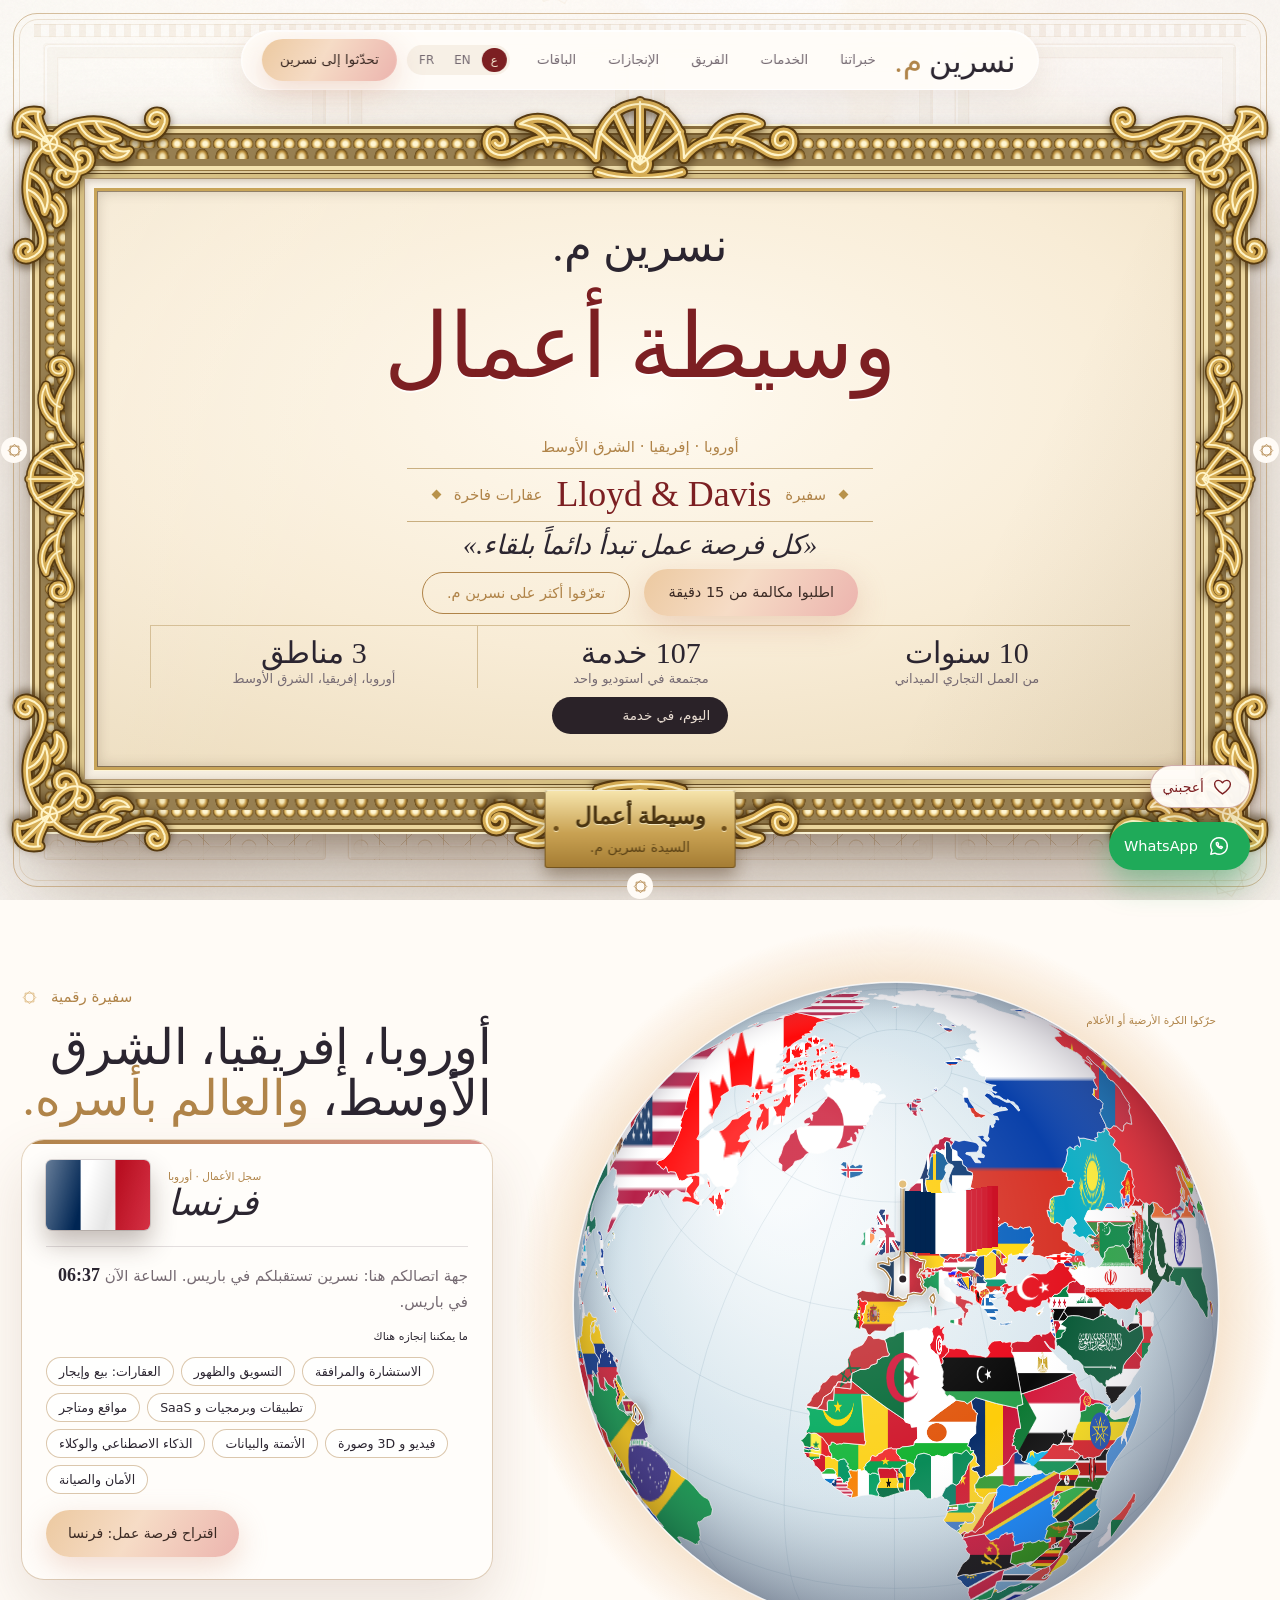
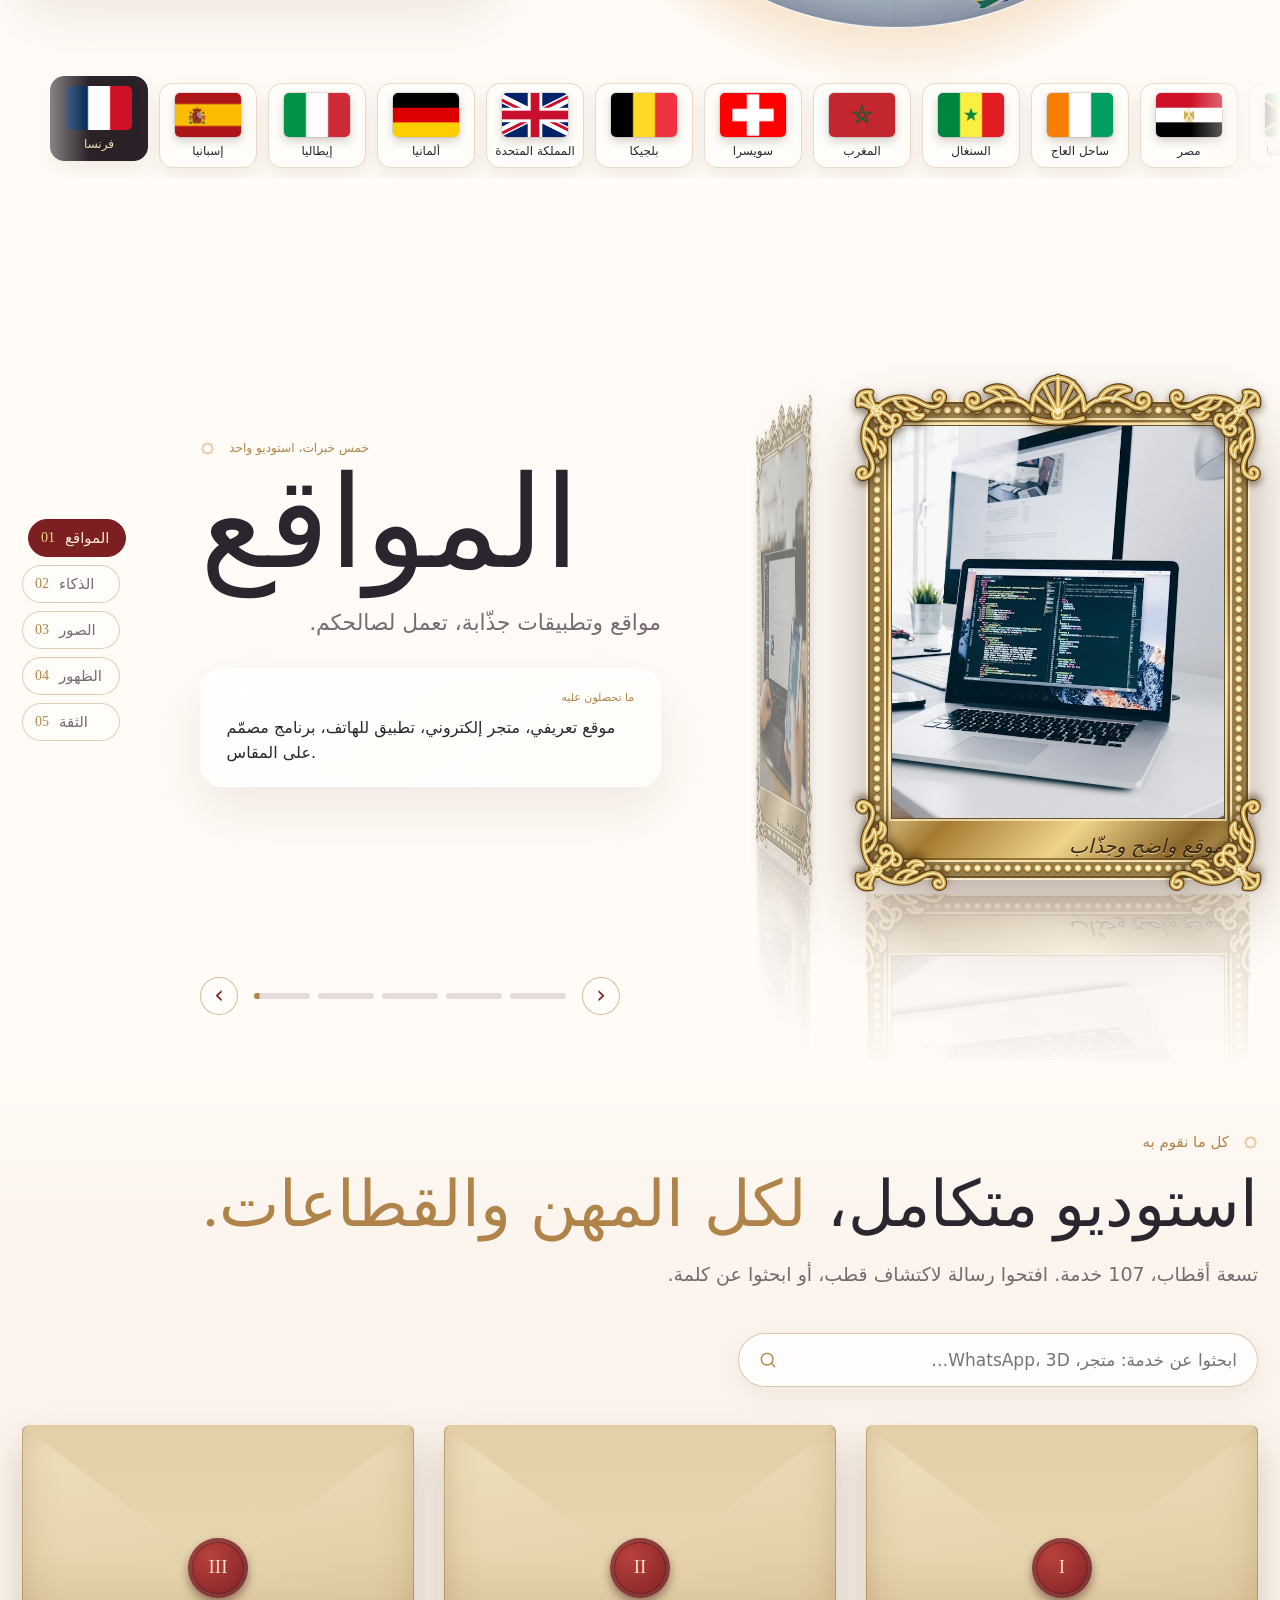
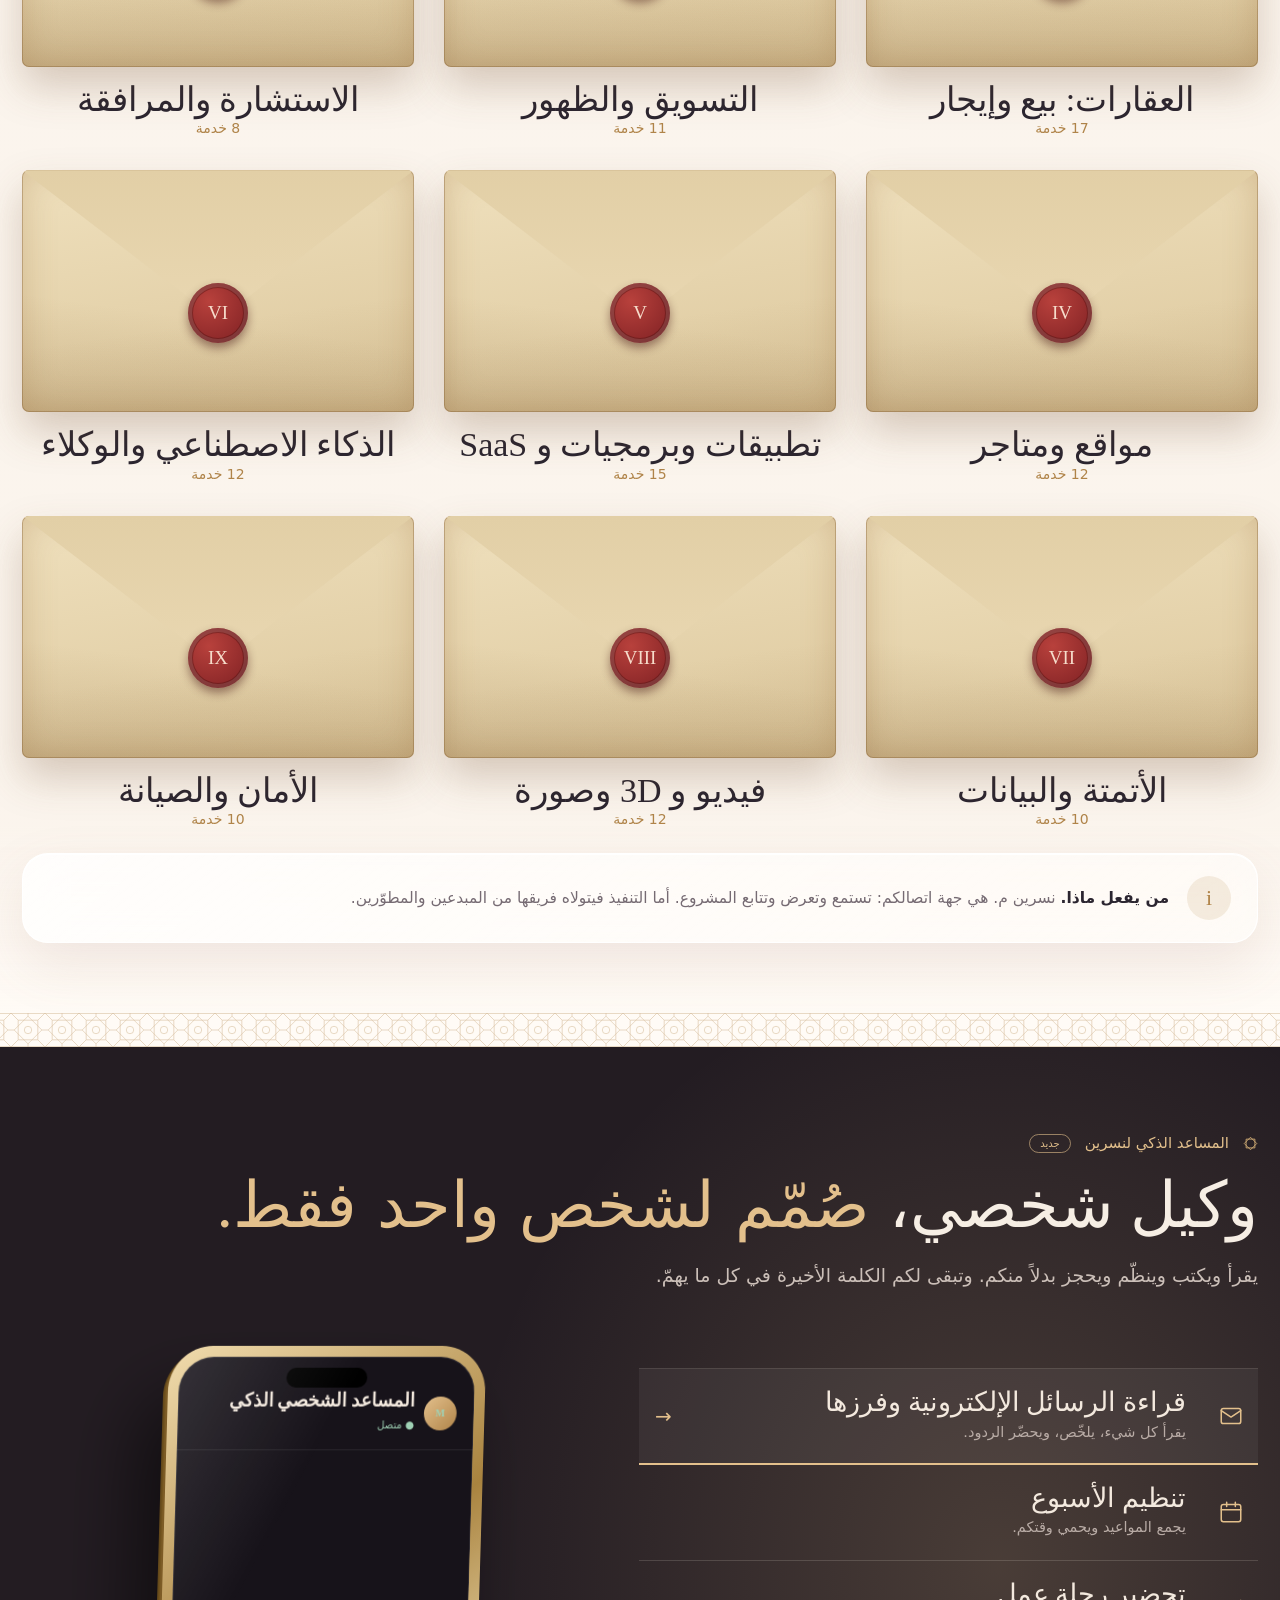
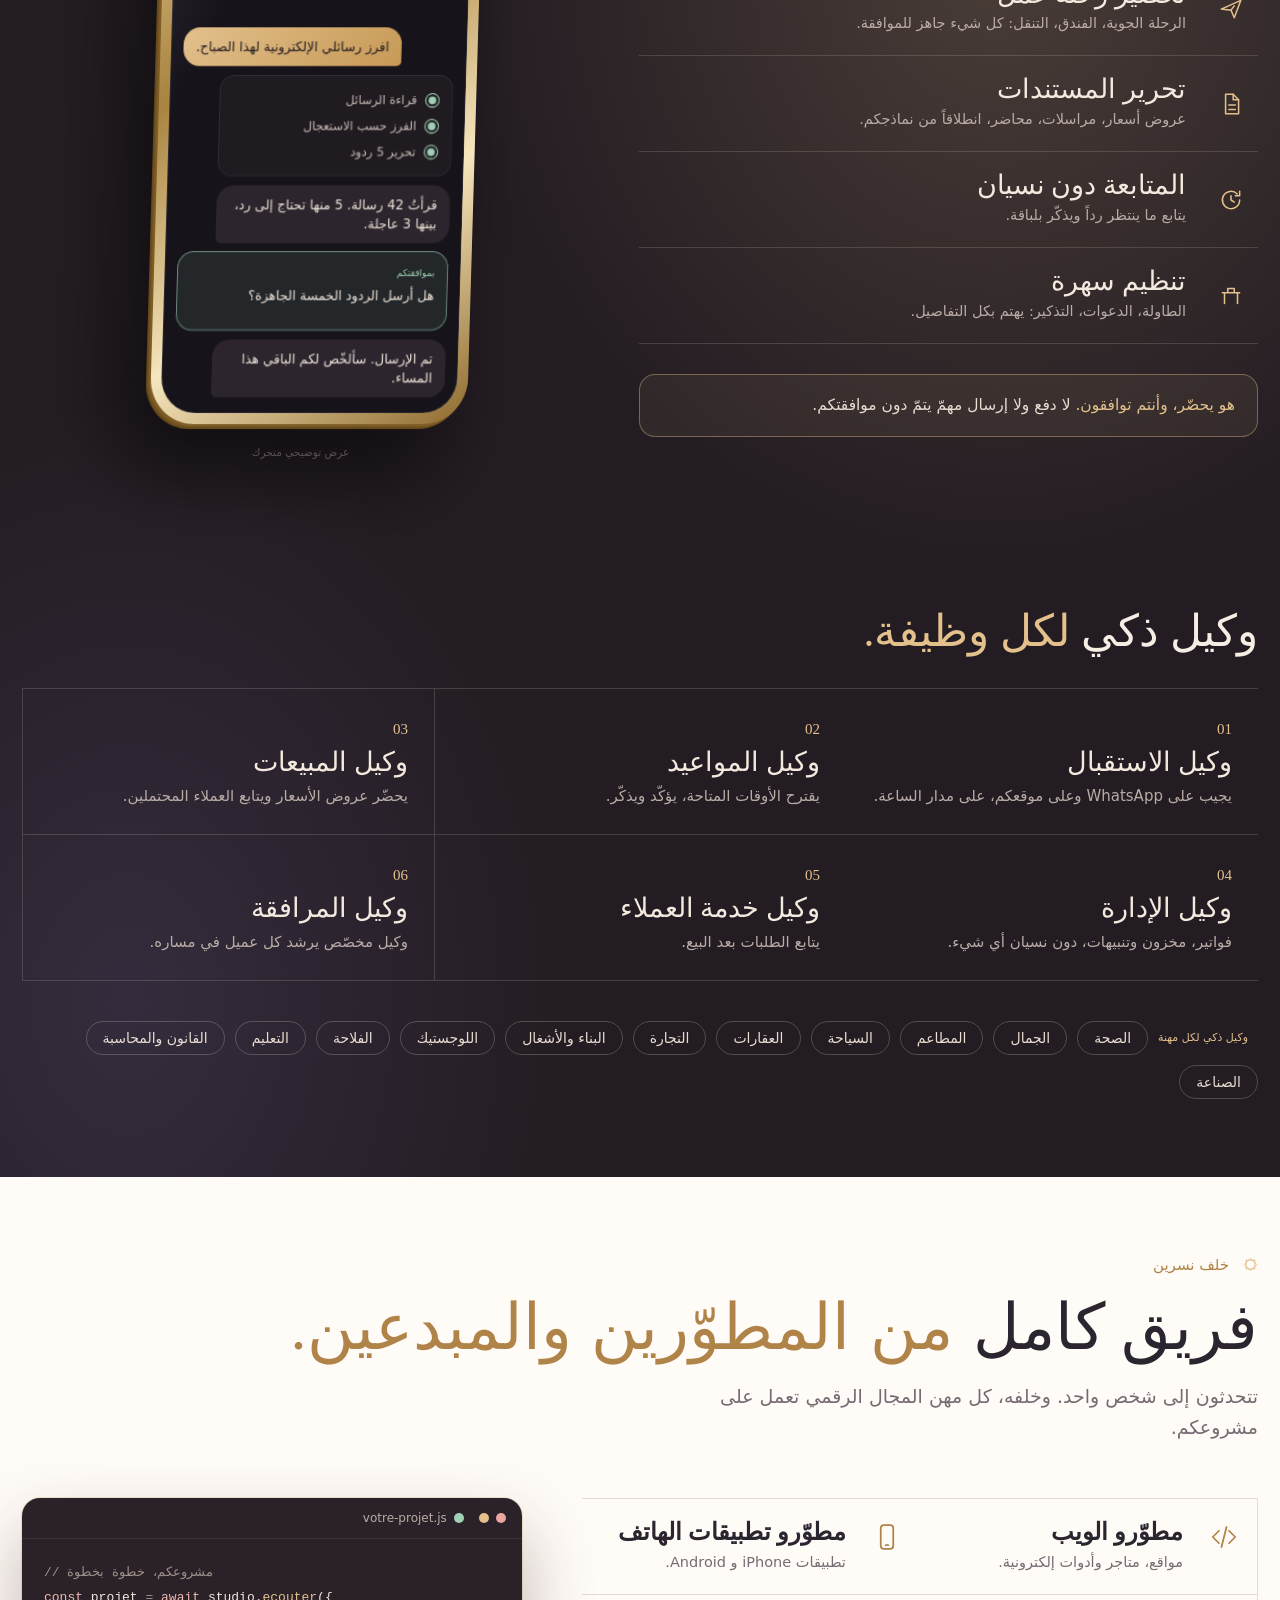
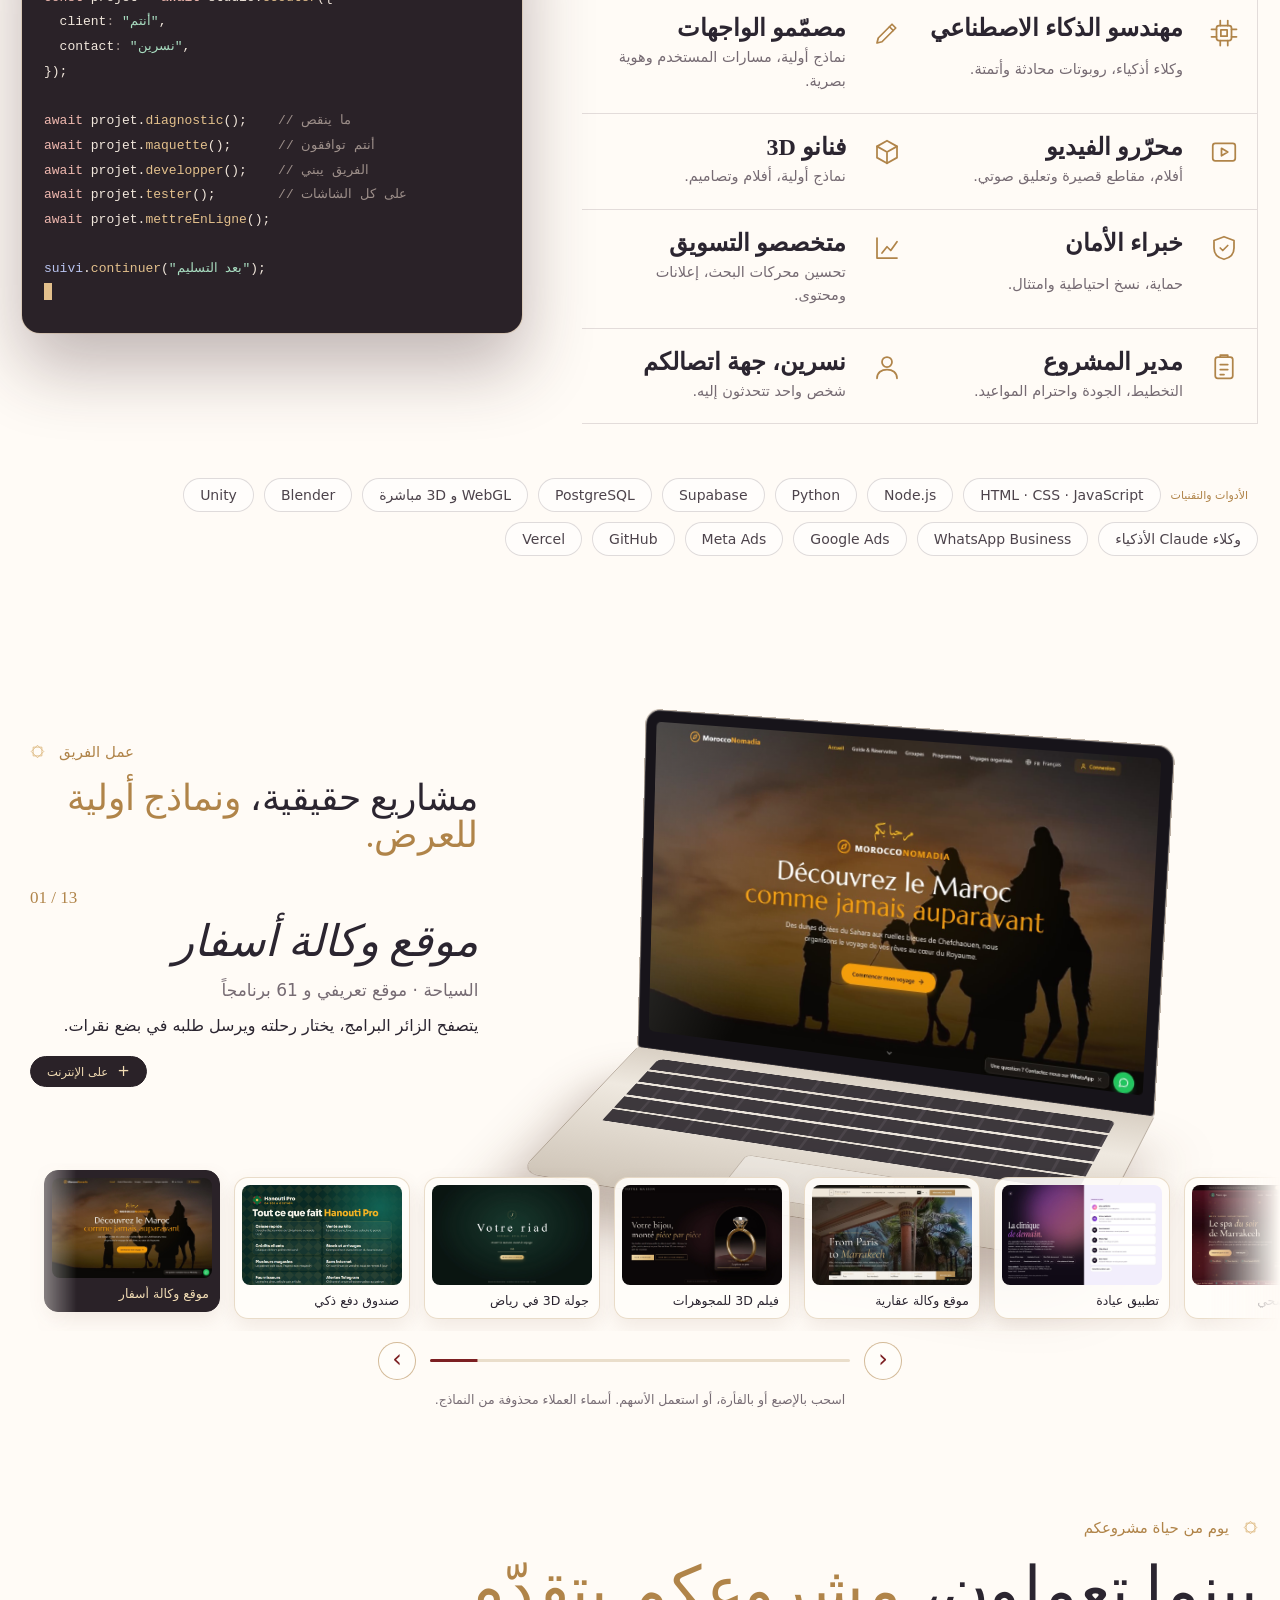
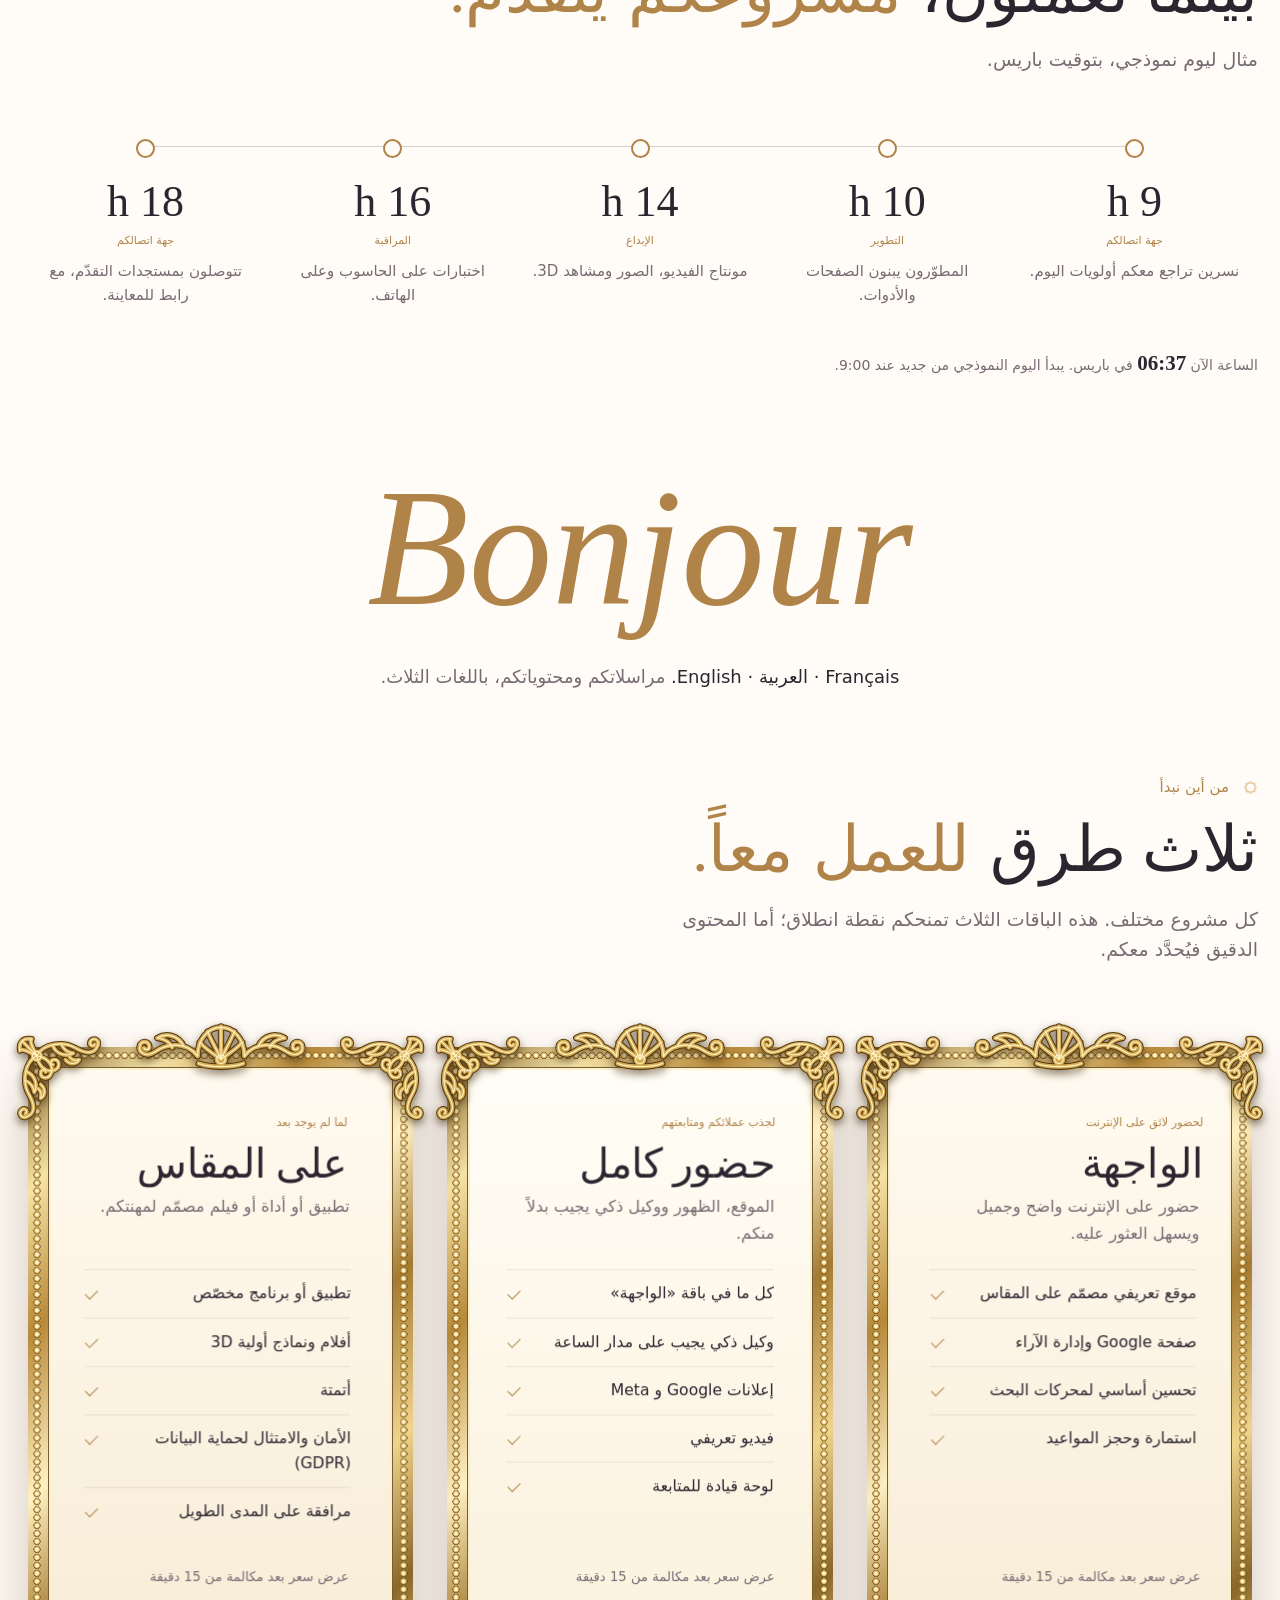
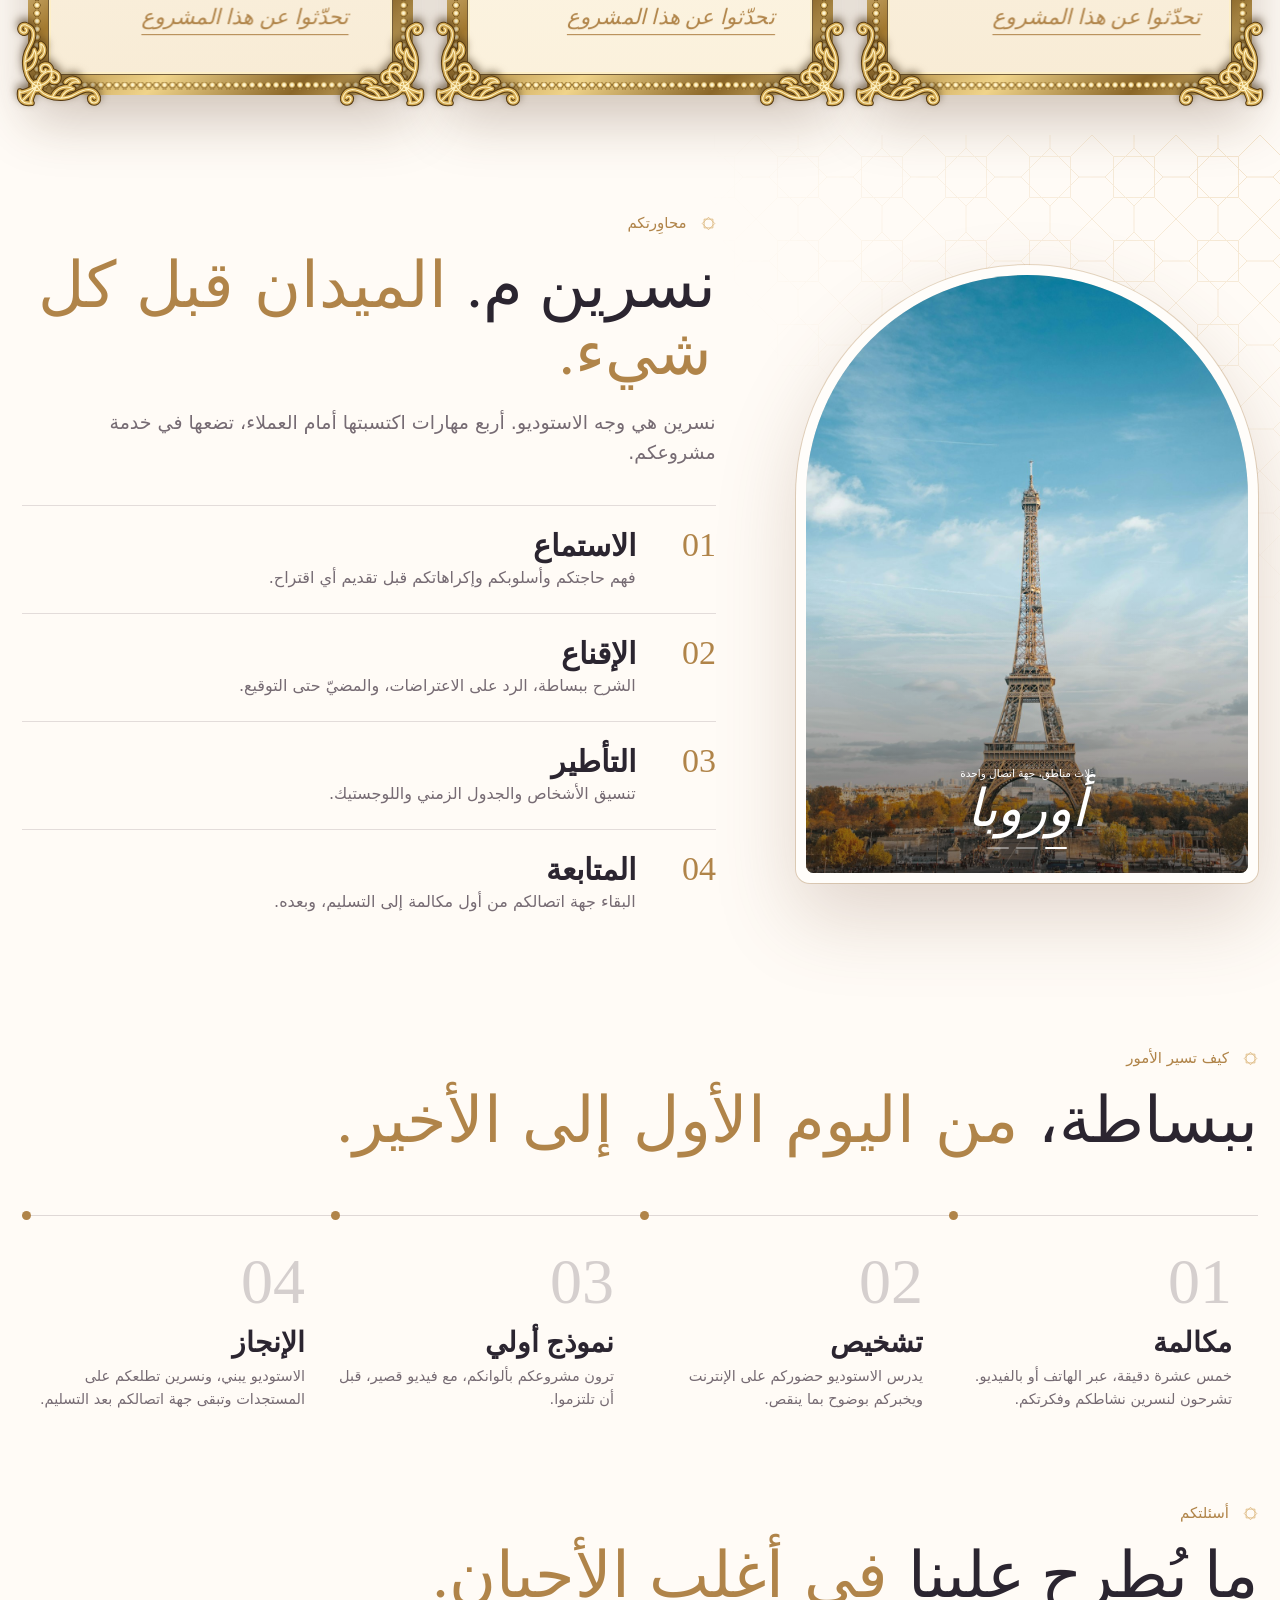
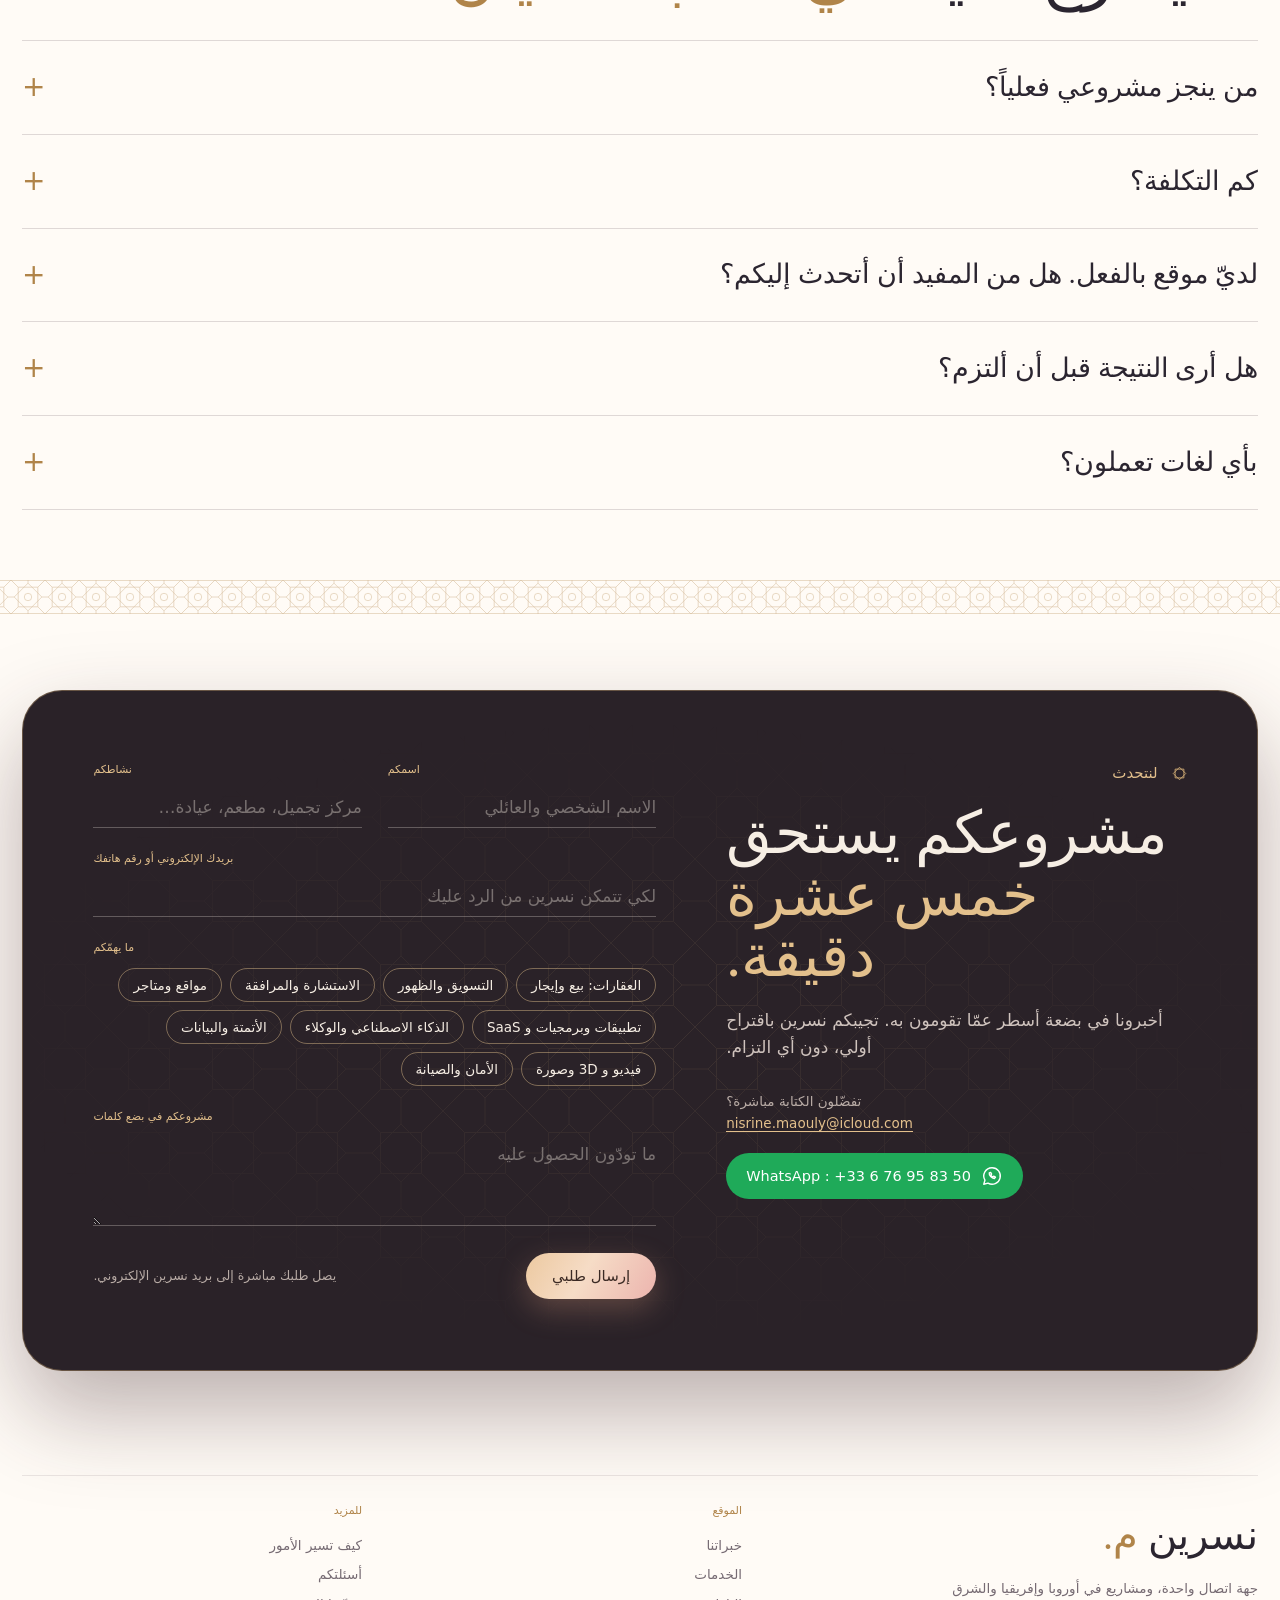
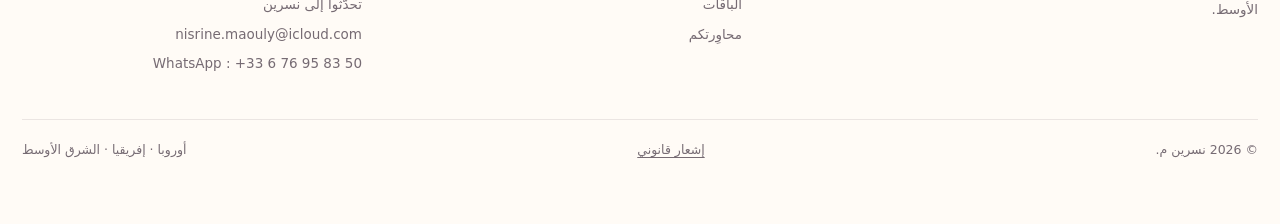
==== ar/index.html @ 769745b6 "Cœur « J'aime » qui prévient Nisrine par e-mail, sommaire des savoir-faire à gauche Co-Authored-By: " ====
<!doctype html>
<html lang="ar" dir="rtl">
<head>
<meta charset="utf-8">
<meta http-equiv="Content-Security-Policy" content="default-src 'self'; script-src 'self' 'unsafe-inline'; style-src 'self' 'unsafe-inline' https://fonts.googleapis.com; font-src https://fonts.gstatic.com; img-src 'self' data:; media-src 'self'; connect-src 'self' https://formsubmit.co; object-src 'none'; base-uri 'self'; form-action 'self' mailto:">
<meta name="referrer" content="strict-origin-when-cross-origin">
<meta name="viewport" content="width=device-width, initial-scale=1">
<title>نسرين م. · وسيطة أعمال</title>
<meta name="description" content="نسرين م.، وسيطة أعمال في أوروبا وإفريقيا والشرق الأوسط، وسفيرة Lloyd &amp; Davis: مواقع إلكترونية، تطبيقات، وكلاء أذكياء، أفلام 3D وإعلانات. محاوِرة واحدة، وخلفها فريق كامل.">
<link rel="canonical" href="https://nisrinemaouly.com/ar/">
<link rel="alternate" hreflang="fr" href="https://nisrinemaouly.com/">
<link rel="alternate" hreflang="en" href="https://nisrinemaouly.com/en/">
<link rel="alternate" hreflang="ar" href="https://nisrinemaouly.com/ar/">
<link rel="alternate" hreflang="x-default" href="https://nisrinemaouly.com/">
<meta name="theme-color" content="#7c1f22">
<link rel="icon" href="data:image/svg+xml,%3Csvg xmlns='http://www.w3.org/2000/svg' viewBox='0 0 64 64'%3E%3Ccircle cx='32' cy='32' r='30' fill='%237c1f22'/%3E%3Ccircle cx='32' cy='32' r='25' fill='none' stroke='%23e9c773' stroke-width='2'/%3E%3Ctext x='32' y='43' text-anchor='middle' font-family='Georgia,serif' font-size='30' fill='%23f6e7d0'%3EN%3C/text%3E%3C/svg%3E">
<meta property="og:type" content="website">
<meta property="og:locale" content="ar_AR">
<meta property="og:url" content="https://nisrinemaouly.com/ar/">
<meta property="og:title" content="نسرين م. · وسيطة أعمال">
<meta property="og:description" content="أوروبا، إفريقيا، الشرق الأوسط. محاورة واحدة لجميع مشاريعكم. سفيرة Lloyd &amp; Davis.">
<meta property="og:image" content="https://nisrinemaouly.com/assets/partage.jpg">
<meta property="og:image:width" content="1200">
<meta property="og:image:height" content="630">
<meta name="twitter:card" content="summary_large_image">
<link rel="preconnect" href="https://fonts.googleapis.com">
<link rel="preconnect" href="https://fonts.gstatic.com" crossorigin>
<link href="https://fonts.googleapis.com/css2?family=Pinyon+Script&family=IM+Fell+English:ital@0;1&family=Cormorant+Garamond:ital,wght@0,400;0,500;0,600;1,400;1,500&family=Jost:wght@300;400;500;600&family=Amiri:ital,wght@0,400;0,700;1,400&family=Aref+Ruqaa:wght@400;700&family=Tajawal:wght@300;400;500;700&display=swap" rel="stylesheet">
<script>document.documentElement.classList.add('js')</script>
<link rel="stylesheet" href="../assets/site.css?v=58455eb6">
<style>
/* arabe : écriture de droite à gauche */
:root{--titre:"Amiri","Cormorant Garamond",Georgia,serif;--texte:"Tajawal","Jost",system-ui,sans-serif}
html[lang=ar] *{letter-spacing:0!important;text-transform:none!important}
html[lang=ar] body{font-family:"Tajawal","Jost",system-ui,sans-serif}
html[lang=ar] em,html[lang=ar] i{font-style:normal}
html[lang=ar] #code,html[lang=ar] #code *,html[lang=ar] .lg,html[lang=ar] #carrousel,html[lang=ar] #ordi,html[lang=ar] #tel3d .ecran3,html[lang=ar] canvas{direction:ltr}
html[lang=ar] #code{text-align:left}
html[lang=ar] #globe,html[lang=ar] #methode,html[lang=ar] #realisations{direction:ltr}
html[lang=ar] :is(#globe,#methode,#realisations) :is(h2,h3,h4,p,li,b,small,span,button,input,label,figcaption,em){unicode-bidi:plaintext}
html[lang=ar] .tableau.baroque .tgrand{font-size:min(8vw,10svh);line-height:1.35;margin:0 0 2.200svh}
html[lang=ar] .tnom{font-size:min(3.600vw,5svh);line-height:1.4}
html[lang=ar] .tregions,html[lang=ar] .tamb span,html[lang=ar] .sur{font-size:15px}
html[lang=ar] .tamb b{font-family:"Pinyon Script",cursive}
html[lang=ar] .pli small,html[lang=ar] .plaque span{font-size:14px}
@media (max-width:980px){html[lang=ar] .tableau.baroque .tgrand{font-size:54px;line-height:1.3}}
</style>
</head>
<body>
<a class="evite" href="#contenu">انتقل إلى المحتوى</a>
<canvas id="fond" aria-hidden="true"></canvas>
<canvas id="ciel" aria-hidden="true"></canvas>
<div class="mursite" aria-hidden="true"><i></i><i></i><i></i><i></i><i></i><i></i><i></i><i></i></div>
<div class="grain" aria-hidden="true"></div>
<div id="prog" aria-hidden="true"></div>
<button type="button" class="coeur" id="coeur" aria-pressed="false" aria-label="أعجبني هذا الموقع"><svg viewBox="0 0 24 24" aria-hidden="true"><path d="M12 20.500C5.500 15.800 3 12.600 3 9.300 3 6.800 5 5 7.300 5c1.800 0 3.500 1 4.700 2.700C13.200 6 14.900 5 16.700 5 19 5 21 6.800 21 9.300c0 3.300-2.500 6.500-9 11.200z"/></svg><span id="coeurmot">أعجبني</span></button>
<a class="wa" href="https://wa.me/33676958350" target="_blank" rel="noopener" aria-label="راسلوا نسرين على WhatsApp"><svg viewBox="0 0 24 24" aria-hidden="true"><path d="M12 3a9 9 0 0 0-7.700 13.600L3 21l4.600-1.200A9 9 0 1 0 12 3z"/><path d="M9 8.500c-.400 2.800 2.700 6 5.500 6.300l1.300-1.500-2-1.100-.9.800c-.9-.400-1.700-1.200-2.100-2.100l.8-.9-1.100-2z"/></svg><span>WhatsApp</span></a>
<div class="cadre-page" aria-hidden="true"><i></i><i></i><i></i></div>

<div id="entree" aria-hidden="true">
  <div class="env"><div class="dos"></div>
    <div class="lettre"><span>لكم</span><b>نسرين <i>م.</i></b><em>محاورة واحدة لجميع مشاريعكم.</em></div>
    <div class="devant"></div><div class="rabat"></div><div class="sceau">NM</div></div>
  <p class="mention">لديكم رسالة</p>
</div>

<nav>
  <a class="nom" href="#accueil">نسرين <i>م.</i></a>
  <a class="l" href="#methode">خبراتنا</a>
    <a class="l" href="#poles">الخدمات</a>
  <a class="l" href="#equipe">الفريق</a>
  <a class="l" href="#realisations">الإنجازات</a>
  <a class="l" href="#offres">الباقات</a>
  <span class="lg" aria-label="اللغة"><a href="../" lang="fr">FR</a><a href="../en/" lang="en">EN</a><a href="../ar/" class="on" lang="ar">ع</a></span>
  <a class="btn" href="#contact">تحدّثوا إلى نسرين</a>
</nav>

<div class="lettre-fond" id="lettre" role="dialog" aria-modal="true" aria-label="تعرّفوا أكثر على نسرين م." hidden>
  <div class="env2" aria-hidden="true"><i class="dos2"></i><i class="rab2"></i><i class="sceau2">NM</i></div>
  <article class="parchemin">
    <button type="button" class="fermer" id="fermelettre" aria-label="إغلاق الرسالة">×</button>
    <div class="aigle" aria-hidden="true">N</div>
    <h2 class="plume">نسرين م.</h2>
    <p class="sousplume">وسيطة أعمال · سفيرة Lloyd &amp; Davis</p>
    <p class="corps">بموجب هذه الرسالة، نحيط علم كل من يقرؤها بأن نسرين م. تجمع بين من يبحثون ومن يتقنون العمل، في المجالات الآتية&nbsp;:</p>
    <ol class="domaines"><li><b>مواقع ومتاجر إلكترونية</b><span>واجهات، تجارة، حجوزات</span></li><li><b>تطبيقات وبرمجيات و SaaS</b><span>أدوات مصمّمة خصيصاً لكل مهنة</span></li><li><b>الذكاء الاصطناعي والوكلاء الأذكياء</b><span>مساعدون، روبوتات محادثة، مساعد شخصي ذكي</span></li><li><b>الأتمتة والبيانات</b><span>متابعات، عروض أسعار، لوحات قيادة</span></li><li><b>فيديو و 3D وصورة</b><span>أفلام، نماذج أولية، جولات افتراضية</span></li><li><b>التسويق والظهور</b><span>تحسين محركات البحث، إعلانات، شبكات اجتماعية</span></li><li><b>الأمان والصيانة</b><span>حماية، نسخ احتياطية، امتثال</span></li><li><b>الاستشارة والمرافقة</b><span>تشخيص، أفكار، متابعة</span></li><li><b>العقارات: بيع وإيجار</b><span>الربط بين المشترين والبائعين والمؤجّرين</span></li><li><b>الذهب والمجوهرات</b><span>الربط مع دور المجوهرات والورشات</span></li><li><b>الأزياء والموضة</b><span>ملابس جاهزة، مصمّمون، متاجر</span></li><li><b>الجمال والعافية</b><span>مراكز تجميل، منتجعات صحية، عيادات</span></li></ol>
    <p class="corps fin">عشر سنوات من العمل الميداني، وكلمة واحدة. كل فرصة عمل تُسند إليها تُتابَع حتى نهايتها.</p>
    <div class="basl"><span class="plume petit">نسرين م.</span><i class="cire">NM</i></div>
    <a class="btn" href="#contact" id="lettrecontact">اقترحوا عليها فرصة عمل</a>
  </article>
</div>
<main id="contenu">
<section id="accueil" data-c="0">
  <div class="grandcadre rv">
    <figure class="tableau titre baroque">
      <svg width="0" height="0" style="position:absolute" aria-hidden="true"><defs><g id="o-coin"><path d="M38 38 C52 12 92 8 116 22 S156 34 162 16 C165 4 150 0 146 10 C144 17 152 20 155 15"/><path d="M70 17 C78 36 98 40 112 33 C100 31 92 25 88 15"/><path d="M38 38 C62 42 74 60 66 76 C60 87 44 83 46 72 C47 65 56 65 56 71"/><path d="M96 46 C104 56 118 56 124 46 C116 48 108 46 104 40"/><path d="M38 38 C30 22 24 12 26 4"/><path d="M 38 38 C 12 52 8 92 22 116 S 34 156 16 162 C 4 165 0 150 10 146 C 17 144 20 152 15 155"/><path d="M 17 70 C 36 78 40 98 33 112 C 31 100 25 92 15 88"/><path d="M 38 38 C 42 62 60 74 76 66 C 87 60 83 44 72 46 C 65 47 65 56 71 56"/><path d="M 46 96 C 56 104 56 118 46 124 C 48 116 46 108 40 104"/><path d="M 38 38 C 22 30 12 24 4 26"/><path d="M38 38 L9 9"/><path d="M4 28 C1 10 10 1 28 4"/><circle cx="38" cy="38" r="8.500" class="plein"/></g><g id="o-crete"><path d="M204 66 C226 38 262 42 284 58 C300 69 316 60 313 47 C311 37 296 37 295 47 C294 54 302 56 305 51"/><path d="M230 48 C240 26 264 22 280 32 C266 34 256 40 252 50"/><path d="M160 72 C170 50 180 34 185 20"/><path d="M160 72 C178 60 192 50 200 40"/><path d="M160 12 C184 12 204 34 204 66"/><path d="M 116 66 C 94 38 58 42 36 58 C 20 69 4 60 7 47 C 9 37 24 37 25 47 C 26 54 18 56 15 51"/><path d="M 90 48 C 80 26 56 22 40 32 C 54 34 64 40 68 50"/><path d="M 160 72 C 150 50 140 34 135 20"/><path d="M 160 72 C 142 60 128 50 120 40"/><path d="M 160 12 C 136 12 116 34 116 66"/><path d="M160 72 L160 10"/><path d="M118 80 C140 88 180 88 202 80"/><circle cx="160" cy="72" r="8" class="plein"/></g></defs></svg><svg class="orn oc o1" viewBox="0 0 170 170" aria-hidden="true"><use href="#o-coin" class="a"/><use href="#o-coin" class="b"/><use href="#o-coin" class="c"/></svg><svg class="orn oc o2" viewBox="0 0 170 170" aria-hidden="true"><use href="#o-coin" class="a"/><use href="#o-coin" class="b"/><use href="#o-coin" class="c"/></svg><svg class="orn oc o3" viewBox="0 0 170 170" aria-hidden="true"><use href="#o-coin" class="a"/><use href="#o-coin" class="b"/><use href="#o-coin" class="c"/></svg><svg class="orn oc o4" viewBox="0 0 170 170" aria-hidden="true"><use href="#o-coin" class="a"/><use href="#o-coin" class="b"/><use href="#o-coin" class="c"/></svg><svg class="orn ot" viewBox="0 0 320 92" aria-hidden="true"><use href="#o-crete" class="a"/><use href="#o-crete" class="b"/><use href="#o-crete" class="c"/></svg><svg class="orn ob" viewBox="0 0 320 92" aria-hidden="true"><use href="#o-crete" class="a"/><use href="#o-crete" class="b"/><use href="#o-crete" class="c"/></svg><svg class="orn og" viewBox="0 0 320 92" aria-hidden="true"><use href="#o-crete" class="a"/><use href="#o-crete" class="b"/><use href="#o-crete" class="c"/></svg><svg class="orn od" viewBox="0 0 320 92" aria-hidden="true"><use href="#o-crete" class="a"/><use href="#o-crete" class="b"/><use href="#o-crete" class="c"/></svg><i class="oves"></i>
      
      <div class="passe"><div class="toile titretoile">
        <div class="tnom">نسرين م.</div>
        <h1 class="tgrand">وسيطة أعمال</h1>
        <div class="tregions">أوروبا · إفريقيا · الشرق الأوسط</div>
        <div class="tamb"><i></i><span>سفيرة</span><b>Lloyd &amp; Davis</b><span>عقارات فاخرة</span><i></i></div>
        <p class="tcit">«كل فرصة عمل تبدأ دائماً بلقاء.»</p>
        <p class="ttxt">مواقع إلكترونية، تطبيقات، وكلاء أذكياء، أفلام 3D، عقارات، موضة: نسرين تجمع بين أصحاب المشاريع والفريق القادر على إنجازها، ثم تتابع كل ملف حتى النهاية.</p>
        <div class="actions tact">
          <a class="btn" href="#contact">اطلبوا مكالمة من 15 دقيقة</a>
          <button type="button" class="plusbtn" id="ouvrelettre">تعرّفوا أكثر على نسرين م.</button>
        </div>
        <ul class="faits tfaits"><li><b>10 سنوات</b>من العمل التجاري الميداني</li><li><b><span data-total>98</span> خدمة</b>مجتمعة في استوديو واحد</li><li><b>3 مناطق</b>أوروبا، إفريقيا، الشرق الأوسط</li></ul>
        <div class="domaine tdom">اليوم، في خدمة <b id="domaine">التجارة</b></div>
      </div></div>
      <figcaption class="plaque"><b>وسيطة أعمال</b><span>السيدة نسرين م.</span></figcaption>
    </figure>
  </div>
</section>

<section id="globe" data-c="3">
  <div class="gpin">
    <canvas id="terre" aria-label="الكرة الأرضية: كل بلد يحمل ألوان علمه؛ أديروها أو انقروا على بلد"></canvas>
    <div class="cadre gtxt">
      <div class="sur">سفيرة رقمية</div>
      <h2>أوروبا، إفريقيا، الشرق الأوسط، <em>والعالم بأسره.</em></h2>
      <div class="cherche"><svg viewBox="0 0 24 24"><circle cx="11" cy="11" r="7"/><path d="M20 20l-4-4"/></svg><input id="choixpays" list="listepays" placeholder="اختاروا بلداً: الإمارات، السعودية، فرنسا…" aria-label="اختاروا بلداً" autocomplete="off"><datalist id="listepays"></datalist></div>
      <article class="jrn" id="jrn" aria-live="polite"></article>
    </div>
    <div class="gastuce" aria-hidden="true">حرّكوا الكرة الأرضية أو الأعلام</div>
    <div class="bande" id="bande" aria-label="كل البلدان: حرّكوا للتصفح"></div>
  </div>
</section>

<section id="methode" data-c="1">
  <div class="epingle">
    
    <div class="carrousel" id="carrousel" aria-hidden="true"><div class="anneau3d"><figure class="pan on" style="--i:0"><svg class="orn oc o1" viewBox="0 0 170 170" aria-hidden="true"><use href="#o-coin" class="a"/><use href="#o-coin" class="b"/><use href="#o-coin" class="c"/></svg><svg class="orn oc o2" viewBox="0 0 170 170" aria-hidden="true"><use href="#o-coin" class="a"/><use href="#o-coin" class="b"/><use href="#o-coin" class="c"/></svg><svg class="orn oc o3" viewBox="0 0 170 170" aria-hidden="true"><use href="#o-coin" class="a"/><use href="#o-coin" class="b"/><use href="#o-coin" class="c"/></svg><svg class="orn oc o4" viewBox="0 0 170 170" aria-hidden="true"><use href="#o-coin" class="a"/><use href="#o-coin" class="b"/><use href="#o-coin" class="c"/></svg><svg class="orn ot" viewBox="0 0 320 92" aria-hidden="true"><use href="#o-crete" class="a"/><use href="#o-crete" class="b"/><use href="#o-crete" class="c"/></svg><video muted loop playsinline preload="none" poster="../assets/poles/sites.jpg" src="../assets/videos/sites.mp4"></video><figcaption>موقع واضح وجذّاب</figcaption></figure><figure class="pan" style="--i:1"><svg class="orn oc o1" viewBox="0 0 170 170" aria-hidden="true"><use href="#o-coin" class="a"/><use href="#o-coin" class="b"/><use href="#o-coin" class="c"/></svg><svg class="orn oc o2" viewBox="0 0 170 170" aria-hidden="true"><use href="#o-coin" class="a"/><use href="#o-coin" class="b"/><use href="#o-coin" class="c"/></svg><svg class="orn oc o3" viewBox="0 0 170 170" aria-hidden="true"><use href="#o-coin" class="a"/><use href="#o-coin" class="b"/><use href="#o-coin" class="c"/></svg><svg class="orn oc o4" viewBox="0 0 170 170" aria-hidden="true"><use href="#o-coin" class="a"/><use href="#o-coin" class="b"/><use href="#o-coin" class="c"/></svg><svg class="orn ot" viewBox="0 0 320 92" aria-hidden="true"><use href="#o-crete" class="a"/><use href="#o-crete" class="b"/><use href="#o-crete" class="c"/></svg><video muted loop playsinline preload="none" poster="../assets/poles/ia.jpg" src="../assets/videos/ia.mp4"></video><figcaption>وكيل ذكي يجيب بدلاً منكم</figcaption></figure><figure class="pan" style="--i:2"><svg class="orn oc o1" viewBox="0 0 170 170" aria-hidden="true"><use href="#o-coin" class="a"/><use href="#o-coin" class="b"/><use href="#o-coin" class="c"/></svg><svg class="orn oc o2" viewBox="0 0 170 170" aria-hidden="true"><use href="#o-coin" class="a"/><use href="#o-coin" class="b"/><use href="#o-coin" class="c"/></svg><svg class="orn oc o3" viewBox="0 0 170 170" aria-hidden="true"><use href="#o-coin" class="a"/><use href="#o-coin" class="b"/><use href="#o-coin" class="c"/></svg><svg class="orn oc o4" viewBox="0 0 170 170" aria-hidden="true"><use href="#o-coin" class="a"/><use href="#o-coin" class="b"/><use href="#o-coin" class="c"/></svg><svg class="orn ot" viewBox="0 0 320 92" aria-hidden="true"><use href="#o-crete" class="a"/><use href="#o-crete" class="b"/><use href="#o-crete" class="c"/></svg><video muted loop playsinline preload="none" poster="../assets/poles/images.jpg" src="../assets/videos/images.mp4"></video><figcaption>مكانكم، مرئيّ قبل أن يوجد</figcaption></figure><figure class="pan" style="--i:3"><svg class="orn oc o1" viewBox="0 0 170 170" aria-hidden="true"><use href="#o-coin" class="a"/><use href="#o-coin" class="b"/><use href="#o-coin" class="c"/></svg><svg class="orn oc o2" viewBox="0 0 170 170" aria-hidden="true"><use href="#o-coin" class="a"/><use href="#o-coin" class="b"/><use href="#o-coin" class="c"/></svg><svg class="orn oc o3" viewBox="0 0 170 170" aria-hidden="true"><use href="#o-coin" class="a"/><use href="#o-coin" class="b"/><use href="#o-coin" class="c"/></svg><svg class="orn oc o4" viewBox="0 0 170 170" aria-hidden="true"><use href="#o-coin" class="a"/><use href="#o-coin" class="b"/><use href="#o-coin" class="c"/></svg><svg class="orn ot" viewBox="0 0 320 92" aria-hidden="true"><use href="#o-crete" class="a"/><use href="#o-crete" class="b"/><use href="#o-crete" class="c"/></svg><video muted loop playsinline preload="none" poster="../assets/poles/pub.jpg" src="../assets/videos/pub.mp4"></video><figcaption>أرقام في ارتفاع</figcaption></figure><figure class="pan" style="--i:4"><svg class="orn oc o1" viewBox="0 0 170 170" aria-hidden="true"><use href="#o-coin" class="a"/><use href="#o-coin" class="b"/><use href="#o-coin" class="c"/></svg><svg class="orn oc o2" viewBox="0 0 170 170" aria-hidden="true"><use href="#o-coin" class="a"/><use href="#o-coin" class="b"/><use href="#o-coin" class="c"/></svg><svg class="orn oc o3" viewBox="0 0 170 170" aria-hidden="true"><use href="#o-coin" class="a"/><use href="#o-coin" class="b"/><use href="#o-coin" class="c"/></svg><svg class="orn oc o4" viewBox="0 0 170 170" aria-hidden="true"><use href="#o-coin" class="a"/><use href="#o-coin" class="b"/><use href="#o-coin" class="c"/></svg><svg class="orn ot" viewBox="0 0 320 92" aria-hidden="true"><use href="#o-crete" class="a"/><use href="#o-crete" class="b"/><use href="#o-crete" class="c"/></svg><video muted loop playsinline preload="none" poster="../assets/poles/securite.jpg" src="../assets/videos/securite.mp4"></video><figcaption>حساباتكم في حماية تامة</figcaption></figure></div></div>
    <div class="cadre">
      <div class="pas">
        <div class="sur">خمس خبرات، استوديو واحد</div>
        <ol class="sommaire" id="sommaire" aria-label="الفهرس"><li><button type="button" class="on"><span>01</span>المواقع</button></li><li><button type="button"><span>02</span>الذكاء</button></li><li><button type="button"><span>03</span>الصور</button></li><li><button type="button"><span>04</span>الظهور</button></li><li><button type="button"><span>05</span>الثقة</button></li></ol>
        <div class="bloc" id="bloc">
          <div class="on"><h3><em>المواقع</em></h3><p>مواقع وتطبيقات جذّابة، تعمل لصالحكم.</p>
            <div class="preuve verre"><small>ما تحصلون عليه</small>موقع تعريفي، متجر إلكتروني، تطبيق للهاتف، برنامج مصمّم على المقاس.</div></div>
          <div><h3><em>الذكاء</em></h3><p>وكلاء أذكياء يجيبون ويرافقون وينظّمون، ليلاً ونهاراً.</p>
            <div class="preuve verre"><small>ما تحصلون عليه</small>وكلاء أذكياء وروبوتات محادثة، وكلاء مرافقة مخصّصون، أتمتة.</div></div>
          <div><h3><em>الصور</em></h3><p>أفلام ونماذج أولية 3D تُظهر المشروع حتى قبل أن يوجد.</p>
            <div class="preuve verre"><small>ما تحصلون عليه</small>مونتاج، أفلام 3D، نماذج أولية، تصميم داخلي وخارجي للعقارات.</div></div>
          <div><h3><em>الظهور</em></h3><p>أن يجدكم الناس على Google، وأن يختاروكم على الشبكات الاجتماعية.</p>
            <div class="preuve verre"><small>ما تحصلون عليه</small>تحسين محركات البحث، Google Ads، إعلانات Meta، محتوى، صورة العلامة التجارية.</div></div>
          <div><h3><em>الثقة</em></h3><p>موقع محميّ ومطابق للقوانين، وشخص يجيب عندما تتصلون.</p>
            <div class="preuve verre"><small>ما تحصلون عليه</small>أمان، صيانة، الامتثال لحماية البيانات (GDPR)، متابعة على المدى الطويل.</div></div>
        </div>
      </div>
    </div>
    <div class="jalons" id="jalons"><button type="button" class="fl" data-d="-1" aria-label="السابق">&#8249;</button><i></i><i></i><i></i><i></i><i></i><button type="button" class="fl" data-d="1" aria-label="التالي">&#8250;</button></div>
  </div>
</section>

<section id="poles" data-c="3">
  <div class="cadre">
    <div class="sur rv">كل ما نقوم به</div>
    <h2 class="mots">استوديو متكامل، <em>لكل المهن والقطاعات.</em></h2>
    <p class="chapo rv">تسعة أقطاب، <span data-total>87</span> خدمة. افتحوا رسالة لاكتشاف قطب، أو ابحثوا عن كلمة.</p>
    <div class="cherche rv"><svg viewBox="0 0 24 24"><circle cx="11" cy="11" r="7"/><path d="M20 20l-4-4"/></svg><input id="cherche" type="search" placeholder="ابحثوا عن خدمة: متجر، WhatsApp، 3D…" aria-label="ابحثوا عن خدمة" autocomplete="off"></div>
    <div class="plis rv" id="plis"></div>
    <div class="poles rv" id="polesbloc" hidden>
      <div class="onglets" id="onglets" role="tablist"></div>
      <div class="panneau verre" id="panneau" role="tabpanel"></div>
    </div>
    <div class="note verre rv"><div class="pt">i</div><div><b>من يفعل ماذا.</b> نسرين م. هي جهة اتصالكم: تستمع وتعرض وتتابع المشروع. أما التنفيذ فيتولاه فريقها من المبدعين والمطوّرين.</div></div>
  </div>
</section>

<div class="zellige" aria-hidden="true"></div>
<section id="majordome" data-c="0">
  <div class="cadre">
    <div class="sur rv">المساعد الذكي لنسرين <span class="nouveau">جديد</span></div>
    <h2 class="mots">وكيل شخصي، <em>صُمّم لشخص واحد فقط.</em></h2>
    <p class="chapo rv">يقرأ ويكتب وينظّم ويحجز بدلاً منكم. وتبقى لكم الكلمة الأخيرة في كل ما يهمّ.</p>
    <div class="maj">
      <div class="rv">
        <ul class="missions" id="missions"><li tabindex="0" role="button" data-m="0"><svg viewBox="0 0 24 24"><rect x="3" y="5" width="18" height="14" rx="2"/><path d="M3 7l9 6 9-6"/></svg><div><b>قراءة الرسائل الإلكترونية وفرزها</b><span>يقرأ كل شيء، يلخّص، ويحضّر الردود.</span></div><i>→</i></li><li tabindex="0" role="button" data-m="1"><svg viewBox="0 0 24 24"><rect x="3" y="5" width="18" height="16" rx="2"/><path d="M3 10h18M8 3v4M16 3v4"/></svg><div><b>تنظيم الأسبوع</b><span>يجمع المواعيد ويحمي وقتكم.</span></div><i>→</i></li><li tabindex="0" role="button" data-m="2"><svg viewBox="0 0 24 24"><path d="M3 13l18-8-6 16-3-7z"/><path d="M12 14l3-4"/></svg><div><b>تحضير رحلة عمل</b><span>الرحلة الجوية، الفندق، التنقل: كل شيء جاهز للموافقة.</span></div><i>→</i></li><li tabindex="0" role="button" data-m="3"><svg viewBox="0 0 24 24"><path d="M7 3h7l5 5v13H7z"/><path d="M14 3v5h5M10 13h6M10 17h6"/></svg><div><b>تحرير المستندات</b><span>عروض أسعار، مراسلات، محاضر، انطلاقاً من نماذجكم.</span></div><i>→</i></li><li tabindex="0" role="button" data-m="4"><svg viewBox="0 0 24 24"><path d="M20 12a8 8 0 1 1-2.300-5.600"/><path d="M20 4v4h-4M12 8v4l3 2"/></svg><div><b>المتابعة دون نسيان</b><span>يتابع ما ينتظر رداً ويذكّر بلباقة.</span></div><i>→</i></li><li tabindex="0" role="button" data-m="5"><svg viewBox="0 0 24 24"><path d="M4 9h16M6 9v10M18 9v10M9 9V5h6v4"/></svg><div><b>تنظيم سهرة</b><span>الطاولة، الدعوات، التذكير: يهتم بكل التفاصيل.</span></div><i>→</i></li></ul>
        <div class="regle"><b>هو يحضّر، وأنتم توافقون.</b> لا دفع ولا إرسال مهمّ يتمّ دون موافقتكم.</div>
      </div>
      <div class="tscene rv" aria-hidden="true">
        <div>
          <div class="tel3d" id="tel3d"><div class="ecr"><div class="haut"><span class="av">M</span><div><b>المساعد الشخصي الذكي</b><span>● متصل</span></div></div><div class="fil2" id="fil2"></div></div></div>
          <div class="demo">عرض توضيحي متحرك</div>
        </div>
      </div>
    </div>
    <div class="agents">
      <div class="sur rv">ولشركتكم أيضاً</div>
      <h3 class="rv" style="margin-top:14px">وكيل ذكي <em>لكل وظيفة.</em></h3>
      <div class="ag rv"><div><small>01</small><b>وكيل الاستقبال</b><p>يجيب على WhatsApp وعلى موقعكم، على مدار الساعة.</p></div><div><small>02</small><b>وكيل المواعيد</b><p>يقترح الأوقات المتاحة، يؤكّد ويذكّر.</p></div><div><small>03</small><b>وكيل المبيعات</b><p>يحضّر عروض الأسعار ويتابع العملاء المحتملين.</p></div><div><small>04</small><b>وكيل الإدارة</b><p>فواتير، مخزون وتنبيهات، دون نسيان أي شيء.</p></div><div><small>05</small><b>وكيل خدمة العملاء</b><p>يتابع الطلبات بعد البيع.</p></div><div><small>06</small><b>وكيل المرافقة</b><p>وكيل مخصّص يرشد كل عميل في مساره.</p></div></div>
      <div class="metiers2 rv"><span>وكيل ذكي لكل مهنة</span><b>الصحة</b><b>الجمال</b><b>المطاعم</b><b>السياحة</b><b>العقارات</b><b>التجارة</b><b>البناء والأشغال</b><b>اللوجستيك</b><b>الفلاحة</b><b>التعليم</b><b>القانون والمحاسبة</b><b>الصناعة</b></div>
    </div>
  </div>
</section>

<section id="equipe" data-c="1">
  <div class="cadre">
    <div class="sur rv">خلف نسرين</div>
    <h2 class="mots">فريق كامل <em>من المطوّرين والمبدعين.</em></h2>
    <p class="chapo rv">تتحدثون إلى شخص واحد. وخلفه، كل مهن المجال الرقمي تعمل على مشروعكم.</p>
    <div class="eq">
      <ul class="metiers rv"><li><svg viewBox="0 0 24 24"><path d="M8 7l-5 5 5 5M16 7l5 5-5 5M14 4l-4 16"/></svg><b>مطوّرو الويب</b><span>مواقع، متاجر وأدوات إلكترونية.</span></li><li><svg viewBox="0 0 24 24"><rect x="7" y="2.500" width="10" height="19" rx="2.500"/><path d="M11 18.500h2"/></svg><b>مطوّرو تطبيقات الهاتف</b><span>تطبيقات iPhone و Android.</span></li><li><svg viewBox="0 0 24 24"><rect x="6" y="6" width="12" height="12" rx="2"/><path d="M9.500 9.500h5v5h-5zM9 2v4M15 2v4M9 18v4M15 18v4M2 9h4M2 15h4M18 9h4M18 15h4"/></svg><b>مهندسو الذكاء الاصطناعي</b><span>وكلاء أذكياء، روبوتات محادثة وأتمتة.</span></li><li><svg viewBox="0 0 24 24"><path d="M4 20l4-1L19 8l-3-3L5 16z"/><path d="M14 7l3 3"/></svg><b>مصمّمو الواجهات</b><span>نماذج أولية، مسارات المستخدم وهوية بصرية.</span></li><li><svg viewBox="0 0 24 24"><rect x="3" y="5" width="18" height="14" rx="2"/><path d="M10 9l5 3-5 3z"/></svg><b>محرّرو الفيديو</b><span>أفلام، مقاطع قصيرة وتعليق صوتي.</span></li><li><svg viewBox="0 0 24 24"><path d="M12 3l8 4.500v9L12 21l-8-4.500v-9z"/><path d="M12 12l8-4.500M12 12v9M12 12L4 7.500"/></svg><b>فنانو 3D</b><span>نماذج أولية، أفلام وتصاميم.</span></li><li><svg viewBox="0 0 24 24"><path d="M12 3l8 3v6c0 5-3.500 8-8 9-4.500-1-8-4-8-9V6z"/><path d="M9 12l2 2 4-4"/></svg><b>خبراء الأمان</b><span>حماية، نسخ احتياطية وامتثال.</span></li><li><svg viewBox="0 0 24 24"><path d="M4 20V4M4 20h16M8 16l4-5 3 3 5-7"/></svg><b>متخصصو التسويق</b><span>تحسين محركات البحث، إعلانات ومحتوى.</span></li><li><svg viewBox="0 0 24 24"><rect x="5" y="4" width="14" height="17" rx="2"/><path d="M9 4V2.500h6V4M9 10h6M9 14h6M9 18h3"/></svg><b>مدير المشروع</b><span>التخطيط، الجودة واحترام المواعيد.</span></li><li><svg viewBox="0 0 24 24"><circle cx="12" cy="8" r="4"/><path d="M4 21c0-4.500 3.600-7 8-7s8 2.500 8 7"/></svg><b>نسرين، جهة اتصالكم</b><span>شخص واحد تتحدثون إليه.</span></li></ul>
      <div class="code rv" aria-hidden="true">
        <div class="barre2"><i></i><i></i><i></i>votre-projet.js</div>
        <pre id="code"></pre>
      </div>
    </div>
    <div class="techs rv"><span>الأدوات والتقنيات</span><b>HTML · CSS · JavaScript</b><b>Node.js</b><b>Python</b><b>Supabase</b><b>PostgreSQL</b><b>WebGL و 3D مباشرة</b><b>Blender</b><b>Unity</b><b>وكلاء Claude الأذكياء</b><b>WhatsApp Business</b><b>Google Ads</b><b>Meta Ads</b><b>GitHub</b><b>Vercel</b></div>
  </div>
</section>

<section id="realisations" data-c="1">
  <div class="rpin">
    <div class="rgrille">
      <div class="rtxt">
        <div class="sur rv">عمل الفريق</div>
        <h2 class="rv">مشاريع حقيقية، <em>ونماذج أولية للعرض.</em></h2>
        <div class="rfiches" id="rfiches"><div class="on"><span class="no">01 / 13</span><b>موقع وكالة أسفار</b><p>السياحة · موقع تعريفي و 61 برنامجاً</p><p class="rplus">يتصفح الزائر البرامج، يختار رحلته ويرسل طلبه في بضع نقرات.</p><button type="button" class="etq vrai" aria-expanded="false">على الإنترنت</button><small class="edef">موقع حقيقي، متاح اليوم على الإنترنت.</small></div><div><span class="no">02 / 13</span><b>صندوق دفع ذكي</b><p>التجارة · مخزون، ديون العملاء، مورّدون</p><p class="rplus">التاجر يحصّل المبيعات، يتابع المخزون ويرى من يدين له، على شاشة واحدة.</p><button type="button" class="etq vrai" aria-expanded="false">مشروع حقيقي</button><small class="edef">مشروع حقيقي من إنجاز الفريق. اسم العميل غير معروض.</small></div><div><span class="no">03 / 13</span><b>جولة 3D في رياض</b><p>السياحة · زيارة الدار قبل السفر</p><p class="rplus">يتجول المسافر في البيت غرفة بغرفة قبل الحجز.</p><button type="button" class="etq" aria-expanded="false">نموذج أولي للعرض</button><small class="edef">مثال أنجزه الفريق لإظهار ما هو ممكن. ليس عميلاً: مشروعكم سيُنجز على المقاس.</small></div><div><span class="no">04 / 13</span><b>فيلم 3D للمجوهرات</b><p>المجوهرات · الحلية تُركَّب قطعة قطعة</p><p class="rplus">فيلم ثلاثي الأبعاد يعرض المجوهرة من كل الزوايا، قطعة بقطعة.</p><button type="button" class="etq" aria-expanded="false">نموذج أولي للعرض</button><small class="edef">مثال أنجزه الفريق لإظهار ما هو ممكن. ليس عميلاً: مشروعكم سيُنجز على المقاس.</small></div><div><span class="no">05 / 13</span><b>موقع وكالة عقارية</b><p>العقارات · بحث عن العقارات ومساعد على مدار الساعة</p><p class="rplus">يبحث الزائر عن عقار، ومساعد يجيب عن أسئلته في أي وقت.</p><button type="button" class="etq" aria-expanded="false">نموذج أولي للعرض</button><small class="edef">مثال أنجزه الفريق لإظهار ما هو ممكن. ليس عميلاً: مشروعكم سيُنجز على المقاس.</small></div><div><span class="no">06 / 13</span><b>تطبيق عيادة</b><p>الصحة · تطبيق المريضات وبرنامج العيادة</p><p class="rplus">تحجز المريضة موعدها وتتابع علاجها، والعيادة تدير جدولها.</p><button type="button" class="etq" aria-expanded="false">نموذج أولي للعرض</button><small class="edef">مثال أنجزه الفريق لإظهار ما هو ممكن. ليس عميلاً: مشروعكم سيُنجز على المقاس.</small></div><div><span class="no">07 / 13</span><b>موقع منتجع صحي</b><p>العافية · أسعار معروضة وحجز مسائي</p><p class="rplus">الأسعار معروضة بوضوح والحجز يتم عبر الإنترنت، حتى في المساء.</p><button type="button" class="etq" aria-expanded="false">نموذج أولي للعرض</button><small class="edef">مثال أنجزه الفريق لإظهار ما هو ممكن. ليس عميلاً: مشروعكم سيُنجز على المقاس.</small></div><div><span class="no">08 / 13</span><b>موقع صالون أظافر</b><p>الجمال · تجربة الألوان وحجز سريع</p><p class="rplus">تجرّب الزبونة لوناً على الشاشة ثم تحجز في ثوانٍ.</p><button type="button" class="etq" aria-expanded="false">نموذج أولي للعرض</button><small class="edef">مثال أنجزه الفريق لإظهار ما هو ممكن. ليس عميلاً: مشروعكم سيُنجز على المقاس.</small></div><div><span class="no">09 / 13</span><b>موقع مركز تجميل</b><p>الجمال · علاجات، آراء ومواعيد</p><p class="rplus">العلاجات وآراء الزبونات وحجز المواعيد في صفحة واحدة.</p><button type="button" class="etq" aria-expanded="false">نموذج أولي للعرض</button><small class="edef">مثال أنجزه الفريق لإظهار ما هو ممكن. ليس عميلاً: مشروعكم سيُنجز على المقاس.</small></div><div><span class="no">10 / 13</span><b>موقع عيادة بيطرية</b><p>صحة الحيوان · طوارئ ومواعيد عبر الإنترنت</p><p class="rplus">رقم الطوارئ ظاهر فوراً، والموعد يُحجز عبر الإنترنت.</p><button type="button" class="etq" aria-expanded="false">نموذج أولي للعرض</button><small class="edef">مثال أنجزه الفريق لإظهار ما هو ممكن. ليس عميلاً: مشروعكم سيُنجز على المقاس.</small></div><div><span class="no">11 / 13</span><b>لوحة قيادة المدير</b><p>الإدارة · أرقام، تنبيهات ومتابعة اليوم</p><p class="rplus">يرى المدير أرقام اليوم والتنبيهات وما تبقّى من مهام.</p><button type="button" class="etq" aria-expanded="false">نموذج أولي للعرض</button><small class="edef">مثال أنجزه الفريق لإظهار ما هو ممكن. ليس عميلاً: مشروعكم سيُنجز على المقاس.</small></div><div><span class="no">12 / 13</span><b>موقع عيادة تجميل</b><p>الصحة والجمال · موقع راقٍ</p><p class="rplus">موقع راقٍ يعرض العلاجات ويمنح الثقة من الصفحة الأولى.</p><button type="button" class="etq" aria-expanded="false">نموذج أولي للعرض</button><small class="edef">مثال أنجزه الفريق لإظهار ما هو ممكن. ليس عميلاً: مشروعكم سيُنجز على المقاس.</small></div><div><span class="no">13 / 13</span><b>موقع عيادة أسنان</b><p>الصحة · تعريف وحجز المواعيد</p><p class="rplus">تقدّم العيادة نفسها ببساطة ويحجز المريض موعده دون اتصال هاتفي.</p><button type="button" class="etq" aria-expanded="false">نموذج أولي للعرض</button><small class="edef">مثال أنجزه الفريق لإظهار ما هو ممكن. ليس عميلاً: مشروعكم سيُنجز على المقاس.</small></div></div>
      </div>
      <div class="rscene" aria-hidden="true">
        <div class="ordi" id="ordi">
          <div class="capot"><div class="dalle"><div class="vue2"><div class="film" id="film"><img src="../assets/rz/r1.jpg" alt=""><img src="../assets/rz/r2.jpg" alt=""><img src="../assets/rz/riad.jpg" alt=""><img src="../assets/rz/bijoux.jpg" alt=""><img src="../assets/rz/immo.jpg" alt=""><img src="../assets/rz/appli.jpg" alt=""><img src="../assets/rz/spa.jpg" alt=""><img src="../assets/rz/ongles.jpg" alt=""><img src="../assets/rz/centre2.jpg" alt=""><img src="../assets/rz/veto.jpg" alt=""><img src="../assets/rz/r6.jpg" alt=""><img src="../assets/rz/r4.jpg" alt=""><img src="../assets/rz/dent.jpg" alt=""></div><span class="glace"></span></div></div></div>
          <div class="socle"></div>
        </div>
      </div>
    </div>
    <div class="rbande" id="rbande" aria-label="كل المشاريع: حرّكوا للتصفح"><button type="button" class="vg on" data-k="0"><img src="../assets/rz/r1.jpg" alt="" loading="lazy" draggable="false"><span>موقع وكالة أسفار</span></button><button type="button" class="vg" data-k="1"><img src="../assets/rz/r2.jpg" alt="" loading="lazy" draggable="false"><span>صندوق دفع ذكي</span></button><button type="button" class="vg" data-k="2"><img src="../assets/rz/riad.jpg" alt="" loading="lazy" draggable="false"><span>جولة 3D في رياض</span></button><button type="button" class="vg" data-k="3"><img src="../assets/rz/bijoux.jpg" alt="" loading="lazy" draggable="false"><span>فيلم 3D للمجوهرات</span></button><button type="button" class="vg" data-k="4"><img src="../assets/rz/immo.jpg" alt="" loading="lazy" draggable="false"><span>موقع وكالة عقارية</span></button><button type="button" class="vg" data-k="5"><img src="../assets/rz/appli.jpg" alt="" loading="lazy" draggable="false"><span>تطبيق عيادة</span></button><button type="button" class="vg" data-k="6"><img src="../assets/rz/spa.jpg" alt="" loading="lazy" draggable="false"><span>موقع منتجع صحي</span></button><button type="button" class="vg" data-k="7"><img src="../assets/rz/ongles.jpg" alt="" loading="lazy" draggable="false"><span>موقع صالون أظافر</span></button><button type="button" class="vg" data-k="8"><img src="../assets/rz/centre2.jpg" alt="" loading="lazy" draggable="false"><span>موقع مركز تجميل</span></button><button type="button" class="vg" data-k="9"><img src="../assets/rz/veto.jpg" alt="" loading="lazy" draggable="false"><span>موقع عيادة بيطرية</span></button><button type="button" class="vg" data-k="10"><img src="../assets/rz/r6.jpg" alt="" loading="lazy" draggable="false"><span>لوحة قيادة المدير</span></button><button type="button" class="vg" data-k="11"><img src="../assets/rz/r4.jpg" alt="" loading="lazy" draggable="false"><span>موقع عيادة تجميل</span></button><button type="button" class="vg" data-k="12"><img src="../assets/rz/dent.jpg" alt="" loading="lazy" draggable="false"><span>موقع عيادة أسنان</span></button></div>
    <div class="rnav"><button type="button" class="fl" data-d="-1" aria-label="السابق">&#8249;</button><div class="rjauge" aria-hidden="true"><i id="rjauge"></i></div><button type="button" class="fl" data-d="1" aria-label="التالي">&#8250;</button></div>
    <p class="rnote">اسحب بالإصبع أو بالفأرة، أو استعمل الأسهم. أسماء العملاء محذوفة من النماذج.</p>
  </div>
</section>

<section id="journee" data-c="2">
  <div class="cadre">
    <div class="sur rv">يوم من حياة مشروعكم</div>
    <h2 class="mots">بينما تعملون، <em>مشروعكم يتقدّم.</em></h2>
    <p class="chapo rv">مثال ليوم نموذجي، بتوقيت باريس.</p>
    <div class="jour rv" id="jour"><i class="mnt" id="mnt" hidden></i><article><div class="h">9 h</div><div class="v">جهة اتصالكم</div><p>نسرين تراجع معكم أولويات اليوم.</p></article><article><div class="h">10 h</div><div class="v">التطوير</div><p>المطوّرون يبنون الصفحات والأدوات.</p></article><article><div class="h">14 h</div><div class="v">الإبداع</div><p>مونتاج الفيديو، الصور ومشاهد 3D.</p></article><article><div class="h">16 h</div><div class="v">المراقبة</div><p>اختبارات على الحاسوب وعلى الهاتف.</p></article><article><div class="h">18 h</div><div class="v">جهة اتصالكم</div><p>تتوصلون بمستجدات التقدّم، مع رابط للمعاينة.</p></article></div>
    <p class="ence rv" id="ence"></p>
  </div>
</section>

<section id="langues" data-c="4">
  <div class="cadre">
    <div class="mot3 rv" id="mot3" lang="fr">Bonjour</div>
    <p class="rv"><b>Français · العربية · English.</b> مراسلاتكم ومحتوياتكم، باللغات الثلاث.</p>
  </div>
</section>

<section id="offres" data-c="4">
  <div class="cadre">
    <div class="sur rv">من أين نبدأ</div>
    <h2 class="mots">ثلاث طرق <em>للعمل معاً.</em></h2>
    <p class="chapo rv">كل مشروع مختلف. هذه الباقات الثلاث تمنحكم نقطة انطلاق؛ أما المحتوى الدقيق فيُحدَّد معكم.</p>
    <div class="offres rv cadres">
      <article class="offre"><svg class="orn oc o1" viewBox="0 0 170 170" aria-hidden="true"><use href="#o-coin" class="a"/><use href="#o-coin" class="b"/><use href="#o-coin" class="c"/></svg><svg class="orn oc o2" viewBox="0 0 170 170" aria-hidden="true"><use href="#o-coin" class="a"/><use href="#o-coin" class="b"/><use href="#o-coin" class="c"/></svg><svg class="orn oc o3" viewBox="0 0 170 170" aria-hidden="true"><use href="#o-coin" class="a"/><use href="#o-coin" class="b"/><use href="#o-coin" class="c"/></svg><svg class="orn oc o4" viewBox="0 0 170 170" aria-hidden="true"><use href="#o-coin" class="a"/><use href="#o-coin" class="b"/><use href="#o-coin" class="c"/></svg><svg class="orn ot" viewBox="0 0 320 92" aria-hidden="true"><use href="#o-crete" class="a"/><use href="#o-crete" class="b"/><use href="#o-crete" class="c"/></svg>
        <div class="et">لحضور لائق على الإنترنت</div><h3>الواجهة</h3><p class="pour">حضور على الإنترنت واضح وجميل ويسهل العثور عليه.</p>
        <ul><li>موقع تعريفي مصمّم على المقاس</li><li>صفحة Google وإدارة الآراء</li><li>تحسين أساسي لمحركات البحث</li><li>استمارة وحجز المواعيد</li></ul>
        <div class="bas">عرض سعر بعد مكالمة من 15 دقيقة<br><a href="#contact" data-besoin="مواقع ومتاجر">تحدّثوا عن هذا المشروع</a></div>
      </article>
      <article class="offre star"><svg class="orn oc o1" viewBox="0 0 170 170" aria-hidden="true"><use href="#o-coin" class="a"/><use href="#o-coin" class="b"/><use href="#o-coin" class="c"/></svg><svg class="orn oc o2" viewBox="0 0 170 170" aria-hidden="true"><use href="#o-coin" class="a"/><use href="#o-coin" class="b"/><use href="#o-coin" class="c"/></svg><svg class="orn oc o3" viewBox="0 0 170 170" aria-hidden="true"><use href="#o-coin" class="a"/><use href="#o-coin" class="b"/><use href="#o-coin" class="c"/></svg><svg class="orn oc o4" viewBox="0 0 170 170" aria-hidden="true"><use href="#o-coin" class="a"/><use href="#o-coin" class="b"/><use href="#o-coin" class="c"/></svg><svg class="orn ot" viewBox="0 0 320 92" aria-hidden="true"><use href="#o-crete" class="a"/><use href="#o-crete" class="b"/><use href="#o-crete" class="c"/></svg>
        <div class="et">لجذب عملائكم ومتابعتهم</div><h3>حضور كامل</h3><p class="pour">الموقع، الظهور ووكيل ذكي يجيب بدلاً منكم.</p>
        <ul><li>كل ما في باقة «الواجهة»</li><li>وكيل ذكي يجيب على مدار الساعة</li><li>إعلانات Google و Meta</li><li>فيديو تعريفي</li><li>لوحة قيادة للمتابعة</li></ul>
        <div class="bas">عرض سعر بعد مكالمة من 15 دقيقة<br><a href="#contact" data-besoin="الذكاء الاصطناعي والوكلاء">تحدّثوا عن هذا المشروع</a></div>
      </article>
      <article class="offre"><svg class="orn oc o1" viewBox="0 0 170 170" aria-hidden="true"><use href="#o-coin" class="a"/><use href="#o-coin" class="b"/><use href="#o-coin" class="c"/></svg><svg class="orn oc o2" viewBox="0 0 170 170" aria-hidden="true"><use href="#o-coin" class="a"/><use href="#o-coin" class="b"/><use href="#o-coin" class="c"/></svg><svg class="orn oc o3" viewBox="0 0 170 170" aria-hidden="true"><use href="#o-coin" class="a"/><use href="#o-coin" class="b"/><use href="#o-coin" class="c"/></svg><svg class="orn oc o4" viewBox="0 0 170 170" aria-hidden="true"><use href="#o-coin" class="a"/><use href="#o-coin" class="b"/><use href="#o-coin" class="c"/></svg><svg class="orn ot" viewBox="0 0 320 92" aria-hidden="true"><use href="#o-crete" class="a"/><use href="#o-crete" class="b"/><use href="#o-crete" class="c"/></svg>
        <div class="et">لما لم يوجد بعد</div><h3>على المقاس</h3><p class="pour">تطبيق أو أداة أو فيلم مصمّم لمهنتكم.</p>
        <ul><li>تطبيق أو برنامج مخصّص</li><li>أفلام ونماذج أولية 3D</li><li>أتمتة</li><li>الأمان والامتثال لحماية البيانات (GDPR)</li><li>مرافقة على المدى الطويل</li></ul>
        <div class="bas">عرض سعر بعد مكالمة من 15 دقيقة<br><a href="#contact" data-besoin="تطبيقات وبرمجيات و SaaS">تحدّثوا عن هذا المشروع</a></div>
      </article>
    </div>
  </div>
</section>

<section id="interlocutrice" data-c="2">
  <div class="zel coin" aria-hidden="true"></div>
  <div class="cadre">
    <figure class="portrait2 villes3 rv" id="villes3"><div class="pile"><img class="on" src="../assets/villes/paris.jpg" alt="باريس، في أوروبا" data-ville="أوروبا" style="object-position:50% 60%"><img src="../assets/villes/casablanca.jpg" alt="الدار البيضاء، في إفريقيا" data-ville="إفريقيا" style="object-position:50% 40%"><img src="../assets/villes/dubai.jpg" alt="دبي، في الشرق الأوسط" data-ville="الشرق الأوسط" style="object-position:40% 50%"></div><figcaption><span>ثلاث مناطق، جهة اتصال واحدة</span><b id="nomville">أوروبا</b><i class="pts"><u></u><u></u><u></u></i></figcaption></figure>
    <div class="i-txt">
    <div class="sur rv">محاوِرتكم</div>
    <h2 class="mots">نسرين م. <em>الميدان قبل كل شيء.</em></h2>
    <p class="chapo rv">نسرين هي وجه الاستوديو. أربع مهارات اكتسبتها أمام العملاء، تضعها في خدمة مشروعكم.</p>
    <div class="grille4">
      <div class="sect verre incline rv"><div class="k">01</div><h3>الاستماع</h3><p>فهم حاجتكم وأسلوبكم وإكراهاتكم قبل تقديم أي اقتراح.</p></div>
      <div class="sect verre incline rv" style="--d:.08s"><div class="k">02</div><h3>الإقناع</h3><p>الشرح ببساطة، الرد على الاعتراضات، والمضيّ حتى التوقيع.</p></div>
      <div class="sect verre incline rv" style="--d:.16s"><div class="k">03</div><h3>التأطير</h3><p>تنسيق الأشخاص والجدول الزمني واللوجستيك.</p></div>
      <div class="sect verre incline rv" style="--d:.24s"><div class="k">04</div><h3>المتابعة</h3><p>البقاء جهة اتصالكم من أول مكالمة إلى التسليم، وبعده.</p></div>
    </div>
  </div>
  </div>
</section>

<section id="deroule" data-c="5">
  <div class="cadre">
    <div class="sur rv">كيف تسير الأمور</div>
    <h2 class="mots">ببساطة، <em>من اليوم الأول إلى الأخير.</em></h2>
    <div class="marches">
      <div class="marche rv"><div class="k">01</div><h3>مكالمة</h3><p>خمس عشرة دقيقة، عبر الهاتف أو بالفيديو. تشرحون لنسرين نشاطكم وفكرتكم.</p></div>
      <div class="marche rv" style="--d:.1s"><div class="k">02</div><h3>تشخيص</h3><p>يدرس الاستوديو حضوركم على الإنترنت ويخبركم بوضوح بما ينقص.</p></div>
      <div class="marche rv" style="--d:.2s"><div class="k">03</div><h3>نموذج أولي</h3><p>ترون مشروعكم بألوانكم، مع فيديو قصير، قبل أن تلتزموا.</p></div>
      <div class="marche rv" style="--d:.3s"><div class="k">04</div><h3>الإنجاز</h3><p>الاستوديو يبني، ونسرين تطلعكم على المستجدات وتبقى جهة اتصالكم بعد التسليم.</p></div>
    </div>
  </div>
</section>

<section id="questions" data-c="2">
  <div class="cadre">
    <div class="sur rv">أسئلتكم</div>
    <h2 class="mots">ما يُطرح علينا <em>في أغلب الأحيان.</em></h2>
    <div class="qr rv">
      <details><summary>من ينجز مشروعي فعلياً؟</summary><p>نسرين هي جهة اتصالكم، من أول مكالمة إلى التسليم. أما التنفيذ فيتولاه فريقها من المبدعين والمطوّرين.</p></details>
      <details><summary>كم التكلفة؟</summary><p>كل مشروع يحصل على عرض سعر مخصّص، بعد مكالمة من خمس عشرة دقيقة. تعرفون بالضبط ما ستدفعونه قبل أن تلتزموا.</p></details>
      <details><summary>لديّ موقع بالفعل. هل من المفيد أن أتحدث إليكم؟</summary><p>نعم. يبدأ الاستوديو بتشخيص مجاني لحضوركم على الإنترنت ويخبركم بوضوح بما يعمل جيداً وما ينقص.</p></details>
      <details><summary>هل أرى النتيجة قبل أن ألتزم؟</summary><p>نعم. تحصلون على نموذج أولي بألوانكم، مع فيديو قصير، قبل أي قرار.</p></details>
      <details><summary>بأي لغات تعملون؟</summary><p>بالفرنسية والعربية والإنجليزية، في المراسلات كما في المحتوى.</p></details>
    </div>
  </div>
</section>

<div class="zellige" aria-hidden="true"></div>
<section id="contact" data-c="0">
  <div class="cadre">
    <div class="appel verre rv">
      <canvas id="etoiles" aria-hidden="true"></canvas>
      <div class="zel" aria-hidden="true"></div>
      <div>
        <div class="sur">لنتحدث</div>
        <h2>مشروعكم يستحق <em>خمس عشرة دقيقة.</em></h2>
        <p>أخبرونا في بضعة أسطر عمّا تقومون به. تجيبكم نسرين باقتراح أولي، دون أي التزام.</p>
        <div class="direct">تفضّلون الكتابة مباشرة؟<br><a id="ecrire" href="#" style="color:#e3c08c;border-bottom:1px solid currentColor">nisrine.maouly@icloud.com</a><br><a class="wal" href="https://wa.me/33676958350" target="_blank" rel="noopener"><svg viewBox="0 0 24 24" aria-hidden="true"><path d="M12 3a9 9 0 0 0-7.700 13.600L3 21l4.600-1.200A9 9 0 1 0 12 3z"/><path d="M9 8.500c-.400 2.800 2.700 6 5.500 6.300l1.300-1.500-2-1.100-.9.800c-.9-.400-1.700-1.200-2.100-2.100l.8-.9-1.100-2z"/></svg>WhatsApp : +33 6 76 95 83 50</a></div>
      </div>
      <form id="brief" novalidate>
        <label>اسمكم<input name="nom" autocomplete="name" placeholder="الاسم الشخصي والعائلي" required></label>
        <label>نشاطكم<input name="activite" placeholder="مركز تجميل، مطعم، عيادة…" required></label>
        <label class="large">بريدك الإلكتروني أو رقم هاتفك<input name="contact" autocomplete="email" placeholder="لكي تتمكن نسرين من الرد عليك" required></label>
        <input class="piege" name="_honey" tabindex="-1" autocomplete="off" aria-hidden="true">
        <div class="large"><span class="lb" id="lb">ما يهمّكم</span>
          <div class="besoins" role="group" aria-labelledby="lb">
            <button type="button" aria-pressed="false">العقارات: بيع وإيجار</button><button type="button" aria-pressed="false">التسويق والظهور</button><button type="button" aria-pressed="false">الاستشارة والمرافقة</button><button type="button" aria-pressed="false">مواقع ومتاجر</button><button type="button" aria-pressed="false">تطبيقات وبرمجيات و SaaS</button><button type="button" aria-pressed="false">الذكاء الاصطناعي والوكلاء</button><button type="button" aria-pressed="false">الأتمتة والبيانات</button><button type="button" aria-pressed="false">فيديو و 3D وصورة</button><button type="button" aria-pressed="false">الأمان والصيانة</button>
          </div></div>
        <label class="large">مشروعكم في بضع كلمات<textarea name="message" placeholder="ما تودّون الحصول عليه"></textarea></label>
        <button class="btn" type="submit">إرسال طلبي</button>
        <div class="note2" id="note2" role="status">يصل طلبك مباشرة إلى بريد نسرين الإلكتروني.</div>
      </form>
    </div>
  </div>
</section>
</main>

<footer><div class="cadre">
  <div><div class="m">نسرين <i>م.</i></div><p style="margin-top:10px;max-width:340px">جهة اتصال واحدة، ومشاريع في أوروبا وإفريقيا والشرق الأوسط.</p></div>
  <div><h4>الموقع</h4><a href="#methode">خبراتنا</a><a href="#poles">الخدمات</a><a href="#offres">الباقات</a><a href="#interlocutrice">محاوِرتكم</a></div>
  <div><h4>للمزيد</h4><a href="#deroule">كيف تسير الأمور</a><a href="#questions">أسئلتكم</a><a href="#contact">تحدّثوا إلى نسرين</a><a href="mailto:nisrine.maouly@icloud.com">nisrine.maouly@icloud.com</a><a href="https://wa.me/33676958350" target="_blank" rel="noopener">WhatsApp : +33 6 76 95 83 50</a></div>
  <div class="fin2"><span>© 2026 نسرين م.</span><span><a class="ml" href="../mentions-legales.html">إشعار قانوني</a></span><span>أوروبا · إفريقيا · الشرق الأوسط</span></div>
</div></footer>

<script src="../assets/monde.js?v=c79db5f0"></script>
<script>
(function(){
'use strict';
/* Coordonnées : à confirmer avec Nisrine avant toute mise en ligne */
var CONTACT={email:'nisrine.maouly@icloud.com',objet:'طلب مكالمة'};
var calme=matchMedia('(prefers-reduced-motion: reduce)').matches;
/* au rechargement, on repart du haut de la page (le navigateur ne remet pas l'ancienne position) */
if('scrollRestoration' in history)history.scrollRestoration='manual';
if(!location.hash)scrollTo(0,0);
var $=function(s,r){return (r||document).querySelector(s)},$$=function(s,r){return [].slice.call((r||document).querySelectorAll(s))};

$('#ecrire').href='mailto:'+CONTACT.email+'?subject='+encodeURIComponent(CONTACT.objet);

/* titres mot par mot */
$$('.mots').forEach(function(t){
  var i=0;
  (function decoupe(n){
    [].slice.call(n.childNodes).forEach(function(c){
      if(c.nodeType===3){
        var f=document.createDocumentFragment();
        c.textContent.split(/(\s+)/).forEach(function(w){
          if(!w.trim()){f.appendChild(document.createTextNode(w));return}
          var m=document.createElement('span');m.className='m';
          var s=document.createElement('span');s.textContent=w;s.style.setProperty('--i',i++);
          m.appendChild(s);f.appendChild(m);
        });
        n.replaceChild(f,c);
      }else if(c.nodeType===1)decoupe(c);
    });
  })(t);
});

/* pôles */
var POLES=[
 {"i": "immo", "t": "العقارات: بيع وإيجار", "a": "سفيرة Lloyd & Davis · عقارات فاخرة", "p": "بيع أو تأجير أو إيجاد عقار: نسرين تربط بين الأطراف، والفريق يُبرز العقار، ورجال القانون يؤمّنون كل عقد.", "l": ["بيع عقار: منزل، شقة، فيلا، أرض", "الشراء: البحث عن العقار ومرافقة المشتري", "الإيجار: منزل، شقة، فيلا", "البيع المباشر بين البائع والمشتري", "تقييم العقار", "تنظيم الزيارات", "صياغة ومراجعة عقود البيع والإيجار", "فريق من رجال القانون إلى جانبكم", "مرافقة حتى التوقيع", "الربط بين المشترين والبائعين", "الربط بين المالكين والمستأجرين", "بطاقات وإعلانات العقارات", "صور وأفلام للعقارات", "جولات افتراضية 3D", "تصميم داخلي وخارجي 3D", "موقع وتطبيق لوكالة عقارية", "متابعة الطلبات والزيارات"]},
 {i:"pub",t:"التسويق والظهور",p:"أن يجدكم الناس على Google، وأن يختاروكم على الشبكات الاجتماعية، وأن تُعرَفوا في كل مكان.",
  l:["تحسين الظهور على Google", "إعلانات Google Ads", "إعلانات Meta: Instagram و Facebook", "صفحة Google Maps وإدارة الآراء", "إدارة الشبكات الاجتماعية", "إنشاء المحتوى", "نشرات إخبارية عبر البريد الإلكتروني", "حملات WhatsApp", "الشعار والهوية البصرية", "استراتيجية رقمية", "دراسة منافسيكم"]},
 {i:"conseil",t:"الاستشارة والمرافقة",p:"شخص يستمع إليكم، يؤطّر المشروع ويبقى إلى جانبكم.",
  l:["تشخيص مجاني لحضوركم على الإنترنت", "تحرير دفتر التحملات", "تطوير أفكاركم", "وساطة الأعمال", "إدارة رقمية شهرية", "تكوين فرقكم", "مرافقة عند الانطلاق", "دعم ومتابعة على المدى الطويل"]},
 {i:"sites",t:"مواقع ومتاجر",p:"كل ما يُرى على الإنترنت: واجهتكم، متجركم، وحجز مواعيدكم.",
  l:["موقع تعريفي مصمّم على المقاس", "موقع كامل متعدد الصفحات", "صفحة بيع لعرض محدد", "متجر إلكتروني", "دفع إلكتروني آمن", "حجز المواعيد عبر الإنترنت", "مدوّنة وأخبار", "إعادة تصميم موقع قائم", "موقع بالفرنسية والعربية والإنجليزية", "فضاء خاص بالأعضاء", "معرض أعمال وكتالوج", "الاستضافة واسم النطاق"]},
 {i:"apps",t:"تطبيقات وبرمجيات و SaaS",p:"أدوات مصمّمة لمهنتكم، على الهاتف كما على الحاسوب.",
  l:["تطبيق للهاتف على iPhone و Android", "SaaS: تطبيق على الإنترنت بالاشتراك","SaaS مصمّم على المقاس لمهنتكم","دفع واشتراكات عبر الإنترنت","فضاء إدارة الـ SaaS", "برنامج إدارة مصمّم على المقاس", "صندوق الدفع والفوترة", "متابعة العملاء (CRM)", "إدارة المخزون", "لوحة قيادة المدير", "فضاء عميل مخصّص", "منصة حجز", "سوق إلكترونية", "أداة داخلية لفرقكم", "ربط برمجياتكم فيما بينها (API)"]},
 {i:"ia",t:"الذكاء الاصطناعي والوكلاء",p:"مساعدون يجيبون ويرافقون ويعملون من أجلكم، ليلاً ونهاراً.",
  l:["وكيل ذكي على WhatsApp", "روبوت محادثة لموقعكم", "*وكيل مرافقة مهني مخصّص", "وكيل صوتي على الهاتف", "مساعد داخلي لفرقكم", "مساعد شخصي للمدير", "قراءة المستندات وفرزها", "قراءة الصور والفواتير", "تحرير المحتوى", "ترجمة آلية", "تكوين فرقكم في الذكاء الاصطناعي", "تشخيص: أين يوفّر لكم الذكاء الاصطناعي الوقت"]},
 {i:"auto",t:"الأتمتة والبيانات",p:"المهام المتكررة تُنجَز تلقائياً، وأرقامكم محدَّثة دائماً.",
  l:["متابعة تلقائية للعملاء", "عروض أسعار وفواتير تلقائية", "رسائل إلكترونية و SMS تلقائية", "مزامنة بين أدواتكم", "تقارير تُرسَل تلقائياً", "جمع البيانات وتنقيتها", "لوحات قيادة في الوقت الفعلي", "نقل البيانات من أداة إلى أخرى", "نسخ احتياطية تلقائية", "برامج على المقاس لمهمة محددة"]},
 {i:"images",t:"فيديو و 3D وصورة",p:"صور تساعد على البيع، إلى حدّ إظهار مكان قبل أن يوجد.",
  l:["مونتاج الفيديو", "فيلم تعريفي", "فيديوهات قصيرة للشبكات الاجتماعية", "فيلم 3D منجز على Blender", "نموذج أولي 3D", "جولة افتراضية", "تصميم داخلي 3D", "تصميم خارجي 3D", "مخططات ومناظير للعقارات", "تحريك الشعار", "تعليق صوتي وترجمة مكتوبة", "صور منتجات منجزة بالذكاء الاصطناعي"]},
 {i:"securite",t:"الأمان والصيانة",p:"موقع محميّ وسريع ومحدَّث ومطابق للقوانين، مع من يراقبه.",
  l:["تدقيق أمني", "حماية الموقع", "نسخ احتياطية منتظمة", "تحديثات وصيانة", "مراقبة مستمرة", "الامتثال لحماية البيانات (GDPR)", "نصوص قانونية، يراجعها مختص قانوني", "تسريع الموقع", "إعادة التشغيل بعد أي عطل", "إدارة الصلاحيات وكلمات المرور"]}
];
var og=$('#onglets'),pn=$('#panneau'),actif=-1;
POLES.forEach(function(P,i){
  var b=document.createElement('button');b.className='onglet';b.type='button';b.setAttribute('role','tab');
  b.innerHTML='<span class="n">0'+(i+1)+'</span><span class="t"></span>';b.lastChild.textContent=P.t;
  b.addEventListener('click',function(){pole(i,true)});og.appendChild(b);
});
function pole(i,manuel){
  if(i===actif)return;actif=i;if(manuel)auto=false;
  $$('.onglet',og).forEach(function(b,k){b.classList.toggle('on',k===i);b.setAttribute('aria-selected',k===i)});
  var P=POLES[i];
  pn.innerHTML='<div class="vue"><video muted loop playsinline '+(calme?'':'autoplay ')+'poster="../assets/poles/'+P.i+'.jpg" src="../assets/videos/'+P.i+'.mp4"></video></div><div class="entete"><h3></h3><div class="gros">0'+(i+1)+'</div></div><p></p><div class="liste"></div>';
  $('h3',pn).textContent=P.t;$('p',pn).textContent=P.p;if(P.a){var am=document.createElement('strong');am.className='amb';am.textContent=P.a;$('p',pn).parentNode.insertBefore(am,$('p',pn))}
  var L=$('.liste',pn);
  P.l.forEach(function(x,k){var d=document.createElement('div');d.style.setProperty('--i',k);
    if(x.charAt(0)==='*'){d.className='neuf';x=x.slice(1)}d.textContent=x;L.appendChild(d)});
}
var auto=false;pole(0);
/* nombre de prestations affiché partout, compté sur le catalogue réel */
var TOTAL=POLES.reduce(function(n,P){return n+P.l.length},0);
$$('[data-total]').forEach(function(e){e.textContent=TOTAL});
$$('.onglet',og).forEach(function(b,k){var q=document.createElement('span');q.className='q';q.textContent=POLES[k].l.length;b.appendChild(q)});
/* recherche dans tout le catalogue, sans tenir compte des accents ni des majuscules */
var sansAccent=function(x){return x.toLowerCase().normalize('NFD').replace(/[\u0300-\u036f]/g,'')};
var ch=$('#cherche');
ch.addEventListener('input',function(){
  var q=sansAccent(ch.value.trim());
  if(q.length<2){var a=actif<0?0:actif;actif=-1;pole(a);return}
  var res=[];POLES.forEach(function(P){P.l.forEach(function(x){var y=x.charAt(0)==='*'?x.slice(1):x;if(sansAccent(y+' '+P.t).indexOf(q)>-1)res.push([P.t,y])})});
  actif=-1;$$('.onglet',og).forEach(function(b){b.classList.remove('on');b.setAttribute('aria-selected','false')});
  pn.innerHTML='<div class="entete"><h3></h3></div><p></p><div class="liste"></div>';
  $('h3',pn).textContent=res.length+(res.length>1?' خدمة متاحة':' خدمة متاحة');
  $('p',pn).textContent=res.length?'لكلمة « '+ch.value.trim()+' ».':'';
  var L=$('.liste',pn);
  if(!res.length){L.outerHTML='<div class="vide">لا نتيجة لهذه الكلمة. صِفوا حاجتكم لنسرين: الفريق قادر بالتأكيد على إنجازها.</div>';return}
  res.slice(0,24).forEach(function(r,k){var d=document.createElement('div');d.className='res';d.style.setProperty('--i',Math.min(k,10));var a=document.createElement('span');a.className='de';a.textContent=r[0];d.appendChild(a);d.appendChild(document.createTextNode(r[1]));L.appendChild(d)});
});
/* fenêtre de code : les lignes s'écrivent quand elle arrive à l'écran */
var cd=$('#code');
if(cd){
  var LG=['<span class="c1">// مشروعكم، خطوة بخطوة</span>',
   '<span class="c3">const</span> projet <span class="c1">=</span> <span class="c3">await</span> studio.<span class="c2">ecouter</span>({',
   '  client<span class="c1">:</span> <span class="c5">"أنتم"</span>,',
   '  contact<span class="c1">:</span> <span class="c5">"نسرين"</span>,',
   '});',
   '',
   '<span class="c3">await</span> projet.<span class="c2">diagnostic</span>();    <span class="c1">// ما ينقص</span>',
   '<span class="c3">await</span> projet.<span class="c2">maquette</span>();      <span class="c1">// أنتم توافقون</span>',
   '<span class="c3">await</span> projet.<span class="c2">developper</span>();    <span class="c1">// الفريق يبني</span>',
   '<span class="c3">await</span> projet.<span class="c2">tester</span>();        <span class="c1">// على كل الشاشات</span>',
   '<span class="c3">await</span> projet.<span class="c2">mettreEnLigne</span>();',
   '',
   '<span class="c4">suivi</span>.<span class="c2">continuer</span>(<span class="c5">"بعد التسليم"</span>);'];
  cd.innerHTML=LG.map(function(l){return '<span class="l">'+(l||'&nbsp;')+'</span>'}).join('')+'<span class="curs"></span>';
  var lignes=$$('.l',cd),ecrit=false;
  var ecrire=function(){if(ecrit)return;ecrit=true;lignes.forEach(function(l,k){setTimeout(function(){l.classList.add('on')},calme?0:260*k)})};
  if('IntersectionObserver' in window){new IntersectionObserver(function(es,o){es.forEach(function(e){if(e.isIntersecting){ecrire();o.disconnect()}})},{threshold:.3}).observe(cd)}else ecrire();
}
setInterval(function(){
  if(!auto)return;var r=pn.getBoundingClientRect();
  if(r.top<innerHeight&&r.bottom>0)pole((actif+1)%POLES.length);
},4800);

/* formulaire de demande : prépare l'e-mail, n'envoie rien tout seul */
var fm=$('#brief');
$$('.besoins button').forEach(function(b){b.addEventListener('click',function(){b.setAttribute('aria-pressed',b.getAttribute('aria-pressed')==='true'?'false':'true')})});
$$('[data-besoin]').forEach(function(a){a.addEventListener('click',function(){$$('.besoins button').forEach(function(b){if(b.textContent===a.dataset.besoin)b.setAttribute('aria-pressed','true')})})});
fm.addEventListener('submit',function(e){
  e.preventDefault();
  var nom=fm.nom.value.trim(),act=fm.activite.value.trim(),ctc=fm.contact.value.trim(),msg=fm.message.value.trim(),nt=$('#note2'),bt=fm.querySelector('.btn');
  if(!nom||!act||!ctc){nt.textContent='يرجى ذكر اسمك ونشاطك ووسيلة للتواصل معك.';nt.style.color='#f0b9b0';(!nom?fm.nom:!act?fm.activite:fm.contact).focus();return}
  if(fm._honey.value)return; /* champ invisible : seul un robot le remplit */
  var bes=$$('.besoins button[aria-pressed="true"]').map(function(b){return b.textContent});
  var interet=bes.length?bes.join(', '):'يُحدَّد معاً',objet='طلب مكالمة \u2013 '+act;
  /* si l'envoi direct échoue, on retombe sur la messagerie du visiteur : aucune demande perdue */
  var secours=function(){clearTimeout(lent);
    var corps='مرحباً نسرين،\n\nالاسم: '+nom+'\nالنشاط: '+act+'\nContact : '+ctc+'\nما يهمّني: '+interet+(msg?'\n\nمشروعي: '+msg:'')+'\n\nأرغب في مكالمة من 15 دقيقة.\n';
    nt.style.color='';nt.textContent='تعذّر الإرسال المباشر: سيفتح بريدك الإلكتروني والرسالة جاهزة.';
    location.href='mailto:'+CONTACT.email+'?subject='+encodeURIComponent(objet)+'&body='+encodeURIComponent(corps);
  };
  if(!window.fetch){secours();return}
  var envoi={_subject:objet,_template:'table',_captcha:'false',Nom:nom,'Activité':act,Contact:ctc,'Intérêt':interet,Projet:msg||'-',Page:location.pathname};
  if(ctc.indexOf('@')>0)envoi.email=ctc;
  bt.disabled=true;nt.style.color='';nt.textContent='جارٍ الإرسال…';
  /* le service d'envoi est parfois lent : on rassure, et la demande continue même si le visiteur quitte la page */
  var lent=setTimeout(function(){nt.textContent='جارٍ الإرسال، قد يستغرق ذلك دقيقة. شكراً لانتظاركم…'},7000);
  fetch('https://formsubmit.co/ajax/'+encodeURIComponent(CONTACT.email),{method:'POST',keepalive:true,headers:{'Content-Type':'application/json','Accept':'application/json'},body:JSON.stringify(envoi)})
    .then(function(r){return r.json()})
    .then(function(j){
      clearTimeout(lent);if(String(j.success)!=='true')throw new Error('refus');
      fm.reset();$$('.besoins button').forEach(function(b){b.setAttribute('aria-pressed','false')});
      nt.style.color='#bfe3c4';nt.textContent='شكراً، وصل طلبك إلى نسرين. ستردّ عليك قريباً.';
    })
    .catch(secours)
    .then(function(){clearTimeout(lent);bt.disabled=false});
});

/* barre d'avancement + rubrique en cours dans le menu */
var prog=$('#prog'),liens=$$('nav a.l'),cibles=liens.map(function(a){return $(a.getAttribute('href'))});
function menu(){
  var h=document.documentElement.scrollHeight-innerHeight;prog.style.transform='scaleX('+(h>0?Math.min(1,scrollY/h):0)+')';
  var ici=-1;cibles.forEach(function(c,k){if(c&&c.getBoundingClientRect().top<innerHeight*.45)ici=k});
  liens.forEach(function(a,k){a.classList.toggle('ici',k===ici)});
}
addEventListener('scroll',function(){requestAnimationFrame(menu)},{passive:true});menu();

/* les villes : Paris, Casablanca, Marrakech défilent dans l'arche */
(function(){
  var bx=$('#villes3');if(!bx)return;var im=$$('.pile img',bx),nm=$('#nomville'),pt=$$('.pts u',bx),k=0;
  pt[0].classList.add('on');if(calme||im.length<2)return;
  setInterval(function(){
    var r=bx.getBoundingClientRect();if(document.hidden||r.bottom<0||r.top>innerHeight)return;
    var n=(k+1)%im.length,change=im[n].dataset.ville!==im[k].dataset.ville;
    im[k].classList.remove('on');pt[k].classList.remove('on');im[n].classList.add('on');pt[n].classList.add('on');
    if(change){nm.classList.add('sort');setTimeout(function(){nm.textContent=im[n].dataset.ville;nm.classList.remove('sort')},480)}
    k=n;
  },4200);
})();

/* réalisations : l'ordinateur s'ouvre à l'arrivée ; les projets passent tout seuls, ou au clic sur la bande */
(function(){
  var sec=$('#realisations'),od=$('#ordi'),bd=$('#rbande');if(!sec||!od||!bd)return;
  var fi=$$('#rfiches>div'),im=$$('.dalle img',od),vg=$$('.vg',bd),n=fi.length,act=0,touche=-1e9,vu=false,tAuto=0;
  var voir=function(i,centre){act=(i+n)%n;fi.forEach(function(d,k){d.classList.toggle('on',k===act)});$('#film').style.setProperty('--k',act);vg.forEach(function(d,k){d.classList.toggle('on',k===act)});
    if(centre){var c=vg[act],x=c.offsetLeft-(bd.clientWidth-c.offsetWidth)/2;bd.scrollTo({left:x,behavior:calme?'auto':'smooth'})}};
  od.style.setProperty('--lid',calme?'6deg':'-102deg');
  if('IntersectionObserver' in window){new IntersectionObserver(function(es){es.forEach(function(e){vu=e.isIntersecting;if(vu)od.style.setProperty('--lid','6deg')})},{threshold:.3}).observe(od)}else{vu=true;od.style.setProperty('--lid','6deg')}
  /* glisser à la souris, avec élan */
  var tire=false,par=0,x0=0,v=0,t0=0,anim=0;
  bd.addEventListener('pointerdown',function(e){if(e.pointerType!=='mouse')return;tire=true;par=0;x0=e.clientX;v=0;cancelAnimationFrame(anim);bd.classList.add('tire');touche=performance.now()});
  addEventListener('pointermove',function(e){if(!tire)return;var dx=e.clientX-x0;x0=e.clientX;bd.scrollLeft-=dx;v=dx;par+=Math.abs(dx);t0=performance.now()});
  addEventListener('pointerup',function(){if(!tire)return;tire=false;bd.classList.remove('tire');if(performance.now()-t0>90)v=0;(function g(){if(Math.abs(v)<.4)return;bd.scrollLeft-=v;v*=.95;anim=requestAnimationFrame(g)})()});
  bd.addEventListener('scroll',function(){if(performance.now()-tAuto>1200)touche=performance.now()},{passive:true});
  /* au doigt : glisser sur l'ordinateur ou le texte passe au projet suivant ou précédent */
  glisse($('.rgrille',sec),function(d){touche=performance.now();voir(act+d,true)});
  $$('.rnav .fl',sec).forEach(function(b){b.addEventListener('click',function(){touche=performance.now();voir(act+(+b.dataset.d),true)})});
  /* l'étiquette (« Maquette de démonstration »…) explique ce qu'elle veut dire quand on la touche */
  $('#rfiches').addEventListener('click',function(e){var q=e.target.closest&&e.target.closest('.etq');if(!q)return;touche=performance.now()+6000;
    var o=q.getAttribute('aria-expanded')!=='true';fi.forEach(function(d){d.classList.toggle('info',o);var z=d.querySelector('.etq');if(z)z.setAttribute('aria-expanded',o)})});
  /* les projets passent tout seuls, comme un film ; un clic sur une image choisit et met le film en attente */
  var jg=$('#rjauge'),PAS=3800,t1=performance.now();
  bd.addEventListener('click',function(e){var c=e.target.closest&&e.target.closest('.vg');if(!c||par>6)return;touche=performance.now();voir(+c.dataset.k,true);t1=touche});
  (function bat(){
    requestAnimationFrame(bat);
    if(calme||!vu||document.hidden){t1=performance.now();return}
    var t=performance.now(),repos=tire||glisse.main||t-touche<6500;if(repos)t1=t;
    var p=Math.min(1,(t-t1)/PAS);if(jg)jg.style.setProperty('--p',p.toFixed(3));
    if(!repos&&p>=1){tAuto=t;t1=t;voir(act+1,true)}
  })();
  if(matchMedia('(hover:hover)').matches&&!calme)sec.addEventListener('pointermove',function(e){var r=od.getBoundingClientRect();od.style.setProperty('--ry',(-16+((e.clientX-(r.left+r.width/2))/innerWidth)*30).toFixed(1)+'deg')},{passive:true});
})();

/* le Majordome : chaque mission se joue dans le téléphone (demande, travail, validation, résultat) */
(function(){
  var fil=$('#fil2'),tel=$('#tel3d'),li=$$('#missions li');if(!fil)return;
  var SC=[["افرز رسائلي الإلكترونية لهذا الصباح.", "قرأتُ 42 رسالة. 5 منها تحتاج إلى رد، بينها 3 عاجلة.", ["قراءة الرسائل", "الفرز حسب الاستعجال", "تحرير 5 ردود"], "هل أرسل الردود الخمسة الجاهزة؟", "تم الإرسال. سألخّص لكم الباقي هذا المساء."], ["نظّم أسبوعي.", "جُمعت مواعيدكم، وأصبح بعد ظهر الخميس متفرغاً.", ["قراءة جدول المواعيد", "التجميع حسب المكان", "حجز وقت محميّ للعمل"], "هل أنقل موعدين؟", "تم ذلك. وأُبلغ المدعوون."], ["يجب أن أكون في الدار البيضاء يوم الثلاثاء.", "رحلة صباحية من باريس، فندق قرب مكان موعدكم، والعودة مساء الأربعاء.", ["البحث عن الرحلات الجوية", "فندق قريب", "المسار إلى مكان الموعد"], "هل أحجز الرحلة والفندق؟", "تم الحجز. التذاكر والعنوان في جدول مواعيدكم."], ["حضّر عرض السعر لعميل الغد.", "عرض السعر جاهز، وفق نموذجكم وشروطكم.", ["استعمال نموذجكم", "حساب البنود", "المراجعة"], "هل أرسله إلى العميل؟", "تم الإرسال. سأذكّره بعد 3 أيام إن لم يرد."], ["من لم يرد عليّ بعد؟", "4 عروض أسعار بلا رد منذ أكثر من أسبوع.", ["قراءة سجل المتابعة", "رصد التأخيرات", "تحرير 4 رسائل تذكير"], "هل أرسل تذكيراً لبقاً إلى الأربعة؟", "أُرسلت رسائل التذكير. سأخبركم عند كل رد."], ["عشاء لـ 6 أشخاص مساء الجمعة.", "3 طاولات متاحة قرب منزلكم، إحداها في الشرفة.", ["البحث عن الطاولات", "التحقق من التوفر", "تحضير الدعوات"], "هل أحجز الشرفة عند 20:00؟", "تم الحجز. وأُرسلت الدعوات."]],min=[],cours=-1,vu=false,manuel=false;
  var el=function(c,t){var d=document.createElement('div');d.className=c;if(t)d.textContent=t;return d};
  var plus=function(d){fil.appendChild(d);while(fil.children.length>5)fil.removeChild(fil.firstChild);return d};
  var dans=function(ms,fn){min.push(setTimeout(fn,ms))};
  var joue=function(i){
    min.forEach(clearTimeout);min=[];cours=i;fil.innerHTML='';var s=SC[i];
    li.forEach(function(l,k){l.classList.toggle('on',k===i)});
    if(calme){plus(el('bul moi',s[0]));plus(el('bul lui',s[1]));var v0=plus(el('valid ok'));v0.innerHTML='<small>بموافقتكم</small><p></p>';v0.lastChild.textContent=s[3];plus(el('bul lui',s[4]));return}
    var t=300;
    dans(t,function(){plus(el('bul moi',s[0]))});t+=900;
    var pts;dans(t,function(){pts=plus(el('bul lui pts'));pts.innerHTML='<u></u><u></u><u></u>'});t+=1100;
    var ta;dans(t,function(){if(pts.parentNode)fil.removeChild(pts);ta=plus(el('taches'));s[2].forEach(function(x){ta.appendChild(el('',x))})});
    s[2].forEach(function(x,k){t+=620;dans(t,function(){ta.children[k].classList.add('fait')})});t+=650;
    dans(t,function(){plus(el('bul lui',s[1]))});t+=1100;
    var va;dans(t,function(){va=plus(el('valid'));va.innerHTML='<small>في انتظار موافقتكم</small><p></p><div class="bt"><span>تعديل</span><span class="oui">موافقة</span></div>';$('p',va).textContent=s[3]});t+=1500;
    dans(t,function(){$('.oui',va).classList.add('appui')});t+=420;
    dans(t,function(){va.classList.add('ok');$('small',va).textContent='بموافقتكم';var b=$('.bt',va);if(b)va.removeChild(b)});t+=650;
    dans(t,function(){plus(el('bul lui',s[4]))});t+=2400;
    li[i].style.setProperty('--dur',(t/1000).toFixed(1)+'s');
    dans(t,function(){if(vu)joue((i+1)%SC.length)});
  };
  li.forEach(function(l,k){var go=function(){manuel=true;joue(k)};l.addEventListener('click',go);l.addEventListener('keydown',function(e){if(e.key==='Enter'||e.key===' '){e.preventDefault();go()}})});
  if('IntersectionObserver' in window){new IntersectionObserver(function(es){es.forEach(function(e){vu=e.isIntersecting;if(vu&&cours<0)joue(0);else if(vu&&!min.length)joue(cours)})},{threshold:.35}).observe(tel)}else{vu=true;joue(0)}
  /* le téléphone suit le regard */
  if(matchMedia('(hover:hover)').matches&&!calme){var sec=$('#majordome');sec.addEventListener('pointermove',function(e){var r=tel.getBoundingClientRect(),x=(e.clientX-(r.left+r.width/2))/innerWidth,y=(e.clientY-(r.top+r.height/2))/innerHeight;
    tel.style.setProperty('--ry',(-8+x*34).toFixed(1)+'deg');tel.style.setProperty('--rx',(4-y*18).toFixed(1)+'deg')},{passive:true});
    sec.addEventListener('pointerleave',function(){tel.style.setProperty('--ry','-16deg');tel.style.setProperty('--rx','6deg')})}
})();

/* ---------- le globe unique : la Terre calculée en direct, chaque pays peint avec son drapeau ---------- */
(function(){
  var cv=$('#terre');if(!cv)return;var sec=$('#globe'),x=cv.getContext('2d'),RAD=Math.PI/180;
  var MONDE=window.MONDE||[];
  var META={"004":["af","أفغانستان","آسيا",33,65],"024":["ao","أنغولا","إفريقيا",-12.5,18.5],"008":["al","ألبانيا","أوروبا",41,20],"784":["ae","الإمارات العربية المتحدة","آسيا",24,54],"032":["ar","الأرجنتين","الأمريكتان",-34,-64],"051":["am","أرمينيا","آسيا",40,45],"260":["tf","الأراضي الفرنسية الجنوبية والقطبية الجنوبية","القارة القطبية الجنوبية",-49.2,69.2],"036":["au","أستراليا","أوقيانوسيا",-27,133],"040":["at","النمسا","أوروبا",47.3,13.3],"031":["az","أذربيجان","آسيا",40.5,47.5],"108":["bi","بوروندي","إفريقيا",-3.5,30],"056":["be","بلجيكا","أوروبا",50.8,4],"204":["bj","بنين","إفريقيا",9.5,2.2],"854":["bf","بوركينا فاسو","إفريقيا",13,-2],"050":["bd","بنغلاديش","آسيا",24,90],"100":["bg","بلغاريا","أوروبا",43,25],"044":["bs","جزر البهاما","الأمريكتان",24.2,-76],"070":["ba","البوسنة والهرسك","أوروبا",44,18],"112":["by","بيلاروسيا","أوروبا",53,28],"084":["bz","بليز","الأمريكتان",17.2,-88.8],"068":["bo","بوليفيا","الأمريكتان",-17,-65],"076":["br","البرازيل","الأمريكتان",-10,-55],"096":["bn","بروناي","آسيا",4.5,114.7],"064":["bt","بوتان","آسيا",27.5,90.5],"072":["bw","بوتسوانا","إفريقيا",-22,24],"140":["cf","جمهورية إفريقيا الوسطى","إفريقيا",7,21],"124":["ca","كندا","الأمريكتان",60,-95],"756":["ch","سويسرا","أوروبا",47,8],"152":["cl","تشيلي","الأمريكتان",-30,-71],"156":["cn","الصين","آسيا",35,105],"384":["ci","ساحل العاج","إفريقيا",8,-5],"120":["cm","الكاميرون","إفريقيا",6,12],"180":["cd","الكونغو الديمقراطية","إفريقيا",0,25],"178":["cg","الكونغو","إفريقيا",-1,15],"170":["co","كولومبيا","الأمريكتان",4,-72],"188":["cr","كوستاريكا","الأمريكتان",10,-84],"192":["cu","كوبا","الأمريكتان",21.5,-80],"196":["cy","قبرص","أوروبا",35,33],"203":["cz","التشيك","أوروبا",49.8,15.5],"276":["de","ألمانيا","أوروبا",51,9],"262":["dj","جيبوتي","إفريقيا",11.5,43],"208":["dk","الدنمارك","أوروبا",56,10],"214":["do","جمهورية الدومينيكان","الأمريكتان",19,-70.7],"012":["dz","الجزائر","إفريقيا",28,3],"218":["ec","الإكوادور","الأمريكتان",-2,-77.5],"818":["eg","مصر","إفريقيا",27,30],"232":["er","إريتريا","إفريقيا",15,39],"724":["es","إسبانيا","أوروبا",40,-4],"233":["ee","إستونيا","أوروبا",59,26],"231":["et","إثيوبيا","إفريقيا",8,38],"246":["fi","فنلندا","أوروبا",64,26],"242":["fj","فيجي","أوقيانوسيا",-18,175],"238":["fk","جزر فوكلاند","الأمريكتان",-51.8,-59],"250":["fr","فرنسا","أوروبا",46,2],"266":["ga","الغابون","إفريقيا",-1,11.8],"826":["gb","المملكة المتحدة","أوروبا",54,-2],"268":["ge","جورجيا","آسيا",42,43.5],"288":["gh","غانا","إفريقيا",8,-2],"324":["gn","غينيا","إفريقيا",11,-10],"270":["gm","غامبيا","إفريقيا",13.5,-16.6],"624":["gw","غينيا بيساو","إفريقيا",12,-15],"226":["gq","غينيا الاستوائية","إفريقيا",2,10],"300":["gr","اليونان","أوروبا",39,22],"304":["gl","غرينلاند","الأمريكتان",72,-40],"320":["gt","غواتيمالا","الأمريكتان",15.5,-90.2],"328":["gy","غيانا","الأمريكتان",5,-59],"340":["hn","هندوراس","الأمريكتان",15,-86.5],"191":["hr","كرواتيا","أوروبا",45.2,15.5],"332":["ht","هايتي","الأمريكتان",19,-72.4],"348":["hu","المجر","أوروبا",47,20],"360":["id","إندونيسيا","آسيا",-5,120],"356":["in","الهند","آسيا",20,77],"372":["ie","أيرلندا","أوروبا",53,-8],"364":["ir","إيران","آسيا",32,53],"368":["iq","العراق","آسيا",33,44],"352":["is","آيسلندا","أوروبا",65,-18],"376":["il","إسرائيل","آسيا",31.5,35.1],"380":["it","إيطاليا","أوروبا",42.8,12.8],"388":["jm","جامايكا","الأمريكتان",18.2,-77.5],"400":["jo","الأردن","آسيا",31,36],"392":["jp","اليابان","آسيا",36,138],"398":["kz","كازاخستان","آسيا",48,68],"404":["ke","كينيا","إفريقيا",1,38],"417":["kg","قيرغيزستان","آسيا",41,75],"116":["kh","كمبوديا","آسيا",13,105],"410":["kr","كوريا الجنوبية","آسيا",37,127.5],"414":["kw","الكويت","آسيا",29.5,45.8],"418":["la","لاوس","آسيا",18,105],"422":["lb","لبنان","آسيا",33.8,35.8],"430":["lr","ليبيريا","إفريقيا",6.5,-9.5],"434":["ly","ليبيا","إفريقيا",25,17],"144":["lk","سريلانكا","آسيا",7,81],"426":["ls","ليسوتو","إفريقيا",-29.5,28.5],"440":["lt","ليتوانيا","أوروبا",56,24],"442":["lu","لوكسمبورغ","أوروبا",49.8,6.2],"428":["lv","لاتفيا","أوروبا",57,25],"504":["ma","المغرب","إفريقيا",32,-5],"498":["md","مولدوفا","أوروبا",47,29],"450":["mg","مدغشقر","إفريقيا",-20,47],"484":["mx","المكسيك","الأمريكتان",23,-102],"807":["mk","مقدونيا الشمالية","أوروبا",41.8,22],"466":["ml","مالي","إفريقيا",17,-4],"104":["mm","ميانمار","آسيا",22,98],"499":["me","الجبل الأسود","أوروبا",42.5,19.3],"496":["mn","منغوليا","آسيا",46,105],"508":["mz","موزمبيق","إفريقيا",-18.2,35],"478":["mr","موريتانيا","إفريقيا",20,-12],"454":["mw","مالاوي","إفريقيا",-13.5,34],"458":["my","ماليزيا","آسيا",2.5,112.5],"516":["na","ناميبيا","إفريقيا",-22,17],"540":["nc","كاليدونيا الجديدة","أوقيانوسيا",-21.5,165.5],"562":["ne","النيجر","إفريقيا",16,8],"566":["ng","نيجيريا","إفريقيا",10,8],"558":["ni","نيكاراغوا","الأمريكتان",13,-85],"528":["nl","هولندا","أوروبا",52.5,5.8],"578":["no","النرويج","أوروبا",62,10],"524":["np","نيبال","آسيا",28,84],"554":["nz","نيوزيلندا","أوقيانوسيا",-41,174],"512":["om","عُمان","آسيا",21,57],"586":["pk","باكستان","آسيا",30,70],"591":["pa","بنما","الأمريكتان",9,-80],"604":["pe","بيرو","الأمريكتان",-10,-76],"608":["ph","الفلبين","آسيا",13,122],"598":["pg","بابوا غينيا الجديدة","أوقيانوسيا",-6,147],"616":["pl","بولندا","أوروبا",52,20],"630":["pr","بورتوريكو","الأمريكتان",18.2,-66.5],"408":["kp","كوريا الشمالية","آسيا",40,127],"620":["pt","البرتغال","أوروبا",39.5,-8],"600":["py","باراغواي","الأمريكتان",-23,-58],"275":["ps","فلسطين","آسيا",31.9,35.2],"634":["qa","قطر","آسيا",25.5,51.2],"642":["ro","رومانيا","أوروبا",46,25],"643":["ru","روسيا","أوروبا",60,100],"646":["rw","رواندا","إفريقيا",-2,30],"682":["sa","المملكة العربية السعودية","آسيا",25,45],"729":["sd","السودان","إفريقيا",15,30],"686":["sn","السنغال","إفريقيا",14,-14],"090":["sb","جزر سليمان","أوقيانوسيا",-8,159],"694":["sl","سيراليون","إفريقيا",8.5,-11.5],"222":["sv","السلفادور","الأمريكتان",13.8,-88.9],"706":["so","الصومال","إفريقيا",10,49],"688":["rs","صربيا","أوروبا",44,21],"728":["ss","جنوب السودان","إفريقيا",7,30],"740":["sr","سورينام","الأمريكتان",4,-56],"703":["sk","سلوفاكيا","أوروبا",48.7,19.5],"705":["si","سلوفينيا","أوروبا",46.1,14.8],"752":["se","السويد","أوروبا",62,15],"748":["sz","إسواتيني","إفريقيا",-26.5,31.5],"760":["sy","سوريا","آسيا",35,38],"148":["td","تشاد","إفريقيا",15,19],"768":["tg","توغو","إفريقيا",8,1.2],"764":["th","تايلاند","آسيا",15,100],"762":["tj","طاجيكستان","آسيا",39,71],"795":["tm","تركمانستان","آسيا",40,60],"626":["tl","تيمور الشرقية","آسيا",-8.8,125.9],"780":["tt","ترينيداد وتوباغو","الأمريكتان",11,-61],"788":["tn","تونس","إفريقيا",34,9],"792":["tr","تركيا","آسيا",39,35],"158":["tw","تايوان","آسيا",23.5,121],"834":["tz","تنزانيا","إفريقيا",-6,35],"800":["ug","أوغندا","إفريقيا",1,32],"804":["ua","أوكرانيا","أوروبا",49,32],"858":["uy","أوروغواي","الأمريكتان",-33,-56],"840":["us","الولايات المتحدة","الأمريكتان",38,-97],"860":["uz","أوزبكستان","آسيا",41,64],"862":["ve","فنزويلا","الأمريكتان",8,-66],"704":["vn","فيتنام","آسيا",16.2,107.8],"548":["vu","فانواتو","أوقيانوسيا",-16,167],"887":["ye","اليمن","آسيا",15,48],"710":["za","جنوب إفريقيا","إفريقيا",-29,24],"894":["zm","زامبيا","إفريقيا",-15,30],"716":["zw","زيمبابوي","إفريقيا",-20,30]};
  var PISTES={'أوروبا':['المتاجر والحرفيون: موقع واضح وحجز المواعيد عبر الإنترنت.','شركات الخدمات: وكيل ذكي يجيب العملاء، حتى في المساء.','العقارات: جولات 3D وأفلام تعريفية.'],
    'إفريقيا':['السياحة والفندقة: حجز عبر الإنترنت، بعدة لغات.','المتاجر: صندوق الدفع والمخزون وديون العملاء على الهاتف.','وكلاء WhatsApp: الرد والبيع حيث يوجد عملاؤكم.'],
    'آسيا':['الاستيراد والتصدير: كتالوج على الإنترنت وطلبات عروض الأسعار.','الفنادق والمطاعم: موقع متعدد اللغات وحجز.','العلامات التجارية: فيديوهات قصيرة وإعلانات موجَّهة.'],
    'الأمريكتان':['المتاجر الإلكترونية: البيع عن بُعد، مع دفع آمن.','الخدمات: أتمتة عروض الأسعار والفواتير والمتابعات.','العلامات التجارية: هوية، محتوى وإعلانات.'],
    'أوقيانوسيا':['السياحة: موقع متعدد اللغات وحجز عبر الإنترنت.','المتاجر: متجر إلكتروني ومتابعة العملاء.','الخدمات: وكلاء أذكياء وأتمتة.']};
  /* chaque point devient (longitude, sinus, cosinus de la latitude) une fois pour toutes */
  var conv=function(r){var n=r.length/2,a=new Float32Array(n*3);for(var i=0;i<n;i++){var la=r[2*i+1]*RAD;a[3*i]=r[2*i]*RAD;a[3*i+1]=Math.sin(la);a[3*i+2]=Math.cos(la)}return a};
  var PAYS=[],sahara=null;
  MONDE.forEach(function(p){var r=p[1].map(conv);if(p[0]==='732'){sahara=r;return}PAYS.push({id:p[0],r:r,un:false,im:null})});MONDE=null;
  PAYS.forEach(function(P){if(P.id==='504'&&sahara){P.r=P.r.concat(sahara);P.un=true}             /* le Maroc d'un seul tenant, sous un seul drapeau */
    var m=META[P.id];if(m){var im=new Image();im.onload=function(){P.im=im};im.src='../assets/drapeaux/'+m[0]+'.png'}});
  var parId={},tSel=0;PAYS.forEach(function(P){parId[P.id]=P});
  var V=[[2.35,48.86,'باريس'],[-7.59,33.57,'الدار البيضاء'],[-7.99,31.63,'مراكش']];
  var vec=function(c){var lo=c[0]*RAD,la=c[1]*RAD;return [Math.cos(la)*Math.cos(lo),Math.cos(la)*Math.sin(lo),Math.sin(la)]},U=V.map(vec);
  var W=0,H=0,D=1,mob=false,lon=-4,lat=30,tl=2,tla=44,zm=1,tz=1,sel='',l0=0,s0=0,c0=1,cx=0,cy=0,R=1,prise=false,bouge=0,px0=0,py0=0,rang=-1,vl=0,va=0,tm=0,centrer=null;
  var taille=function(){var r=cv.getBoundingClientRect();D=Math.min(2,devicePixelRatio||1);W=cv.width=Math.round(r.width*D);H=cv.height=Math.round(r.height*D);mob=r.width<980};
  taille();addEventListener('resize',taille);
  var ORIENT=['ae','sa','qa','kw','bh','om','jo','lb','iq','sy','ye','il','ps','ir','tr'];Object.keys(META).forEach(function(i){if(ORIENT.indexOf(META[i][0])>-1)META[i][2]='الشرق الأوسط'});
  PISTES['الشرق الأوسط']=['العقارات والفندقة: جولات 3D ومواقع راقية.','التجارة: متاجر إلكترونية بالعربية والإنجليزية.','الخدمات: وكلاء أذكياء وأتمتة.'];
  var noms=Object.keys(META).sort(function(a,b){return META[a][1].localeCompare(META[b][1],'fr')}),parA2={};
  noms.forEach(function(i){parA2[META[i][0]]=i});
  var dl=$('#listepays');noms.forEach(function(i){var o=document.createElement('option');o.value=META[i][1];dl.appendChild(o)});
  var TOUR=['fr','es','it','de','gb','be','ch','ma','sn','ci','eg','za','ae','sa','qa','kw','om','jo','tr','us'].filter(function(a){return parA2[a]}).map(function(a){return parA2[a]});
  var sans=function(v){return v.toLowerCase().normalize('NFD').replace(/[\u0300-\u036f]/g,'').trim()};
  var heure=function(tz2){try{return new Intl.DateTimeFormat('fr-FR',{timeZone:tz2,hour:'2-digit',minute:'2-digit'}).format(new Date())}catch(e){return ''}};
  var jr=$('#jrn'),champ=$('#choixpays');
  var choisir=function(id,tourner,no){
    var m=META[id];if(!m||id===sel)return;sel=id;tSel=performance.now();if(tourner){tl=m[4];tla=Math.max(-48,Math.min(60,m[3]));vl=0;va=0}if(centrer)centrer(id);tz=(id==='250'||id==='504')?1.22:1;
    jr.innerHTML='<header><img class="drap sort" alt=""><div><small></small><b></b></div></header><p class="lieu"></p><h4>ما يمكننا إنجازه هناك</h4><ul></ul><div class="puces"></div><a class="btn" href="#contact"></a>';
    var im=$('img',jr);im.src='../assets/drapeaux/'+m[0]+'.png';im.onerror=function(){im.style.display='none'};
    $('small',jr).textContent='سجل الأعمال · '+m[2]+(no?' · '+('0'+no).slice(-2)+' / '+TOUR.length:'');$('header b',jr).textContent=m[1];
    var li=$('.lieu',jr),h;
    if(id==='250'){li.textContent='جهة اتصالكم هنا: نسرين تستقبلكم في باريس. ';h=heure('Europe/Paris');if(h){li.appendChild(document.createTextNode('الساعة الآن '));var b1=document.createElement('b');b1.textContent=h;li.appendChild(b1);li.appendChild(document.createTextNode(' في باريس.'))}}
    else if(id==='504'){li.textContent='الفريق موجود في عين المكان. ';h=heure('Africa/Casablanca');if(h){li.appendChild(document.createTextNode('الساعة الآن '));var b2=document.createElement('b');b2.textContent=h;li.appendChild(b2);li.appendChild(document.createTextNode(' في الدار البيضاء.'))}}
    else li.textContent='مشروع تتابعه نسرين عن بُعد، وينجزه الفريق.';
    (PISTES[m[2]]||PISTES['أوروبا']).forEach(function(t,k){var e=document.createElement('li');e.style.setProperty('--i',k);e.textContent=t;$('ul',jr).appendChild(e)});
    var pays=function(){var ta=$('#brief [name=message]');if(ta&&ta.value.indexOf('البلد المعني')<0)ta.value='البلد المعني: '+m[1]+'. '+ta.value};
    POLES.forEach(function(P,k){var b=document.createElement('button');b.type='button';b.style.setProperty('--i',k);b.textContent=P.t;
      b.addEventListener('click',function(){$$('.besoins button').forEach(function(z){if(z.textContent===P.t)z.setAttribute('aria-pressed','true')});pays();$('#contact').scrollIntoView({behavior:calme?'auto':'smooth'})});$('.puces',jr).appendChild(b)});
    var bt=$('.btn',jr);bt.textContent='اقتراح فرصة عمل: '+m[1];
    bt.addEventListener('click',function(){var ta=$('#brief [name=message]');if(ta&&ta.value.indexOf('البلد المعني')<0)ta.value='البلد المعني: '+m[1]+'. '+ta.value});
  };
  champ.addEventListener('change',function(){var q=sans(champ.value);for(var i=0;i<noms.length;i++)if(sans(META[noms[i]][1])===q){choisir(noms[i],true);champ.blur();return}});
  var bd=$('#bande'),cartes={},ordre=TOUR.concat(noms.filter(function(i){return TOUR.indexOf(i)<0}));
  ordre.forEach(function(id){var m=META[id],b=document.createElement('button');b.type='button';b.className='pz';b.dataset.id=id;
    var im=document.createElement('img');im.loading='lazy';im.draggable=false;im.alt='';im.src='../assets/drapeaux/'+m[0]+'.png';var sp=document.createElement('span');sp.textContent=m[1];b.appendChild(im);b.appendChild(sp);bd.appendChild(b);cartes[id]=b});
  centrer=function(id){var c=cartes[id];if(!c)return;for(var k in cartes)cartes[k].classList.toggle('on',k===id);
    var cible=c.offsetLeft-(bd.clientWidth-c.offsetWidth)/2;if(Math.abs(cible-bd.scrollLeft)>4)bd.scrollTo({left:cible,behavior:calme?'auto':'smooth'})};
  var tire=false,parcouru=0,bx0=0,bv=0,bt0=0,glisse=0;
  bd.addEventListener('pointerdown',function(e){if(e.pointerType!=='mouse')return;tire=true;parcouru=0;bx0=e.clientX;bv=0;cancelAnimationFrame(glisse);bd.classList.add('tire')});
  addEventListener('pointermove',function(e){if(!tire)return;var dx=e.clientX-bx0;bx0=e.clientX;bd.scrollLeft-=dx;bv=dx;parcouru+=Math.abs(dx);bt0=performance.now()});
  addEventListener('pointerup',function(){if(!tire)return;tire=false;bd.classList.remove('tire');if(performance.now()-bt0>90)bv=0;
    (function g(){if(Math.abs(bv)<.4)return;bd.scrollLeft-=bv;bv*=.95;glisse=requestAnimationFrame(g)})()});     /* la bande continue sur son élan */
  bd.addEventListener('click',function(e){var c=e.target.closest&&e.target.closest('.pz');if(!c||parcouru>6)return;choisir(c.dataset.id,true)});
  var pt=function(lo,sl,cl,h){var d1=lo-l0,cd=Math.cos(d1),z=s0*sl+c0*cl*cd,k=R*(1+(h||0));return [cx+k*cl*Math.sin(d1),cy-k*(c0*sl-s0*cl*cd),z]};
  /* du clic vers le pays : projection inverse, puis test « point dans le polygone » */
  var viser=function(ex,ey){var r=cv.getBoundingClientRect(),X=((ex-r.left)*D-cx)/R,Y=-((ey-r.top)*D-cy)/R,q=X*X+Y*Y;if(q>1)return;
    var Z=Math.sqrt(1-q),S=Z*s0+Y*c0,L=l0+Math.atan2(X,Z*c0-Y*s0);L=Math.atan2(Math.sin(L),Math.cos(L));
    for(var i=0;i<PAYS.length;i++){var P=PAYS[i];for(var j=0;j<P.r.length;j++){var a=P.r[j],n=a.length/3,de=false;
      for(var u=0,v=n-1;u<n;v=u++){var xi=a[3*u],yi=a[3*u+1],xj=a[3*v],yj=a[3*v+1];if((yi>S)!==(yj>S)&&L<(xj-xi)*(S-yi)/(yj-yi)+xi)de=!de}
      if(de){choisir(P.id,false);return}}}};
  cv.addEventListener('pointerdown',function(e){prise=true;bouge=0;px0=e.clientX;py0=e.clientY;try{cv.setPointerCapture(e.pointerId)}catch(z){}});
  cv.addEventListener('pointermove',function(e){if(!prise)return;var dx=e.clientX-px0,dy=e.clientY-py0;bouge+=Math.abs(dx)+Math.abs(dy);px0=e.clientX;py0=e.clientY;
    vl=-dx*.3/zm;va=e.pointerType==='mouse'?dy*.3/zm:0;tm=performance.now();lon+=vl;lat=Math.max(-60,Math.min(70,lat+va));tl=lon;tla=lat});
  cv.addEventListener('pointerup',function(e){if(prise&&bouge<6)viser(e.clientX,e.clientY);if(performance.now()-tm>90||bouge<6){vl=0;va=0}prise=false});
  cv.addEventListener('pointercancel',function(){prise=false});
  var trajet=function(a,b,t){var o=Math.acos(a[0]*b[0]+a[1]*b[1]+a[2]*b[2]),so=Math.sin(o),N=40,trace=false;
    var pos=function(u){var k1=Math.sin((1-u)*o)/so,k2=Math.sin(u*o)/so,gx=a[0]*k1+b[0]*k2,gy=a[1]*k1+b[1]*k2,gz=a[2]*k1+b[2]*k2;return pt(Math.atan2(gy,gx),gz,Math.sqrt(1-gz*gz),.14*Math.sin(Math.PI*u))};
    x.beginPath();for(var i=0;i<=N;i++){var p=pos(i/N);if(p[2]>-.08){trace?x.lineTo(p[0],p[1]):x.moveTo(p[0],p[1]);trace=true}else trace=false}
    x.lineWidth=2*D;x.strokeStyle='#fff';x.lineCap='round';x.shadowColor='rgba(40,25,20,.45)';x.shadowBlur=6*D;x.shadowOffsetY=3*D;x.stroke();x.shadowColor='transparent';x.shadowBlur=0;x.shadowOffsetY=0;
    var m=pos((t/2600)%1);if(m[2]>-.08){x.beginPath();x.arc(m[0],m[1],4*D,0,6.283);x.fillStyle='#e3bf7c';x.fill();x.lineWidth=1.500*D;x.strokeStyle='#fff';x.stroke()}};
  var dessine=function(t,direct){
    var r=sec.getBoundingClientRect(),p=Math.max(0,Math.min(1,-r.top/Math.max(1,r.height-innerHeight)));
    if(rang<0){rang=0;choisir(TOUR[0],true)}
    var f=direct?1:.075;if(!prise){if(Math.abs(vl)>.02||Math.abs(va)>.02){lon+=vl;lat=Math.max(-60,Math.min(70,lat+va));vl*=.95;va*=.95;tl=lon;tla=lat}   /* l'élan continue puis s'éteint */
      else{lon+=((((tl-lon)%360)+540)%360-180)*f;lat+=(tla-lat)*f}}zm+=(tz-zm)*f;
    l0=lon*RAD;s0=Math.sin(lat*RAD);c0=Math.cos(lat*RAD);cx=mob?W*.5:W*.7;cy=mob?H*.6:H*.45;R=(mob?Math.min(W*.42,H*.21):Math.min(H*.31,W*.25))*zm;
    x.clearRect(0,0,W,H);
    var g=x.createRadialGradient(cx,cy,R*.97,cx,cy,R*1.18);g.addColorStop(0,'rgba(236,201,160,.5)');g.addColorStop(1,'rgba(236,201,160,0)');x.fillStyle=g;x.beginPath();x.arc(cx,cy,R*1.18,0,6.283);x.fill();
    g=x.createRadialGradient(cx-R*.35,cy-R*.4,R*.1,cx,cy,R);g.addColorStop(0,'#f6fafc');g.addColorStop(.7,'#d5e4ec');g.addColorStop(1,'#b3cbd7');x.fillStyle=g;x.beginPath();x.arc(cx,cy,R,0,6.283);x.fill();
    x.save();x.beginPath();x.arc(cx,cy,R,0,6.283);x.clip();
    x.beginPath();var lo,la,q,on;
    for(lo=-180;lo<180;lo+=20){on=false;for(la=-80;la<=80;la+=5){q=pt(lo*RAD,Math.sin(la*RAD),Math.cos(la*RAD));if(q[2]>0){on?x.lineTo(q[0],q[1]):x.moveTo(q[0],q[1]);on=true}else on=false}}
    for(la=-60;la<=80;la+=20){on=false;for(lo=-180;lo<=180;lo+=5){q=pt(lo*RAD,Math.sin(la*RAD),Math.cos(la*RAD));if(q[2]>0){on?x.lineTo(q[0],q[1]):x.moveTo(q[0],q[1]);on=true}else on=false}}
    x.lineWidth=.7*D;x.strokeStyle='rgba(110,145,165,.28)';x.stroke();
    /* chaque pays : son contour sert de pochoir, son drapeau est peint dedans */
    var choisi=null;x.lineJoin='round';
    for(var a1=0;a1<PAYS.length;a1++){var P=PAYS[a1],lot=P.un?[P.r]:P.r.map(function(e){return [e]});
      for(var b1=0;b1<lot.length;b1++){var ch=new Path2D(),x0=1e9,y0=1e9,x1=-1e9,y1=-1e9,vis=false;
        for(var c1=0;c1<lot[b1].length;c1++){var a=lot[b1][c1],n=a.length/3,vu=false,k;
          for(k=0;k<n;k++){if(s0*a[3*k+1]+c0*a[3*k+2]*Math.cos(a[3*k]-l0)>0){vu=true;break}}
          if(!vu)continue;vis=true;
          for(k=0;k<n;k++){var d1=a[3*k]-l0,cd=Math.cos(d1),sl=a[3*k+1],cl=a[3*k+2],z=s0*sl+c0*cl*cd,X=cl*Math.sin(d1),Y=c0*sl-s0*cl*cd;
            if(z<0){var d=Math.sqrt(X*X+Y*Y)||1;X/=d;Y/=d}
            X=cx+R*X;Y=cy-R*Y;if(X<x0)x0=X;if(X>x1)x1=X;if(Y<y0)y0=Y;if(Y>y1)y1=Y;k?ch.lineTo(X,Y):ch.moveTo(X,Y)}
          ch.closePath()}
        if(!vis)continue;
        if(P.im&&x1-x0>1&&y1-y0>1){x.save();x.clip(ch);x.drawImage(P.im,x0,y0,x1-x0,y1-y0);x.restore()}else{x.fillStyle='#fbf6ec';x.fill(ch)}
        x.lineWidth=.9*D;x.strokeStyle='rgba(255,255,255,.85)';x.stroke(ch);
        if(P.id===sel)(choisi=choisi||[]).push(ch)}}
    g=x.createRadialGradient(cx-R*.32,cy-R*.36,R*.25,cx,cy,R*1.05);g.addColorStop(0,'rgba(255,255,255,.2)');g.addColorStop(.55,'rgba(255,255,255,.04)');g.addColorStop(1,'rgba(40,30,55,.42)');x.fillStyle=g;x.fillRect(cx-R,cy-R,2*R,2*R);
    if(choisi){x.shadowColor='rgba(30,20,10,.55)';x.shadowBlur=14*D;x.lineWidth=3.200*D;x.strokeStyle='#fff';choisi.forEach(function(c){x.stroke(c)});x.shadowColor='transparent';x.shadowBlur=0;
      x.lineWidth=1.400*D;x.strokeStyle='#b08449';choisi.forEach(function(c){x.stroke(c)})}
    x.restore();
    x.beginPath();x.arc(cx,cy,R,0,6.283);x.lineWidth=1.500*D;x.strokeStyle='rgba(255,255,255,.8)';x.stroke();
    var etiq=function(lo2,la2,nom,cote,gros){var q2=pt(lo2*RAD,Math.sin(la2*RAD),Math.cos(la2*RAD));if(q2[2]<.05)return;
      x.beginPath();x.arc(q2[0],q2[1],(gros?5:3.500)*D,0,6.283);x.fillStyle='#2a2228';x.fill();x.lineWidth=2*D;x.strokeStyle='#fff';x.stroke();
      x.font='italic 600 '+Math.round((gros?(mob?19:23):(mob?13:15))*D)+'px "Cormorant Garamond",Georgia,serif';x.textBaseline='middle';x.textAlign=cote<0?'right':cote>0?'left':'center';
      var tx=q2[0]+cote*11*D,ty=q2[1]-(cote?0:(gros?17:13)*D);x.lineWidth=5*D;x.strokeStyle='rgba(255,255,255,.94)';x.strokeText(nom,tx,ty);x.fillStyle='#2a2228';x.fillText(nom,tx,ty)};
    /* le drapeau du pays choisi monte le long de son mât et flotte */
    var ms=META[sel],Ps=parId[sel];
    if(ms){var b0=pt(ms[4]*RAD,Math.sin(ms[3]*RAD),Math.cos(ms[3]*RAD));
      if(b0[2]>.05){var av=direct?1:Math.min(1,(t-tSel)/900);av=1-Math.pow(1-av,3);
        var hm=Math.max(92*D,R*.26),fw=(mob?62:92)*D,fh=fw*2/3,bx=b0[0],by=b0[1],haut=by-hm;
        x.lineCap='round';x.beginPath();x.moveTo(bx,by);x.lineTo(bx,haut);x.lineWidth=5*D;x.strokeStyle='rgba(40,28,20,.35)';x.stroke();
        x.lineWidth=2.600*D;var gm=x.createLinearGradient(bx-2*D,0,bx+2*D,0);gm.addColorStop(0,'#fff6dc');gm.addColorStop(1,'#b08449');x.strokeStyle=gm;x.stroke();
        x.beginPath();x.arc(bx,haut-3*D,4.200*D,0,6.283);x.fillStyle='#e3bf7c';x.fill();x.lineWidth=1.200*D;x.strokeStyle='#fff';x.stroke();
        x.beginPath();x.arc(bx,by,4.500*D,0,6.283);x.fillStyle='#2a2228';x.fill();x.lineWidth=2*D;x.strokeStyle='#fff';x.stroke();
        var fy=by-fh-(hm-fh-4*D)*av;
        if(Ps&&Ps.im){var N=18,iw=Ps.im.naturalWidth,ih=Ps.im.naturalHeight;
          x.shadowColor='rgba(30,20,10,.4)';x.shadowBlur=12*D;x.shadowOffsetY=6*D;
          for(var k2=0;k2<N;k2++){var u2=k2/N,dy=Math.sin(t/260-u2*5.200)*5.500*D*u2;
            x.drawImage(Ps.im,iw*u2,0,iw/N,ih,bx+2*D+fw*u2,fy+dy,fw/N+.8,fh);if(k2===0){x.shadowColor='transparent';x.shadowBlur=0;x.shadowOffsetY=0}}
          for(k2=0;k2<N;k2++){u2=k2/N;dy=Math.sin(t/260-u2*5.200)*5.500*D*u2;var om=Math.cos(t/260-u2*5.200)*.16*u2;      /* plis du tissu : ombre et lumière */
            x.fillStyle=om>0?'rgba(255,255,255,'+om.toFixed(3)+')':'rgba(0,0,0,'+(-om).toFixed(3)+')';x.fillRect(bx+2*D+fw*u2,fy+dy,fw/N+.8,fh)}}
        if(sel!=='250'&&sel!=='504'){x.font='italic 600 '+Math.round((mob?19:23)*D)+'px "Cormorant Garamond",Georgia,serif';x.textAlign='left';x.textBaseline='middle';
          x.lineWidth=5*D;x.strokeStyle='rgba(255,255,255,.94)';x.strokeText(ms[1],bx+10*D,by+2*D);x.fillStyle='#2a2228';x.fillText(ms[1],bx+10*D,by+2*D)}}}
  };
  if(calme){var une=function(){taille();dessine(0,true)};une();setTimeout(une,1500);addEventListener('resize',une);addEventListener('scroll',function(){requestAnimationFrame(une)},{passive:true});return}
  (function b(t){requestAnimationFrame(b);var r=sec.getBoundingClientRect();if(document.hidden||r.bottom<0||r.top>innerHeight)return;dessine(t,false)})(0);
})();

/* heures en direct, repère « maintenant » sur la journée, mot dans les trois langues */
(function(){
  var heure=function(tz){try{return new Intl.DateTimeFormat('fr-FR',{timeZone:tz,hour:'2-digit',minute:'2-digit'}).format(new Date())}catch(e){return ''}};
  var mnt=$('#mnt'),en=$('#ence'),jr=$('#jour');
  var maj=function(){
    var hp=heure('Europe/Paris'),hc=heure('Africa/Casablanca');
    if(!hp||!en)return;var q=hp.split(':'),h=+q[0]+(+q[1])/60,ouvert=h>=9&&h<=18;
    if(ouvert){mnt.hidden=false;jr.style.setProperty('--now',((h-9)/9).toFixed(3))}else mnt.hidden=true;
    en.innerHTML='';en.appendChild(document.createTextNode(ouvert?'في هذه اللحظة، الساعة ':'الساعة الآن '));var b=document.createElement('b');b.textContent=hp;en.appendChild(b);
    en.appendChild(document.createTextNode(ouvert?' في باريس: العلامة الوردية تبيّن أين وصل اليوم.':' في باريس. يبدأ اليوم النموذجي من جديد عند 9:00.'));
  };
  maj();setInterval(maj,20000);
  var m3=$('#mot3'),MO=[['Bonjour','fr','ltr'],['\u0645\u0631\u062d\u0628\u0627','ar','rtl'],['Hello','en','ltr']],im=0;
  if(m3&&!calme)setInterval(function(){var r=m3.getBoundingClientRect();if(document.hidden||r.bottom<0||r.top>innerHeight)return;
    m3.classList.add('sort');setTimeout(function(){im=(im+1)%MO.length;m3.textContent=MO[im][0];m3.lang=MO[im][1];m3.dir=MO[im][2];m3.classList.remove('sort')},500)},2600);
})();

/* les domaines défilent dans la présentation */
(function(){var d=$('#domaine');if(!d||calme)return;var L=['التجارة','الجمال والصحة','العقارات','السياحة والفندقة','المطاعم','الخدمات','الصناعة','الجمعيات','التعليم','النقل واللوجستيك'],k=0;
  setInterval(function(){if(document.hidden)return;d.classList.add('sort');setTimeout(function(){k=(k+1)%L.length;d.textContent=L[k];d.classList.remove('sort')},400)},2400)})();

/* la lettre : s'ouvre comme un pli cacheté, pour Nisrine ou pour chaque pôle */
(function(){var L=$('#lettre'),o=$('#ouvrelettre'),f=$('#fermelettre');if(!L||!o)return;
  var art=$('.parchemin',L),base={t:$('.plume',art).textContent,s:$('.sousplume',art).textContent,c:$('.corps',art).innerHTML,d:$('.domaines',art).innerHTML,f:$('.fin',art).textContent},retour=o;
  var ouvrir=function(v,depuis){retour=depuis||o;
    $('.plume',art).textContent=v?v.t:base.t;$('.plume',art).classList.toggle('moyen',!!v);$('.sousplume',art).textContent=v?v.s:base.s;
    if(v){var co=$('.corps',art);co.textContent=v.c;if(v.a){var am=document.createElement('strong');am.className='amb';am.textContent=v.a;co.insertBefore(am,co.firstChild)}var ol=$('.domaines',art);ol.innerHTML='';ol.classList.add('simple');v.l.forEach(function(x){var li=document.createElement('li'),b=document.createElement('b');b.textContent=x;li.appendChild(b);ol.appendChild(li)});$('.fin',art).textContent='كل طلب يحصل على عرض سعر مخصّص، بعد مكالمة من خمس عشرة دقيقة.'}
    else{$('.corps',art).innerHTML=base.c;$('.domaines',art).innerHTML=base.d;$('.domaines',art).classList.remove('simple');$('.fin',art).textContent=base.f}
    $('#lettrecontact').textContent=v?'طلب هذا القطب':'اقترحوا عليها فرصة عمل';L.dataset.pole=v?v.t0:'';
    L.hidden=false;document.body.style.overflow='hidden';L.scrollTop=0;setTimeout(function(){f.focus()},1500)};
  var fermer=function(){L.hidden=true;document.body.style.overflow='';if(retour)retour.focus()};
  o.addEventListener('click',function(){ouvrir(null,o)});f.addEventListener('click',fermer);
  $('#lettrecontact').addEventListener('click',function(){var p=L.dataset.pole;if(p)$$('.besoins button').forEach(function(z){if(z.textContent===p)z.setAttribute('aria-pressed','true')});fermer()});
  L.addEventListener('click',function(e){if(e.target===L)fermer()});addEventListener('keydown',function(e){if(e.key==='Escape'&&!L.hidden)fermer()});
  /* un pli cacheté par pôle */
  var G=$('#plis'),R=['I','II','III','IV','V','VI','VII','VIII','IX','X','XI','XII'];
  POLES.forEach(function(P,k){var b=document.createElement('button');b.type='button';b.className='pli';
    b.innerHTML='<span class="enve"><i class="cach"></i></span><b></b><small></small>';$('.cach',b).textContent=R[k];$('b',b).textContent=P.t;$('small',b).textContent=P.l.length+' خدمة';
    b.addEventListener('click',function(){ouvrir({t:P.t,t0:P.t,s:'القطب '+R[k]+' · '+P.l.length+' خدمة',c:P.p,a:P.a,l:P.l.map(function(x){return x.charAt(0)==='*'?x.slice(1):x})},b)});G.appendChild(b)});
  /* la recherche affiche ses résultats dans le panneau, sinon on voit les plis */
  var ch=$('#cherche'),bloc=$('#polesbloc');
  if(ch)ch.addEventListener('input',function(){var actif=ch.value.trim().length>=2;bloc.hidden=!actif;G.hidden=actif});
})();

/* apparitions + chiffres */
function compte(el){
  var fin=+el.dataset.n,t0=performance.now(),d=1400;
  (function pas(t){var k=Math.min(1,(t-t0)/d);el.textContent=Math.round(fin*(1-Math.pow(1-k,3)));if(k<1)requestAnimationFrame(pas)})(t0);
}
if('IntersectionObserver' in window){
  var io=new IntersectionObserver(function(es){es.forEach(function(e){
    if(!e.isIntersecting)return;e.target.classList.add('vu');
    if(!calme)$$('[data-n]',e.target).forEach(compte);io.unobserve(e.target);
  })},{threshold:.14,rootMargin:'0px 0px -6% 0px'});
  $$('.rv,.mots').forEach(function(e){io.observe(e)});
}else $$('.rv,.mots').forEach(function(e){e.classList.add('vu')});

/* entrée : l'enveloppe s'ouvre, la page en sort */
var en=$('#entree'),pg=$('main');
if(en&&!calme){
  document.body.style.overflow='hidden';pg.classList.add('attend');
  setTimeout(function(){en.classList.add('o1')},750);
  setTimeout(function(){en.classList.add('o2')},1550);
  setTimeout(function(){en.classList.add('o3');pg.classList.remove('attend');pg.classList.add('sort')},2950);
  setTimeout(function(){en.remove();pg.classList.remove('sort');document.body.style.overflow='';defile()},4600);
}else if(en)en.remove();

/* souris : reflets sur les cartes en verre, inclinaison */
if(matchMedia('(hover:hover)').matches&&!calme){
  addEventListener('pointermove',function(e){
    var v=e.target.closest&&e.target.closest('.verre');
    if(v){var r=v.getBoundingClientRect();v.style.setProperty('--mx',(e.clientX-r.left)+'px');v.style.setProperty('--my',(e.clientY-r.top)+'px')}
  },{passive:true});
  $$('.incline').forEach(function(el){
    el.addEventListener('pointermove',function(e){var r=el.getBoundingClientRect(),x=(e.clientX-r.left)/r.width-.5,y=(e.clientY-r.top)/r.height-.5;
      el.style.transform='rotateY('+(x*12)+'deg) rotateX('+(-y*12)+'deg) translateZ(8px)'});
    el.addEventListener('pointerleave',function(){el.style.transform=''});
  });
}

/* savoir-faire + couleur du fond selon la partie affichée */
var sc=$('#methode'),bl=$$('#bloc>div'),ja=$$('#jalons i');
var TEINTES=[[.95,.78,.6,.74,.7,.95],[.95,.7,.68,.95,.8,.62],[.95,.8,.62,.95,.72,.7],[.74,.7,.95,.95,.8,.62],[.66,.86,.76,.95,.8,.62],[.95,.72,.7,.74,.7,.95]];
var cible=TEINTES[0].slice(),etat=-1,zones=$$('[data-c]');
function forme(i){if(i===etat)return;etat=i;$$('#sommaire button').forEach(function(b,k){b.classList.toggle('on',k===i);if(k===i)b.setAttribute('aria-current','true');else b.removeAttribute('aria-current')});
  bl.forEach(function(b,k){b.classList.toggle('on',k===i)});$$('#carrousel .pan').forEach(function(c,k){c.classList.toggle('on',k===i);var v=c.querySelector('video');if(v){if(k===i&&!calme){var p=v.play();if(p&&p.catch)p.catch(function(){})}else v.pause()}})}
forme(0);
/* le carrousel tourne tout seul, comme un film ; un clic sur une photo ou sur un repère choisit */
var tour=0,DUREE=5200,depart=performance.now(),attente=0,scVu=false,an=$('#carrousel .anneau3d'),car0=$('#carrousel');
function aller(t){tour=t;forme(((t%5)+5)%5);if(an)an.style.setProperty('--a',(-72*t)+'deg');depart=performance.now()}
ja.forEach(function(j,k){j.addEventListener('click',function(){aller(tour+k-((tour%5)+5)%5);attente=performance.now()+7000})});
/* au doigt : glisser à gauche ou à droite change de cadre ; un geste vertical fait défiler la page comme d'habitude */
function glisse(zone,fn){var x=0,y=0,ok=false;
  var fin=function(cx,cy){var dx=cx-x,dy=cy-y;if(Math.abs(dx)>42&&Math.abs(dx)>Math.abs(dy)*1.4){glisse.t=performance.now();fn(dx<0?1:-1)}};
  zone.addEventListener('touchstart',function(e){if(e.touches.length!==1){ok=false;return}ok=true;glisse.main=true;x=e.touches[0].clientX;y=e.touches[0].clientY},{passive:true});
  zone.addEventListener('touchend',function(e){glisse.main=false;if(!ok)return;ok=false;var t=e.changedTouches[0];fin(t.clientX,t.clientY)},{passive:true});
  /* à la souris : on attrape et on tire, comme au doigt */
  var souris=false;
  zone.addEventListener('pointerdown',function(e){if(e.pointerType!=='mouse'||e.button!==0||(e.target.closest&&e.target.closest('button,a,input,textarea')))return;souris=true;glisse.main=true;x=e.clientX;y=e.clientY});
  zone.addEventListener('touchcancel',function(){ok=false;glisse.main=false},{passive:true});
  addEventListener('pointerup',function(e){if(!souris)return;souris=false;glisse.main=false;fin(e.clientX,e.clientY)});
  zone.addEventListener('dragstart',function(e){e.preventDefault()})}
glisse($('#methode .epingle'),function(d){aller(tour+d);attente=performance.now()+7000});
$$('#sommaire button').forEach(function(b,k){b.addEventListener('click',function(){aller(tour+k-((tour%5)+5)%5);attente=performance.now()+7000})});
$$('#jalons .fl').forEach(function(b){b.addEventListener('click',function(){aller(tour+(+b.dataset.d));attente=performance.now()+7000})});
if(car0)car0.addEventListener('click',function(e){if(performance.now()-(glisse.t||0)<400)return;var r=car0.getBoundingClientRect();aller(tour+(e.clientX<r.left+r.width*.3?-1:1));attente=performance.now()+7000});
if('IntersectionObserver' in window)new IntersectionObserver(function(es){es.forEach(function(e){scVu=e.isIntersecting;depart=performance.now()})},{threshold:.25}).observe(sc);else scVu=true;
(function bat(){
  requestAnimationFrame(bat);
  if(calme||!scVu||document.hidden)return;
  var t=performance.now(),c=((tour%5)+5)%5,repos=t<attente||glisse.main;if(repos)depart=t;
  var p=repos?1:Math.min(1,(t-depart)/DUREE);
  ja.forEach(function(j,k){j.style.setProperty('--p',k<c?1:k===c?p:0)});
  if(!repos&&p>=1)aller(tour+1);
})();
function defile(){
  var H=innerHeight;
  for(var z=zones.length-1;z>=0;z--){if(zones[z].getBoundingClientRect().top<H*.55){cible=TEINTES[+zones[z].dataset.c];break}}
}
var enAttente=false;
addEventListener('scroll',function(){if(enAttente)return;enAttente=true;requestAnimationFrame(function(){enAttente=false;defile()})},{passive:true});
addEventListener('resize',defile);defile();

/* ---------- relief : carrousel, formules, étoiles ---------- */
(function(){
  /* rayon de l'anneau du carrousel, recalculé à chaque changement de taille */
  var car=$('#carrousel');
  var rayon=function(){if(car)car.style.setProperty('--R',Math.round(car.offsetWidth*.86)+'px')};
  rayon();addEventListener('resize',rayon);

  /* formules : chaque carte se soulève et s'incline sous la souris */
  if(matchMedia('(hover:hover)').matches&&!calme){
    $$('.offre').forEach(function(o){
      o.addEventListener('pointermove',function(e){var r=o.getBoundingClientRect(),x=(e.clientX-r.left)/r.width,y=(e.clientY-r.top)/r.height;
        o.classList.add('leve');o.style.setProperty('--ry',((x-.5)*9).toFixed(2)+'deg');o.style.setProperty('--rx',(-(y-.5)*7).toFixed(2)+'deg');
        o.style.setProperty('--mx',(x*100).toFixed(1)+'%');o.style.setProperty('--my',(y*100).toFixed(1)+'%')});
      o.addEventListener('pointerleave',function(){o.classList.remove('leve');o.style.setProperty('--ry','0deg');o.style.setProperty('--rx','0deg')});
    });
  }

  /* toute la page : les mêmes étoiles, en clair, dont le volume monte en dégradé avec la descente */
  var ci=$('#ciel');
  if(ci&&!calme){
    var xc=ci.getContext('2d'),CW=0,CH=0,E=[],sx=0,sy=0,ux=0,uy=0,pr=0;
    var tc=function(){var d=Math.min(1.5,devicePixelRatio||1);CW=ci.width=Math.round(innerWidth*d);CH=ci.height=Math.round(innerHeight*d)};
    tc();addEventListener('resize',tc);
    for(var n=0;n<26;n++)E.push({x:(Math.random()-.5)*3,y:Math.random(),z:.35+Math.random()*2.6,s:.5+Math.random(),r:Math.random()*6.283,v:(Math.random()-.5)*.35,o:Math.random()});
    E.sort(function(a,b){return a.o-b.o});
    addEventListener('pointermove',function(e){ux=e.clientX/innerWidth-.5;uy=e.clientY/innerHeight-.5},{passive:true});
    var et=function(px,py,R,a){xc.beginPath();for(var k=0;k<2;k++){for(var q=0;q<4;q++){var an=a+k*.785+q*1.5708,X=px+Math.cos(an)*R,Y=py+Math.sin(an)*R;q?xc.lineTo(X,Y):xc.moveTo(X,Y)}xc.closePath()}xc.stroke()};
    (function b(t){requestAnimationFrame(b);if(document.hidden)return;
      var h=document.documentElement.scrollHeight-innerHeight,cible=h>0?Math.min(1,scrollY/h):0;pr+=(cible-pr)*.08;
      sx+=(ux-sx)*.04;sy+=(uy-sy)*.04;xc.clearRect(0,0,CW,CH);
      var vol=.16+.84*pr,nb=Math.round(E.length*(.3+.7*pr));          /* volume : faible en haut, plein en bas */
      for(var i=0;i<nb;i++){var p=E[i],f=1.15/p.z;
        var yy=(p.y-scrollY/innerHeight*.05*f)%1;if(yy<0)yy+=1;      /* les étoiles proches défilent plus vite : effet de profondeur */
        var px=CW/2+(p.x-sx*.35)*f*CW*.36,py=(yy*1.3-.15-sy*.05*f)*CH,app=Math.min(1,(nb-i)/8);
        var al=Math.max(0,Math.min(1,(3.1-p.z)/2.6))*.26*vol*app;
        xc.strokeStyle='rgba(176,132,73,'+al.toFixed(3)+')';xc.lineWidth=Math.max(.6,f*.85)*CW/1440;et(px,py,p.s*f*CW*.0085*(.8+.5*pr),p.r+t/1000*p.v);}
    })(0);
  }

  /* contact : étoiles marocaines dans la profondeur, projetées en perspective */
  var ce=$('#etoiles');
  if(ce&&!calme){
    var x2=ce.getContext('2d'),W=0,H=0,P=[],mx=0,my=0,tx=0,ty=0;
    var tl=function(){var r=ce.getBoundingClientRect(),d=Math.min(2,devicePixelRatio||1);W=ce.width=Math.round(r.width*d);H=ce.height=Math.round(r.height*d)};
    tl();addEventListener('resize',tl);
    for(var i=0;i<24;i++)P.push({x:(Math.random()-.5)*2.6,y:(Math.random()-.5)*1.6,z:Math.random()*2.4+.2,s:.5+Math.random(),r:Math.random()*6.283,v:(Math.random()-.5)*.4});
    ce.parentNode.addEventListener('pointermove',function(e){var r=ce.getBoundingClientRect();tx=(e.clientX-r.left)/r.width-.5;ty=(e.clientY-r.top)/r.height-.5},{passive:true});
    var etoile=function(px,py,R,a){x2.beginPath();for(var k=0;k<2;k++){for(var q=0;q<4;q++){var an=a+k*.785+q*1.5708,X=px+Math.cos(an)*R,Y=py+Math.sin(an)*R;q?x2.lineTo(X,Y):x2.moveTo(X,Y)}x2.closePath()}x2.stroke()};
    (function b(t){requestAnimationFrame(b);var r=ce.getBoundingClientRect();if(document.hidden||r.bottom<0||r.top>innerHeight)return;
      mx+=(tx-mx)*.05;my+=(ty-my)*.05;x2.clearRect(0,0,W,H);var ang=t/26000,ca=Math.cos(ang),sa=Math.sin(ang);
      for(var i=0;i<P.length;i++){var p=P[i],X=p.x*ca-(p.z-1.3)*sa,Z=p.x*sa+(p.z-1.3)*ca+1.6,f=1.25/Math.max(.25,Z);
        var px=W/2+(X-mx*.5)*f*W*.42,py=H/2+(p.y-my*.4)*f*H*.55,al=Math.max(0,Math.min(1,(2.9-Z)/2.2))*.36;
        x2.strokeStyle='rgba(227,192,140,'+al.toFixed(3)+')';x2.lineWidth=Math.max(.6,f*.9);etoile(px,py,p.s*f*W*.011,p.r+t/1000*p.v);}
    })(0);
  }
})();

/* fond vivant (WebGL, sans bibliothèque) */
var cv=$('#fond'),gl=null;
try{gl=cv.getContext('webgl',{antialias:false,alpha:false,powerPreference:'low-power'})}catch(e){}
if(gl){
  var VS='attribute vec2 a;void main(){gl_Position=vec4(a,0.,1.);}';
  var FS=[
  'precision mediump float;uniform vec2 R;uniform float T;uniform vec3 A;uniform vec3 B;uniform vec2 M;',
  'float h(vec2 p){return fract(sin(dot(p,vec2(127.1,311.7)))*43758.5453);}',
  'float n(vec2 p){vec2 i=floor(p),f=fract(p);f=f*f*(3.-2.*f);return mix(mix(h(i),h(i+vec2(1,0)),f.x),mix(h(i+vec2(0,1)),h(i+vec2(1,1)),f.x),f.y);}',
  'float f(vec2 p){float v=0.,a=.5;for(int i=0;i<5;i++){v+=a*n(p);p=p*2.03+vec2(11.3,7.7);a*=.5;}return v;}',
  'void main(){vec2 u=(gl_FragCoord.xy-.5*R)/R.y;vec2 p=u*1.35;float t=T*.045;',
  'vec2 q=vec2(f(p+vec2(0.,t)),f(p+vec2(5.2,-t*1.3)));',
  'vec2 r=vec2(f(p+3.2*q+vec2(1.7,9.2)+t*.6),f(p+3.2*q+vec2(8.3,2.8)-t*.4));',
  'float v=f(p+2.6*r+(M-.5)*.35);',
  'vec3 c=vec3(1.,.99,.972);',
  'c=mix(c,mix(vec3(1.),A,.3),smoothstep(.3,.9,v)*smoothstep(.0,1.2,length(q))*.8);',
  'c=mix(c,mix(vec3(1.),B,.24),smoothstep(.5,1.,r.x)*.55);',
  'float soie=pow(smoothstep(.52,.78,v),3.);c=mix(c,vec3(1.),soie*.6);',
  'c*=1.-.04*smoothstep(.5,1.3,length(u));',
  'c+=(h(gl_FragCoord.xy+T)-.5)*.01;',
  'gl_FragColor=vec4(c,1.);}'].join('\n');
  var sh=function(t,s){var o=gl.createShader(t);gl.shaderSource(o,s);gl.compileShader(o);return gl.getShaderParameter(o,gl.COMPILE_STATUS)?o:null};
  var a=sh(gl.VERTEX_SHADER,VS),b=sh(gl.FRAGMENT_SHADER,FS),pr=gl.createProgram();
  if(a&&b){
    gl.attachShader(pr,a);gl.attachShader(pr,b);gl.linkProgram(pr);
    if(gl.getProgramParameter(pr,gl.LINK_STATUS)){
      gl.useProgram(pr);
      gl.bindBuffer(gl.ARRAY_BUFFER,gl.createBuffer());
      gl.bufferData(gl.ARRAY_BUFFER,new Float32Array([-1,-1,3,-1,-1,3]),gl.STATIC_DRAW);
      var la=gl.getAttribLocation(pr,'a');gl.enableVertexAttribArray(la);gl.vertexAttribPointer(la,2,gl.FLOAT,false,0,0);
      var uR=gl.getUniformLocation(pr,'R'),uT=gl.getUniformLocation(pr,'T'),uA=gl.getUniformLocation(pr,'A'),uB=gl.getUniformLocation(pr,'B'),uM=gl.getUniformLocation(pr,'M');
      var cour=TEINTES[0].slice(),mx=.5,my=.5,tx=.5,ty=.5;
      var taille=function(){var e=innerWidth<700?.5:.6;cv.width=Math.max(2,Math.round(innerWidth*e));cv.height=Math.max(2,Math.round(innerHeight*e));gl.viewport(0,0,cv.width,cv.height)};
      taille();addEventListener('resize',taille);
      addEventListener('pointermove',function(e){tx=e.clientX/innerWidth;ty=1-e.clientY/innerHeight},{passive:true});
      var dessine=function(t){
        for(var k=0;k<6;k++)cour[k]+=(cible[k]-cour[k])*.035;
        mx+=(tx-mx)*.04;my+=(ty-my)*.04;
        gl.uniform2f(uR,cv.width,cv.height);gl.uniform1f(uT,t/1000);
        gl.uniform3f(uA,cour[0],cour[1],cour[2]);gl.uniform3f(uB,cour[3],cour[4],cour[5]);gl.uniform2f(uM,mx,my);
        gl.drawArrays(gl.TRIANGLES,0,3);
      };
      if(calme)dessine(12000);
      else (function boucle(t){if(!document.hidden)dessine(t);requestAnimationFrame(boucle)})(0);
    }
  }
}
})();

/* menu : un clic amène au début de la partie, calé sous la barre ; on recale si la page bouge pendant le trajet */
(function(){
  var calme=matchMedia('(prefers-reduced-motion: reduce)').matches;
  var vers=function(id,doux){var c=document.getElementById(id);if(!c)return false;
    var y=function(){return Math.max(0,Math.round(c.getBoundingClientRect().top+scrollY-(id==='accueil'?0:(innerWidth>980?86:70))))};
    scrollTo({top:y(),behavior:doux&&!calme?'smooth':'auto'});
    [700,1300].forEach(function(t){setTimeout(function(){if(Math.abs(c.getBoundingClientRect().top+scrollY-(id==='accueil'?0:(innerWidth>980?86:70))-scrollY)>24)scrollTo({top:y(),behavior:'auto'})},t)});
    return true};
  document.addEventListener('click',function(e){var a=e.target.closest&&e.target.closest('a[href^="#"]');if(!a)return;var id=a.getAttribute('href').slice(1);if(!id)return;
    if(vers(id,true)){e.preventDefault();if(history.replaceState)history.replaceState(null,'','#'+id)}});
  if(location.hash)addEventListener('load',function(){vers(location.hash.slice(1),false)});
})();

/* petit cœur « j'aime » : un seul par visiteur (mémorisé dans le navigateur), Nisrine est prévenue par e-mail, sans aucune information sur le visiteur */
(function(){
  var b=document.getElementById('coeur'),m=document.getElementById('coeurmot');if(!b)return;
  var deja=false;try{deja=localStorage.getItem('aime')==='1'}catch(e){}
  var marque=function(){b.classList.add('on');b.setAttribute('aria-pressed','true');m.textContent='شكراً!'};
  if(deja)marque();
  b.addEventListener('click',function(){
    if(b.classList.contains('on'))return;
    marque();b.classList.add('bat');try{localStorage.setItem('aime','1')}catch(e){}
    var l=document.querySelector('a[href^="mailto:"]'),adr=l?l.getAttribute('href').slice(7).split('?')[0]:'';
    if(!window.fetch||!adr)return;
    fetch('https://formsubmit.co/ajax/'+encodeURIComponent(adr),{method:'POST',keepalive:true,headers:{'Content-Type':'application/json','Accept':'application/json'},
      body:JSON.stringify({_subject:'\u2665 Un visiteur a aimé votre site',_template:'table',_captcha:'false',Message:'Un visiteur vient de cliquer sur le cœur de votre site.',Langue:document.documentElement.lang,Page:location.pathname})}).catch(function(){});
  });
})();
</script>

</body>
</html>
---- assets/site.css ----
/* Feuille de style du site nisrinemaouly.com, commune aux trois langues (français, anglais, arabe). */
:root{--verre:rgba(255,255,255,.055);--r:26px}
*{box-sizing:border-box;margin:0;padding:0}
html{scroll-behavior:smooth}
body{background:var(--nuit);color:var(--ivoire);font-family:var(--texte);font-size:17px;line-height:1.6;overflow-x:hidden;-webkit-font-smoothing:antialiased}
a{color:inherit;text-decoration:none}
::selection{background:var(--or);color:#111}

/* fond vivant */
#fond{position:fixed;inset:0;width:100%;height:100%;z-index:-2}
.grain{position:fixed;inset:0;z-index:-1;pointer-events:none;background-image:url("data:image/svg+xml,%3Csvg xmlns='http://www.w3.org/2000/svg' width='160' height='160'%3E%3Cfilter id='n'%3E%3CfeTurbulence type='fractalNoise' baseFrequency='.9' numOctaves='2'/%3E%3C/filter%3E%3Crect width='160' height='160' filter='url(%23n)'/%3E%3C/svg%3E")}

/* entrée */
#entree{display:none}
.js #entree{position:fixed;inset:0;z-index:100}

#entree .haut{top:0}#entree .bas{bottom:0}
#entree .mot{position:absolute;left:0;right:0;top:50%;transform:translateY(-50%);text-align:center;z-index:2;transition:opacity .5s,letter-spacing 1.1s}
#entree .mot b{display:block;font-family:var(--titre);font-weight:300;font-size:clamp(44px,9vw,128px);line-height:1;letter-spacing:-.02em}
#entree .mot b i{color:var(--or)}
#entree .mot span{display:block;margin-top:22px;font-size:12px;letter-spacing:.42em;text-transform:uppercase;color:var(--doux)}
#entree .barre{position:absolute;left:50%;bottom:11vh;width:min(280px,60vw);height:1px;background:rgba(255,255,255,.16);transform:translateX(-50%);z-index:2}
#entree .barre u{position:absolute;left:0;top:0;bottom:0;width:0;background:var(--or)}

#entree.ouvre .haut{transform:translateY(-101%)}#entree.ouvre .bas{transform:translateY(101%)}
#entree.ouvre .mot,#entree.ouvre .barre{opacity:0}

/* barre du haut */
nav{position:fixed;left:50%;transform:translateX(-50%);z-index:50;display:flex;align-items:center;gap:6px;padding:8px 8px 8px 20px;border:1px solid var(--bord);border-radius:99px;backdrop-filter:blur(22px) saturate(1.5);-webkit-backdrop-filter:blur(22px) saturate(1.5);max-width:calc(100vw - 24px)}
nav .nom{margin-right:14px;white-space:nowrap}
nav .nom i{color:var(--or)}
nav a.l{font-size:13.5px;padding:8px 13px;border-radius:99px;color:var(--doux);transition:.25s;white-space:nowrap}
nav a.l:hover{color:var(--ivoire)}
.btn{display:inline-flex;align-items:center;gap:10px;padding:14px 26px;border-radius:99px;font-size:15px;position:relative;overflow:hidden;transition:transform .25s,box-shadow .25s}
.btn:hover{transform:translateY(-2px)}
.btn::after{content:"";position:absolute;top:0;bottom:0;width:40%;left:-60%;background:linear-gradient(100deg,transparent,rgba(255,255,255,.65),transparent);transform:skewX(-20deg);transition:left .7s}
.btn:hover::after{left:120%}
.btn.fin{box-shadow:none}
nav .btn{padding:10px 18px;font-size:13.5px}

section{position:relative;z-index:1}
.cadre{margin:0 auto}
.sur{font-size:12px;letter-spacing:.34em;text-transform:uppercase;color:var(--or);display:flex;align-items:center;gap:14px}
.sur::before{content:""}
h1,h2,h3{font-family:var(--titre);line-height:1.04}
h2{margin:18px 0 20px}
h2 em,h1 em{font-style:italic;color:var(--or)}
.chapo{color:var(--doux);max-width:620px}
.verre{border-radius:var(--r);backdrop-filter:blur(20px) saturate(1.4);-webkit-backdrop-filter:blur(20px) saturate(1.4);position:relative;overflow:hidden}
.verre::before{content:"";position:absolute;inset:0;pointer-events:none;border-radius:inherit;opacity:0;transition:opacity .35s}
.verre:hover::before{opacity:1}
.incline{transform-style:preserve-3d;transition:transform .25s ease-out;will-change:transform}

/* apparitions */
.js .rv{opacity:0;transform:translateY(38px);transition:opacity .9s cubic-bezier(.2,.7,.2,1),transform .9s cubic-bezier(.2,.7,.2,1);transition-delay:var(--d,0s)}
.js .rv.vu{opacity:1;transform:none}
.js .mots .m{display:inline-block;vertical-align:top;padding-bottom:.12em;margin-bottom:-.12em}
.js .mots .m>span{display:inline-block}

/* accueil */
#accueil{align-items:center}

h1{margin:26px 0 26px}

.actions{display:flex;gap:14px;flex-wrap:wrap}

.anneau{position:absolute;inset:-34px;border-radius:50%;border:1px dashed rgba(220,182,122,.35);animation:tourne 40s linear infinite;pointer-events:none}
.anneau::after{content:"";position:absolute;top:-5px;left:50%;width:10px;height:10px;border-radius:50%;background:var(--or);box-shadow:0 0 22px var(--or)}
@keyframes tourne{to{transform:rotate(360deg)}}

@keyframes flotte{50%{transform:translateY(-14px)}}

/* ruban */

@keyframes defile{to{transform:translateX(-50%)}}

/* scène épinglée */

.epingle{position:sticky;top:0;height:100svh;overflow:hidden;display:flex;align-items:center}
.forme{position:absolute;right:7%;top:50%;width:min(46vw,560px);aspect-ratio:1;transform:translateY(-50%) rotate(var(--rot,0deg));transition:border-radius 1.2s cubic-bezier(.6,0,.2,1),background 1.2s,transform 1.2s cubic-bezier(.6,0,.2,1);border-radius:var(--br,50%);background:var(--bg);box-shadow:inset -30px -40px 90px rgba(0,0,0,.45),inset 24px 26px 60px rgba(255,255,255,.3),0 50px 120px rgba(0,0,0,.5);filter:saturate(1.1)}
.forme::after{content:"";position:absolute;left:16%;top:12%;width:34%;height:22%;border-radius:50%;background:radial-gradient(ellipse,rgba(255,255,255,.75),transparent 70%);filter:blur(6px)}
.pas{position:relative;z-index:2;width:min(540px,100%)}

.pas .bloc{display:grid}
.pas .bloc>div{grid-area:1/1;opacity:0;transform:translateY(30px);transition:opacity .6s,transform .6s;pointer-events:none}
.pas .bloc>div.on{opacity:1;transform:none;pointer-events:auto}
.pas h3{margin:10px 0 18px}
.pas p{color:var(--doux);font-size:18px}
.pas .preuve{margin-top:22px;padding:16px 20px;border-radius:18px;font-size:14.5px;color:var(--ivoire)}
.pas .preuve small{display:block;color:var(--or);letter-spacing:.2em;text-transform:uppercase;font-size:11px;margin-bottom:4px}
.jalons{position:absolute;left:50%;bottom:34px;transform:translateX(-50%);display:flex;gap:10px;z-index:3}
.jalons i{width:44px;height:3px;border-radius:3px;overflow:hidden;position:relative}
.jalons i::after{content:"";position:absolute;inset:0;background:var(--or);transform:scaleX(var(--p,0));transform-origin:left}

/* parcours */

.fil{position:relative}
.fil::before{content:"";position:absolute;left:11px;top:6px;bottom:6px;width:1px}

.chiffres{display:grid;grid-template-columns:repeat(4,1fr);gap:18px;margin-top:54px}
.chiffres .verre{padding:28px 26px}
.chiffres b{font-family:var(--titre);font-size:60px;line-height:1;display:block;color:transparent}
.chiffres span{font-size:14px;color:var(--doux);display:block;margin-top:10px}

/* pôles */
#poles{padding:120px 0}
.poles{display:grid;grid-template-columns:380px 1fr;gap:26px;align-items:start}
.onglets{display:flex;flex-direction:column;gap:10px}
.onglet{all:unset;box-sizing:border-box;cursor:pointer;display:flex;align-items:center;gap:16px;border-radius:20px;border:1px solid transparent;transition:.35s;color:var(--doux);width:100%}
.onglet .n{font-family:var(--titre);font-size:14px;color:var(--or);width:26px}
.onglet .t{font-family:var(--titre);line-height:1.15}
.onglet:hover{color:var(--ivoire)}
.onglet.on{color:var(--ivoire);transform:translateX(8px)}
.onglet:focus-visible{outline:2px solid var(--or);outline-offset:2px}
.panneau{padding:44px;min-height:470px}
.panneau .entete{display:flex;justify-content:space-between;align-items:flex-start;gap:20px;margin-bottom:8px}
.panneau h3{font-size:clamp(30px,3.6vw,46px)}
.panneau .gros{font-family:var(--titre);font-size:90px;line-height:.8}
.panneau p{color:var(--doux);margin-bottom:28px;max-width:560px}
.liste{display:grid;grid-template-columns:1fr 1fr;gap:12px}
.liste div{padding:15px 18px;border-radius:16px;border:1px solid rgba(255,255,255,.09);font-size:15px;display:flex;gap:12px;align-items:flex-start;opacity:0;transform:translateY(16px);animation:monte .55s cubic-bezier(.2,.7,.2,1) forwards;animation-delay:calc(var(--i)*60ms)}
.liste div::before{content:"";flex:none;width:7px;height:7px;border-radius:50%;background:var(--or);margin-top:9px}
@keyframes monte{to{opacity:1;transform:none}}
.note{margin-top:26px;padding:22px 26px;display:flex;gap:18px;align-items:center;font-size:15.5px;color:var(--doux)}
.note b{color:var(--ivoire);font-weight:600}
.note .pt{flex:none;width:44px;height:44px;border-radius:50%;display:grid;place-items:center;color:var(--or);font-family:var(--titre);font-size:22px}

/* secteurs */

.grille4{display:grid;grid-template-columns:repeat(4,1fr);gap:18px;margin-top:56px;perspective:1300px}
.sect{padding:30px 26px 28px;min-height:280px;display:flex;flex-direction:column}

.sect svg{width:26px;height:26px;stroke:var(--ivoire);fill:none;stroke-width:1.5;stroke-linecap:round;stroke-linejoin:round}
.sect h3{margin:26px 0 8px}
.sect p{font-size:14.5px;color:var(--doux)}

/* déroulé */

.marches{display:grid;grid-template-columns:repeat(4,1fr);gap:0;margin-top:60px;border-top:1px solid rgba(255,255,255,.14)}
.marche{padding:34px 26px 10px 0;position:relative}
.marche::before{content:"";position:absolute;top:-5px;left:0;width:9px;height:9px;border-radius:50%;background:var(--or)}
.marche .k{font-family:var(--titre);font-size:64px;line-height:1}
.marche h3{margin:14px 0 8px}
.marche p{font-size:14.5px;color:var(--doux)}

/* contact */
#contact{padding:120px 0 60px}
.appel{border-radius:40px}.appel .sur::after{content:""}
.appel p{max-width:560px}
footer{color:var(--doux);font-size:13.5px}
footer .cadre{justify-content:space-between;flex-wrap:wrap;border-top:1px solid rgba(255,255,255,.1);padding-top:28px}

@media (max-width:980px){
  nav a.l{display:none}
  
  
  
  .forme{right:-22%;width:78vw;opacity:.5}
  
  .chiffres,.grille4,.marches{grid-template-columns:1fr 1fr}
  .poles{grid-template-columns:1fr}
  .onglets{flex-direction:row;overflow-x:auto;padding-bottom:6px;scrollbar-width:none}
  .onglet{width:auto;flex:none;padding:12px 18px}.onglet .t{font-size:17px;white-space:nowrap}.onglet.on{transform:none}
  .panneau{padding:28px 22px;min-height:0}.panneau .gros{display:none}
  .liste{grid-template-columns:1fr}
  .marche{padding-right:16px;padding-bottom:26px}}
@media (max-width:560px){
  body{font-size:16px}
  .chiffres b{font-size:46px}
  .grille4{grid-template-columns:1fr}.sect{min-height:0}
  
  .note{flex-direction:column;align-items:flex-start}}
@media (prefers-reduced-motion:reduce){
  *{animation:none!important;transition:none!important}
  .js .rv,.js .mots .m>span{opacity:1;transform:none}
  .js #entree{display:none}
  #methode{height:auto}.epingle{position:static;height:auto;padding:90px 0}
  .pas .bloc{display:block}.pas .bloc>div{opacity:1;transform:none;margin-bottom:50px}
  .jalons{display:none}}

main{overflow-x:clip}
.btn{white-space:nowrap}
.figure{position:relative;margin:0 auto;aspect-ratio:4/5}

.figure canvas{width:100%;height:100%;display:block}

.figure svg{position:absolute;inset:0;width:100%;height:100%;overflow:visible;pointer-events:none}
.figure svg .bord{fill:none;stroke:url(#gbord);stroke-width:1.6}

.figure .anneau{inset:4% -8% 12% -8%}

.marque{display:inline-flex;align-items:center}
.marque i{font-style:normal;width:38px;height:38px;border-radius:12px;display:grid;place-items:center;background:linear-gradient(135deg,var(--or),var(--rose));color:#17120a;font-weight:600}
#methode{height:540vh}
.sect .k{font-family:var(--titre);font-size:54px;line-height:1;margin-bottom:auto}
.sect .d{margin-top:16px;padding-top:14px;border-top:1px solid rgba(255,255,255,.12);font-size:13px;color:var(--ivoire)}
@media (max-width:980px){.figure{width:min(330px,82%)}}

/* niveau 2 */
canvas.forme{background:none;box-shadow:none;border-radius:0;filter:none;transform:translateY(-50%);transition:none;width:min(64vw,860px);right:-5%}
#accueil{overflow:hidden}
#accueil .cadre{position:relative;z-index:1}
@keyframes derive{from{transform:translateX(-53%)}to{transform:translateX(-47%)}}
.figure{width:min(540px,100%)}

.figure .rayon{position:absolute;left:50%;top:-30%;width:2px;height:150%;transform-origin:50% 55%;opacity:.5}
.figure .rayon.r1{transform:rotate(24deg)}.figure .rayon.r2{transform:rotate(-31deg);opacity:.3}
.js .mots em .m>span{padding-right:.06em}
@keyframes brille{to{background-position:-260% 0}}
@keyframes goutte{0%{transform:scaleY(0)}55%{transform:scaleY(1)}100%{transform:scaleY(1);opacity:0}}
.pas h3{font-size:clamp(54px,8.4vw,118px)}
.appel{overflow:hidden}
.appel::after{content:"";position:absolute;left:50%;top:50%;width:140%;aspect-ratio:1;transform:translate(-50%,-50%);pointer-events:none;z-index:-1;animation:tourne 22s linear infinite}
@media (max-width:980px){
  
  #accueil{padding-top:104px}
  canvas.forme{width:120vw;right:-42%;opacity:.6}}
@media (prefers-reduced-motion:reduce){.js .mots em .m>span{color:var(--or);background:none}}

/* touche Paris × Maroc */

.sur::before{width:15px;height:15px;background:url("data:image/svg+xml,%3Csvg xmlns='http://www.w3.org/2000/svg' viewBox='0 0 24 24' fill='none' stroke='%23dcb67a' stroke-width='1.300'%3E%3Cpath d='M12 2L22 12L12 22L2 12Z'/%3E%3Cpath d='M5 5H19V19H5Z'/%3E%3C/svg%3E") center/contain no-repeat}
.appel .sur::after{width:15px;height:15px;background:url("data:image/svg+xml,%3Csvg xmlns='http://www.w3.org/2000/svg' viewBox='0 0 24 24' fill='none' stroke='%23dcb67a' stroke-width='1.300'%3E%3Cpath d='M12 2L22 12L12 22L2 12Z'/%3E%3Cpath d='M5 5H19V19H5Z'/%3E%3C/svg%3E") center/contain no-repeat}
.zel{position:absolute;inset:0;pointer-events:none;z-index:-1;background:url("data:image/svg+xml,%3Csvg xmlns='http://www.w3.org/2000/svg' width='84' height='84' viewBox='0 0 84 84' fill='none' stroke='%23dcb67a' stroke-width='1'%3E%3Cpath d='M42 13L71 42L42 71L13 42Z'/%3E%3Cpath d='M21.500 21.500H62.500V62.500H21.500Z'/%3E%3Cpath d='M42 0V13M42 71V84M0 42H13M71 42H84M0 0L21.500 21.500M84 0L62.500 21.500M0 84L21.500 62.500M84 84L62.500 62.500'/%3E%3C/svg%3E");-webkit-mask:radial-gradient(70% 60% at 50% 50%,#000,transparent 78%);mask:radial-gradient(70% 60% at 50% 50%,#000,transparent 78%)}
.zel.coin{-webkit-mask:radial-gradient(60% 80% at 100% 0%,#000,transparent 75%);mask:radial-gradient(60% 80% at 100% 0%,#000,transparent 75%)}

.figure svg.arche{inset:-9% -7% -2% -7%;width:114%;height:111%}
.figure svg.arche path{fill:none;stroke-width:1}

/* ===== thème doux et clair ===== */
:root{--ivoire:#2b2530;--doux:#766b73;--or:#b08449;--rose:#d98f8a;--indigo:#9a8fdc;--bord:rgba(255,255,255,.95)}
#fond{background:radial-gradient(60% 50% at 75% 20%,rgba(240,205,170,.5),transparent 70%),radial-gradient(50% 50% at 15% 80%,rgba(205,198,240,.45),transparent 70%),var(--nuit)}
.grain{mix-blend-mode:multiply}
nav{background:rgba(255,255,255,.62);border-color:#fff;box-shadow:0 10px 34px rgba(150,110,90,.14),inset 0 1px 0 #fff}
nav a.l:hover{background:rgba(60,40,50,.06)}
.btn{background:linear-gradient(120deg,#ecc9a0,#f6dcc6 45%,#ecb4ae);color:#3b2a24;box-shadow:0 10px 30px rgba(210,150,120,.32)}
.btn:hover{box-shadow:0 16px 40px rgba(210,150,120,.42)}
.btn.fin{background:rgba(255,255,255,.55);color:var(--ivoire);border:1px solid rgba(60,40,50,.16)}
.verre{background:linear-gradient(145deg,rgba(255,255,255,.82),rgba(255,255,255,.46));border:1px solid rgba(255,255,255,.95);box-shadow:0 22px 54px rgba(150,110,90,.13),inset 0 1px 0 #fff}
.verre::before{background:radial-gradient(380px circle at var(--mx,50%) var(--my,50%),rgba(255,255,255,.95),transparent 60%)}
.jalons i{background:rgba(60,40,50,.14)}
.fil::before{background:rgba(60,40,50,.14)}

.chiffres b{background:linear-gradient(120deg,#2b2530,#b08449);-webkit-background-clip:text;background-clip:text}
.onglet:hover{background:rgba(255,255,255,.55)}
.onglet.on{background:linear-gradient(120deg,rgba(236,201,160,.55),rgba(236,180,174,.3));border-color:rgba(176,132,73,.38)}
.panneau .gros{color:rgba(176,132,73,.24)}
.liste div{background:rgba(255,255,255,.66);border-color:rgba(60,40,50,.08)}
.liste div::before{box-shadow:none}
.liste div.neuf{border-color:rgba(176,132,73,.5);background:rgba(236,201,160,.32)}
.note .pt{background:rgba(176,132,73,.14)}

.sect .k{color:rgba(176,132,73,.6)}
.sect .d{border-top-color:rgba(60,40,50,.12)}
.marches{border-top-color:rgba(60,40,50,.16)}
.marche::before{box-shadow:none}
.marche .k{color:rgba(43,37,48,.2)}
footer .cadre{border-top-color:rgba(60,40,50,.1)}
.js .mots em .m>span{background-size:260% 100%}

.figure svg .bord{filter:drop-shadow(0 0 5px rgba(217,143,138,.45)) drop-shadow(0 8px 26px rgba(176,132,73,.3))}

.figure svg.arche path{stroke:rgba(176,132,73,.55)}

.figure .rayon{background:linear-gradient(180deg,transparent,rgba(176,132,73,.35),transparent)}

.zel{opacity:.28}.zel.coin{opacity:.34}
.appel::after{background:conic-gradient(from 0deg,transparent,rgba(236,201,160,.5),transparent 30%,rgba(205,198,240,.5),transparent 62%,rgba(236,180,174,.45),transparent)}

/* photo de chaque filière */
.vue{height:220px;border-radius:18px;overflow:hidden;margin-bottom:28px;position:relative;box-shadow:0 14px 34px rgba(150,110,90,.18)}
.vue img{width:100%;height:100%;object-fit:cover;display:block;filter:saturate(.9) brightness(1.04)}
.vue::after{content:"";position:absolute;inset:0;background:linear-gradient(180deg,rgba(251,246,239,.0) 50%,rgba(251,246,239,.55))}
@keyframes zoom{from{transform:scale(1.12)}to{transform:scale(1)}}
/* entrée : l'enveloppe */
.js #entree{display:grid;place-items:center;background:#f6ede2;transition:opacity .9s ease .25s}
#entree .env{position:relative;width:min(430px,80vw);aspect-ratio:1.48;perspective:1400px;animation:pose .9s cubic-bezier(.2,.8,.2,1) both}
@keyframes pose{from{transform:translateY(40px) scale(.94);opacity:0}}
#entree .dos,#entree .devant,#entree .rabat{position:absolute;inset:0;border-radius:10px;transition:transform 1.1s cubic-bezier(.7,0,.2,1),opacity .8s}
#entree .dos{background:#e7d9c8;z-index:1;box-shadow:0 30px 70px rgba(150,110,90,.28)}
#entree .lettre{position:absolute;left:5%;right:5%;top:7%;height:88%;z-index:2;background:#fffdfa;border-radius:6px;box-shadow:0 6px 20px rgba(150,110,90,.18);display:flex;flex-direction:column;align-items:center;justify-content:flex-start;padding-top:9%;text-align:center;color:#2b2530;transition:transform 1.25s cubic-bezier(.6,0,.2,1),opacity .9s}
#entree .lettre span{font-size:10.5px;letter-spacing:.4em;text-transform:uppercase;color:#b08449}
#entree .lettre b{font-family:var(--titre);font-size:clamp(26px,6vw,40px);line-height:1.1;margin:8px 0 6px}
#entree .lettre b i{color:#b08449}
#entree .lettre em{font-family:var(--titre);color:#766b73}
#entree .devant{z-index:3;background:linear-gradient(180deg,#f3e8da,#ecdfcd);clip-path:polygon(0 0,50% 56%,100% 0,100% 100%,0 100%);filter:drop-shadow(0 -2px 3px rgba(150,110,90,.2))}
#entree .rabat{z-index:4;background:linear-gradient(180deg,#eadccb,#f1e5d6);clip-path:polygon(0 0,100% 0,50% 58%);transform-origin:50% 0;transition:transform .9s cubic-bezier(.6,0,.3,1),z-index 0s .45s}
#entree .sceau{position:absolute;left:50%;top:57%;width:58px;height:58px;margin:-29px 0 0 -29px;border-radius:50%;z-index:5;display:grid;place-items:center;background:radial-gradient(circle at 35% 30%,#f0b9b0,#c9736f);color:#fff7f2;font-family:var(--titre);font-size:19px;box-shadow:0 4px 12px rgba(150,70,70,.35),inset 0 0 0 4px rgba(255,255,255,.18);transition:opacity .4s,transform .5s}
#entree .mention{position:absolute;left:0;right:0;bottom:12vh;text-align:center;font-size:11px;letter-spacing:.42em;text-transform:uppercase;color:#766b73;transition:opacity .5s}
#entree.o1 .rabat{transform:rotateX(180deg);z-index:1}
#entree.o1 .sceau{opacity:0;transform:scale(.5)}
#entree.o2 .lettre{transform:translateY(-58%)}
#entree.o3{opacity:0;pointer-events:none}
#entree.o3 .lettre{transform:translateY(-70%) scale(4.500);opacity:0}
#entree.o3 .dos,#entree.o3 .devant{transform:translateY(70vh)}
#entree.o3 .rabat,#entree.o3 .mention{opacity:0}
.js main.attend{transform:translateY(80vh);opacity:0}
.js main.sort{animation:sortie 1.500s cubic-bezier(.2,.8,.2,1) both}
@keyframes sortie{from{transform:translateY(80vh);opacity:0}to{transform:none;opacity:1}}

/* ===== écriture, cadre, photos réelles ===== */
:root{--etoile:url("data:image/svg+xml,%3Csvg xmlns=%27http://www.w3.org/2000/svg%27 viewBox=%270 0 24 24%27 fill=%27none%27 stroke=%27%23b08449%27 stroke-width=%271.3%27%3E%3Cpath d=%27M12 2L22 12L12 22L2 12Z%27/%3E%3Cpath d=%27M5 5H19V19H5Z%27/%3E%3C/svg%3E");--titre:"Cormorant Garamond","Cormorant",Georgia,serif;--texte:"Jost",system-ui,sans-serif}
body{font-weight:400;letter-spacing:.005em}
h1,h2,h3{font-weight:500;letter-spacing:-.012em}
h1{font-size:clamp(50px,7.600vw,112px);line-height:.98}
h1 em,h2 em,.pas h3 em{font-weight:400}
.onglet .t{font-weight:500}

.sect h3{font-size:29px;font-weight:600}.marche h3{font-size:28px;font-weight:600}

.btn{font-weight:500;letter-spacing:.02em}
.chapo{font-weight:300;font-size:19px}
.chiffres b,.marche .k,.sect .k,.panneau .gros{font-weight:400}
#entree .lettre b{font-weight:500}#entree .lettre em{font-size:17px;font-style:italic}
/* cadre de la page */
.cadre-page{position:fixed;inset:13px;border:1px solid rgba(176,132,73,.5);border-radius:24px;pointer-events:none;z-index:60}
.cadre-page::before{content:"";position:absolute;inset:5px;border:1px solid rgba(176,132,73,.2);border-radius:19px}
.cadre-page i{position:absolute;width:26px;height:26px;border-radius:50%;background:var(--nuit) var(--etoile) center/15px no-repeat}
.cadre-page i:nth-child(1){left:-13px;top:50%;margin-top:-13px}.cadre-page i:nth-child(2){right:-13px;top:50%;margin-top:-13px}
.cadre-page i:nth-child(3){left:50%;bottom:-13px;margin-left:-13px}
nav{top:30px}
/* le parcours qui tourne dans la tête */

.figure svg:not(.arche){z-index:3}

/* photos en 3D dans la scène qui défile */

/* Paris et Marrakech en vrai */

.ville{margin:0;position:relative;padding:11px;background:#fffdfa;box-shadow:0 30px 70px rgba(120,80,60,.22),0 0 0 1px rgba(176,132,73,.3)}
.ville.paris{border-radius:230px 230px 20px 20px}
.ville img{display:block;width:100%;aspect-ratio:4/5;object-fit:cover;border-radius:inherit}
.ville.paris img{border-radius:220px 220px 12px 12px}
.ville figcaption{position:absolute;left:0;right:0;bottom:30px;text-align:center;color:#fff;text-shadow:0 2px 18px rgba(0,0,0,.55)}
.ville figcaption span{display:block;font-size:11px;letter-spacing:.36em;text-transform:uppercase}
.ville figcaption b{font-family:var(--titre);font-style:italic;font-weight:500;font-size:46px;line-height:1}
.ville::after{content:"";position:absolute;inset:11px;border-radius:inherit;pointer-events:none;background:linear-gradient(180deg,transparent 55%,rgba(40,25,20,.5))}
.ville figcaption{z-index:2}

@media (max-width:980px){
  .cadre-page{inset:6px;border-radius:16px}.cadre-page::before,.cadre-page i{display:none}
  nav{top:18px}
  
  
  .epingle{align-items:flex-start;padding-top:108px}
  .ville{padding:6px}.ville::after{inset:6px}.ville figcaption b{font-size:28px}.ville figcaption{bottom:16px}.ville figcaption span{font-size:8.500px}}

/* ===== version sobre : du vrai, peu d'effets ===== */

.incline{transform:none!important}
.js .mots em .m>span{animation:none;background:none;-webkit-background-clip:border-box;background-clip:border-box;color:var(--or)}
.appel::after{display:none}
.vue img{animation:none}

/* ===== mise en page éditoriale ===== */
body{font-variant-numeric:lining-nums}
h2{font-size:clamp(38px,5vw,70px)}
/* accueil : portrait pleine hauteur */

.faits{list-style:none;display:flex;gap:0;border-top:1px solid rgba(60,40,50,.14)}
.faits li{flex:1;padding:20px 22px 0 0;font-size:13.500px;color:var(--doux);line-height:1.45}
.faits li+li{padding-left:22px;border-left:1px solid rgba(60,40,50,.14)}
.faits b{display:block;font-family:var(--titre);font-weight:500;font-size:30px;color:var(--ivoire);line-height:1.1;margin-bottom:4px;white-space:nowrap}
/* votre interlocutrice : image + liste fine, plus de cartes */
#interlocutrice{padding:130px 0 60px}
#interlocutrice .cadre{display:grid;grid-template-columns:minmax(0,.800fr) minmax(0,1.200fr);gap:80px;align-items:center}
.portrait2{margin:0;padding:10px;background:#fffdfa;border-radius:300px 300px 18px 18px;box-shadow:0 34px 80px rgba(120,80,60,.22),0 0 0 1px rgba(176,132,73,.3)}
.portrait2 img{display:block;width:100%;aspect-ratio:4/5.400;object-fit:cover;object-position:50% 10%;border-radius:290px 290px 10px 10px}
#interlocutrice .grille4{display:block;margin-top:38px;perspective:none}
#interlocutrice .sect{display:grid;grid-template-columns:70px 1fr;column-gap:10px;align-items:baseline;min-height:0;padding:22px 0;background:none;border:0;border-top:1px solid rgba(60,40,50,.14);border-radius:0;box-shadow:none;backdrop-filter:none;-webkit-backdrop-filter:none;overflow:visible}
#interlocutrice .sect::before{display:none}
#interlocutrice .sect .k{grid-row:1 / span 3;font-size:34px;margin:0;color:var(--or)}
#interlocutrice .sect h3{margin:0 0 4px;font-size:30px}
#interlocutrice .sect p{font-size:16px}
#interlocutrice .sect .d{margin:6px 0 0;padding:0;border:0;font-size:12px;letter-spacing:.14em;text-transform:uppercase;color:var(--or)}
/* parcours : lignes fines, plus de cartes */
#parcours{padding:70px 0 130px}
.fil{padding-left:0;margin-top:50px}.fil::before{display:none}

/* rythme : une bande rosée, un bloc profond */
#poles{background:linear-gradient(180deg,rgba(246,236,226,0),rgba(246,236,226,.45) 12%,rgba(246,236,226,.45) 88%,rgba(246,236,226,0))}
.appel{background:#2a2228;border-color:rgba(220,182,122,.35);color:#f6eee4;box-shadow:0 40px 90px rgba(60,35,40,.35)}
.appel::before{display:none}
.appel h2{color:#f6eee4}.appel h2 em{color:#e3c08c}.appel p{color:#cfc3bd}.appel .sur{color:#e3c08c}
@media (max-width:980px){
  
  
  
  
  
  
  .faits{flex-direction:column;margin-top:38px}.faits li{padding:16px 0 0}.faits li+li{padding-left:0;border-left:0;border-top:1px solid rgba(60,40,50,.14);margin-top:16px}
  #interlocutrice .cadre{grid-template-columns:1fr;gap:44px}.portrait2{width:min(300px,78%);margin:0 auto}}

.faits{margin-top:40px}

.portrait2{overflow:hidden}

/* ===== développement : offres, questions, formulaire, pied de page ===== */
#prog{position:fixed;left:0;right:0;top:0;height:2px;background:linear-gradient(90deg,var(--or),var(--rose));transform:scaleX(0);transform-origin:0 50%;z-index:70}
nav a.l.ici{color:var(--ivoire);background:rgba(176,132,73,.14)}
#deroule{padding:110px 0 90px}
#offres{padding:120px 0 40px}
.offres{display:grid;grid-template-columns:repeat(3,1fr);margin-top:56px;border-top:1px solid rgba(60,40,50,.16);border-bottom:1px solid rgba(60,40,50,.16)}
.offre{padding:40px 36px 38px;display:flex;flex-direction:column}
.offre+.offre{border-left:1px solid rgba(60,40,50,.16)}
.offre.star{background:linear-gradient(180deg,rgba(255,255,255,.75),rgba(255,255,255,.35))}
.offre .et{font-size:11px;letter-spacing:.3em;text-transform:uppercase;color:var(--or);min-height:18px}
.offre h3{font-size:40px;font-weight:500;margin:10px 0 8px}
.offre .pour{color:var(--doux);font-size:16px;min-height:52px}
.offre ul{list-style:none;margin:22px 0 30px}
.offre li{padding:11px 0 11px 26px;border-top:1px solid rgba(60,40,50,.1);font-size:15.500px;position:relative}
.offre li::before{content:"";position:absolute;left:2px;top:19px;width:11px;height:6px;border-left:1.500px solid var(--or);border-bottom:1.500px solid var(--or);transform:rotate(-45deg)}
.offre .bas{margin-top:auto;font-size:13px;color:var(--doux)}
.offre .bas a{display:inline-block;margin-top:12px;font-family:var(--titre);font-size:21px;font-style:italic;color:var(--or);border-bottom:1px solid currentColor}
#questions{padding:40px 0 110px}
.qr{margin:44px 0 0;border-top:1px solid rgba(60,40,50,.16)}
.qr details{border-bottom:1px solid rgba(60,40,50,.16)}
.qr summary{list-style:none;cursor:pointer;display:flex;justify-content:space-between;align-items:center;gap:20px;padding:24px 0;font-family:var(--titre);font-weight:500;font-size:27px}
.qr summary::-webkit-details-marker{display:none}
.qr summary::after{content:"+";font-family:var(--texte);font-weight:300;font-size:28px;color:var(--or);transition:transform .3s}
.qr details[open] summary::after{transform:rotate(45deg)}
.qr p{padding:0 60px 26px 0;color:var(--doux);font-size:17px}
/* contact : deux colonnes + formulaire */
.appel{text-align:left;display:grid;grid-template-columns:minmax(0,.900fr) minmax(0,1.100fr);gap:70px;align-items:start;padding:clamp(34px,5.500vw,80px)}
.appel .sur{justify-content:flex-start}.appel .sur::after{display:none}
.appel h2{margin:18px 0 20px;font-size:clamp(38px,4.600vw,66px);max-width:none}
.appel p{margin:0 0 30px}
.appel .actions{justify-content:flex-start}
.appel .direct{margin-top:26px;font-size:13.500px;color:#b9aca6}
#brief{display:grid;grid-template-columns:1fr 1fr;gap:22px 26px}
#brief label,#brief .lb{display:block;font-size:11px;letter-spacing:.24em;text-transform:uppercase;color:#e3c08c}
#brief .large{grid-column:1 / -1}
#brief input,#brief textarea{width:100%;margin-top:8px;padding:10px 0;background:none;border:0;border-bottom:1px solid rgba(246,238,228,.28);color:#f6eee4;font:400 17px var(--texte);outline:none;border-radius:0;transition:border-color .25s}
#brief textarea{min-height:92px;resize:vertical}
#brief input:focus,#brief textarea:focus{border-bottom-color:#e3c08c}
#brief input::placeholder,#brief textarea::placeholder{color:rgba(246,238,228,.38)}
.besoins{display:flex;flex-wrap:wrap;margin-top:12px}
.besoins button{all:unset;box-sizing:border-box;cursor:pointer;border-radius:99px;border:1px solid rgba(227,192,140,.45);font:400 14px var(--texte);color:#f6eee4;transition:.2s}
.besoins button:hover{border-color:#e3c08c}
.besoins button[aria-pressed="true"]{background:#e3c08c;border-color:#e3c08c;color:#2a2228}
.besoins button:focus-visible,#brief .btn:focus-visible{outline:2px solid #e3c08c;outline-offset:3px}
#brief .btn{border:0;cursor:pointer;font-family:var(--texte);justify-self:start}
#brief .note2{align-self:center;font-size:12.500px;color:#b9aca6;line-height:1.5}
/* pied de page */
footer{padding:60px 0 64px}
footer .cadre{display:grid;grid-template-columns:1.400fr 1fr 1fr;gap:40px;align-items:start}
footer .m{color:var(--ivoire)}
footer .m i{color:var(--or)}
footer h4{font:500 11px var(--texte);letter-spacing:.28em;text-transform:uppercase;color:var(--or);margin-bottom:14px}
footer a{display:block;padding:4px 0;color:var(--doux);transition:color .2s}
footer a:hover{color:var(--ivoire)}
footer .fin2{grid-column:1 / -1;border-top:1px solid rgba(60,40,50,.1);padding-top:20px;font-size:12.500px;display:flex;justify-content:space-between;gap:16px;flex-wrap:wrap}
@media (max-width:980px){
  .offres{grid-template-columns:1fr}.offre{padding:32px 4px}.offre+.offre{border-left:0;border-top:1px solid rgba(60,40,50,.16)}.offre.star{padding:32px 18px}.offre .pour{min-height:0}
  .qr summary{font-size:22px;padding:20px 0}.qr p{padding-right:0}
  .appel{grid-template-columns:1fr;gap:40px}
  #brief{grid-template-columns:1fr}
  footer .cadre{grid-template-columns:1fr;gap:28px}}

/* ===== accueil : tête sculptée + parcours en orbite ===== */

/* vidéos dans les cartes */
.vue video{width:100%;height:100%;object-fit:cover;display:block;background:#e9dfd4}
.vue video{border-radius:0}

/* ===== accueil : statue en vraie 3D, à faire tourner ===== */

/* ===== accueil : portrait peint, dans un cadre doré ===== */

.tableau{position:relative;width:min(100%,470px);padding:30px;border-radius:5px;background:linear-gradient(135deg,#7a5a24 0%,#f6e3a6 14%,#b88a3a 28%,#fff1c4 44%,#a47a30 58%,#f0d48a 74%,#8a6628 88%,#e9cd86 100%);box-shadow:0 46px 90px rgba(80,50,25,.38),0 10px 22px rgba(80,50,25,.22),inset 0 0 0 1px rgba(255,248,220,.9),inset 0 0 0 4px rgba(110,78,26,.55),inset 0 0 0 7px rgba(255,238,185,.7),inset 0 0 22px rgba(80,54,16,.55)}
.tableau::before{content:"";position:absolute;inset:11px;border:5px dotted rgba(255,244,205,.85);border-radius:3px;pointer-events:none;filter:drop-shadow(0 1px 0 rgba(90,62,20,.7))}
.tableau::after{content:"";position:absolute;inset:23px;border:1px solid rgba(86,60,20,.75);box-shadow:0 0 0 2px rgba(255,240,195,.6);pointer-events:none}
.tableau .passe{position:relative;padding:15px;background:linear-gradient(145deg,#fbf5ea,#efe5d4);box-shadow:inset 0 2px 9px rgba(80,54,25,.32),inset 0 0 0 1px rgba(150,112,50,.55)}
.tableau .toile{position:relative;display:block;border:3px solid #c8a458;box-shadow:inset 0 0 0 1px rgba(70,46,14,.6),0 1px 0 rgba(255,246,215,.9)}
.tableau .toile img{display:block;width:100%;aspect-ratio:4/5;object-fit:cover;object-position:50% 30%}
.tableau .toile::after{content:"";position:absolute;inset:0;pointer-events:none;background:linear-gradient(115deg,rgba(255,255,255,.2) 0%,rgba(255,255,255,0) 30%,rgba(255,255,255,0) 78%,rgba(60,36,14,.07) 100%);box-shadow:inset 0 0 14px rgba(50,30,12,.2)}
.tableau .coin{position:absolute;width:54px;height:54px;z-index:2;pointer-events:none}
.tableau .coin svg{width:100%;height:100%;fill:none;stroke:#6e4e1a;stroke-width:1.300;stroke-linecap:round;filter:drop-shadow(0 1px 0 rgba(255,244,205,.9))}
.tableau .coin.c1{left:3px;top:3px}.tableau .coin.c2{right:3px;top:3px}.tableau .coin.c3{left:3px;bottom:3px}.tableau .coin.c4{right:3px;bottom:3px}
.plaque{position:absolute;left:50%;bottom:-27px;z-index:3;padding:9px 30px 10px;text-align:center;white-space:nowrap;border-radius:3px;background:linear-gradient(180deg,#f7e6ae,#c9a253 55%,#a47c33);box-shadow:0 8px 18px rgba(70,44,16,.4),inset 0 1px 0 rgba(255,250,225,.9),inset 0 0 0 1px rgba(96,68,22,.7)}
.plaque b{display:block;font-family:var(--titre);font-weight:600;font-size:21px;letter-spacing:.14em;text-transform:uppercase;color:#4a3410;text-shadow:0 1px 0 rgba(255,246,210,.8)}
.plaque span{display:block;font-size:9.500px;letter-spacing:.34em;text-transform:uppercase;color:#5d4418}
.plaque::before,.plaque::after{content:"";position:absolute;top:50%;width:5px;height:5px;margin-top:-2.500px;border-radius:50%;background:#6e4e1a;box-shadow:0 1px 0 rgba(255,246,210,.8)}
.plaque::before{left:9px}.plaque::after{right:9px}
.signature{position:absolute;right:16px;bottom:10px;z-index:1;font-family:var(--titre);font-style:italic;font-size:17px;color:rgba(255,246,225,.9);text-shadow:0 1px 3px rgba(50,30,10,.6)}
@media (max-width:980px){.tableau{width:min(100%,330px);padding:22px}.tableau::before{inset:8px;border-width:4px}.tableau::after{inset:17px}.tableau .passe{padding:10px}.tableau .coin{width:40px;height:40px}.plaque b{font-size:17px}}

/* ===== relief et 3D ===== */
/* tableau : profondeur réelle, il suit le regard */

.tableau{transform-style:preserve-3d;transform:rotateX(var(--rx,0deg)) rotateY(var(--ry,0deg));will-change:transform}
.tableau .passe{transform:translateZ(3px);transform-style:preserve-3d}
.tableau .toile{transform:translateZ(1px)}
.tableau .coin{transform-style:preserve-3d}
.tableau .coin.c1{transform:translateZ(22px)}.tableau .coin.c2{transform:translateZ(22px) scaleX(-1)}.tableau .coin.c3{transform:translateZ(22px) scaleY(-1)}.tableau .coin.c4{transform:translateZ(22px) scale(-1)}
.plaque{transform:translateX(-50%) translateZ(46px)}

.tableau .ombre{position:absolute;left:6%;right:6%;bottom:-46px;height:60px;border-radius:50%;background:radial-gradient(ellipse,rgba(80,50,25,.36),transparent 68%);filter:blur(12px);transform:translateZ(-70px) translateX(var(--ox,0px));pointer-events:none}
/* titres : les mots se déplient en volume */
.js .mots .m{overflow:visible;perspective:700px}
.js .mots .m>span{transform:translateY(42%) rotateX(-78deg);transform-origin:50% 100%;opacity:0;transition:transform 1.050s cubic-bezier(.2,.8,.2,1),opacity .7s;transition-delay:calc(var(--i)*60ms)}
.js .mots.vu .m>span{transform:none;opacity:1}
/* savoir-faire : carrousel en anneau */

.carrousel{position:absolute;right:6%;top:50%;width:min(31vw,410px);aspect-ratio:4/5;margin-top:calc(min(31vw,410px)*-.66);perspective:1700px;z-index:2}
.anneau3d{position:absolute;inset:0;transform-style:preserve-3d;transform:translateZ(calc(var(--R,340px)*-1)) rotateY(var(--a,0deg));transition:transform .5s cubic-bezier(.2,.7,.2,1)}
.pan{position:absolute;inset:0;margin:0;padding:10px 10px 54px;background:#fffdfa;border-radius:16px;box-shadow:0 30px 70px rgba(120,80,60,.28),0 0 0 1px rgba(176,132,73,.3);transform:rotateY(calc(var(--i)*72deg)) translateZ(var(--R,340px));backface-visibility:hidden;-webkit-backface-visibility:hidden;transition:filter .5s,opacity .5s;filter:brightness(.82) saturate(.7);opacity:.55;-webkit-box-reflect:below 14px linear-gradient(transparent 62%,rgba(255,255,255,.22))}
.pan.on{filter:none;opacity:1}
.pan video,.pan img{width:100%;height:100%;object-fit:cover;display:block;border-radius:9px;background:#e9dfd4}
.pan figcaption{position:absolute;left:18px;right:14px;bottom:15px;font-family:var(--titre);font-style:italic;font-size:22px;line-height:1.1;color:var(--ivoire)}
/* formules : cartes en relief */
.offres{perspective:1700px}
.offre{position:relative;transform-style:preserve-3d;transform:rotateX(var(--rx,0deg)) rotateY(var(--ry,0deg));transition:transform .35s cubic-bezier(.2,.7,.2,1),box-shadow .35s,background .35s}
.offre.leve{background:rgba(255,255,255,.9);box-shadow:0 34px 70px rgba(120,80,60,.22);z-index:2}
.offre h3,.offre .et{transform:translateZ(34px)}.offre .pour{transform:translateZ(22px)}.offre ul{transform:translateZ(14px)}.offre .bas{transform:translateZ(26px)}
.offre::after{content:"";position:absolute;inset:0;pointer-events:none;opacity:0;transition:opacity .3s;background:radial-gradient(420px circle at var(--mx,50%) var(--my,50%),rgba(255,236,196,.6),transparent 60%)}
.offre.leve::after{opacity:1}
/* contact : profondeur d'étoiles dorées */
#etoiles{position:absolute;inset:0;width:100%;height:100%;pointer-events:none;z-index:0;border-radius:inherit}
.appel>div:not(.zel),.appel>form{position:relative;z-index:1}
.appel .zel{opacity:.1}
@media (max-width:980px){
  .carrousel{right:auto;left:50%;top:auto;bottom:7%;width:44vw;margin:0 0 0 -22vw}
  .pan{padding:6px 6px 40px}.pan figcaption{font-size:13.500px;bottom:9px;left:11px}
  .offre{transform:none}}
@media (prefers-reduced-motion:reduce){.tableau,.offre{transform:none}.js .mots .m>span{opacity:1;transform:none}}

/* ===== catalogue élargi, équipe, outils ===== */
.cherche{position:relative;margin:44px 0 0;max-width:520px}
.cherche input{width:100%;padding:16px 20px 16px 52px;border-radius:99px;border:1px solid rgba(176,132,73,.45);background:rgba(255,255,255,.8);font:400 17px var(--texte);color:var(--ivoire);outline:none;box-shadow:0 10px 26px rgba(150,110,90,.1);transition:border-color .25s,box-shadow .25s}
.cherche input:focus{border-color:var(--or);box-shadow:0 12px 30px rgba(176,132,73,.22)}
.cherche svg{position:absolute;left:20px;top:50%;width:20px;height:20px;margin-top:-10px;stroke:var(--or);fill:none;stroke-width:1.600;stroke-linecap:round}
.poles{margin-top:30px}
.onglet{padding:14px 20px}.onglet .t{font-size:24px}
.onglet .q{margin-left:auto;font:400 12px var(--texte);color:var(--or);letter-spacing:.06em}
.liste .de{display:block;font-size:11px;letter-spacing:.18em;text-transform:uppercase;color:var(--or);margin-bottom:2px}
.liste div.res{flex-direction:column;gap:0}.liste div.res::before{display:none}
.vide{color:var(--doux);font-size:17px;padding:10px 0}
#equipe{padding:120px 0 50px}
.eq{display:grid;grid-template-columns:minmax(0,1.150fr) minmax(0,.850fr);gap:60px;margin-top:56px;align-items:start}
.metiers{list-style:none;display:grid;grid-template-columns:1fr 1fr;border-top:1px solid rgba(60,40,50,.14)}
.metiers li{display:grid;grid-template-columns:44px 1fr;gap:4px 12px;padding:20px 18px 20px 0;border-bottom:1px solid rgba(60,40,50,.14);align-items:start}
.metiers li:nth-child(odd){border-right:1px solid rgba(60,40,50,.14)}
.metiers li:nth-child(even){padding-left:22px}
.metiers svg{grid-row:1 / span 2;width:30px;height:30px;stroke:var(--or);fill:none;stroke-width:1.400;stroke-linecap:round;stroke-linejoin:round;margin-top:3px}
.metiers b{font-family:var(--titre);font-weight:600;font-size:24px;line-height:1.15}
.metiers span{font-size:14.500px;color:var(--doux)}
.code{border-radius:18px;background:#2a2228;color:#f1e7dc;box-shadow:0 34px 70px rgba(60,35,40,.32),0 0 0 1px rgba(220,182,122,.3);overflow:hidden;position:sticky;top:110px}
.code .barre2{display:flex;align-items:center;gap:7px;padding:13px 16px;border-bottom:1px solid rgba(255,255,255,.08);font:400 12px var(--texte);letter-spacing:.14em;color:#b9aca6}
.code .barre2 i{width:10px;height:10px;border-radius:50%;background:#e9a79f}.code .barre2 i+i{background:#e3c08c}.code .barre2 i+i+i{background:#9fd1b5;margin-right:8px}
.code pre{margin:0;padding:22px 22px 26px;font:400 13px/1.900 ui-monospace,"Cascadia Code","SF Mono",Consolas,monospace;white-space:pre-wrap;min-height:330px}
.code pre span.l{display:block;opacity:0;transform:translateX(-8px);transition:opacity .45s,transform .45s}
.code pre span.l.on{opacity:1;transform:none}
.code .c1{color:#9d8f8a}.code .c2{color:#e3c08c}.code .c3{color:#f0b9b0}.code .c4{color:#b9c4f0}.code .c5{color:#a8dcc0}
.code pre .curs{display:inline-block;width:8px;height:17px;background:#e3c08c;vertical-align:-3px;animation:clign 1s steps(2) infinite}
@keyframes clign{50%{opacity:0}}
.techs{margin-top:54px;display:flex;flex-wrap:wrap;gap:10px;align-items:center}
.techs>span{font-size:11px;letter-spacing:.3em;text-transform:uppercase;color:var(--or);margin-right:10px}
.techs b{font:500 14px var(--texte);padding:8px 16px;border-radius:99px;border:1px solid rgba(60,40,50,.16);background:rgba(255,255,255,.6);color:#4d434b}
.besoins{gap:8px}.besoins button{padding:8px 14px;font-size:13.500px}
@media (max-width:980px){.eq{grid-template-columns:1fr;gap:40px}.metiers{grid-template-columns:1fr}.metiers li:nth-child(odd){border-right:0}.metiers li:nth-child(even){padding-left:0}.code{position:static}.code pre{font-size:12.500px;min-height:0}.onglet .q{display:none}}
:root{--nuit:#fffbf6;--nuit2:#f8f1e8}
.grain{opacity:.03}
#ciel{position:fixed;inset:0;width:100%;height:100%;z-index:-1;pointer-events:none}
/* les villes défilent dans l'arche */
.villes3{position:relative}
.villes3 .pile{position:relative;aspect-ratio:4/5.400;border-radius:290px 290px 10px 10px;overflow:hidden;background:#e9dfd4}
.villes3 .pile img{position:absolute;inset:0;width:100%;height:100%;aspect-ratio:auto;border-radius:0;opacity:0;transform:scale(1.14);transition:opacity 1.600s ease,transform 7s ease-out}
.villes3 .pile img.on{opacity:1;transform:scale(1)}
.villes3 .pile::after{content:"";position:absolute;inset:0;background:linear-gradient(180deg,transparent 52%,rgba(40,25,20,.62))}
.villes3 figcaption{position:absolute;left:10px;right:10px;bottom:34px;text-align:center;color:#fff;text-shadow:0 2px 18px rgba(0,0,0,.55)}
.villes3 figcaption span{display:block;font-size:10.500px;letter-spacing:.32em;text-transform:uppercase}
.villes3 figcaption b{display:block;font-family:var(--titre);font-style:italic;font-weight:500;font-size:52px;line-height:1.05;transition:opacity .5s,transform .5s}
.villes3 figcaption b.sort{opacity:0;transform:translateY(10px)}
.villes3 .pts{display:flex;gap:7px;justify-content:center;margin-top:10px}
.villes3 .pts u{width:22px;height:2px;border-radius:2px;background:rgba(255,255,255,.4);transition:background .4s}
.villes3 .pts u.on{background:#fff}
@media (max-width:980px){.villes3 figcaption b{font-size:38px}}
/* ===== carte Europe – Afrique ===== */
#carte{padding:120px 0 60px}

/* ===== idées vivantes : heures, villes cliquables, journée, langues ===== */

#journee{padding:90px 0 50px}
.jour{position:relative;display:grid;grid-template-columns:repeat(5,1fr);margin-top:64px}
.jour::before{content:"";position:absolute;left:10%;right:10%;top:7px;height:1px;background:rgba(60,40,50,.2)}
.jour .mnt{position:absolute;left:calc(10% + var(--now,0)*80%);top:-8px;width:2px;height:30px;background:var(--rose);border-radius:2px;box-shadow:0 0 0 5px rgba(217,143,138,.18);transition:left 1s}
.jour .mnt[hidden]{display:none}
.jour article{text-align:center;padding:0 12px}
.jour article::before{content:"";display:block;width:15px;height:15px;margin:0 auto 22px;border-radius:50%;background:var(--nuit);border:2px solid var(--or);position:relative}
.jour .h{font-family:var(--titre);font-weight:500;font-size:44px;line-height:1}
.jour .v{font-size:11px;letter-spacing:.28em;text-transform:uppercase;color:var(--or);margin:8px 0 10px}
.jour p{font-size:15px;color:var(--doux)}
.ence{margin-top:40px;font-size:14px;color:var(--doux)}
.ence b{font-family:var(--titre);font-size:21px;color:var(--ivoire)}
#langues{padding:70px 0 20px;text-align:center}
.mot3{font-family:var(--titre),"Noto Naskh Arabic","Segoe UI",serif;font-style:italic;font-weight:400;font-size:clamp(70px,13vw,190px);line-height:1.1;color:var(--or);transition:opacity .5s,transform .5s;min-height:1.2em}
.mot3.sort{opacity:0;transform:translateY(16px)}
#langues p{color:var(--doux);font-size:18px;margin-top:6px}
#langues p b{color:var(--ivoire);font-weight:500}
@media (max-width:980px){
  .jour{grid-template-columns:1fr;gap:26px;margin-top:40px}.jour::before,.jour .mnt{display:none}
  .jour article{display:grid;grid-template-columns:86px 1fr;text-align:left;column-gap:14px;padding:0}.jour article::before{display:none}
  .jour .h{grid-row:1 / span 2;font-size:36px}.jour .v{margin:4px 0 4px}}
.ence b,.jour .h{font-variant-numeric:lining-nums tabular-nums}
/* ===== le globe : pièce maîtresse ===== */
#globe{position:relative}
.gpin{position:sticky;top:0;height:100svh;overflow:hidden}
#terre{position:absolute;inset:0;width:100%;height:100%;cursor:grab;touch-action:pan-y}
#terre:active{cursor:grabbing}
.gtxt{position:relative;z-index:2;height:100%;display:flex;flex-direction:column;justify-content:center;pointer-events:none}
.gtxt>*{max-width:500px}
.gtxt h2{font-size:clamp(34px,4vw,58px);margin:16px 0 0}

.gh{margin-top:30px;display:inline-flex;gap:26px;align-items:baseline;padding:13px 20px;border-radius:14px;background:rgba(255,253,250,.86);box-shadow:0 8px 22px rgba(120,80,60,.12),0 0 0 1px rgba(176,132,73,.28);font-size:12.500px;color:var(--doux);align-self:flex-start}
.gh b{font-family:var(--titre);font-weight:600;font-size:21px;color:var(--ivoire);margin-left:7px;font-variant-numeric:lining-nums tabular-nums}

.gastuce{position:absolute;right:5%;top:112px;z-index:2;font-size:10.500px;letter-spacing:.26em;text-transform:uppercase;color:var(--or);pointer-events:none}
@media (max-width:980px){
  .gtxt{justify-content:flex-start;padding-top:92px}
  .gtxt h2{font-size:30px}
  .gh{margin-top:14px;gap:16px;padding:9px 14px;font-size:11px}.gh b{font-size:17px}
  .gastuce{display:none}}
@media (prefers-reduced-motion:reduce){#globe{height:auto}.gpin{position:relative}}
/* ===== réalisations : ordinateur portable en 3D ===== */
#realisations{position:relative}
.rpin{position:sticky;top:0;height:100svh;overflow:hidden;display:flex;align-items:center}
.rgrille{display:grid;grid-template-columns:minmax(0,.800fr) minmax(0,1.200fr);gap:40px;align-items:center;width:min(1280px,calc(100% - 44px));margin:0 auto}
.rtxt h2{font-size:clamp(32px,3.600vw,52px);margin:16px 0 0}
.rfiches{display:grid;margin-top:30px}
.rfiches>div{grid-area:1/1;opacity:0;transform:translateY(30px);transition:opacity .5s,transform .6s cubic-bezier(.2,.8,.2,1)}
.rfiches>div.on{opacity:1;transform:none}
.rfiches .no{font-family:var(--titre);font-size:17px;color:var(--or);letter-spacing:.14em;font-variant-numeric:lining-nums}
.rfiches b{display:block;font-family:var(--titre);font-style:italic;font-weight:500;font-size:clamp(38px,4.400vw,64px);line-height:1.05;margin:8px 0 12px}
.rfiches p{color:var(--doux);font-size:17px}
.rfiches .etq{display:inline-block;margin-top:18px;padding:7px 16px;border-radius:99px;font-size:11.500px;letter-spacing:.2em;text-transform:uppercase;border:1px solid rgba(60,40,50,.2);color:var(--doux)}
.rfiches .etq.vrai{background:#2a2228;border-color:#2a2228;color:#f1dcb4}
.rscene{perspective:2200px;perspective-origin:50% 30%;display:grid;place-items:center;height:min(76svh,640px)}
.ordi{position:relative;transform-style:preserve-3d;transform:translateY(3%) rotateX(-13deg) rotateY(var(--ry,-22deg));will-change:transform}
.capot{position:relative;aspect-ratio:16/10.200;border-radius:16px 16px 4px 4px;transform-origin:50% 100%;transform:rotateX(var(--lid,-102deg));transform-style:preserve-3d;background:linear-gradient(160deg,#e9e2d8,#bfb5a8 55%,#d8cfc3);box-shadow:0 0 0 1px rgba(120,100,80,.5)}
.capot::after{content:"N";position:absolute;left:50%;top:50%;transform:translate(-50%,-50%) rotateY(180deg);font-family:var(--titre);font-style:italic;font-size:54px;color:rgba(110,90,70,.5);backface-visibility:hidden;-webkit-backface-visibility:hidden}
.dalle{position:absolute;inset:0;border-radius:inherit;background:#17141a;padding:2.200% 2.200% 3.400%;backface-visibility:hidden;-webkit-backface-visibility:hidden;box-shadow:inset 0 0 0 1px rgba(255,255,255,.14)}
.dalle .vue2{position:relative;width:100%;height:100%;border-radius:5px;overflow:hidden;background:#0d0b10}
.dalle img{position:absolute;inset:0;width:100%;height:100%;object-fit:cover;object-position:50% 0;opacity:0;transform:scale(1.06);transition:opacity .7s,transform 1.200s cubic-bezier(.2,.8,.2,1)}
.dalle img.on{opacity:1;transform:none}
.dalle .glace{position:absolute;inset:0;pointer-events:none;background:linear-gradient(112deg,rgba(255,255,255,.2) 0%,rgba(255,255,255,0) 34%)}
.socle{position:relative;height:0;padding-bottom:44%;transform-origin:50% 0;transform:rotateX(78deg);border-radius:4px 4px 22px 22px;background:linear-gradient(180deg,#d9d0c4,#efe9e0 30%,#cfc5b8);box-shadow:0 0 0 1px rgba(120,100,80,.45),0 60px 70px rgba(90,60,40,.35)}
.socle::before{content:"";position:absolute;left:6%;right:6%;top:7%;height:52%;border-radius:6px;background:repeating-linear-gradient(90deg,#2b262c 0 5.600%,#3a343b 5.600% 6.250%),#2b262c;-webkit-mask:repeating-linear-gradient(180deg,#000 0 17%,transparent 17% 20%);mask:repeating-linear-gradient(180deg,#000 0 17%,transparent 17% 20%);opacity:.9}
.socle::after{content:"";position:absolute;left:36%;right:36%;top:66%;height:26%;border-radius:6px;background:rgba(255,255,255,.35);box-shadow:inset 0 0 0 1px rgba(120,100,80,.35)}
@media (max-width:980px){
  .rpin{align-items:flex-start;padding-top:92px}
  .rgrille{grid-template-columns:1fr;gap:10px}
  .rtxt h2{font-size:27px}.rfiches{margin-top:14px}.rfiches b{font-size:32px;margin:4px 0 6px}.rfiches p{font-size:15px}.rfiches .etq{margin-top:10px;font-size:10px;padding:5px 12px}
  .rscene{height:44svh}}
/* ===== le Majordome IA et les agents : scène sombre et or ===== */
#majordome{position:relative;background:#231c22;color:#f3e9de;padding:130px 0 120px;overflow:hidden}
#majordome::before{content:"";position:absolute;inset:0;background:radial-gradient(60% 50% at 78% 30%,rgba(227,192,140,.2),transparent 70%),radial-gradient(50% 50% at 10% 90%,rgba(154,143,220,.14),transparent 70%);pointer-events:none}
#majordome .cadre{position:relative}
#majordome .sur{color:#e3c08c}
#majordome h2{color:#f6eee4}#majordome h2 em,.js #majordome .mots em .m>span{color:#e3c08c}
#majordome .chapo{color:#cbbfb8}
.nouveau{display:inline-block;margin-left:12px;padding:3px 10px;border-radius:99px;border:1px solid rgba(227,192,140,.6);font:500 10px var(--texte);letter-spacing:.24em;text-transform:uppercase;color:#e3c08c;vertical-align:middle}
.maj{display:grid;grid-template-columns:minmax(0,1fr) minmax(0,.900fr);gap:60px;align-items:center;margin-top:54px}
.missions{list-style:none;border-top:1px solid rgba(243,233,222,.16)}
.missions li{display:grid;grid-template-columns:44px 1fr auto;gap:14px;align-items:center;padding:19px 14px 19px 0;border-bottom:1px solid rgba(243,233,222,.16);cursor:pointer;transition:background .3s,padding .3s;position:relative}
.missions li:hover,.missions li.on{background:rgba(255,255,255,.05);padding-left:16px}
.missions li:focus-visible{outline:2px solid #e3c08c;outline-offset:2px}
.missions svg{width:26px;height:26px;stroke:#e3c08c;fill:none;stroke-width:1.400;stroke-linecap:round;stroke-linejoin:round}
.missions b{display:block;font-family:var(--titre);font-weight:500;font-size:27px;line-height:1.1}
.missions span{font-size:14.500px;color:#b9aca6}
.missions i{font-style:normal;font-size:20px;color:#e3c08c;opacity:0;transform:translateX(-8px);transition:.3s}
.missions li.on i{opacity:1;transform:none}
.missions li.on::after{content:"";position:absolute;left:0;bottom:-1px;height:2px;width:100%;background:#e3c08c;transform-origin:0 50%;animation:duree var(--dur,9s) linear forwards}
@keyframes duree{from{transform:scaleX(0)}to{transform:scaleX(1)}}
.regle{margin-top:30px;padding:18px 22px;border-radius:16px;border:1px solid rgba(227,192,140,.4);background:rgba(227,192,140,.07);font-size:15.500px;color:#e9ddd2}
.regle b{color:#e3c08c;font-weight:500}
.tscene{perspective:1800px;display:grid;place-items:center}
.tel3d{position:relative;width:min(100%,330px);aspect-ratio:9/18.600;border-radius:46px;padding:11px;transform-style:preserve-3d;transform:rotateY(var(--ry,-16deg)) rotateX(var(--rx,6deg));transition:transform .5s cubic-bezier(.2,.7,.2,1);background:linear-gradient(145deg,#f1dcae,#a9833f 40%,#f6e6bd 70%,#8f6b2e);box-shadow:-1px 1px 0 #7d5c26,-2px 2px 0 #7d5c26,-3px 3px 0 #74551f,-4px 4px 0 #6b4e1c,-5px 5px 0 #62471a,-30px 50px 80px rgba(0,0,0,.55)}
.tel3d .ecr{position:relative;height:100%;border-radius:36px;background:#17131a;overflow:hidden;display:flex;flex-direction:column;box-shadow:inset 0 0 0 1px rgba(255,255,255,.1)}
.tel3d .ecr::after{content:"";position:absolute;inset:0;pointer-events:none;background:linear-gradient(118deg,rgba(255,255,255,.13) 0%,rgba(255,255,255,0) 30%)}
.tel3d .haut{display:flex;align-items:center;gap:10px;padding:34px 18px 13px;border-bottom:1px solid rgba(255,255,255,.08)}
.tel3d .haut::before{content:"";position:absolute;left:50%;top:11px;width:84px;height:20px;margin-left:-42px;border-radius:99px;background:#000}
.tel3d .av{width:34px;height:34px;border-radius:50%;display:grid;place-items:center;background:linear-gradient(135deg,#e3c08c,#b08449);color:#231c22;font-family:var(--titre);font-weight:600;font-size:18px}
.tel3d .haut b{font-family:var(--titre);font-size:19px;font-weight:600;display:block;line-height:1}
.tel3d .haut span{font-size:10.500px;color:#9fd1b5;letter-spacing:.06em}
.fil2{flex:1;display:flex;flex-direction:column;justify-content:flex-end;gap:9px;padding:14px 13px 16px;overflow:hidden}
.fil2>*{animation:arrive .45s cubic-bezier(.2,.8,.2,1) both}
@keyframes arrive{from{opacity:0;transform:translateY(14px) scale(.97)}}
.bul{max-width:86%;padding:10px 13px;border-radius:17px;font-size:13.500px;line-height:1.4}
.bul.moi{align-self:flex-end;background:linear-gradient(135deg,#e3c08c,#c79a56);color:#231c22;border-bottom-right-radius:5px}
.bul.lui{align-self:flex-start;background:#2c252d;color:#f3e9de;border-bottom-left-radius:5px}
.bul.pts{display:flex;gap:4px;padding:13px}.bul.pts u{width:6px;height:6px;border-radius:50%;background:#b9aca6;animation:saut 1s infinite}.bul.pts u:nth-child(2){animation-delay:.15s}.bul.pts u:nth-child(3){animation-delay:.3s}
@keyframes saut{30%{transform:translateY(-4px);opacity:.5}}
.taches{align-self:flex-start;width:86%;padding:11px 13px;border-radius:15px;background:#201a21;border:1px solid rgba(255,255,255,.08);font-size:12.500px;color:#cbbfb8}
.taches div{display:flex;gap:8px;align-items:center;padding:3px 0;opacity:.35;transition:opacity .3s}
.taches div::before{content:"";width:13px;height:13px;border-radius:50%;border:1.500px solid #6f646b;flex:none;transition:.3s}
.taches div.fait{opacity:1}.taches div.fait::before{background:#9fd1b5;border-color:#9fd1b5;box-shadow:inset 0 0 0 2.500px #201a21}
.valid{align-self:stretch;padding:13px;border-radius:17px;background:rgba(227,192,140,.1);border:1px solid rgba(227,192,140,.55)}
.valid small{display:block;font-size:9.500px;letter-spacing:.26em;text-transform:uppercase;color:#e3c08c;margin-bottom:5px}
.valid p{font-size:13.500px;color:#f3e9de;margin-bottom:10px}
.valid .bt{display:flex;gap:8px}
.valid .bt span{flex:1;text-align:center;padding:8px;border-radius:99px;font-size:12px;border:1px solid rgba(243,233,222,.25);color:#cbbfb8;transition:.25s}
.valid .bt span.oui{background:#e3c08c;border-color:#e3c08c;color:#231c22;font-weight:500}
.valid .bt span.appui{transform:scale(.94);box-shadow:0 0 0 6px rgba(227,192,140,.25)}
.valid.ok{border-color:rgba(159,209,181,.6);background:rgba(159,209,181,.1)}.valid.ok small{color:#9fd1b5}
.demo{margin-top:18px;text-align:center;font-size:10.500px;letter-spacing:.24em;text-transform:uppercase;color:#8e8088}
.agents{margin-top:110px}
.agents h3{font-size:clamp(30px,3.400vw,46px);font-weight:500;color:#f6eee4}
.agents h3 em{font-style:italic;color:#e3c08c;font-weight:400}
.ag{display:grid;grid-template-columns:repeat(3,1fr);margin-top:34px;border-top:1px solid rgba(243,233,222,.16)}
.ag div{padding:26px 26px 26px 0;border-bottom:1px solid rgba(243,233,222,.16)}
.ag div:not(:nth-child(3n+1)){padding-left:26px;border-left:1px solid rgba(243,233,222,.16)}
.ag small{font-family:var(--titre);font-size:15px;color:#e3c08c;letter-spacing:.14em;font-variant-numeric:lining-nums}
.ag b{display:block;font-family:var(--titre);font-weight:500;font-size:27px;margin:6px 0 6px;line-height:1.1}
.ag p{font-size:15px;color:#b9aca6}
.metiers2{margin-top:40px;display:flex;flex-wrap:wrap;gap:10px;align-items:center}
.metiers2>span{font-size:11px;letter-spacing:.3em;text-transform:uppercase;color:#e3c08c;margin-right:10px}
.metiers2 b{font:400 14px var(--texte);padding:8px 16px;border-radius:99px;border:1px solid rgba(243,233,222,.22);color:#e9ddd2}
@media (max-width:980px){
  .maj{grid-template-columns:1fr;gap:44px}.tscene{order:-1}.tel3d{width:270px}
  .missions b{font-size:22px}.missions span{font-size:13.500px}
  .ag{grid-template-columns:1fr}.ag div,.ag div:not(:nth-child(3n+1)){padding:20px 0;border-left:0}
  .agents{margin-top:70px}}
@media (prefers-reduced-motion:reduce){.tel3d{transform:rotateY(-10deg)}.missions li.on::after{animation:none;transform:none}}
/* ===== le monde entier : globe à explorer et journal des affaires ===== */
#monde{padding:110px 0 90px}

.jrn{margin-top:22px;padding:26px 28px 28px;border-radius:22px;background:#fffdfa;box-shadow:0 26px 60px rgba(120,80,60,.16),0 0 0 1px rgba(176,132,73,.3);position:relative;overflow:hidden}
.jrn::before{content:"";position:absolute;left:0;right:0;top:0;height:4px;background:linear-gradient(90deg,var(--or),var(--rose))}
.jrn header{display:flex;gap:18px;align-items:center;padding-bottom:16px;border-bottom:1px solid rgba(60,40,50,.14)}
.jrn .drap{width:86px;height:58px;object-fit:cover;border-radius:7px;box-shadow:0 8px 20px rgba(60,40,30,.28),0 0 0 1px rgba(60,40,50,.14);flex:none}
.jrn .drap.sort{animation:sortdrap .7s cubic-bezier(.2,1.400,.4,1) both}
@keyframes sortdrap{from{transform:translateY(46px) rotate(-14deg) scale(.4);opacity:0}}
.jrn small{display:block;font-size:10.500px;letter-spacing:.28em;text-transform:uppercase;color:var(--or)}
.jrn header b{font-family:var(--titre);font-style:italic;font-weight:500;font-size:40px;line-height:1.05}
.jrn .lieu{margin:14px 0 4px;font-size:15px;color:var(--doux)}
.jrn h4{font:500 11px var(--texte);letter-spacing:.24em;text-transform:uppercase;color:var(--ivoire);margin:16px 0 4px}
.jrn ul{list-style:none}
.jrn li{padding:9px 0 9px 22px;border-bottom:1px solid rgba(60,40,50,.09);font-size:15.500px;position:relative;animation:monte .5s cubic-bezier(.2,.7,.2,1) both;animation-delay:calc(var(--i)*90ms)}
.jrn li::before{content:"";position:absolute;left:2px;top:17px;width:8px;height:8px;border-radius:50%;background:var(--or)}
.jrn .btn{margin-top:20px;padding:12px 22px;font-size:14px}

@media (max-width:980px){#monde{padding:80px 0 60px}.jrn{padding:20px}.jrn header b{font-size:30px}.jrn .drap{width:66px;height:44px}}
/* ===== un seul globe : les pays défilent, peints aux couleurs de leur drapeau ===== */

#globe .gtxt>*{max-width:470px;pointer-events:auto}
#globe .gtxt h2{font-size:clamp(32px,3.800vw,54px);margin:14px 0 0;pointer-events:none}
#globe .gtxt .sur{pointer-events:none}
#globe .cherche{margin-top:22px}
#globe .cherche input{padding:13px 18px 13px 48px;font-size:15.500px}
#globe .jrn{margin-top:16px;padding:20px 24px 22px}
#globe .jrn header b{font-size:36px}
#globe .jrn li{padding:7px 0 7px 22px;font-size:14.500px}#globe .jrn li::before{top:14px}
#globe .jrn .btn{margin-top:16px}
#globe .jrn .lieu b{font-family:var(--titre);font-size:18px;color:var(--ivoire);font-variant-numeric:lining-nums tabular-nums}
@media (max-height:760px){#globe .jrn h4,#globe .jrn ul{display:none}}
@media (max-width:980px){
  #globe .gtxt{padding-top:86px}#globe .gtxt h2{font-size:26px;margin-top:8px}
  #globe .cherche,#globe .jrn h4,#globe .jrn ul{display:none}
  #globe .jrn{margin-top:10px;padding:13px 16px 15px}#globe .jrn header{padding-bottom:10px;gap:12px}#globe .jrn header b{font-size:26px}#globe .jrn .lieu{margin:8px 0 0;font-size:13.500px}#globe .jrn .btn{margin-top:10px;padding:9px 16px;font-size:13px}}
/* drapeau raffiné et prestations possibles dans le pays */
#globe .jrn .drap{width:104px;height:70px;border-radius:6px;box-shadow:0 14px 26px rgba(60,40,30,.3),0 0 0 1px rgba(60,40,50,.16),inset 0 0 0 1px rgba(255,255,255,.4)}
#globe .jrn header{position:relative}
#globe .jrn header::after{content:"";position:absolute;left:0;top:0;width:104px;height:70px;border-radius:6px;pointer-events:none;background:linear-gradient(105deg,rgba(255,255,255,.4) 0%,rgba(255,255,255,0) 38%,rgba(0,0,0,.1) 62%,rgba(255,255,255,.14) 100%)}
.puces{display:flex;flex-wrap:wrap;gap:7px;margin-top:14px}
.puces button{all:unset;box-sizing:border-box;cursor:pointer;padding:6px 12px;border-radius:99px;border:1px solid rgba(176,132,73,.45);font:400 12.500px var(--texte);color:var(--ivoire);background:rgba(255,255,255,.7);transition:.2s;animation:monte .45s cubic-bezier(.2,.7,.2,1) both;animation-delay:calc(var(--i)*45ms + .25s)}
.puces button:hover{background:#2a2228;border-color:#2a2228;color:#f1dcb4}
.puces button:focus-visible{outline:2px solid var(--or);outline-offset:2px}
@media (max-width:980px){#globe .jrn .puces{display:none}#globe .jrn .drap,#globe .jrn header::after{width:58px;height:39px}}
/* le globe ne retient plus le défilement : on parcourt les pays en glissant */
#globe{height:100svh;min-height:700px}
#globe .gpin{height:100%}
#globe .gtxt{padding-bottom:136px}
#globe .jrn ul{display:none}
@media (max-height:820px){#globe .jrn .puces{display:flex}}
@media (max-height:940px){#globe .cherche{display:none}}
.bande{position:absolute;left:0;right:0;bottom:22px;z-index:3;display:flex;gap:11px;overflow-x:auto;overflow-y:hidden;padding:12px max(44px,calc((100vw - 1180px)/2)) 10px;cursor:grab;scrollbar-width:none;user-select:none;-webkit-user-select:none;-webkit-mask-image:linear-gradient(90deg,transparent,#000 7%,#000 93%,transparent);mask-image:linear-gradient(90deg,transparent,#000 7%,#000 93%,transparent)}
.bande::-webkit-scrollbar{display:none}
.bande.tire{cursor:grabbing}
.pz{all:unset;box-sizing:border-box;flex:none;width:98px;padding:9px 7px 9px;border-radius:14px;text-align:center;cursor:pointer;background:rgba(255,253,250,.88);border:1px solid rgba(176,132,73,.28);box-shadow:0 8px 20px rgba(120,80,60,.1);transition:transform .3s cubic-bezier(.2,.8,.2,1),background .3s,color .3s}
.bande.tire .pz{cursor:grabbing}
.pz img{display:block;width:66px;height:44px;margin:0 auto 7px;object-fit:cover;border-radius:5px;box-shadow:0 4px 10px rgba(60,40,30,.22),0 0 0 1px rgba(60,40,50,.12);pointer-events:none}
.pz span{display:block;font:400 12px var(--texte);color:inherit;white-space:nowrap;overflow:hidden;text-overflow:ellipsis}
.pz:hover{transform:translateY(-3px)}
.pz.on{background:#2a2228;border-color:#2a2228;color:#f1dcb4;transform:translateY(-7px)}
.pz:focus-visible{outline:2px solid var(--or);outline-offset:2px}
@media (max-width:980px){#globe{min-height:640px}#globe .gtxt{padding-bottom:0}.bande{bottom:12px;gap:8px;padding:10px 16px}.pz{width:82px;padding:7px 5px}.pz img{width:54px;height:36px}}
/* réalisations : plus de défilement retenu, on glisse dans les projets */

.capot{transition:transform 1.500s cubic-bezier(.2,.8,.2,1)}
.ordi{transition:transform .6s cubic-bezier(.2,.7,.2,1)}
.rbande{display:flex;gap:14px;overflow-x:auto;overflow-y:hidden;margin-top:34px;padding:14px max(44px,calc((100vw - 1280px)/2)) 12px;cursor:grab;scrollbar-width:none;user-select:none;-webkit-user-select:none;-webkit-mask-image:linear-gradient(90deg,transparent,#000 6%,#000 94%,transparent);mask-image:linear-gradient(90deg,transparent,#000 6%,#000 94%,transparent)}
.rbande::-webkit-scrollbar{display:none}
.rbande.tire,.rbande.tire .vg{cursor:grabbing}
.vg{all:unset;box-sizing:border-box;flex:none;width:176px;padding:7px 7px 10px;border-radius:14px;cursor:pointer;background:rgba(255,253,250,.9);border:1px solid rgba(176,132,73,.28);box-shadow:0 8px 20px rgba(120,80,60,.1);transition:transform .3s cubic-bezier(.2,.8,.2,1),background .3s,color .3s}
.vg img{display:block;width:100%;aspect-ratio:16/10;object-fit:cover;object-position:50% 0;border-radius:8px;pointer-events:none}
.vg span{display:block;margin-top:8px;font:400 12.500px var(--texte);white-space:nowrap;overflow:hidden;text-overflow:ellipsis;padding:0 3px}
.vg:hover{transform:translateY(-3px)}
.vg.on{background:#2a2228;border-color:#2a2228;color:#f1dcb4;transform:translateY(-7px)}
.vg:focus-visible{outline:2px solid var(--or);outline-offset:2px}
.rnote{text-align:center;margin-top:10px;font-size:12.500px;color:var(--doux)}
@media (max-width:980px){.vg{width:138px}.rbande{padding:12px 16px;gap:10px;margin-top:10px}}
/* moulures parisiennes : un mur de boiseries derrière le tableau */

/* moulures parisiennes en arrière-plan de tout le site */
.mursite{position:fixed;inset:44px 44px 40px;z-index:-1;pointer-events:none;display:grid;grid-template-columns:repeat(4,1fr);grid-template-rows:1fr .24fr;gap:22px}
.mursite::before{content:"";position:absolute;left:-10px;right:-10px;top:-20px;height:11px;border-top:1px solid rgba(176,132,73,.4);border-bottom:1px solid rgba(176,132,73,.26);background:repeating-linear-gradient(90deg,rgba(176,132,73,.24) 0 7px,rgba(255,255,255,.7) 7px 15px)}
.mursite::after{content:"";position:absolute;left:-10px;right:-10px;top:calc(80.600% - 2px);height:5px;border-radius:3px;background:linear-gradient(180deg,#fff,rgba(214,196,172,.6));box-shadow:0 2px 4px rgba(150,115,80,.14)}
.mursite i{border-radius:4px;border:1px solid rgba(176,132,73,.24);box-shadow:inset 2px 2px 0 rgba(255,255,255,.95),inset -2px -2px 0 rgba(150,115,80,.13),3px 3px 0 rgba(255,255,255,.8),-1px -1px 0 rgba(150,115,80,.12),
    inset 0 0 0 12px rgba(255,253,249,.5),inset 0 0 0 13px rgba(176,132,73,.2),inset 14px 14px 0 rgba(150,115,80,.06),inset -14px -14px 0 rgba(255,255,255,.7)}
/* présentation écrite de Nisrine */

@media (max-width:980px){.mursite{inset:22px 14px 20px;grid-template-columns:repeat(2,1fr);gap:12px}}
/* WhatsApp */
.wa{position:fixed;right:30px;bottom:30px;z-index:65;display:flex;align-items:center;gap:10px;padding:13px 20px 13px 15px;border-radius:99px;background:#1faa59;color:#fff;font:500 14.500px var(--texte);box-shadow:0 14px 30px rgba(31,170,89,.4);transition:transform .25s}
.wa:hover{transform:translateY(-3px)}
.wa svg,.wal svg{width:22px;height:22px;fill:none;stroke:currentColor;stroke-width:1.500;stroke-linecap:round;stroke-linejoin:round;flex:none}
.wal{display:inline-flex;align-items:center;gap:10px;margin-top:18px;padding:12px 20px;border-radius:99px;background:#1faa59;color:#fff!important;font:500 14.500px var(--texte);border:0!important}

@media (max-width:980px){.wa{right:16px;bottom:16px;padding:13px}.wa span{display:none}}
/* la lettre : enveloppe à la manière d'un pli impérial */
.plusbtn{all:unset;box-sizing:border-box;cursor:pointer;display:block;margin:14px auto 0;padding:11px 22px;border-radius:99px;border:1px solid var(--or);font:500 13.500px var(--texte);letter-spacing:.06em;color:var(--or);transition:.25s}
.plusbtn:hover{background:var(--or);color:#fff}
.plusbtn:focus-visible{outline:2px solid var(--or);outline-offset:3px}
.lettre-fond{position:fixed;inset:0;z-index:200;display:grid;place-items:center;padding:24px;background:rgba(30,22,26,.72);backdrop-filter:blur(6px);-webkit-backdrop-filter:blur(6px);overflow:auto;animation:fondu .4s both}
.lettre-fond[hidden]{display:none}
@keyframes fondu{from{opacity:0}}
.env2{position:absolute;left:50%;top:50%;width:min(520px,84vw);aspect-ratio:1.500;transform:translate(-50%,-50%);perspective:1400px;animation:partir .7s 1.150s cubic-bezier(.6,0,.4,1) both;pointer-events:none}
@keyframes partir{to{transform:translate(-50%,70vh);opacity:0}}
.env2 .dos2{position:absolute;inset:0;border-radius:8px;background:linear-gradient(180deg,#e9d9b6,#d8c49a);box-shadow:0 30px 70px rgba(0,0,0,.45)}
.env2 .rab2{position:absolute;inset:0;border-radius:8px;background:linear-gradient(180deg,#dcc89e,#ead9b8);clip-path:polygon(0 0,100% 0,50% 60%);transform-origin:50% 0;animation:rabat .8s .25s cubic-bezier(.6,0,.3,1) both}
@keyframes rabat{to{transform:rotateX(180deg);opacity:.5}}
.sceau2,.cire{display:grid;place-items:center;border-radius:50%;font-family:"IM Fell English","Amiri",serif;font-style:normal;color:#f6dccb;background:radial-gradient(circle at 35% 30%,#b8413c,#7c1f22);box-shadow:0 4px 10px rgba(60,10,10,.5),inset 0 0 0 4px rgba(255,255,255,.12),inset 0 0 0 5px rgba(60,10,10,.35)}
.sceau2{position:absolute;left:50%;top:58%;width:66px;height:66px;margin:-33px 0 0 -33px;font-size:22px;animation:sceau .4s .2s both}
@keyframes sceau{to{opacity:0;transform:scale(.4)}}
.parchemin{position:relative;width:min(760px,100%);margin:auto;padding:54px 62px 44px;color:#3b2a1a;text-align:center;border-radius:4px;background:radial-gradient(120% 90% at 20% 10%,rgba(255,250,235,.9),transparent 60%),radial-gradient(90% 70% at 90% 95%,rgba(190,150,90,.28),transparent 60%),radial-gradient(60% 40% at 5% 90%,rgba(170,125,70,.2),transparent 70%),#f1e3c4;box-shadow:0 40px 100px rgba(0,0,0,.55),inset 0 0 70px rgba(150,105,50,.3),inset 0 0 0 10px rgba(241,227,196,.6),inset 0 0 0 11px rgba(120,84,40,.45),inset 0 0 0 15px rgba(241,227,196,.6),inset 0 0 0 16px rgba(120,84,40,.25);animation:sortlettre 1.100s .7s cubic-bezier(.2,.8,.2,1) both}
@keyframes sortlettre{from{opacity:0;transform:translateY(90px) scale(.55) rotateX(24deg)}}
.parchemin .fermer{all:unset;cursor:pointer;position:absolute;right:26px;top:20px;width:38px;height:38px;border-radius:50%;display:grid;place-items:center;font-size:26px;color:#6b4a26;border:1px solid rgba(120,84,40,.4)}
.parchemin .fermer:focus-visible{outline:2px solid #7c1f22}
.aigle{width:58px;height:58px;margin:0 auto 6px;border-radius:50%;display:grid;place-items:center;font-family:"Pinyon Script","Aref Ruqaa",cursive;font-size:40px;color:#7c1f22;border:1px solid rgba(124,31,34,.5);box-shadow:inset 0 0 0 4px #f1e3c4,inset 0 0 0 5px rgba(124,31,34,.3)}
.plume{font-family:"Pinyon Script","Cormorant Garamond",cursive;font-weight:400;font-style:normal;font-size:clamp(54px,8vw,92px);line-height:1.05;color:#3b2a1a;letter-spacing:0;margin:0}
.plume.petit{font-size:44px}
.sousplume{font-family:"IM Fell English","Amiri",serif;font-style:italic;font-size:19px;color:#7c1f22;margin:2px 0 18px}
.parchemin .corps{font-family:"IM Fell English","Amiri",serif;font-size:18px;line-height:1.55;max-width:560px;margin:0 auto 18px}
.domaines{list-style:none;columns:2;column-gap:40px;text-align:left;margin:0 auto 20px;counter-reset:d}
.domaines li{break-inside:avoid;padding:9px 0;border-bottom:1px solid rgba(120,84,40,.28);counter-increment:d}
.domaines b{display:block;font-family:"Pinyon Script","Aref Ruqaa",cursive;font-weight:400;font-size:31px;line-height:1.1;color:#3b2a1a}
.domaines b::before{content:counter(d,upper-roman) ". ";font-family:"IM Fell English","Amiri",serif;font-size:15px;color:#7c1f22;margin-right:4px}
.domaines span{font-family:"IM Fell English","Amiri",serif;font-style:italic;font-size:15px;color:#6b4a26}
.basl{display:flex;align-items:center;justify-content:center;gap:26px;margin:6px 0 20px}
.cire{width:62px;height:62px;font-size:21px}
.parchemin .btn{background:#7c1f22;color:#f6e7d0;box-shadow:0 10px 24px rgba(124,31,34,.35)}
@media (max-width:700px){.parchemin{padding:46px 22px 30px}.domaines{columns:1}.domaines b{font-size:27px}.parchemin .corps{font-size:16px}}
@media (prefers-reduced-motion:reduce){.env2{display:none}.parchemin{animation:none}}
/* moulures plus discrètes, plinthe en zellige marocain */
.mursite{opacity:.34}
.mursite i:nth-child(n+5){background:url("data:image/svg+xml,%3Csvg xmlns='http://www.w3.org/2000/svg' width='64' height='64' viewBox='0 0 64 64' fill='none' stroke='%23b08449' stroke-width='1'%3E%3Cpath d='M32 6L58 32L32 58L6 32Z'/%3E%3Cpath d='M13.500 13.500H50.500V50.500H13.500Z'/%3E%3Ccircle cx='32' cy='32' r='7'/%3E%3Cpath d='M32 0V6M32 58V64M0 32H6M58 32H64M0 0L13.500 13.500M64 0L50.500 13.500M0 64L13.500 50.500M64 64L50.500 50.500'/%3E%3C/svg%3E") center/64px;border-color:rgba(176,132,73,.5)}
.zellige{height:34px;margin:0;background:url("data:image/svg+xml,%3Csvg xmlns='http://www.w3.org/2000/svg' width='64' height='64' viewBox='0 0 64 64' fill='none' stroke='%23b08449' stroke-width='1'%3E%3Cpath d='M32 6L58 32L32 58L6 32Z'/%3E%3Cpath d='M13.500 13.500H50.500V50.500H13.500Z'/%3E%3Ccircle cx='32' cy='32' r='7'/%3E%3Cpath d='M32 0V6M32 58V64M0 32H6M58 32H64M0 0L13.500 13.500M64 0L50.500 13.500M0 64L13.500 50.500M64 64L50.500 50.500'/%3E%3C/svg%3E") center/34px;opacity:.55;border-block:1px solid rgba(176,132,73,.5)}
/* ordinateur : grand écran, les projets défilent comme un film */
#realisations .rgrille{grid-template-columns:minmax(0,.760fr) minmax(0,1.240fr);width:min(1360px,calc(100% - 60px))}
.ordi{width:min(100%,760px)}
.dalle .film{position:absolute;inset:0;transform:translateY(calc(var(--k,0)*-100%));transition:transform 1.300s cubic-bezier(.6,0,.2,1)}
.dalle .film img{position:static;display:block;width:100%;height:100%;opacity:1;transform:none;transition:none}
#realisations .rtxt h2{font-size:clamp(28px,2.800vw,42px)}
#realisations .rfiches b{font-size:clamp(32px,3.400vw,50px)}
@media (max-width:980px){#realisations .rgrille{grid-template-columns:1fr}.ordi{width:94%}.mursite{opacity:.26}}
/* les prestations en plis cachetés */
.poles[hidden]{display:none}
.plis[hidden]{display:none}
.plis{display:grid;grid-template-columns:repeat(3,1fr);gap:34px 30px;margin-top:38px}
.pli{all:unset;box-sizing:border-box;cursor:pointer;display:block;text-align:center;transition:transform .35s cubic-bezier(.2,.8,.2,1)}
.pli:hover{transform:translateY(-6px)}
.pli:focus-visible{outline:2px solid #7c1f22;outline-offset:6px;border-radius:8px}
.pli .enve{position:relative;display:block;aspect-ratio:1.620;border-radius:7px;background:linear-gradient(170deg,#efe0bd,#dcc79c);box-shadow:0 20px 40px rgba(110,75,40,.26),inset 0 0 34px rgba(150,105,50,.28),inset 0 0 0 1px rgba(120,84,40,.35);overflow:hidden}
.pli .enve::before{content:"";position:absolute;inset:0;background:linear-gradient(180deg,#e2cfa6,#eddcb8);clip-path:polygon(0 0,100% 0,50% 62%);filter:drop-shadow(0 3px 3px rgba(90,60,25,.35));transform-origin:50% 0;transition:transform .5s cubic-bezier(.3,.7,.2,1)}
.pli:hover .enve::before{transform:rotateX(38deg)}
.pli .enve::after{content:"";position:absolute;inset:0;background:linear-gradient(8deg,rgba(120,84,40,.16),transparent 40%),linear-gradient(-8deg,rgba(120,84,40,.12),transparent 40%)}
.pli .cach{position:absolute;left:50%;top:59%;width:60px;height:60px;margin:-30px 0 0 -30px;z-index:1;border-radius:50%;display:grid;place-items:center;font-family:"IM Fell English","Amiri",serif;font-size:19px;color:#f6dccb;background:radial-gradient(circle at 35% 30%,#b8413c,#7c1f22);box-shadow:0 5px 10px rgba(60,10,10,.45),inset 0 0 0 4px rgba(255,255,255,.12),inset 0 0 0 5px rgba(60,10,10,.35);transition:transform .35s}
.pli:hover .cach{transform:scale(1.080) rotate(-6deg)}
.pli b{display:block;margin-top:14px;font-family:"Pinyon Script","Aref Ruqaa",cursive;font-weight:400;font-size:34px;line-height:1.1;color:var(--ivoire)}
.pli small{display:block;margin-top:2px;font:400 12px var(--texte);letter-spacing:.24em;text-transform:uppercase;color:var(--or)}
.plume.moyen{font-size:clamp(40px,5.600vw,66px)}
.domaines.simple b{font-size:27px}
@media (max-width:980px){.plis{grid-template-columns:1fr 1fr;gap:24px 14px}.pli b{font-size:25px}.pli .cach{width:44px;height:44px;margin:-22px 0 0 -22px;font-size:14px}}
/* le nom et le titre à la plume, en haut de la page */
nav .nom{font-family:"Pinyon Script","Aref Ruqaa",cursive;font-weight:400;font-size:31px;line-height:1;padding-top:3px}
nav .nom i{font-style:normal}
.marque{font-family:"Pinyon Script","Aref Ruqaa",cursive;font-weight:400;font-size:clamp(34px,3.400vw,50px);line-height:1.1;gap:16px;margin-bottom:14px;flex-wrap:wrap}
.marque i{font-family:var(--titre);font-size:20px}
.marque small{font-family:"Pinyon Script","Aref Ruqaa",cursive;font-size:.8em;color:#7c1f22}

footer .m{font-family:"Pinyon Script","Aref Ruqaa",cursive;font-style:normal;font-weight:400}
footer .m{font-size:40px}footer .m i{font-style:normal}
/* le parcours rangé dans une enveloppe */
.fil{display:none}

/* le premier écran : un grand tableau de titre dans le cadre doré */
#accueil{min-height:100svh;display:grid;place-items:center}
.tableau.titre{width:100%;margin:0;transform:none;padding:34px}
.titretoile{display:flex;flex-direction:column;align-items:center;justify-content:center;text-align:center;background:radial-gradient(70% 60% at 50% 30%,#fffefb,#fbf2e3)}
.tnom{font-family:"Pinyon Script","Aref Ruqaa",cursive;line-height:1;color:var(--ivoire)}
.tgrand{font-family:"Pinyon Script","Aref Ruqaa",cursive;font-weight:400;line-height:1.02;letter-spacing:0;color:#7c1f22;text-shadow:0 2px 0 rgba(255,255,255,.8)}
.tregions{font-size:13px;letter-spacing:.44em;text-transform:uppercase;color:var(--or)}
.tcit{font-family:var(--titre);font-style:italic;font-size:clamp(20px,2.100vw,28px);color:var(--ivoire)}
.ttxt{color:var(--doux);line-height:1.6}
.tact{justify-content:center;align-items:center;gap:14px}
.tact .plusbtn{margin:0;padding:13px 24px}
.tdom{padding:10px 18px;border-radius:99px;background:#2a2228;color:#e9ddd2;font-size:13.500px}
.tdom b{color:#f1dcb4;font-weight:500;display:inline-block;transition:opacity .4s,transform .4s}
.tdom b.sort{opacity:0;transform:translateY(6px)}
.tableau.titre .plaque b{font-size:23px}
@media (max-width:980px){.tableau.titre{padding:18px}.tableau.titre .passe{padding:8px}.titretoile{min-height:0}.tfaits{text-align:left}.tact{flex-direction:column}.tableau.titre .plaque b{font-size:17px}}
.tgrand{white-space:nowrap;margin:0 0 6px}
.titretoile{min-height:0;padding:30px 26px 46px}
.tcit{margin:14px 0 6px}.tact{margin-top:16px}.tfaits{margin-top:18px}.tfaits li{padding-top:14px}.tdom{margin-top:14px}
@media (max-width:980px){.tgrand{white-space:normal;font-size:60px;line-height:.95}.titretoile{padding:26px 14px 44px}}
.tableau .titretoile{display:flex;flex-direction:column;align-items:center;justify-content:center;text-align:center}
.tgrand{margin-bottom:22px}
.tfaits{text-align:center}.tfaits li{padding-right:0}.tfaits li+li{padding-left:0}
/* le cadre baroque : moulures, oves, coquilles et rinceaux */
#accueil{padding:118px 22px 74px}
.grandcadre{width:100%;max-width:none}
.tableau.baroque{padding:62px;border-radius:4px;background:linear-gradient(135deg,#6e4f1c 0%,#f3dc9a 9%,#a97d31 20%,#fff0bf 34%,#9a7029 48%,#f0d48a 62%,#86621f 76%,#f6e2a2 88%,#7a5a22 100%);box-shadow:0 50px 96px rgba(80,50,25,.42),0 12px 24px rgba(80,50,25,.24),
   inset 0 0 0 2px rgba(255,248,220,.95),inset 0 0 0 5px rgba(96,66,20,.7),inset 0 0 0 9px rgba(255,236,178,.85),inset 0 0 0 11px rgba(96,66,20,.55),
   inset 0 0 0 40px rgba(255,255,255,0),inset 0 0 0 42px rgba(90,62,18,.6),inset 0 0 0 46px rgba(255,240,190,.9),inset 0 0 0 49px rgba(110,78,26,.65),inset 0 0 0 54px rgba(246,224,160,.75),inset 0 0 0 56px rgba(80,54,14,.7),inset 0 0 30px rgba(80,54,16,.5)}
.tableau.baroque::before{inset:14px;border:0;border-radius:0;padding:10px;filter:none;background:radial-gradient(circle at 50% 42%,#fff6d2 0 20%,#d9b25c 42%,#6e4e1a 56%,rgba(110,78,26,0) 62%) 0 0/14px 14px round;-webkit-mask:linear-gradient(#000 0 0) content-box,linear-gradient(#000 0 0);-webkit-mask-composite:xor;mask:linear-gradient(#000 0 0) content-box exclude,linear-gradient(#000 0 0)}
.tableau.baroque::after{inset:57px;border:1px solid rgba(70,46,12,.8);box-shadow:0 0 0 2px rgba(255,240,195,.7)}
.tableau.baroque .oves{position:absolute;inset:26px;padding:13px;pointer-events:none;background:radial-gradient(ellipse 34% 44% at 50% 50%,#fff3c6 0 30%,#c99c47 62%,#5f4214 94%,rgba(95,66,20,0) 100%) 0 0/20px 20px round;opacity:.9;-webkit-mask:linear-gradient(#000 0 0) content-box,linear-gradient(#000 0 0);-webkit-mask-composite:xor;mask:linear-gradient(#000 0 0) content-box exclude,linear-gradient(#000 0 0)}
.tableau.baroque .coin{display:none}
.tableau.baroque .passe{padding:12px}
.orn{position:absolute;z-index:2;pointer-events:none;overflow:visible;fill:none;stroke-linecap:round;stroke-linejoin:round;filter:drop-shadow(0 4px 4px rgba(60,38,10,.6))}
.orn .a{stroke:#553910;stroke-width:12}.orn .b{stroke:#d6ad55;stroke-width:8}.orn .c{stroke:#fff4c8;stroke-width:2.200}
.orn .plein{fill:#e9c773;stroke:none}.orn .a .plein{fill:#553910}
.orn.oc{width:176px;height:176px}
.orn.o1{left:-16px;top:-16px}.orn.o2{right:-16px;top:-16px;transform:scaleX(-1)}.orn.o3{left:-16px;bottom:-16px;transform:scaleY(-1)}.orn.o4{right:-16px;bottom:-16px;transform:scale(-1)}
.orn.ot,.orn.ob{width:360px;left:50%;margin-left:-180px}
.orn.ot{top:-50px}.orn.ob{bottom:-44px;transform:scaleY(-1)}
.orn.og,.orn.od{width:250px;top:50%}
.orn.og{left:31px;transform:translate(-50%,-50%) rotate(-90deg)}.orn.od{right:31px;transform:translate(50%,-50%) rotate(90deg)}
.tableau.baroque .plaque{bottom:-34px}
/* la toile : moins de blanc, tout en largeur */
.tableau.baroque .titretoile{padding:54px 30px 62px;background:radial-gradient(90% 80% at 50% 36%,#fffaf0 0%,#f8ecd6 55%,#ecdcbd 100%)}
.tgrand{font-size:clamp(58px,9.400vw,210px)}
.tnom{font-size:clamp(38px,4.400vw,84px)}
.ttxt{max-width:min(92%,900px);font-size:clamp(16.500px,1.150vw,21px)}
.tfaits{width:min(100%,1100px)}
.tamb{display:flex;align-items:center;justify-content:center;flex-wrap:wrap;gap:6px 14px;margin-top:18px;padding:10px 26px;border-top:1px solid rgba(160,120,50,.55);border-bottom:1px solid rgba(160,120,50,.55)}
.tamb span{font-size:11.500px;letter-spacing:.34em;text-transform:uppercase;color:var(--or)}
.tamb b{font-family:"Pinyon Script","Aref Ruqaa",cursive;font-weight:400;font-size:clamp(30px,2.800vw,46px);line-height:1;color:#7c1f22}
.tamb i{width:7px;height:7px;transform:rotate(45deg);background:#b8924a}
@media (max-width:980px){#accueil{padding:112px 10px 64px}.tableau.baroque{padding:30px;box-shadow:0 30px 60px rgba(80,50,25,.4),inset 0 0 0 2px rgba(255,248,220,.95),inset 0 0 0 4px rgba(96,66,20,.7),inset 0 0 0 20px rgba(255,255,255,0),inset 0 0 0 21px rgba(90,62,18,.6),inset 0 0 0 24px rgba(255,240,190,.9),inset 0 0 0 26px rgba(110,78,26,.65),inset 0 0 18px rgba(80,54,16,.5)}
  .tableau.baroque::before{inset:7px;padding:7px;background-size:10px 10px}.tableau.baroque .oves{display:none}.tableau.baroque::after{inset:27px}
  .tableau.baroque .passe{padding:6px}.tableau.baroque .titretoile{padding:44px 12px 50px}
  .orn.oc{width:92px;height:92px}.orn.o1,.orn.o3{left:-9px}.orn.o2,.orn.o4{right:-9px}.orn.o1,.orn.o2{top:-9px}.orn.o3,.orn.o4{bottom:-9px}
  .orn.ot,.orn.ob{width:190px;margin-left:-95px}.orn.ot{top:-28px}.orn.ob{bottom:-24px}.orn.og,.orn.od{display:none}
  .tamb{padding:10px 8px}.tamb i{display:none}.tamb span{letter-spacing:.24em;width:100%}}
#accueil{grid-template-columns:minmax(0,1fr)}
.grandcadre,.tableau.baroque .passe,.tableau.baroque .titretoile{min-width:0}
@media (max-width:980px){.tact .btn,.tact .plusbtn{white-space:normal;text-align:center;max-width:100%}}
/* tableau bien rangé : il tient dans un seul écran, espaces réguliers */
.tableau.baroque .titretoile{gap:14px}
.tableau.baroque .titretoile>*{margin-top:0;margin-bottom:0}
@media (min-width:981px) and (min-height:600px){
  #accueil{height:100svh;min-height:0;padding:124px 30px 66px;align-items:stretch}
  .grandcadre{height:100%;display:flex}
  .tableau.baroque{flex:1;display:flex;padding:54px;min-height:0}
  .tableau.baroque::after{inset:49px}
  .tableau.baroque .oves{inset:23px;padding:12px}
  .tableau.baroque .passe{flex:1;display:flex;min-height:0;padding:10px}
  .tableau.baroque .titretoile{flex:1;min-height:0;padding:2.400svh 40px 3.400svh;justify-content:space-evenly;gap:.700svh;overflow:hidden}
  .orn.ot{top:-32px;width:320px;margin-left:-160px}
  .orn.ob{bottom:-36px;width:320px;margin-left:-160px}
  .orn.oc{width:158px;height:158px}
  .orn.og,.orn.od{width:min(250px,30svh)}
  .orn.og{left:27px}.orn.od{right:27px}
  .tnom{font-size:min(4.400vw,6svh)}
  .tableau.baroque .tgrand{font-size:min(9.600vw,12.600svh);line-height:1;margin:0 0 1.800svh}
  .tregions{font-size:min(13px,1.700svh)}
  .tamb{padding:.900svh 26px;margin:0}
  .tamb b{font-size:min(2.800vw,4.600svh)}
  .tamb span{font-size:min(11.500px,1.500svh)}
  .tcit{font-size:min(2.100vw,3.200svh);line-height:1.15}
  .ttxt{font-size:min(17px,2svh);line-height:1.5;max-width:min(88%,860px)}
  .tact .btn,.tact .plusbtn{padding:1.350svh 24px;font-size:min(14.500px,1.900svh)}
  .tfaits{width:min(100%,980px);border-top:1px solid rgba(160,120,50,.4)}
  .tfaits li{padding-top:1.200svh;font-size:min(13px,1.650svh);line-height:1.3}
  .tfaits li+li{border-left:1px solid rgba(160,120,50,.4)}
  .tfaits b{font-size:min(30px,3.600svh);margin-bottom:2px}
  .tdom{padding:.900svh 18px;font-size:min(13.500px,1.700svh)}}
@media (min-width:981px) and (min-height:600px) and (max-height:840px){
  #accueil{padding:112px 26px 58px}
  .tableau.baroque{padding:44px;box-shadow:0 40px 80px rgba(80,50,25,.4),0 10px 20px rgba(80,50,25,.22),inset 0 0 0 2px rgba(255,248,220,.95),inset 0 0 0 4px rgba(96,66,20,.7),inset 0 0 0 8px rgba(255,236,178,.85),inset 0 0 0 9px rgba(96,66,20,.55),
     inset 0 0 0 30px rgba(255,255,255,0),inset 0 0 0 32px rgba(90,62,18,.6),inset 0 0 0 35px rgba(255,240,190,.9),inset 0 0 0 37px rgba(110,78,26,.65),inset 0 0 0 40px rgba(246,224,160,.75),inset 0 0 0 42px rgba(80,54,14,.7),inset 0 0 26px rgba(80,54,16,.5)}
  .tableau.baroque::before{inset:11px;padding:8px;background-size:12px 12px}
  .tableau.baroque .oves{inset:19px;padding:10px;background-size:16px 16px}
  .tableau.baroque::after{inset:42px}
  .tableau.baroque .passe{padding:7px}
  .orn.oc{width:128px;height:128px}.orn.o1,.orn.o3{left:-12px}.orn.o2,.orn.o4{right:-12px}.orn.o1,.orn.o2{top:-12px}.orn.o3,.orn.o4{bottom:-12px}
  .orn.ot,.orn.ob{width:260px;margin-left:-130px}.orn.ot{top:-26px}.orn.ob{bottom:-30px}
  .orn.og{left:22px}.orn.od{right:22px}
  .ttxt,.tdom{display:none}
  .tableau.baroque .tgrand{font-size:min(9.600vw,12svh)}}
@media (min-width:981px) and (min-height:600px) and (max-height:1000px){.ttxt{display:none}}
/* moins de blanc : contenu plus large, moins de vide entre les parties */
.cadre{width:min(1360px,calc(100% - 44px))}
@media (min-width:981px){
  #poles{padding:76px 0 70px}#majordome{padding:84px 0 78px}#equipe{padding:76px 0 40px}#realisations{padding:70px 0 44px}
  #journee{padding:60px 0 36px}#langues{padding:40px 0 14px}#offres{padding:70px 0 30px}#interlocutrice{padding:76px 0 40px}
  #deroule{padding:70px 0 50px}#questions{padding:30px 0 70px}#contact{padding:76px 0 44px}}
@media (max-width:980px){
  #poles{padding:64px 0 56px}#majordome{padding:64px 0 56px}#equipe{padding:64px 0 30px}#realisations{padding:56px 0 36px}
  #journee{padding:54px 0 30px}#langues{padding:36px 0 10px}#offres{padding:64px 0 24px}#interlocutrice{padding:64px 0 30px}
  #deroule{padding:60px 0 44px}#questions{padding:24px 0 60px}#contact{padding:64px 0 40px}}
.qr{max-width:none;margin-top:30px}
@media (min-width:1560px){#poles,#majordome,#equipe,#journee,#langues,#offres,#interlocutrice,#deroule,#questions,#contact,footer{zoom:1.1}}
@media (min-width:1700px){#poles,#majordome,#equipe,#journee,#langues,#offres,#interlocutrice,#deroule,#questions,#contact,footer{zoom:1.2}}
@media (min-width:1900px){#poles,#majordome,#equipe,#journee,#langues,#offres,#interlocutrice,#deroule,#questions,#contact,footer{zoom:1.32}}
@media (min-width:2200px){#poles,#majordome,#equipe,#journee,#langues,#offres,#interlocutrice,#deroule,#questions,#contact,footer{zoom:1.5}}
@media (min-width:2500px){#poles,#majordome,#equipe,#journee,#langues,#offres,#interlocutrice,#deroule,#questions,#contact,footer{zoom:1.7}}
/* choix de la langue */
nav .lg{display:flex;align-items:center;gap:2px;margin:0 8px 0 4px;padding:3px;border-radius:99px;background:rgba(176,132,73,.1)}
nav .lg a{font-size:12px;font-weight:500;letter-spacing:.04em;padding:5px 9px;border-radius:99px;color:var(--doux);line-height:1.2}
nav .lg a.on{background:#7c1f22;color:#f6e7d0}
nav .lg a:hover:not(.on){background:rgba(176,132,73,.2)}
footer .fin2 a.ml{display:inline;padding:0;text-decoration:underline;text-underline-offset:3px}
@media (max-width:480px){nav .lg{margin:0 4px}nav .nom{margin-right:4px}}
/* réalisations : l'ordinateur reste à l'écran, les projets changent quand on fait défiler la page */
#realisations{height:calc(100svh + 13 * 34svh);padding:0}
#realisations .rpin{position:sticky;top:0;height:100svh;display:flex;flex-direction:column;justify-content:center;align-items:stretch;overflow:hidden;padding-top:84px}
#realisations .rscene{height:min(52svh,560px)}
#realisations .rbande{margin-top:1.400svh}
@media (min-width:981px){#realisations .ordi{width:min(100%,62svh,760px)}#realisations .rscene{height:min(50svh,560px);align-items:start;padding-top:1svh}}
@media (max-width:480px){nav .nom{font-size:25px}nav .btn{padding:9px 11px;font-size:12px}nav .lg a{padding:4px 6px;font-size:11px}nav{gap:2px}}
.rjauge{width:min(420px,60%);height:3px;margin:1.200svh auto 0;border-radius:3px;background:rgba(160,120,50,.22);overflow:hidden}
.rjauge i{display:block;height:100%;width:100%;background:#7c1f22;transform-origin:0 50%;transform:scaleX(var(--p,0));transition:transform .25s}
@media (max-width:980px){#realisations .rpin{padding-top:78px;justify-content:flex-start}#realisations .rscene{height:32svh}#realisations .rfiches b{font-size:26px}#realisations .rtxt h2{font-size:23px;margin-top:8px}.rnote{font-size:11.500px;padding:0 14px}}
@media (max-height:700px) and (min-width:981px){#realisations .rscene{height:46svh}.rnote{display:none}}
/* moins de vide après les savoir-faire */
@media (min-width:981px){#jalons{bottom:15svh}#poles{margin-top:-12svh;padding-top:34px}}
/* accès rapide au contenu, visible seulement au clavier */
.evite{position:fixed;left:14px;top:-80px;z-index:200;padding:11px 20px;border-radius:99px;background:#7c1f22;color:#f6e7d0;font-size:14px;transition:top .2s}
.evite:focus{top:14px}
/* formulaire : champ invisible contre les robots, bouton pendant l'envoi */
#brief .piege{position:absolute;left:-9999px;width:1px;height:1px;opacity:0}
#brief .btn[disabled]{opacity:.6;cursor:progress}
/* savoir-faire sur ordinateur : le texte et l'image remplissent l'écran */
@media (min-width:981px){
#methode .pas{width:min(42vw,760px)}
#methode .pas h3{font-size:clamp(80px,min(10vw,20svh),200px);line-height:.95;margin:6px 0 20px}
#methode .pas p{font-size:clamp(19px,min(1.7vw,3svh),30px);line-height:1.55}
#methode .pas .preuve{margin-top:28px;padding:clamp(18px,1.6vw,30px) clamp(22px,2vw,36px);font-size:clamp(16px,min(1.25vw,2.3svh),23px);border-radius:22px}
#methode .pas .preuve small{font-size:clamp(11px,.85vw,15px);margin-bottom:8px}
#methode .sur{font-size:clamp(12px,.95vw,17px)}
.carrousel{--lc:min(33vw,56svh,600px);width:var(--lc);margin-top:calc(var(--lc)*-.66)}
}
/* savoir-faire et réalisations : défilement normal de la page (plus de scène épinglée), lecture automatique */
#methode{height:auto}
#realisations{height:auto;padding:70px 0 40px}
#realisations .rpin{position:relative;top:auto;height:auto;overflow:visible;padding-top:0;display:block}
#realisations .rbande .vg{cursor:pointer}
.jalons{gap:8px}
.jalons i{width:56px;height:6px;cursor:pointer}
.carrousel{cursor:pointer}
@media (min-width:981px){#realisations{padding:104px 0 46px}}
/* photos du carrousel : le cadre doré du tableau d'accueil */
.pan{padding:26px 26px 62px;border-radius:5px;background:linear-gradient(135deg,#7a5a24 0%,#f6e3a6 14%,#b88a3a 28%,#fff1c4 44%,#a47a30 58%,#f0d48a 74%,#8a6628 88%,#e9cd86 100%);box-shadow:0 30px 70px rgba(80,50,25,.38),inset 0 0 0 2px rgba(255,248,220,.95),inset 0 0 0 4px rgba(96,66,20,.7),inset 0 0 0 17px rgba(255,255,255,0),inset 0 0 0 18px rgba(90,62,18,.6),inset 0 0 0 20px rgba(255,240,190,.9),inset 0 0 0 22px rgba(110,78,26,.65),inset 0 0 18px rgba(80,54,16,.5)}
.pan::before{content:"";position:absolute;inset:6px;padding:10px;pointer-events:none;background:radial-gradient(circle at 50% 42%,#fff6d2 0 20%,#d9b25c 42%,#6e4e1a 56%,rgba(110,78,26,0) 62%) 0 0/10px 10px round;-webkit-mask:linear-gradient(#000 0 0) content-box,linear-gradient(#000 0 0);-webkit-mask-composite:xor;mask:linear-gradient(#000 0 0) content-box exclude,linear-gradient(#000 0 0)}
.pan video,.pan img{border-radius:0;box-shadow:0 0 0 1px rgba(70,46,12,.8),0 0 0 3px rgba(255,240,195,.75)}
.pan figcaption{left:30px;right:26px;bottom:20px;color:#3a2710;text-shadow:0 1px 0 rgba(255,244,205,.7)}
.pan .orn.oc{width:92px;height:92px}
.pan .orn.o1,.pan .orn.o3{left:-10px}
.pan .orn.o2,.pan .orn.o4{right:-10px}
.pan .orn.o1,.pan .orn.o2{top:-10px}
.pan .orn.o3,.pan .orn.o4{bottom:-10px}
.pan .orn.ot{width:190px;margin-left:-95px;top:-29px}
@media (max-width:980px){
.pan{padding:13px 13px 40px}
.pan::before{inset:3px;padding:6px;background-size:6px 6px}
.pan figcaption{left:15px;bottom:11px}
.pan .orn.oc{width:50px;height:50px}
.pan .orn.o1,.pan .orn.o3{left:-6px}
.pan .orn.o2,.pan .orn.o4{right:-6px}
.pan .orn.o1,.pan .orn.o2{top:-6px}
.pan .orn.o3,.pan .orn.o4{bottom:-6px}
.pan .orn.ot{width:100px;margin-left:-50px;top:-16px}
}
.pan figcaption{white-space:nowrap;overflow:hidden;text-overflow:ellipsis;bottom:23px;font-size:20px}
@media (max-width:980px){.pan figcaption{font-size:12.5px;bottom:13px;right:15px}}
/* glisser au doigt : le geste horizontal change de cadre, le geste vertical fait défiler la page */
#methode .epingle,#realisations .rgrille{touch-action:pan-y}
/* réalisations : phrase d'explication de chaque projet, étiquette cliquable et sa définition */
.rfiches>div{pointer-events:none}
.rfiches>div.on{pointer-events:auto}
.rfiches .rplus{margin-top:10px;color:var(--ivoire);font-size:16px;line-height:1.5;max-width:520px}
.rfiches button.etq{font-family:var(--texte);cursor:pointer;background:none;display:inline-flex;align-items:center;gap:9px}
.rfiches button.etq.vrai{background:#2a2228}
.rfiches button.etq::after{content:"+";font-size:15px;letter-spacing:0;line-height:1}
.rfiches .info button.etq::after{content:"–"}
.rfiches button.etq:focus-visible{outline:2px solid var(--or);outline-offset:3px}
.rfiches .edef{display:none;margin-top:10px;padding:12px 16px;border-radius:14px;background:rgba(255,253,249,.92);box-shadow:0 0 0 1px rgba(176,132,73,.3);color:var(--ivoire);font-size:14.5px;line-height:1.5;max-width:520px}
.rfiches .info .edef{display:block}
@media (max-width:980px){.rfiches .rplus{font-size:14.5px;margin-top:6px}.rfiches .edef{font-size:13.5px;padding:10px 13px}}
/* flèches précédent / suivant et glissement à la souris (savoir-faire, réalisations) */
.fl{flex:none;width:38px;height:38px;padding:0 0 3px;border-radius:50%;border:1px solid rgba(176,132,73,.55);background:rgba(255,253,249,.94);color:#7c1f22;font:400 24px/1 var(--texte);cursor:pointer;display:grid;place-items:center;transition:background .2s,transform .2s}
.fl:hover{background:#7c1f22;color:#f6e7d0;transform:scale(1.08)}
.fl:focus-visible{outline:2px solid var(--or);outline-offset:3px}
.jalons{align-items:center}
.jalons .fl:first-child{margin-right:8px}
.jalons .fl:last-child{margin-left:8px}
.rnav{display:flex;align-items:center;justify-content:center;gap:14px;margin-top:1.2svh}
.rnav .rjauge{margin:0;flex:0 1 420px;width:auto}
.carrousel,#realisations .rscene{cursor:grab;-webkit-user-select:none;user-select:none}
.carrousel:active,#realisations .rscene:active{cursor:grabbing}

/* savoir-faire sur ordinateur : le cadre reste entier sous le menu, les flèches se rangent sous le texte */
@media (min-width:981px){
.carrousel{--lc:min(33vw,48svh,600px);margin-top:calc(var(--lc)*-.6)}
#jalons{left:max(22px,calc(50% - 680px));transform:none}
}
/* menu : fond presque opaque, pour que les titres qui passent dessous ne se mélangent pas avec lui */
nav{background:rgba(255,252,248,.95)}
/* savoir-faire : petit sommaire, plus de titre qui chevauche, moins de vide en hauteur */
.sommaire{list-style:none;margin:0;padding:0;position:absolute;z-index:4;right:max(22px,calc(50% - 680px));top:50%;transform:translateY(-50%);display:flex;flex-direction:column;gap:8px}
.sommaire button{display:flex;align-items:center;gap:10px;width:100%;padding:9px 16px 9px 12px;border-radius:99px;border:1px solid rgba(176,132,73,.4);background:rgba(255,253,249,.94);color:var(--doux);font:400 15px var(--texte);cursor:pointer;transition:background .25s,color .25s,transform .25s}
.sommaire button span{font-family:var(--titre);font-size:14px;color:var(--or);font-variant-numeric:lining-nums}
.sommaire button.on{background:#7c1f22;border-color:#7c1f22;color:#f6e7d0;transform:translateX(-6px)}
.sommaire button.on span{color:#f0d48a}
.sommaire button:focus-visible{outline:2px solid var(--or);outline-offset:3px}
@media (min-width:981px){
.epingle{height:min(100svh,860px)}
.carrousel{right:calc(max(22px,50% - 680px) + 176px);--lc:min(30vw,46svh,560px)}
#methode .pas{width:min(38vw,700px)}
#jalons{bottom:5svh}
#poles{margin-top:0;padding-top:70px}
}
@media (max-width:980px){
.sommaire{position:static;transform:none;flex-direction:row;flex-wrap:wrap;gap:6px;margin:14px 0 0}
.sommaire button{padding:6px 11px 6px 9px;font-size:12.5px;gap:6px}
.sommaire button span{font-size:12px}
.sommaire button.on{transform:none}
}
/* essai : les trois formules dans le cadre doré */
.offres.cadres{border:0;gap:34px;padding:26px 6px 10px}
.offres.cadres .offre{border:0;padding:52px 40px 44px;border-radius:5px;background:linear-gradient(180deg,#fffaf0,#f8ecd6) padding-box,linear-gradient(135deg,#7a5a24 0%,#f6e3a6 14%,#b88a3a 28%,#fff1c4 44%,#a47a30 58%,#f0d48a 74%,#8a6628 88%,#e9cd86 100%) border-box;border:20px solid transparent;box-shadow:0 26px 54px rgba(80,50,25,.26),inset 0 0 0 1px rgba(70,46,12,.75),inset 0 0 0 3px rgba(255,240,195,.8)}
.offres.cadres .offre+.offre{border:20px solid transparent}
.offres.cadres .offre::before{content:"";position:absolute;inset:-15px;padding:8px;pointer-events:none;background:radial-gradient(circle at 50% 42%,#fff6d2 0 20%,#d9b25c 42%,#6e4e1a 56%,rgba(110,78,26,0) 62%) 0 0/8px 8px round;-webkit-mask:linear-gradient(#000 0 0) content-box,linear-gradient(#000 0 0);-webkit-mask-composite:xor;mask:linear-gradient(#000 0 0) content-box exclude,linear-gradient(#000 0 0)}
.offres.cadres .offre.star,.offres.cadres .offre.leve{background:linear-gradient(180deg,#fffdf6,#fbf1dc) padding-box,linear-gradient(135deg,#7a5a24 0%,#f6e3a6 14%,#b88a3a 28%,#fff1c4 44%,#a47a30 58%,#f0d48a 74%,#8a6628 88%,#e9cd86 100%) border-box}
.offres.cadres .orn.oc{width:84px;height:84px}
.offres.cadres .orn.o1,.offres.cadres .orn.o3{left:-30px}
.offres.cadres .orn.o2,.offres.cadres .orn.o4{right:-30px}
.offres.cadres .orn.o1,.offres.cadres .orn.o2{top:-30px}
.offres.cadres .orn.o3,.offres.cadres .orn.o4{bottom:-30px}
.offres.cadres .orn.ot{width:170px;margin-left:-85px;top:-46px}
@media (max-width:980px){.offres.cadres{gap:44px;padding:30px 12px 10px}.offres.cadres .offre,.offres.cadres .offre.star{padding:36px 20px 30px}}
/* le sommaire vit dans la colonne du texte : sous le sur-titre sur téléphone, à droite sur ordinateur */
@media (min-width:981px){
#methode .cadre{position:relative;z-index:3;pointer-events:none}
#methode .pas{position:static;pointer-events:auto}
.sommaire{right:0;pointer-events:auto}
}
@media (max-width:980px){
.sommaire{margin:12px 0 4px}
.jalons i{width:26px}
.jalons .fl{width:34px;height:34px}
}
/* pôle Immobilier : ligne « Ambassadrice de Lloyd & Davis » entre le titre et la phrase */
.amb{display:block;margin:0 0 12px;font:500 12.5px var(--texte);letter-spacing:.2em;text-transform:uppercase;color:#7c1f22}
/* petit cœur « j'aime », au-dessus du bouton WhatsApp */
.coeur{position:fixed;right:30px;bottom:92px;z-index:65;display:flex;align-items:center;gap:8px;padding:10px 16px 10px 12px;border-radius:99px;border:1px solid rgba(124,31,34,.35);background:rgba(255,252,248,.96);color:#7c1f22;font:500 14px var(--texte);cursor:pointer;box-shadow:0 10px 24px rgba(124,31,34,.18);transition:transform .25s,background .25s,color .25s}
.coeur svg{width:21px;height:21px;fill:none;stroke:currentColor;stroke-width:1.6;stroke-linejoin:round;flex:none;transition:fill .25s}
.coeur:hover{transform:translateY(-3px)}
.coeur.on{background:#7c1f22;color:#fff;border-color:#7c1f22;cursor:default}
.coeur.on svg{fill:currentColor}
.coeur.bat svg{animation:bat .6s ease}
.coeur:focus-visible{outline:2px solid var(--or);outline-offset:3px}
@keyframes bat{0%{transform:scale(1)}35%{transform:scale(1.45)}70%{transform:scale(.92)}100%{transform:scale(1)}}
@media (max-width:980px){.coeur{right:16px;bottom:74px;padding:12px}.coeur span{display:none}}
@media (prefers-reduced-motion:reduce){.coeur.bat svg{animation:none}}

/* sommaire des savoir-faire à gauche (demande de Nisrine), le texte se décale, les cadres reviennent à droite */
@media (min-width:981px){
.sommaire{left:0;right:auto}
.sommaire button.on{transform:translateX(6px)}
#methode .pas{margin-left:178px;width:min(36vw,640px)}
#jalons{left:calc(max(22px,50% - 680px) + 178px)}
.carrousel{right:max(30px,calc(50% - 672px))}
}
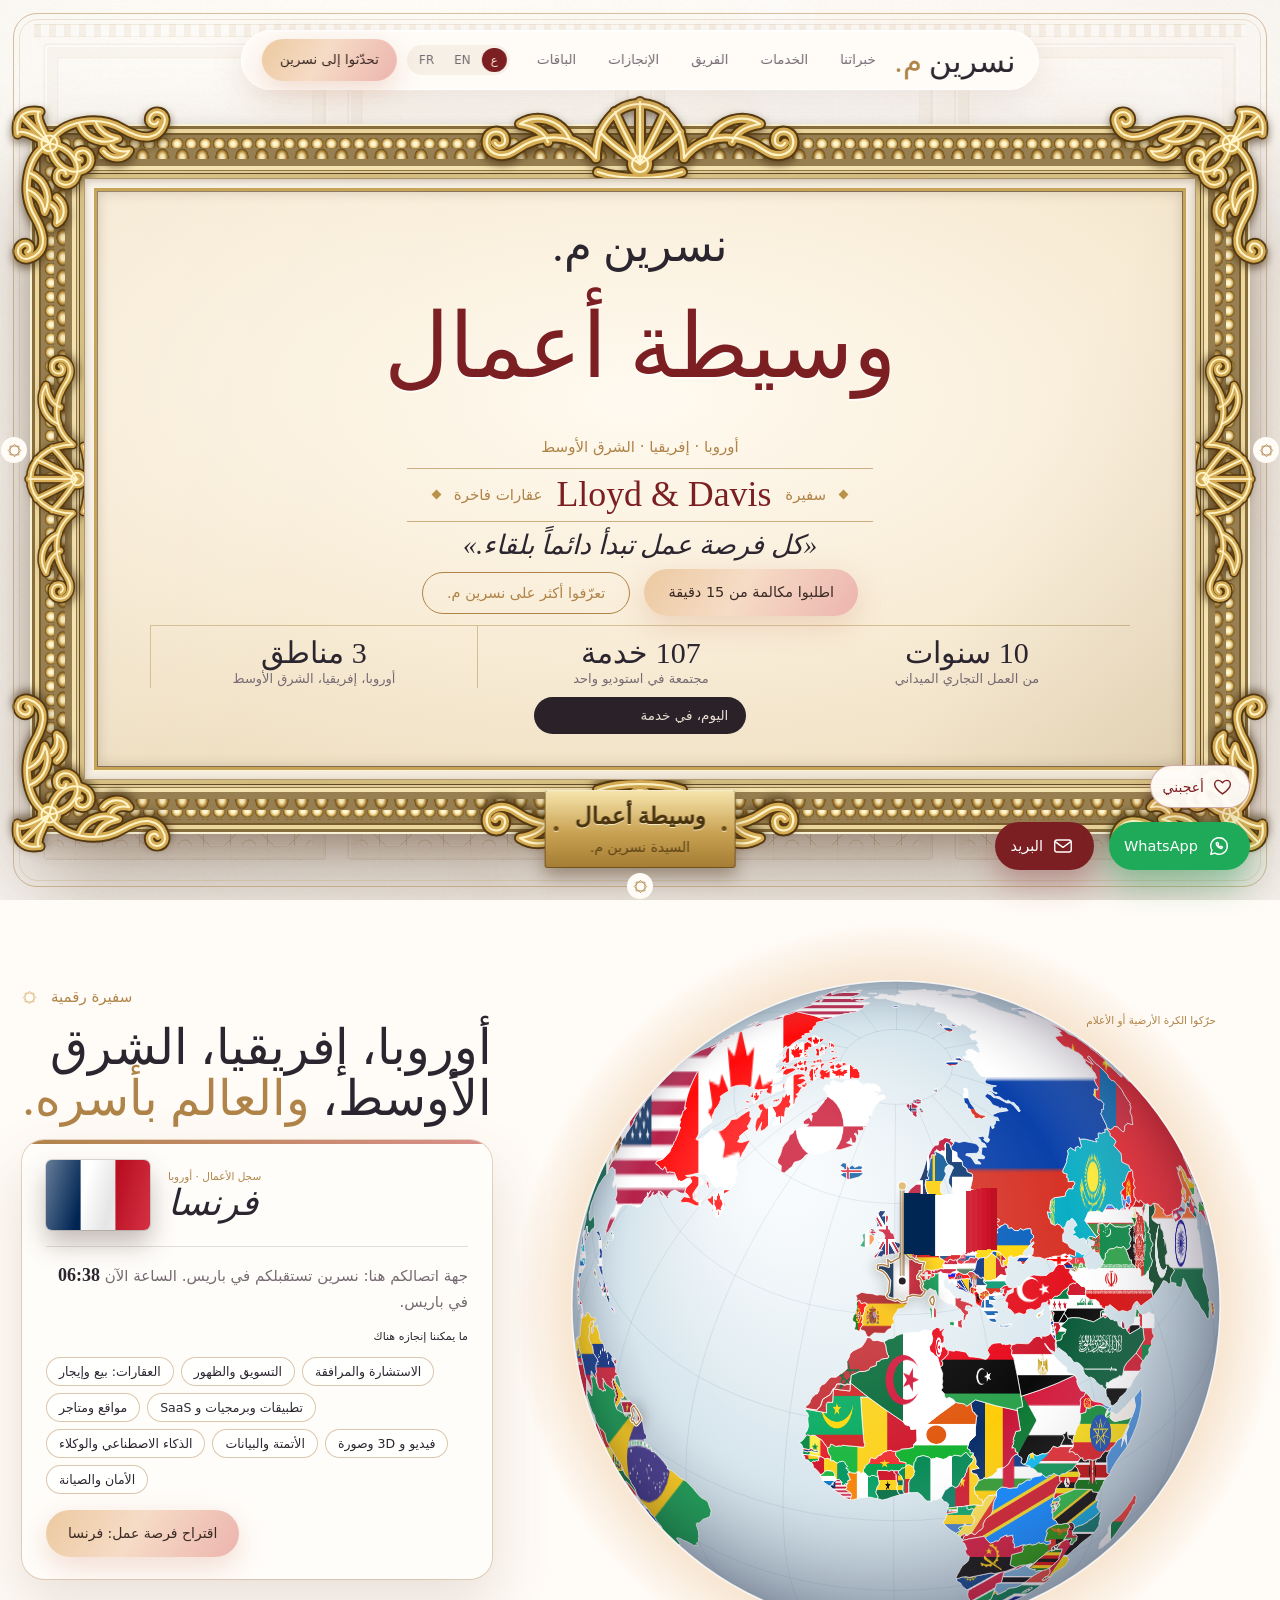
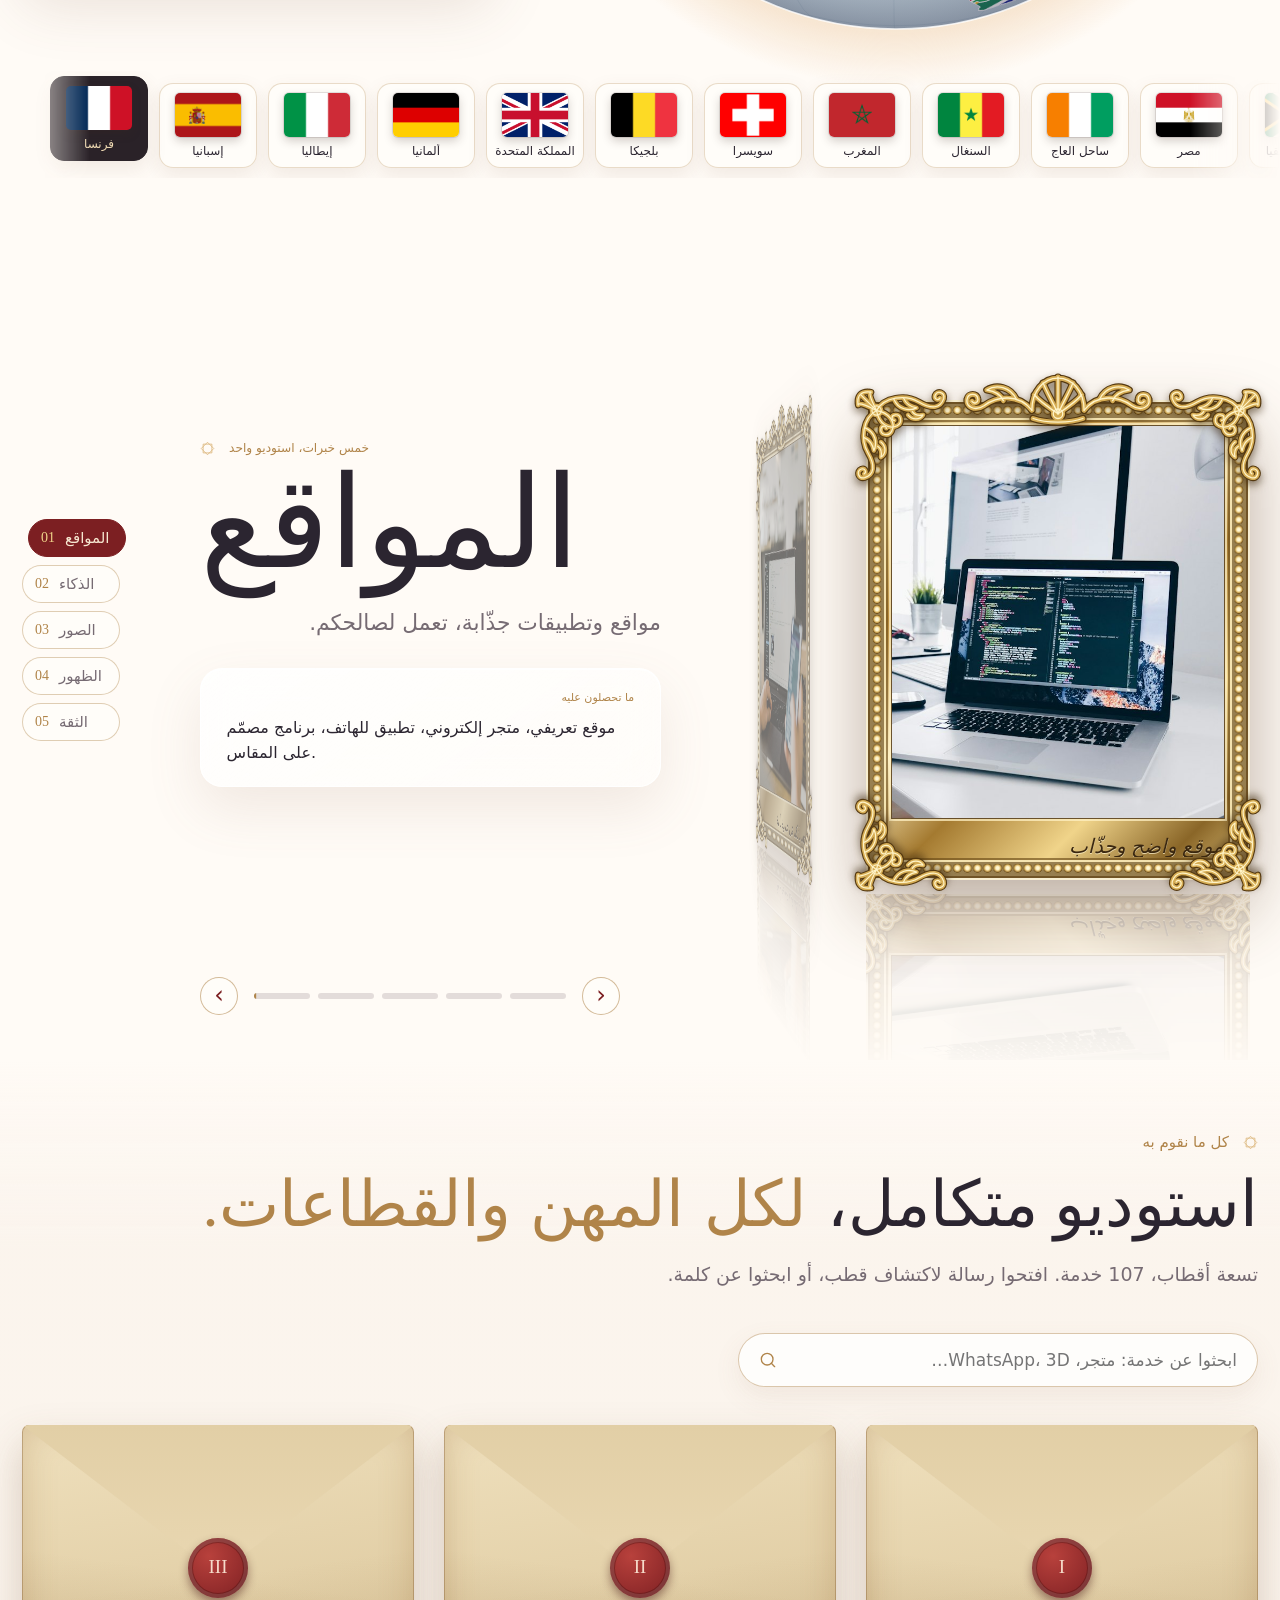
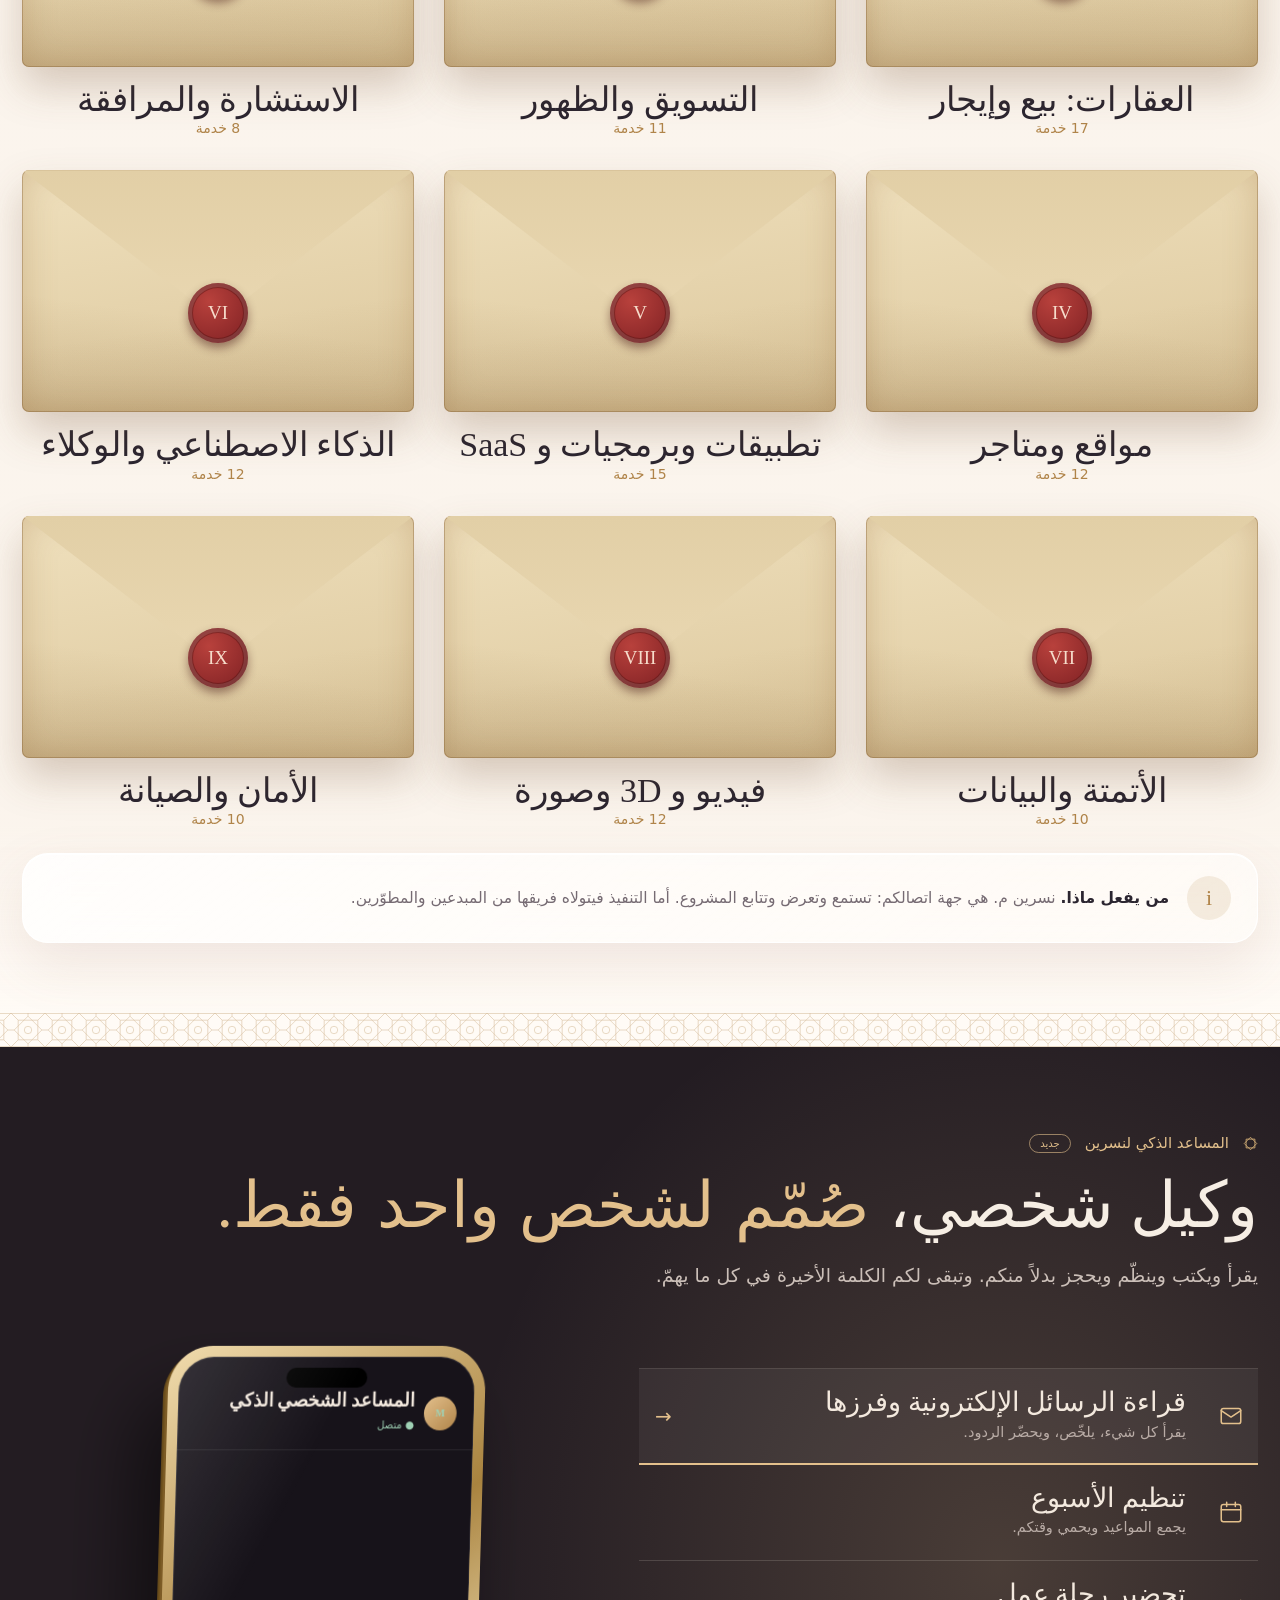
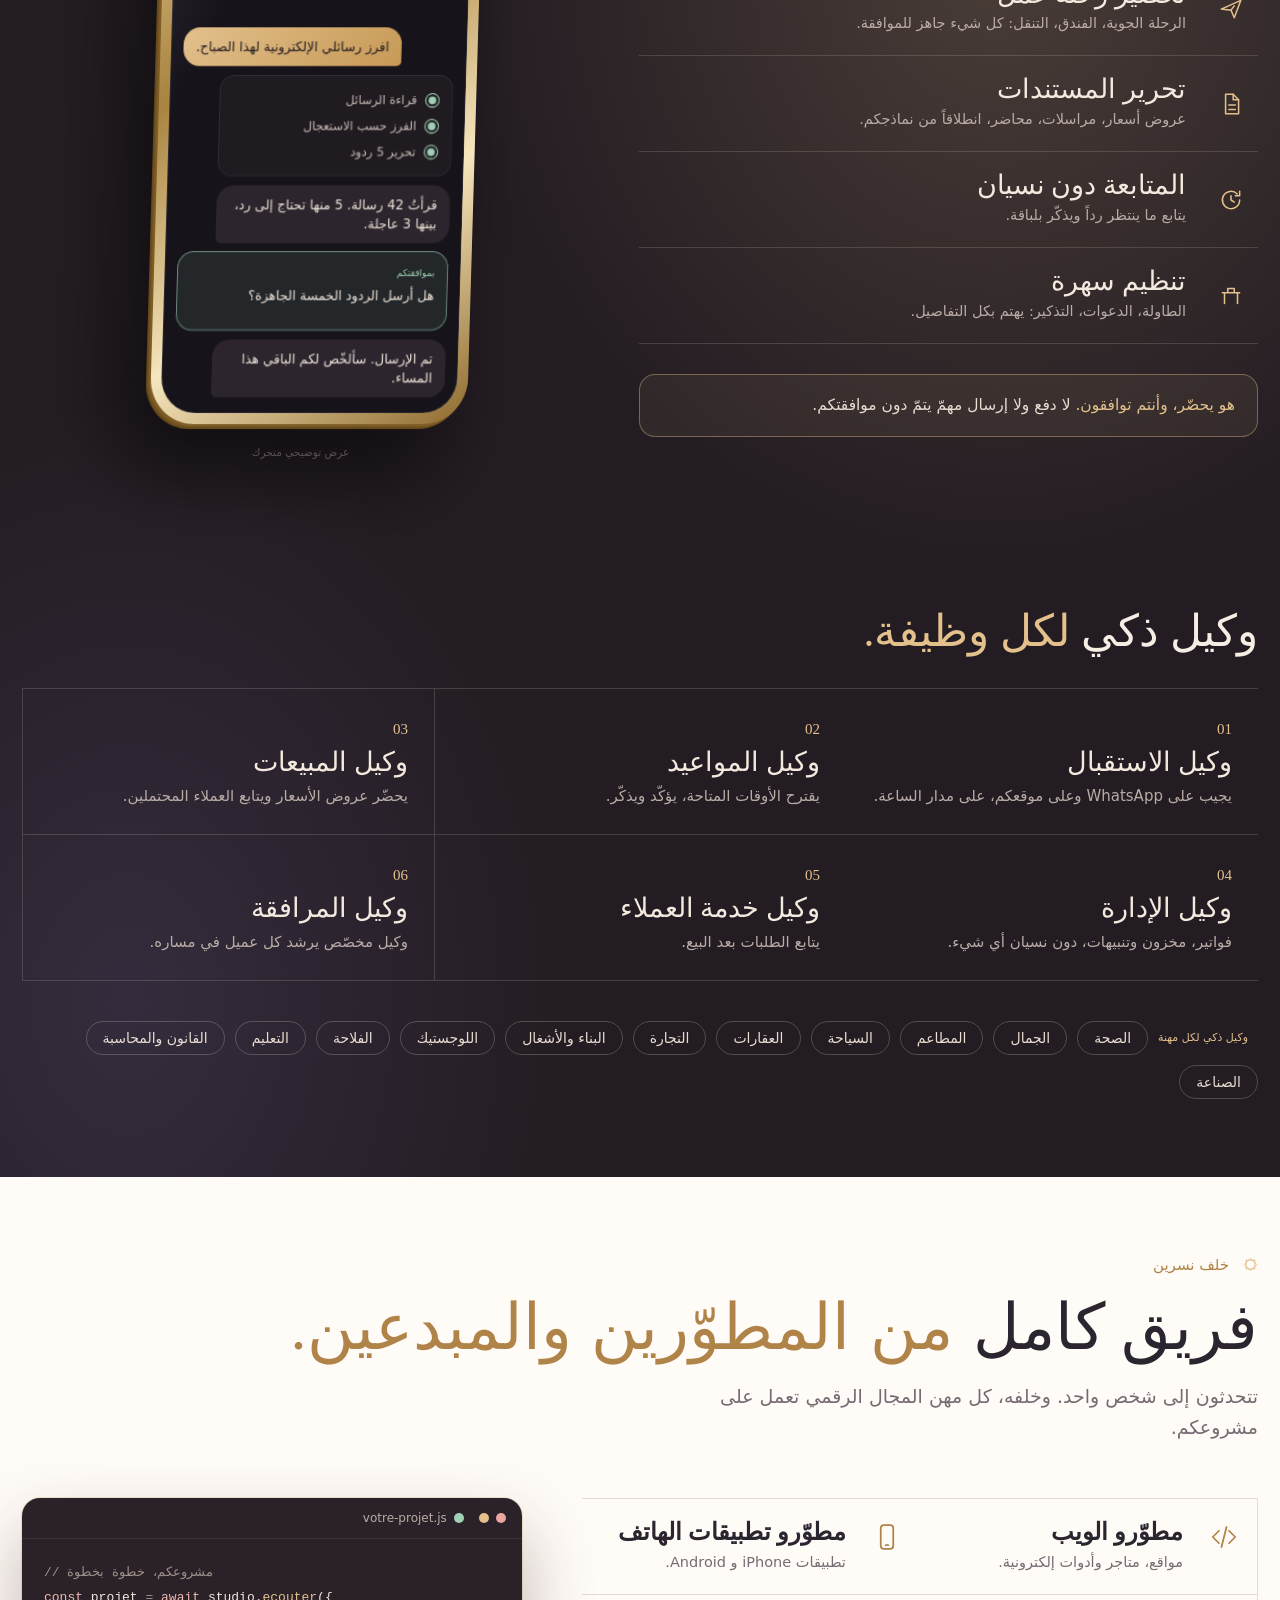
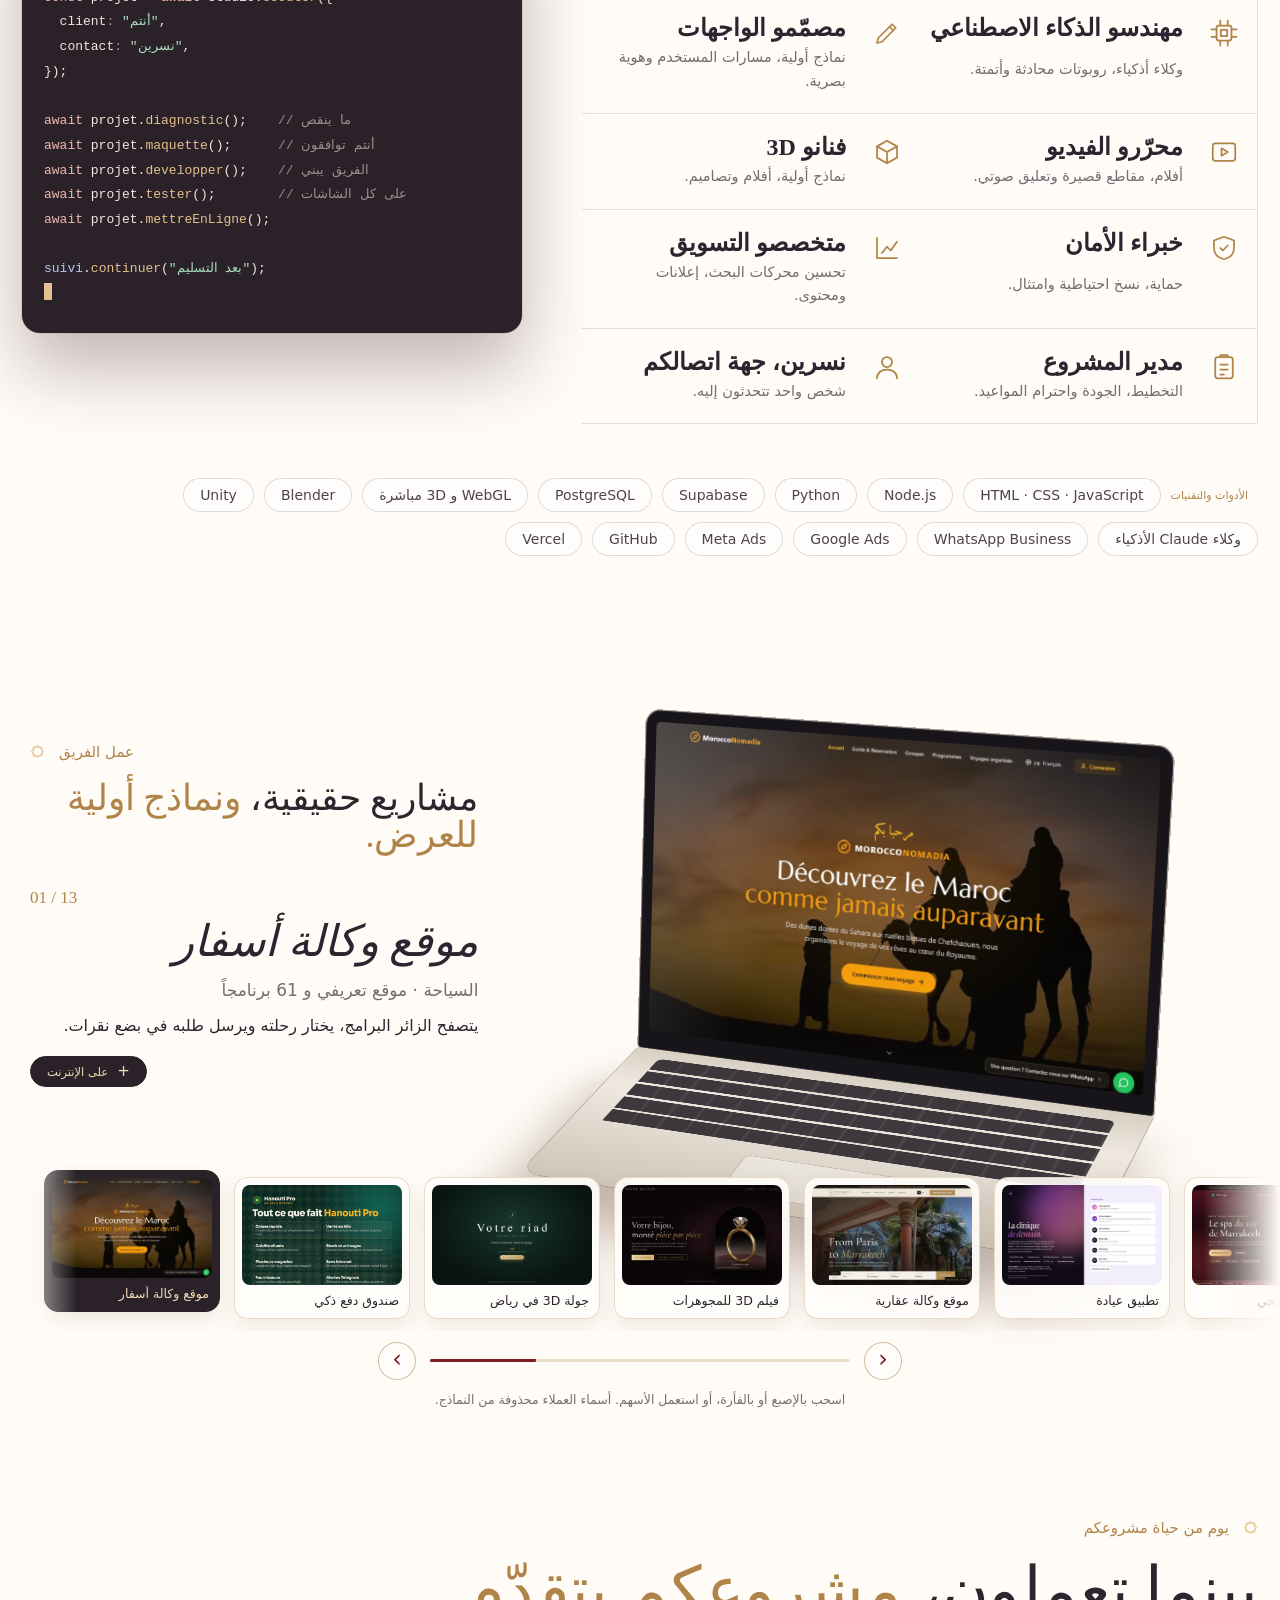
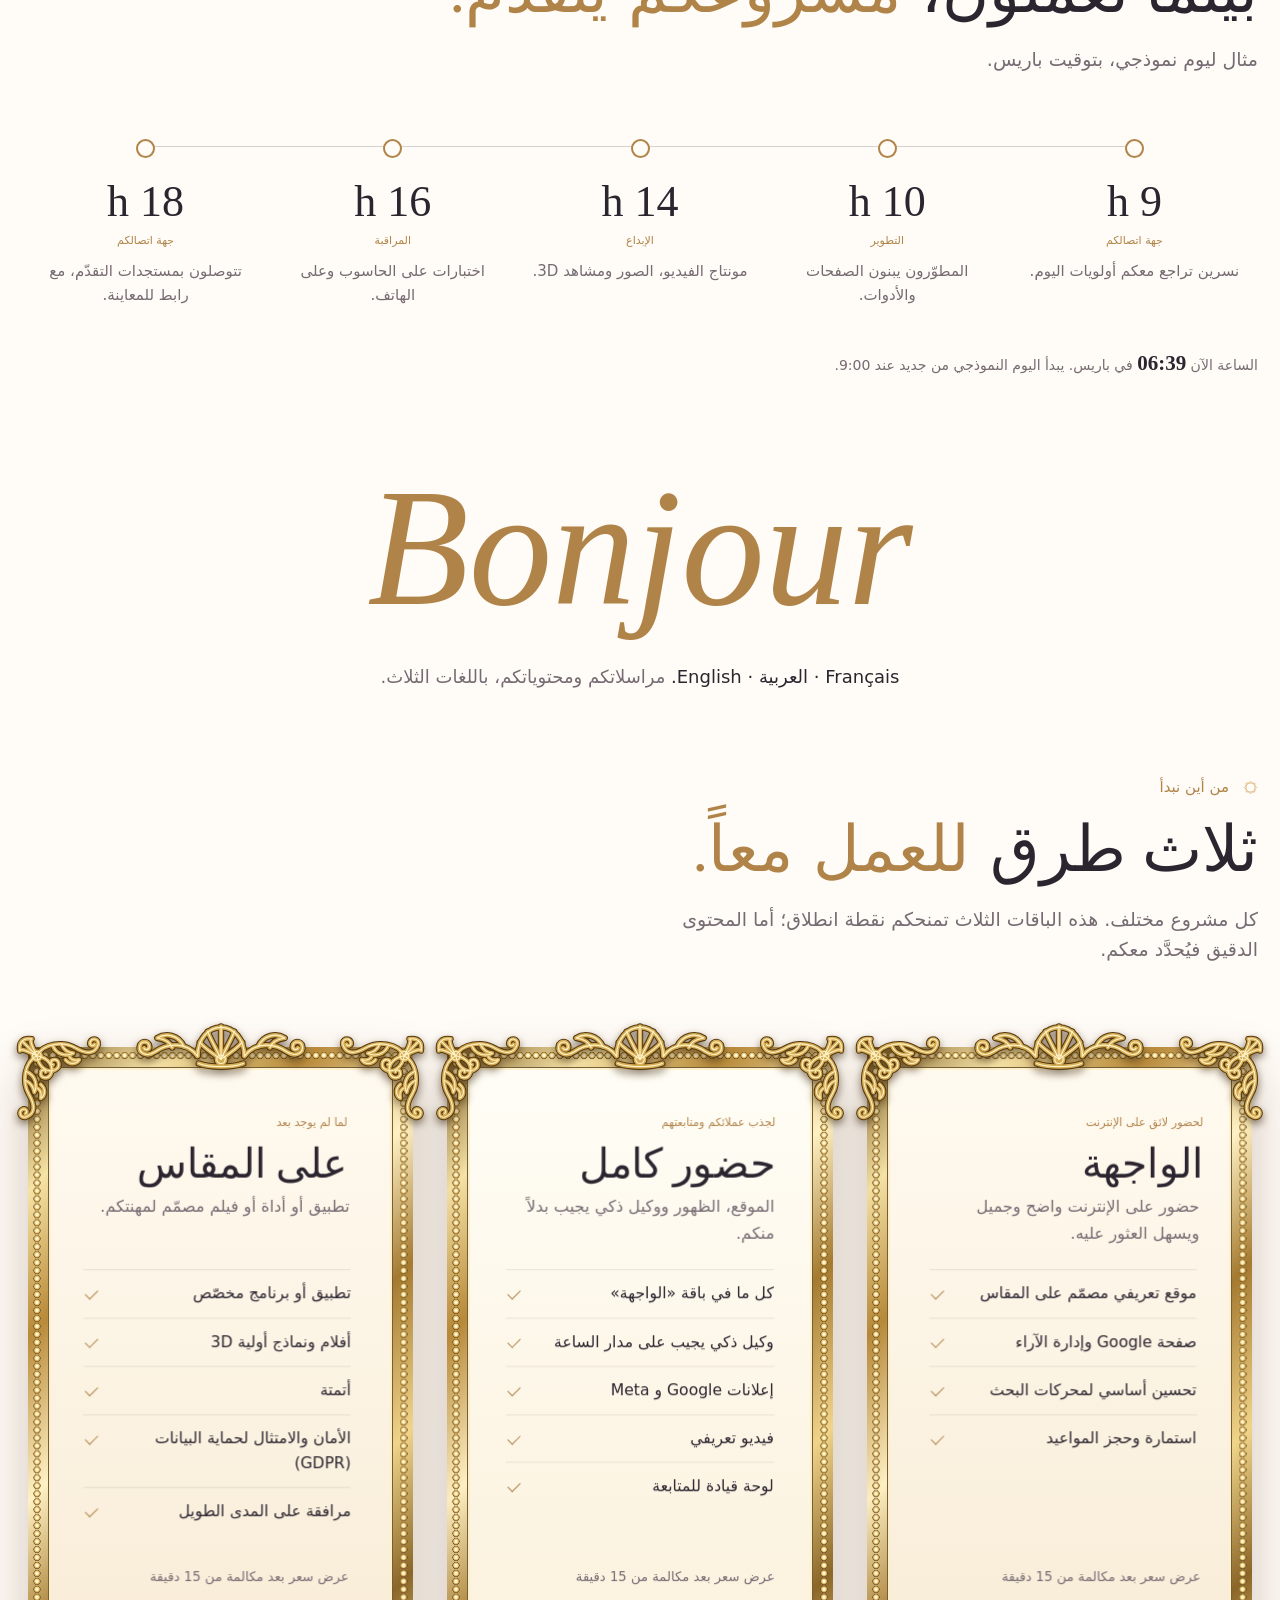
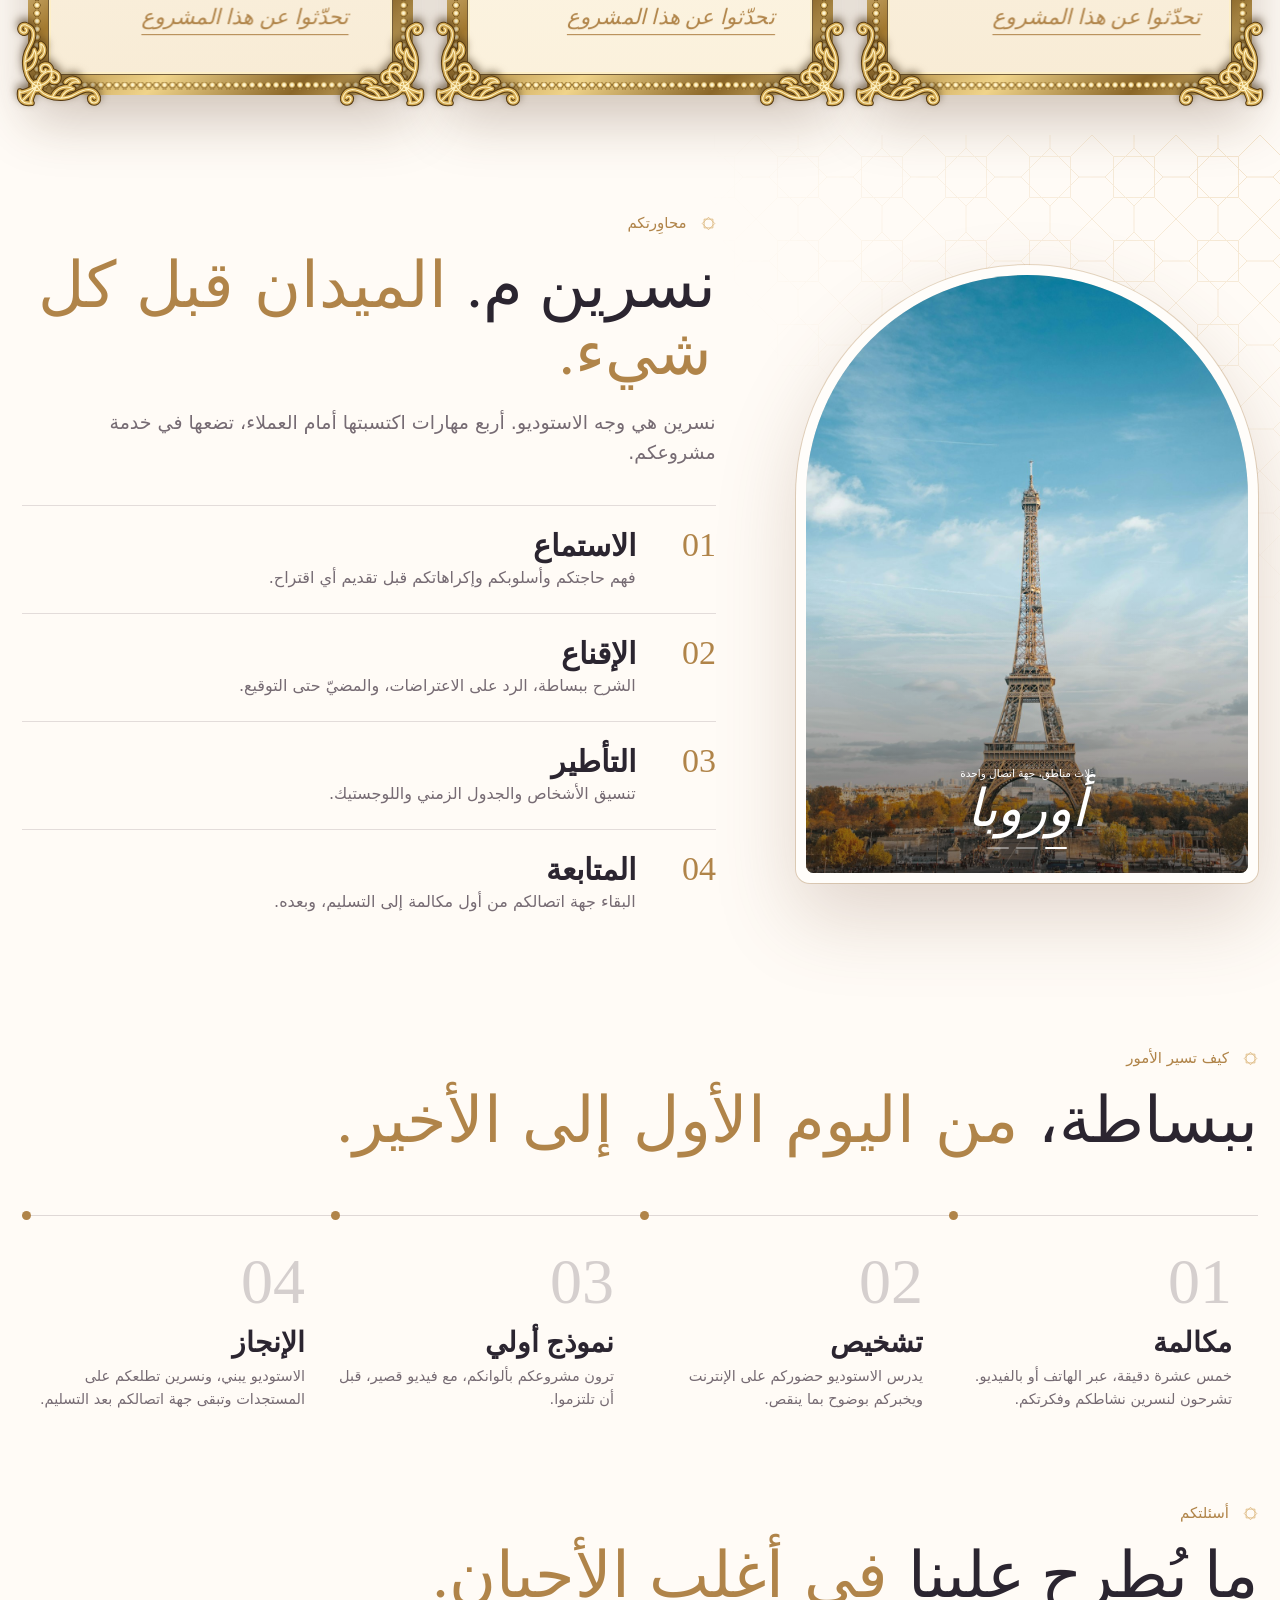
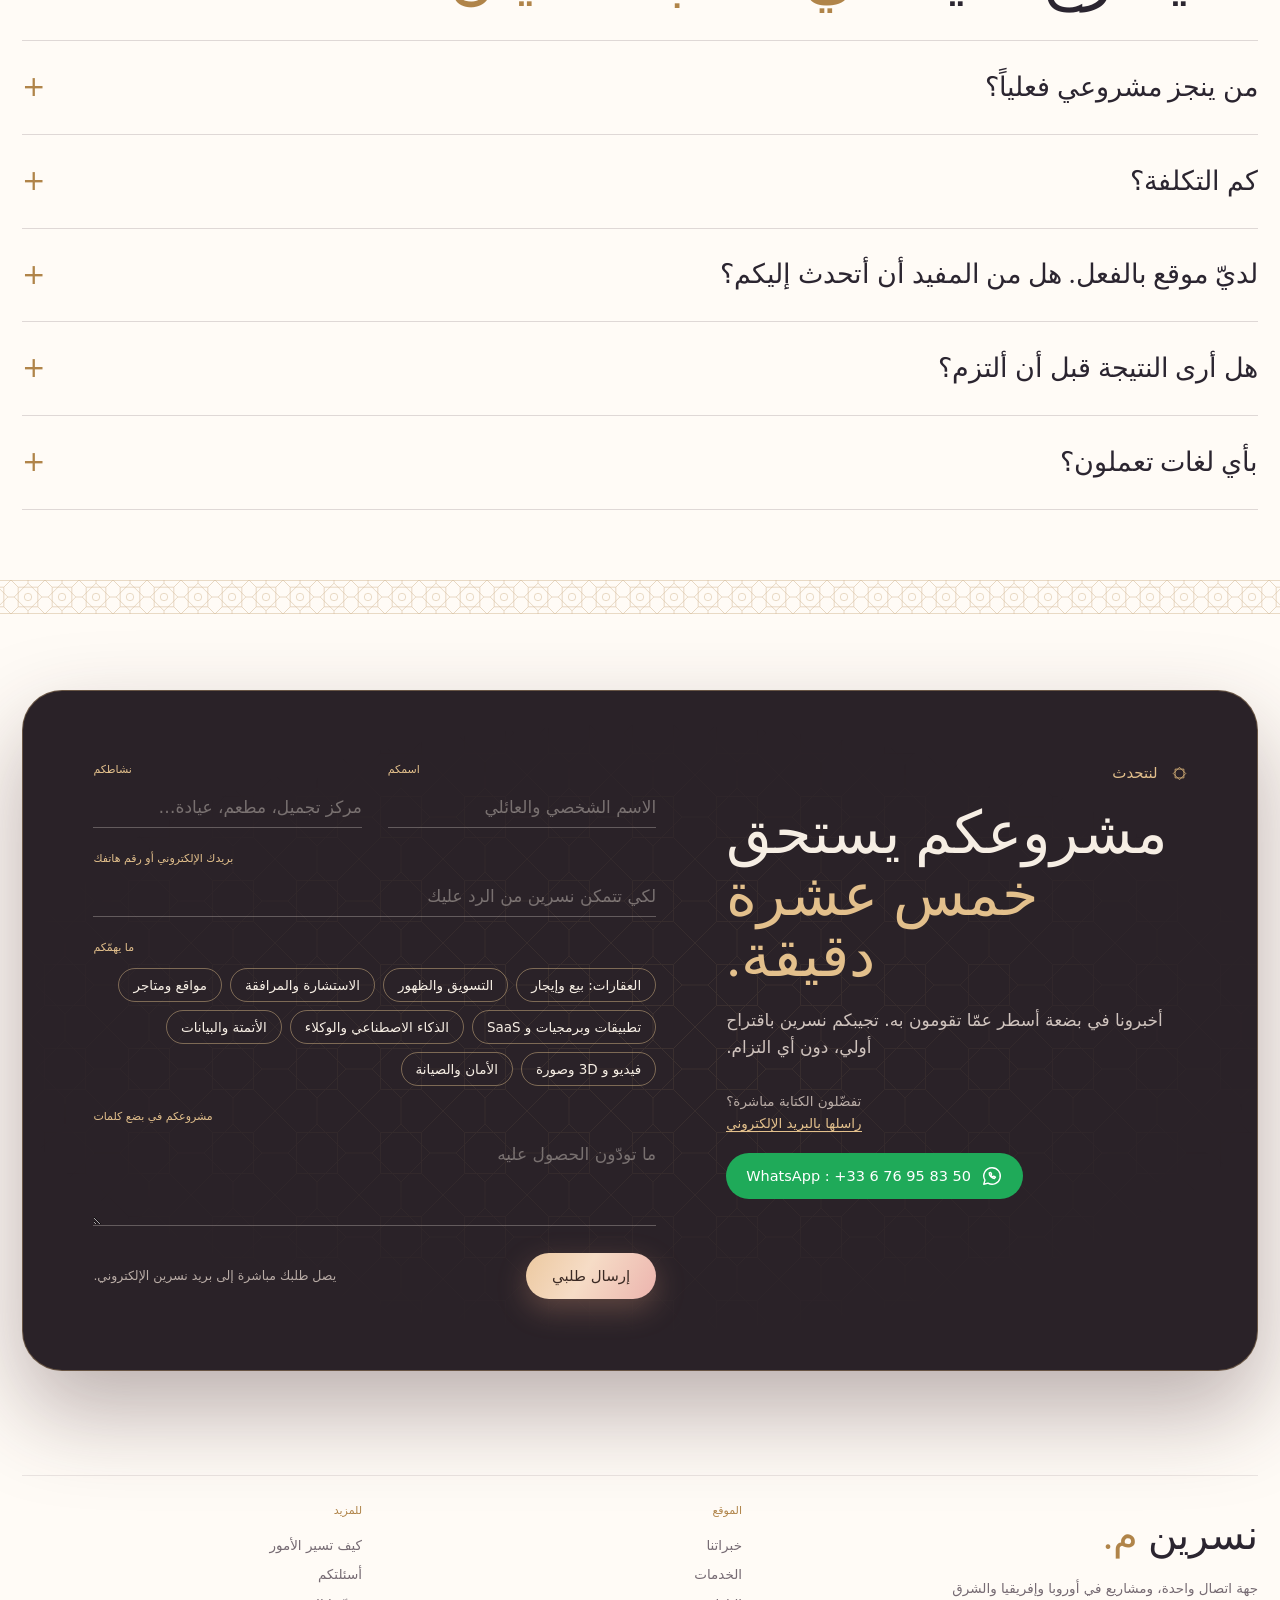
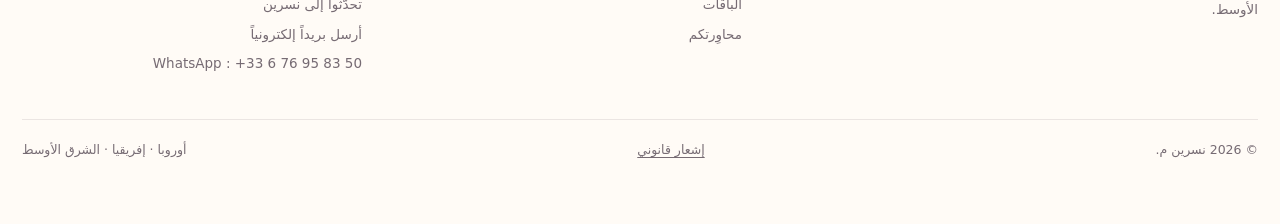
==== commit 9fd843e6: "Bouton e-mail flottant à côté de WhatsApp, adresse e-mail retirée de la fiche de contact et du pied " ====
--- a/ar/index.html
+++ b/ar/index.html
@@ -27,7 +27,7 @@
 <link rel="preconnect" href="https://fonts.gstatic.com" crossorigin>
 <link href="https://fonts.googleapis.com/css2?family=Pinyon+Script&family=IM+Fell+English:ital@0;1&family=Cormorant+Garamond:ital,wght@0,400;0,500;0,600;1,400;1,500&family=Jost:wght@300;400;500;600&family=Amiri:ital,wght@0,400;0,700;1,400&family=Aref+Ruqaa:wght@400;700&family=Tajawal:wght@300;400;500;700&display=swap" rel="stylesheet">
 <script>document.documentElement.classList.add('js')</script>
-<link rel="stylesheet" href="../assets/site.css?v=58455eb6">
+<link rel="stylesheet" href="../assets/site.css?v=3685a2c9">
 <style>
 /* arabe : écriture de droite à gauche */
 :root{--titre:"Amiri","Cormorant Garamond",Georgia,serif;--texte:"Tajawal","Jost",system-ui,sans-serif}
@@ -54,6 +54,7 @@
 <div class="grain" aria-hidden="true"></div>
 <div id="prog" aria-hidden="true"></div>
 <button type="button" class="coeur" id="coeur" aria-pressed="false" aria-label="أعجبني هذا الموقع"><svg viewBox="0 0 24 24" aria-hidden="true"><path d="M12 20.500C5.500 15.800 3 12.600 3 9.300 3 6.800 5 5 7.300 5c1.800 0 3.500 1 4.700 2.700C13.200 6 14.900 5 16.700 5 19 5 21 6.800 21 9.300c0 3.300-2.500 6.500-9 11.200z"/></svg><span id="coeurmot">أعجبني</span></button>
+<a class="mel" href="mailto:nisrine.maouly@icloud.com" aria-label="راسل نسرين بالبريد الإلكتروني"><svg viewBox="0 0 24 24" aria-hidden="true"><rect x="3" y="5.500" width="18" height="13" rx="2.500"/><path d="M3.800 7.500l8.200 6 8.200-6"/></svg><span>البريد</span></a>
 <a class="wa" href="https://wa.me/33676958350" target="_blank" rel="noopener" aria-label="راسلوا نسرين على WhatsApp"><svg viewBox="0 0 24 24" aria-hidden="true"><path d="M12 3a9 9 0 0 0-7.700 13.600L3 21l4.600-1.200A9 9 0 1 0 12 3z"/><path d="M9 8.500c-.400 2.800 2.700 6 5.500 6.300l1.300-1.500-2-1.100-.9.800c-.9-.400-1.700-1.200-2.100-2.100l.8-.9-1.100-2z"/></svg><span>WhatsApp</span></a>
 <div class="cadre-page" aria-hidden="true"><i></i><i></i><i></i></div>
 
@@ -330,7 +331,7 @@
         <div class="sur">لنتحدث</div>
         <h2>مشروعكم يستحق <em>خمس عشرة دقيقة.</em></h2>
         <p>أخبرونا في بضعة أسطر عمّا تقومون به. تجيبكم نسرين باقتراح أولي، دون أي التزام.</p>
-        <div class="direct">تفضّلون الكتابة مباشرة؟<br><a id="ecrire" href="#" style="color:#e3c08c;border-bottom:1px solid currentColor">nisrine.maouly@icloud.com</a><br><a class="wal" href="https://wa.me/33676958350" target="_blank" rel="noopener"><svg viewBox="0 0 24 24" aria-hidden="true"><path d="M12 3a9 9 0 0 0-7.700 13.600L3 21l4.600-1.200A9 9 0 1 0 12 3z"/><path d="M9 8.500c-.400 2.800 2.700 6 5.500 6.300l1.300-1.500-2-1.100-.9.800c-.9-.400-1.700-1.200-2.100-2.100l.8-.9-1.100-2z"/></svg>WhatsApp : +33 6 76 95 83 50</a></div>
+        <div class="direct">تفضّلون الكتابة مباشرة؟<br><a id="ecrire" href="#" style="color:#e3c08c;border-bottom:1px solid currentColor">راسلها بالبريد الإلكتروني</a><br><a class="wal" href="https://wa.me/33676958350" target="_blank" rel="noopener"><svg viewBox="0 0 24 24" aria-hidden="true"><path d="M12 3a9 9 0 0 0-7.700 13.600L3 21l4.600-1.200A9 9 0 1 0 12 3z"/><path d="M9 8.500c-.400 2.800 2.700 6 5.500 6.300l1.300-1.500-2-1.100-.9.800c-.9-.400-1.700-1.200-2.100-2.100l.8-.9-1.100-2z"/></svg>WhatsApp : +33 6 76 95 83 50</a></div>
       </div>
       <form id="brief" novalidate>
         <label>اسمكم<input name="nom" autocomplete="name" placeholder="الاسم الشخصي والعائلي" required></label>
@@ -353,7 +354,7 @@
 <footer><div class="cadre">
   <div><div class="m">نسرين <i>م.</i></div><p style="margin-top:10px;max-width:340px">جهة اتصال واحدة، ومشاريع في أوروبا وإفريقيا والشرق الأوسط.</p></div>
   <div><h4>الموقع</h4><a href="#methode">خبراتنا</a><a href="#poles">الخدمات</a><a href="#offres">الباقات</a><a href="#interlocutrice">محاوِرتكم</a></div>
-  <div><h4>للمزيد</h4><a href="#deroule">كيف تسير الأمور</a><a href="#questions">أسئلتكم</a><a href="#contact">تحدّثوا إلى نسرين</a><a href="mailto:nisrine.maouly@icloud.com">nisrine.maouly@icloud.com</a><a href="https://wa.me/33676958350" target="_blank" rel="noopener">WhatsApp : +33 6 76 95 83 50</a></div>
+  <div><h4>للمزيد</h4><a href="#deroule">كيف تسير الأمور</a><a href="#questions">أسئلتكم</a><a href="#contact">تحدّثوا إلى نسرين</a><a href="mailto:nisrine.maouly@icloud.com">أرسل بريداً إلكترونياً</a><a href="https://wa.me/33676958350" target="_blank" rel="noopener">WhatsApp : +33 6 76 95 83 50</a></div>
   <div class="fin2"><span>© 2026 نسرين م.</span><span><a class="ml" href="../mentions-legales.html">إشعار قانوني</a></span><span>أوروبا · إفريقيا · الشرق الأوسط</span></div>
 </div></footer>
 
@@ -369,7 +370,7 @@
 if(!location.hash)scrollTo(0,0);
 var $=function(s,r){return (r||document).querySelector(s)},$$=function(s,r){return [].slice.call((r||document).querySelectorAll(s))};
 
-$('#ecrire').href='mailto:'+CONTACT.email+'?subject='+encodeURIComponent(CONTACT.objet);
+$('#ecrire').href='mailto:'+CONTACT.email+'?subject='+encodeURIComponent(CONTACT.objet);$('.mel').href=$('#ecrire').href;
 
 /* titres mot par mot */
 $$('.mots').forEach(function(t){
--- a/assets/site.css
+++ b/assets/site.css
@@ -1186,3 +1186,10 @@
 #jalons{left:calc(max(22px,50% - 680px) + 178px)}
 .carrousel{right:max(30px,calc(50% - 672px))}
 }
+/* bouton e-mail flottant, à gauche du bouton WhatsApp */
+.mel{position:fixed;right:186px;bottom:30px;z-index:65;display:flex;align-items:center;gap:9px;padding:13px 20px 13px 16px;border-radius:99px;background:#7c1f22;color:#fff;font:500 14.5px var(--texte);box-shadow:0 14px 30px rgba(124,31,34,.32);transition:transform .25s}
+.mel svg{width:22px;height:22px;fill:none;stroke:currentColor;stroke-width:1.5;stroke-linecap:round;stroke-linejoin:round;flex:none}
+.mel:hover{transform:translateY(-3px)}
+.mel:focus-visible{outline:2px solid var(--or);outline-offset:3px}
+@media (max-width:980px){.mel{right:74px;bottom:16px;padding:13px}.mel span{display:none}}
+
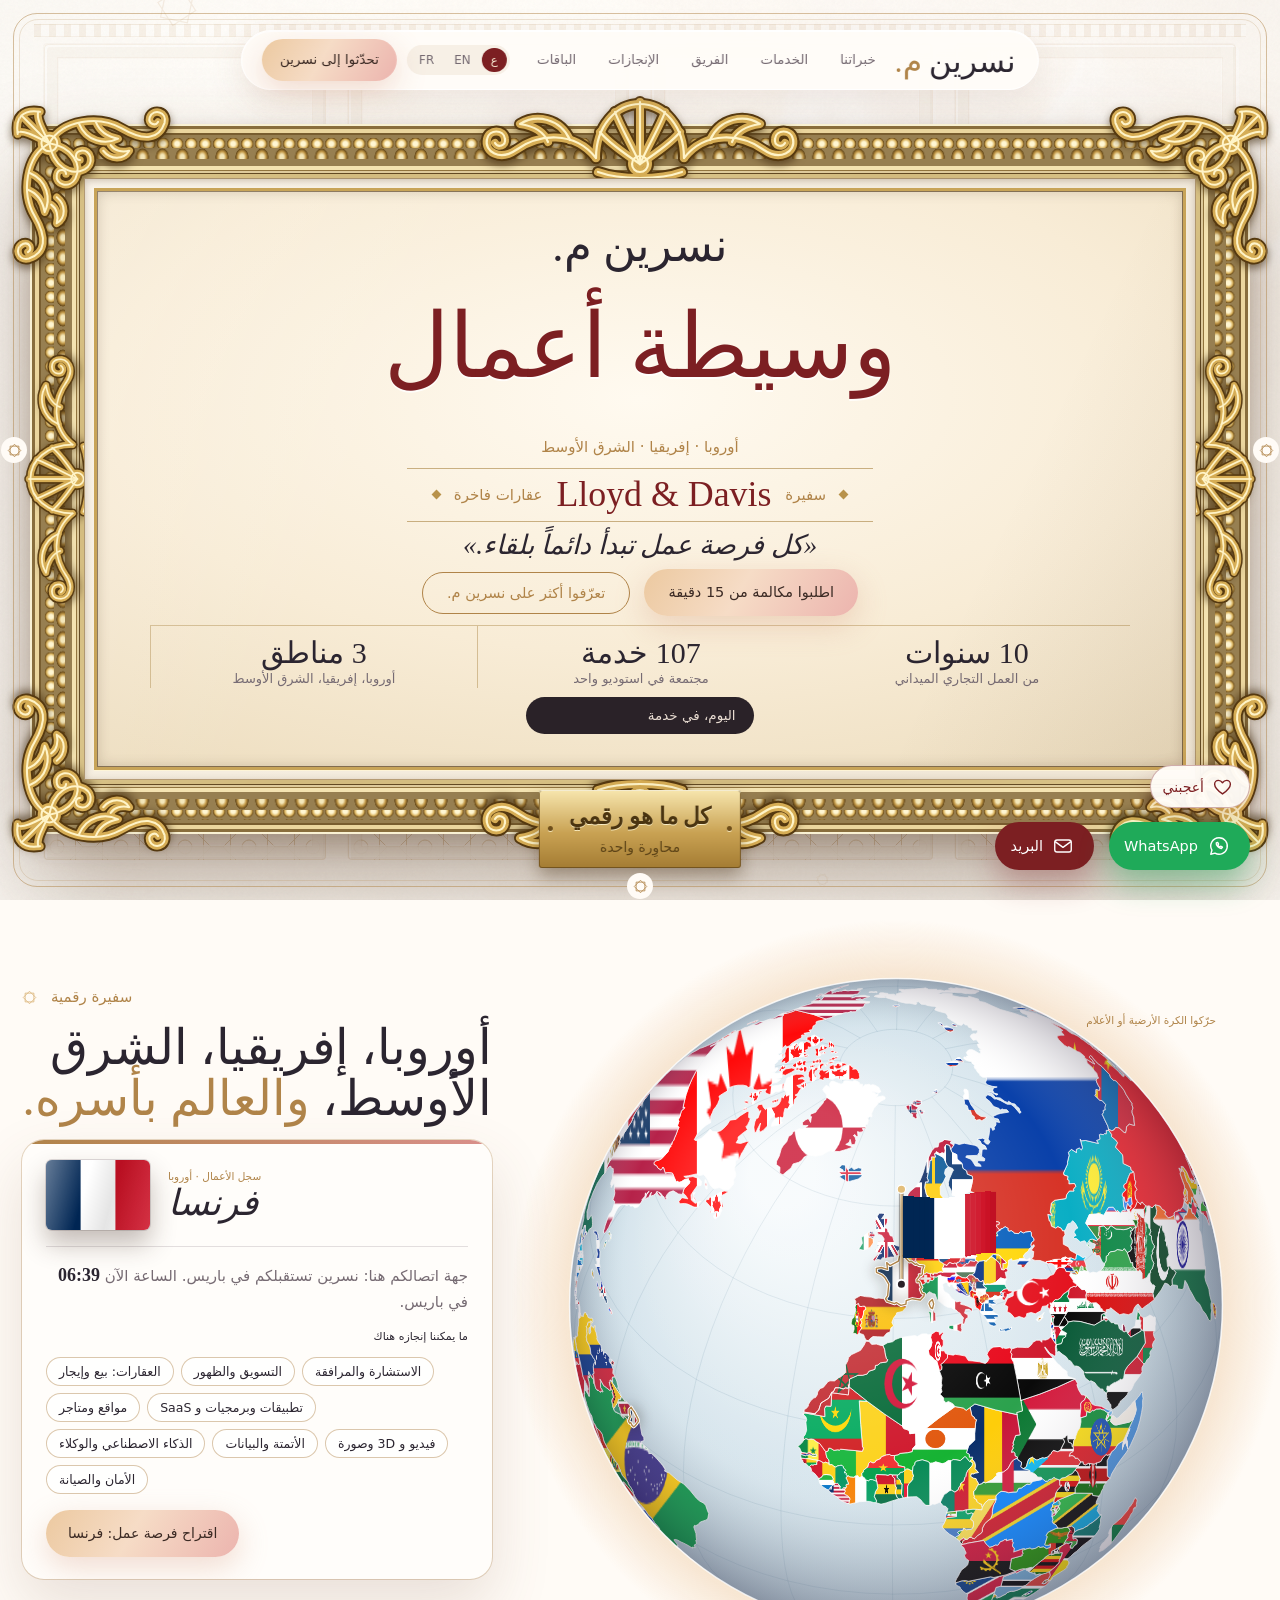
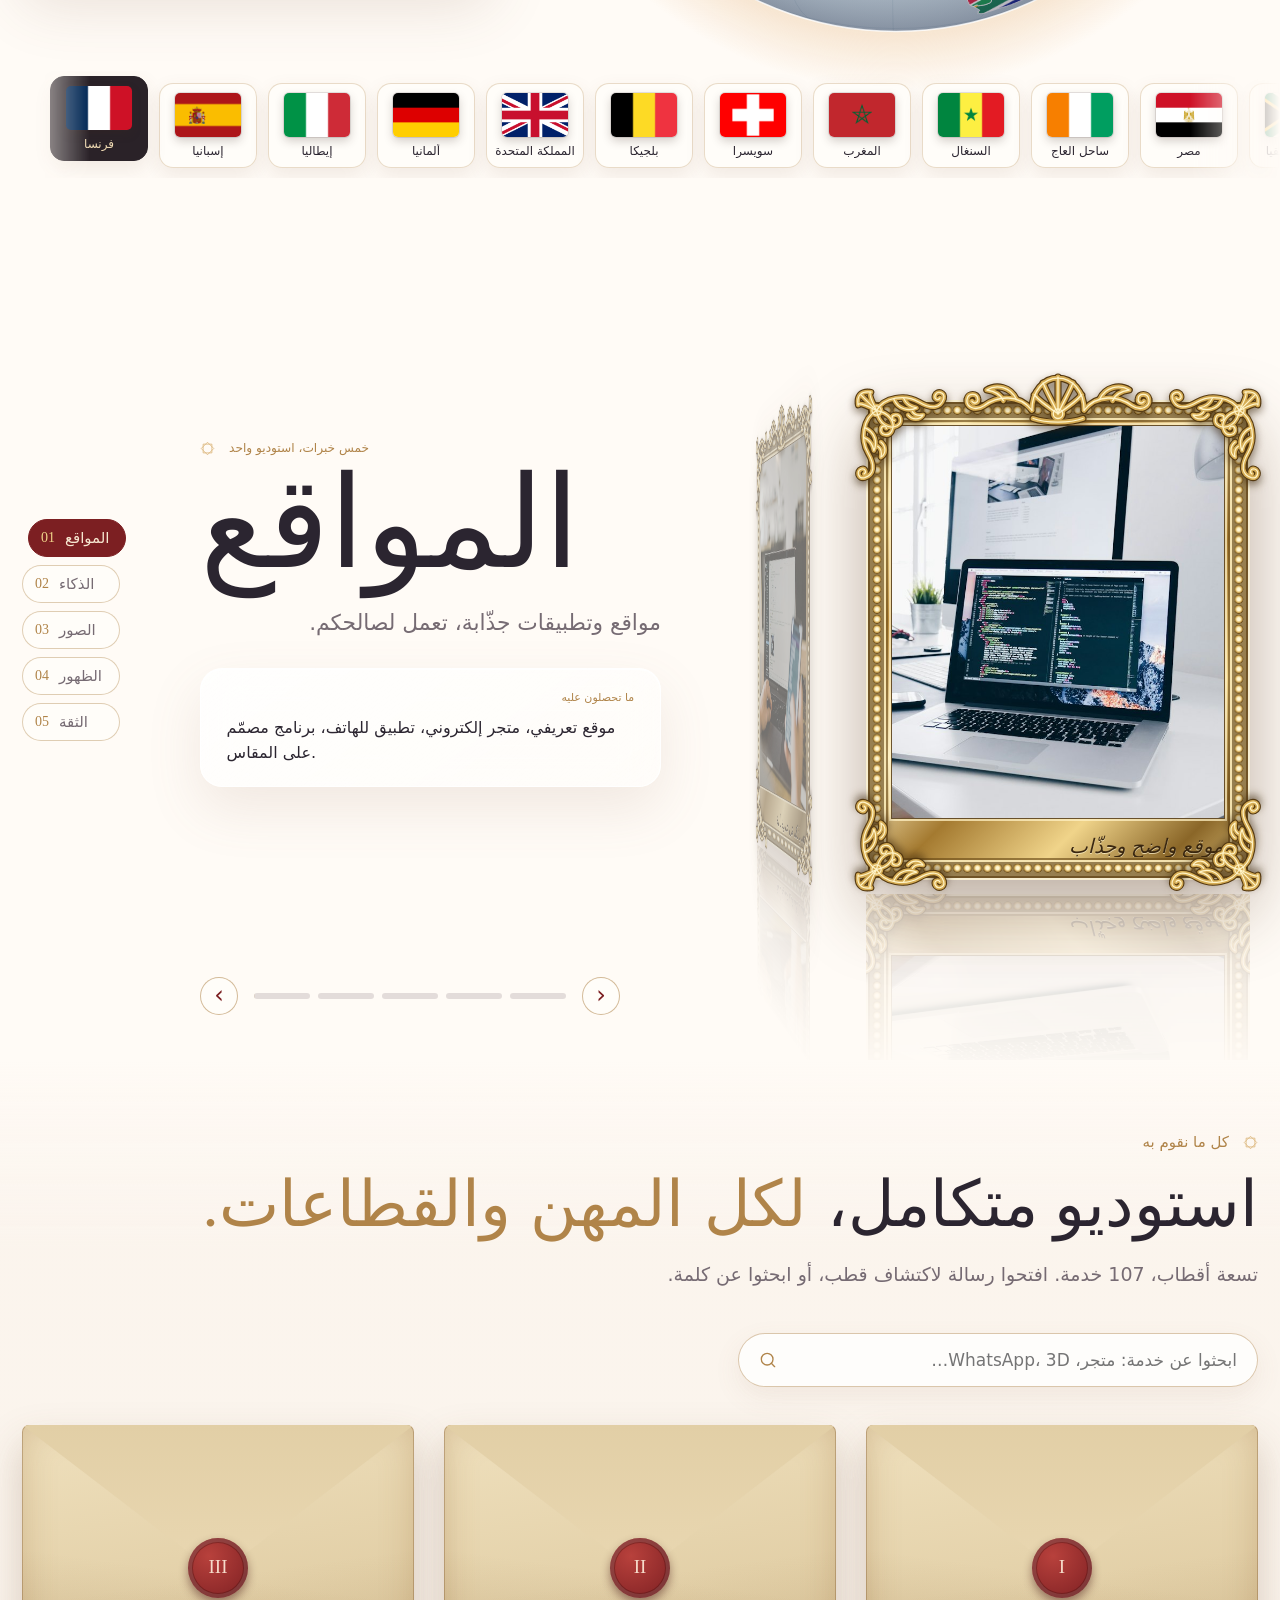
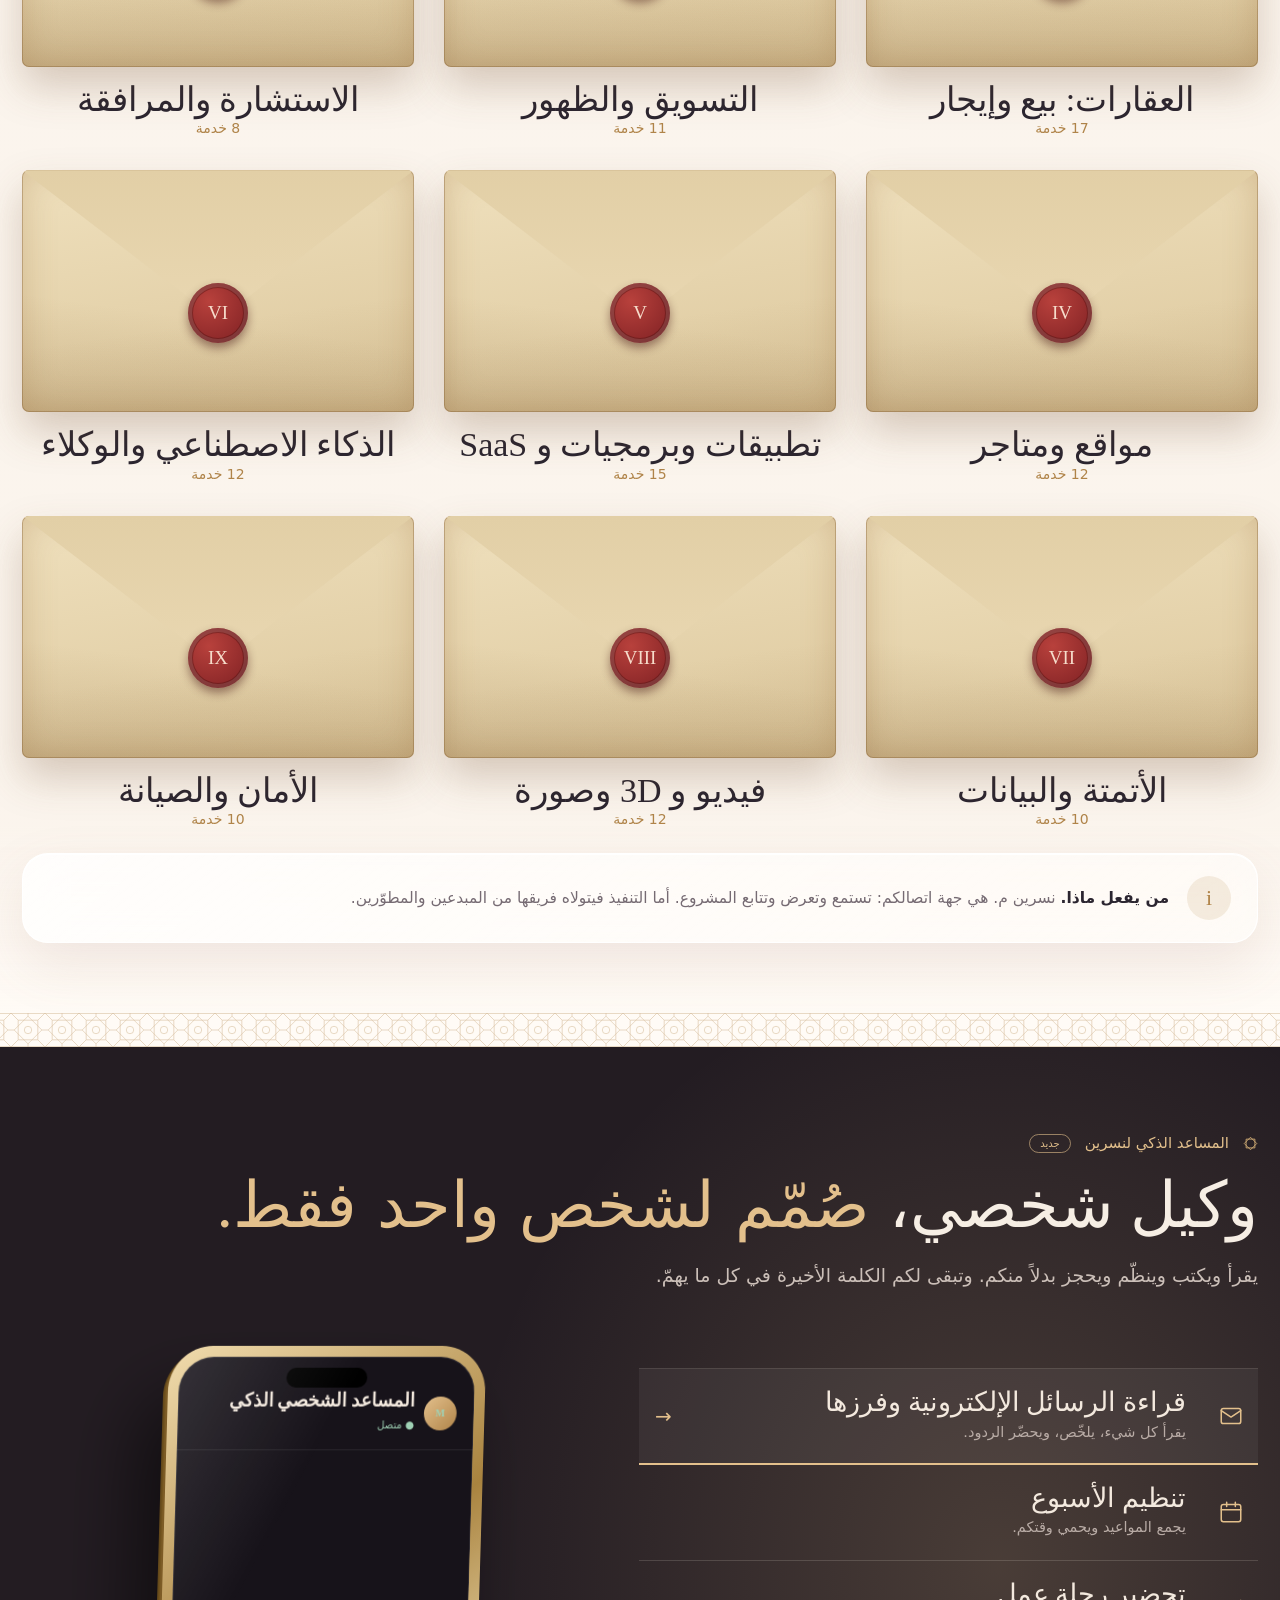
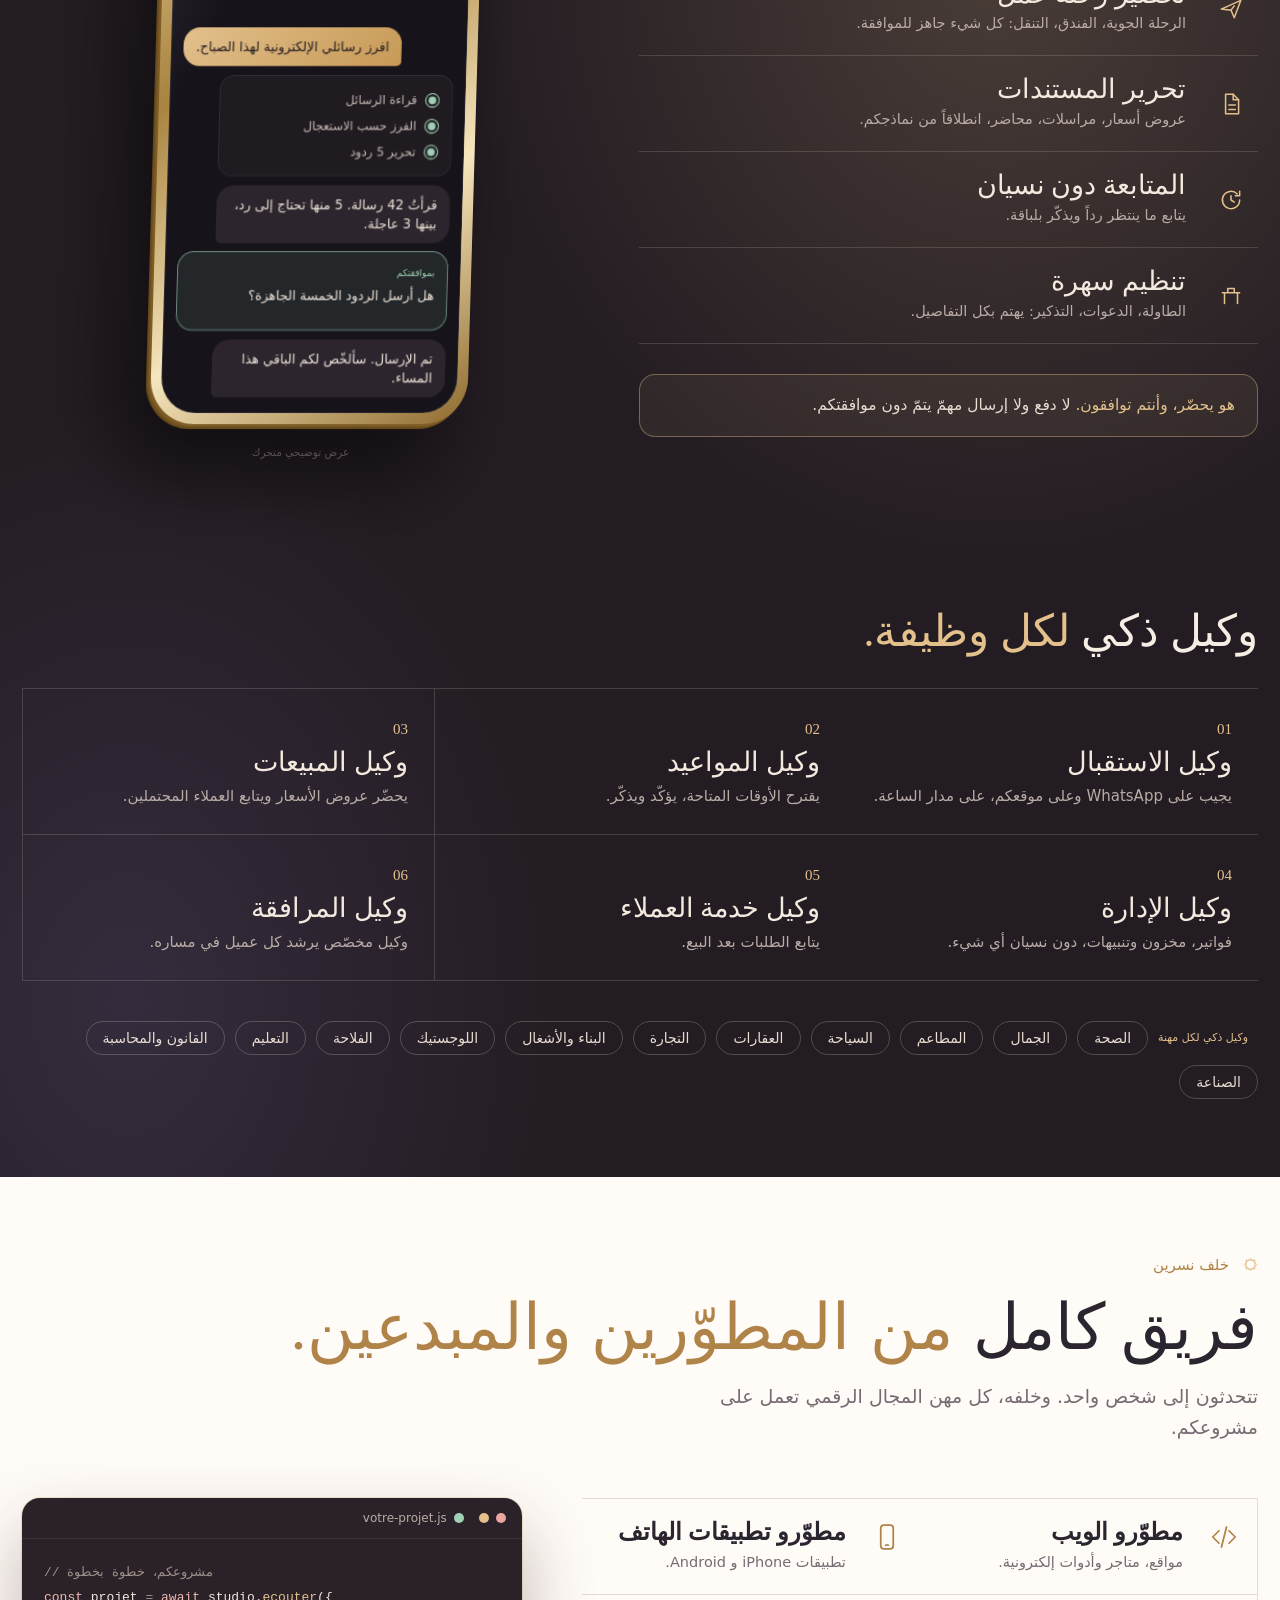
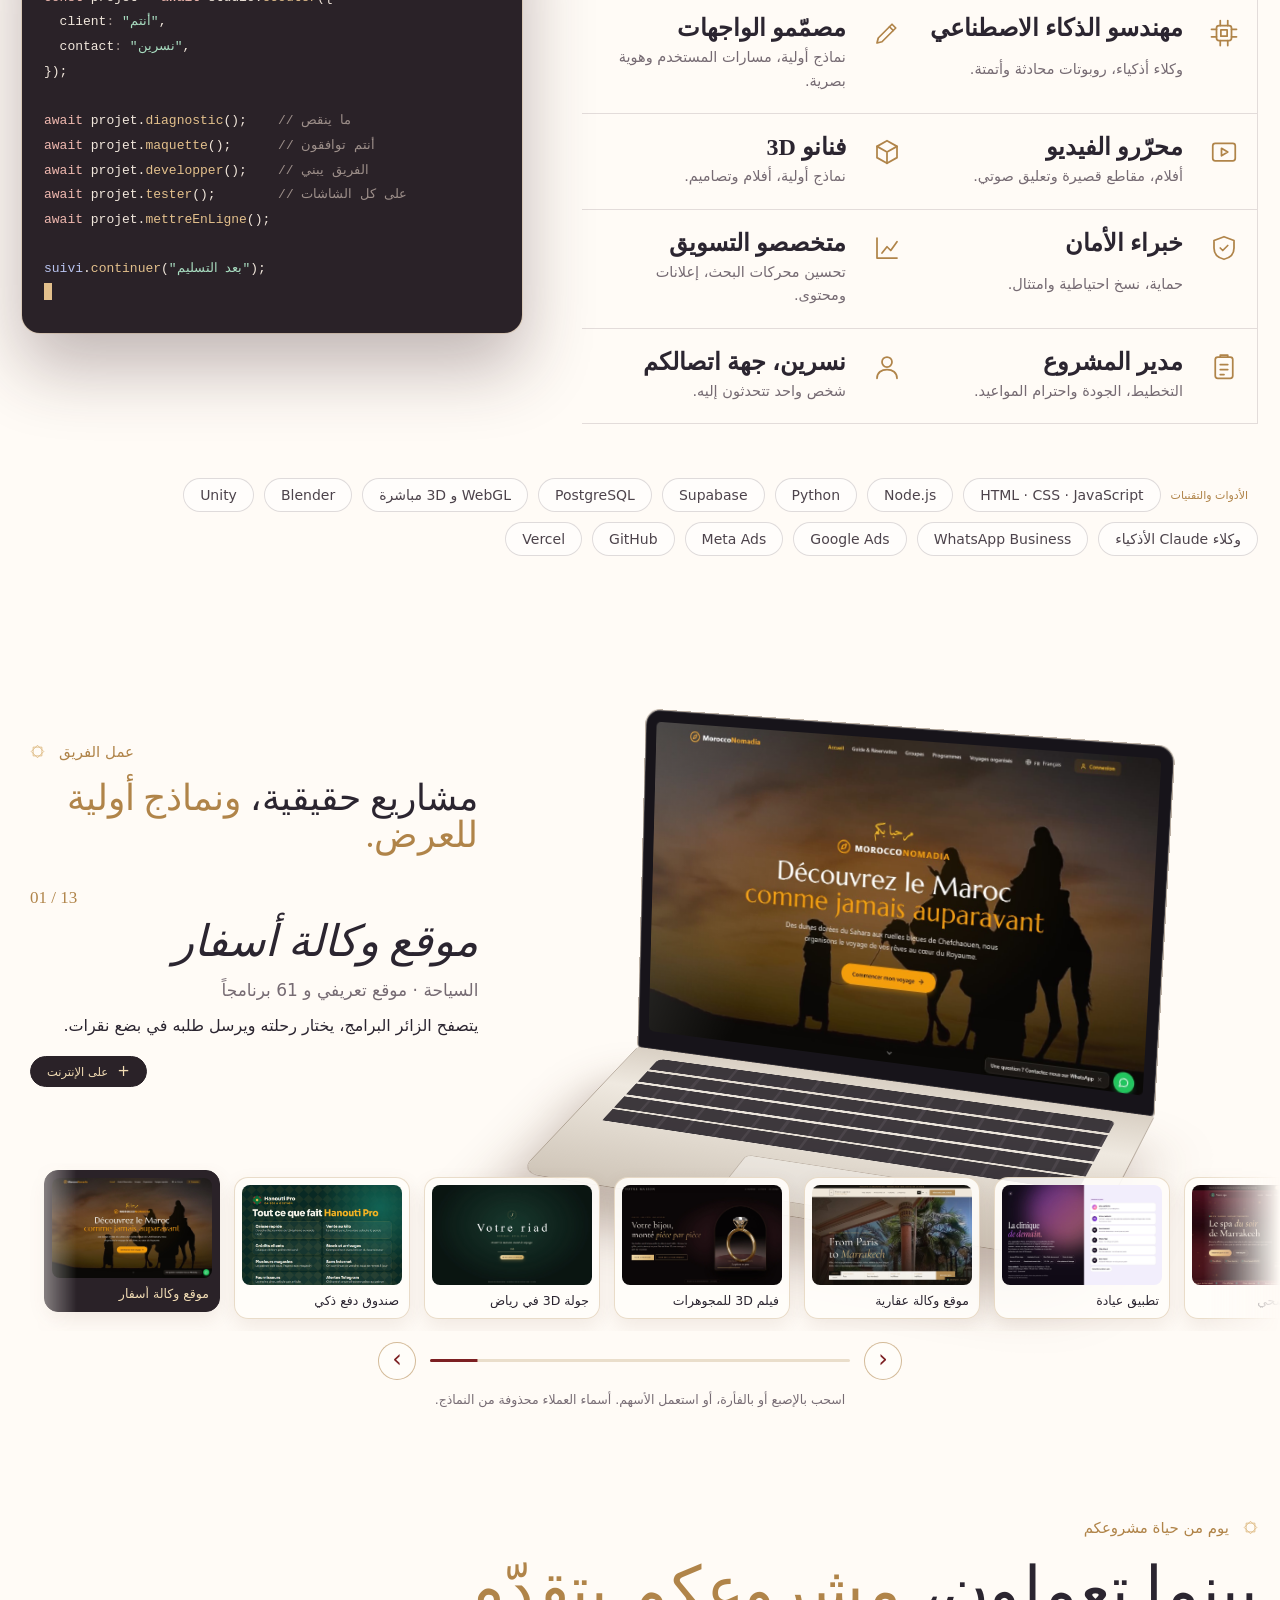
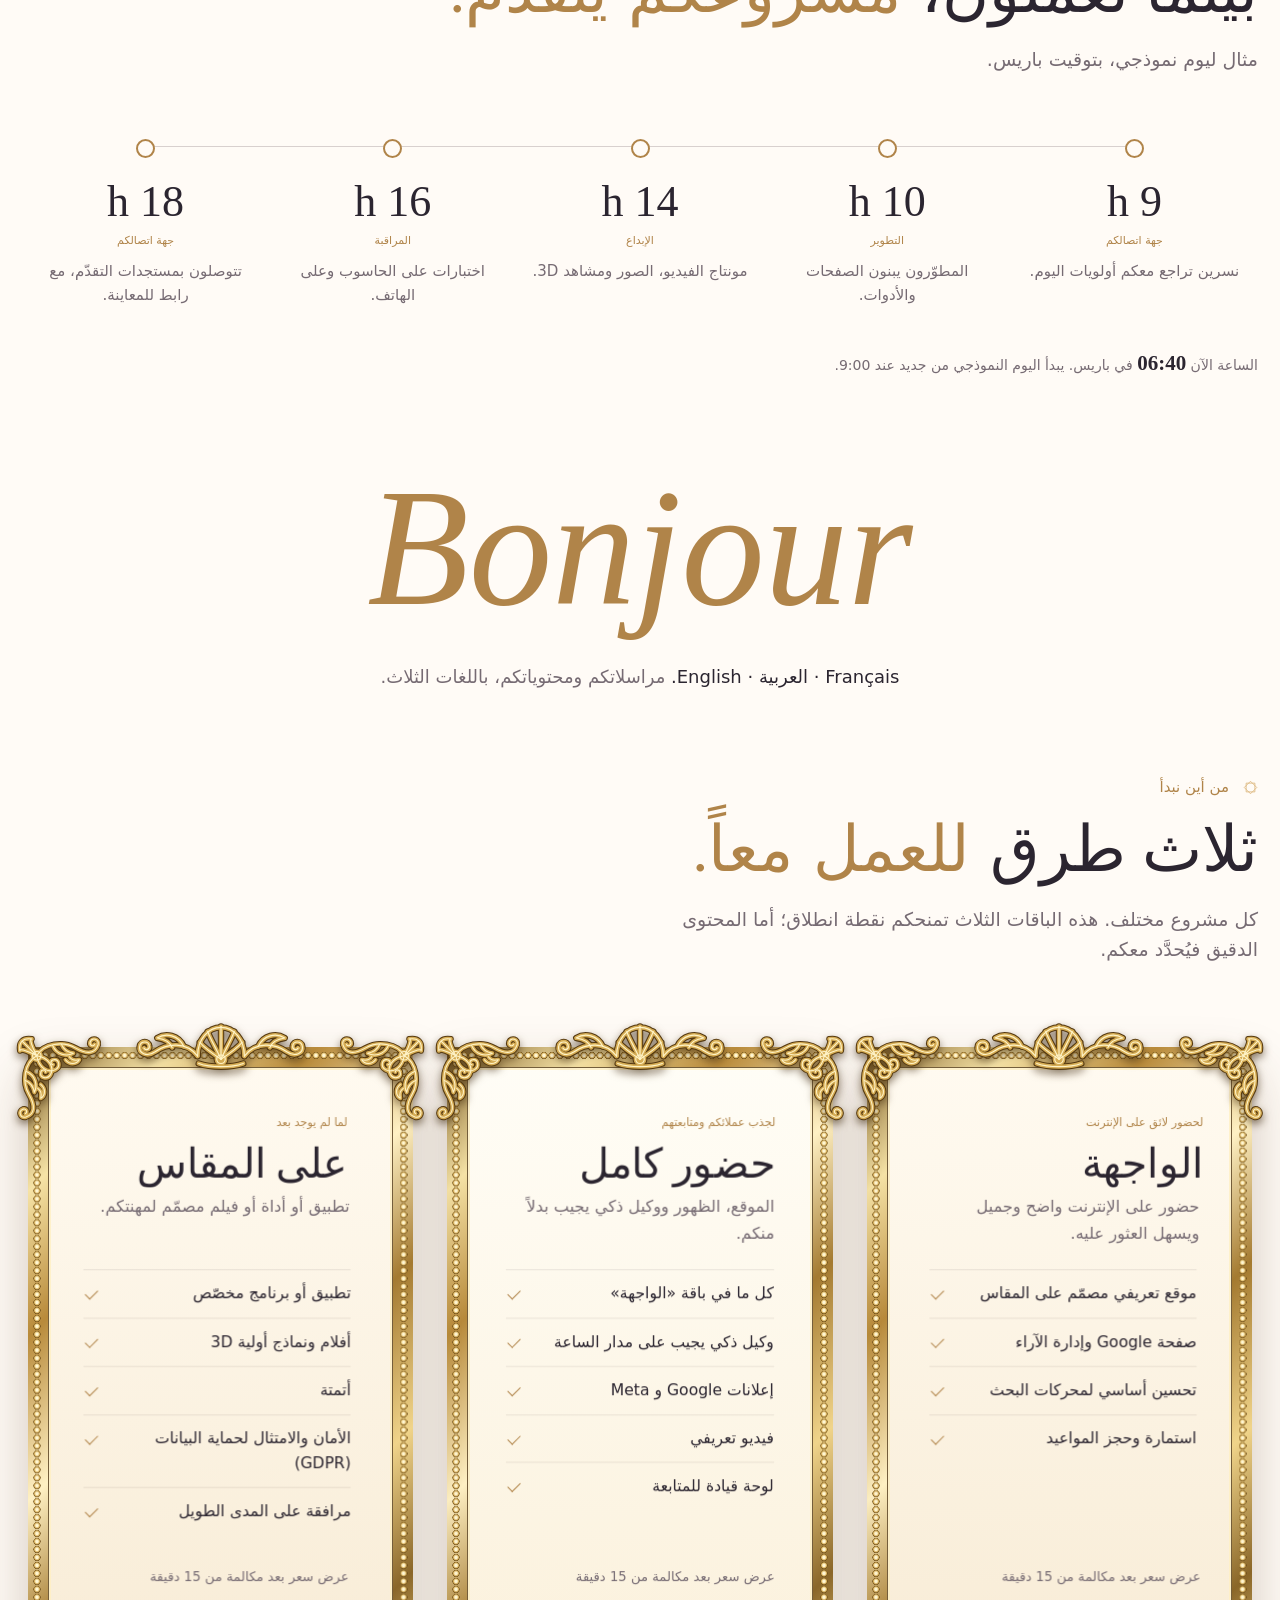
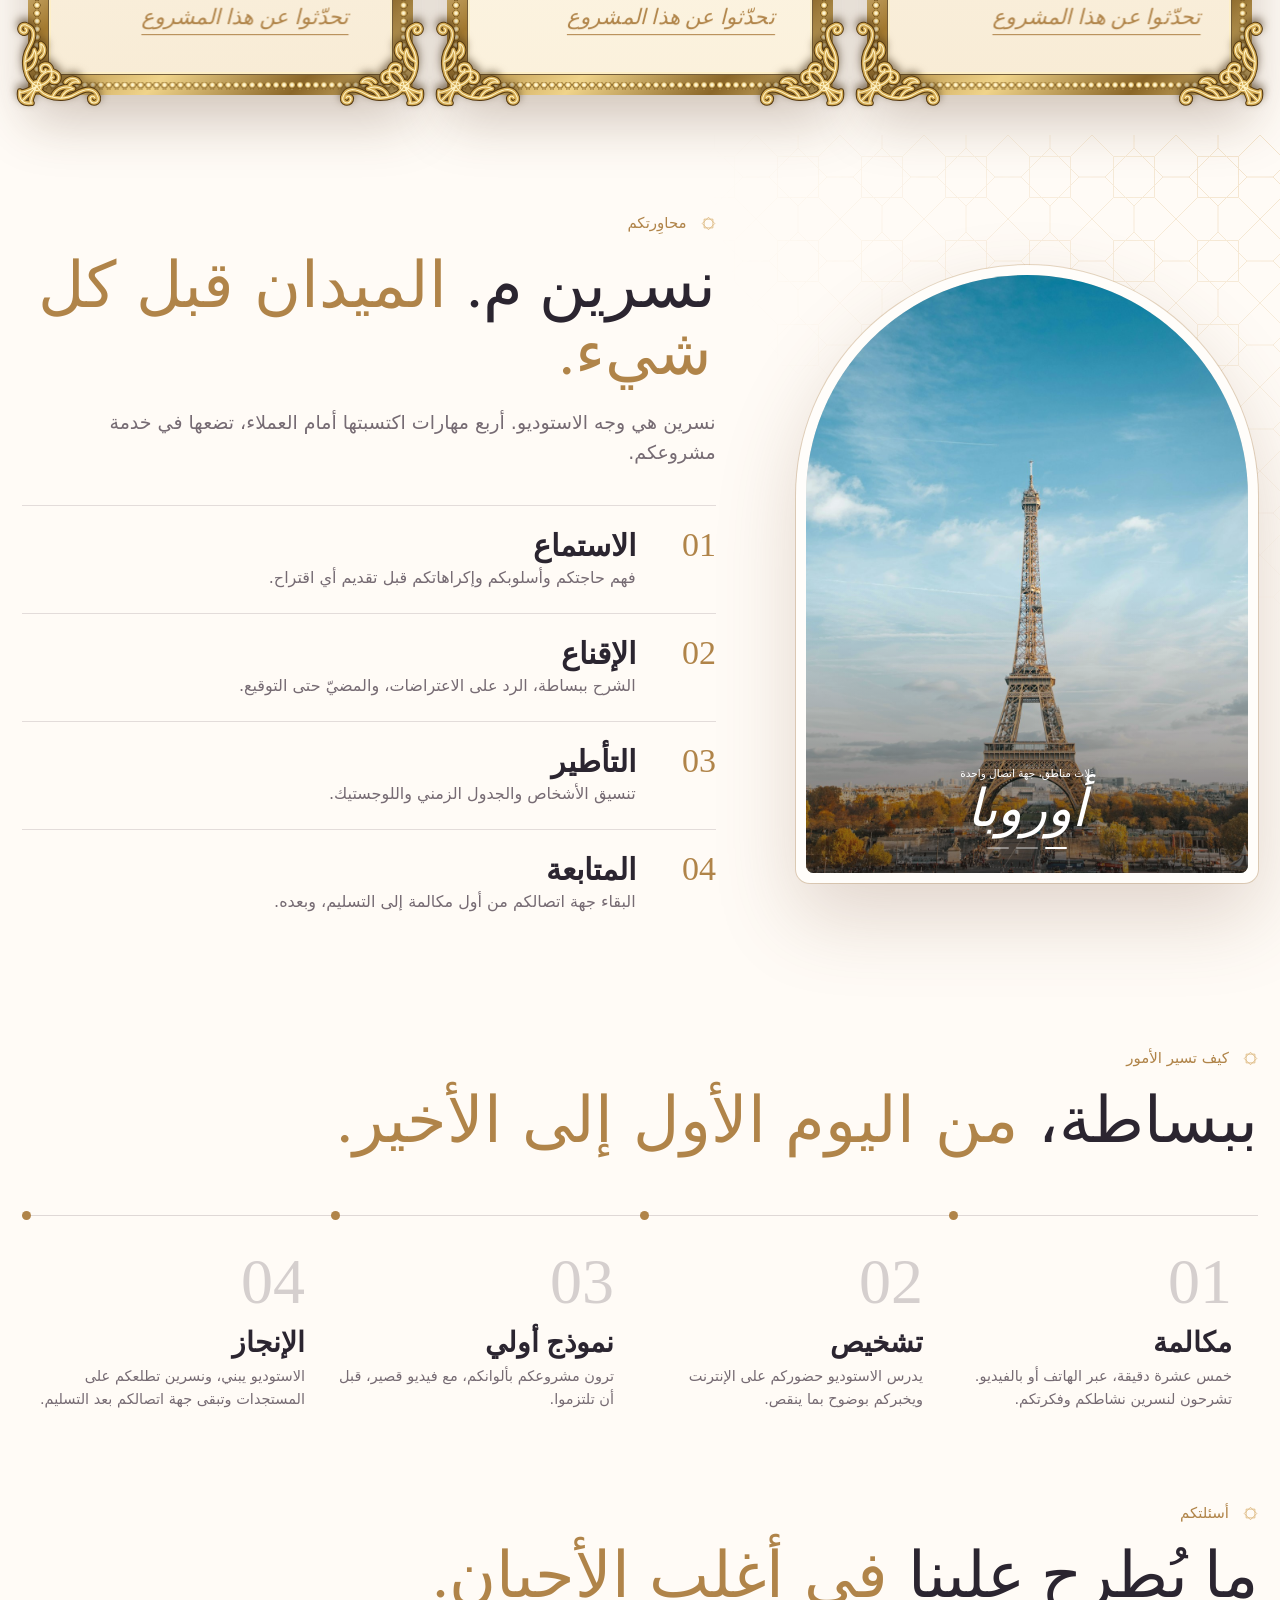
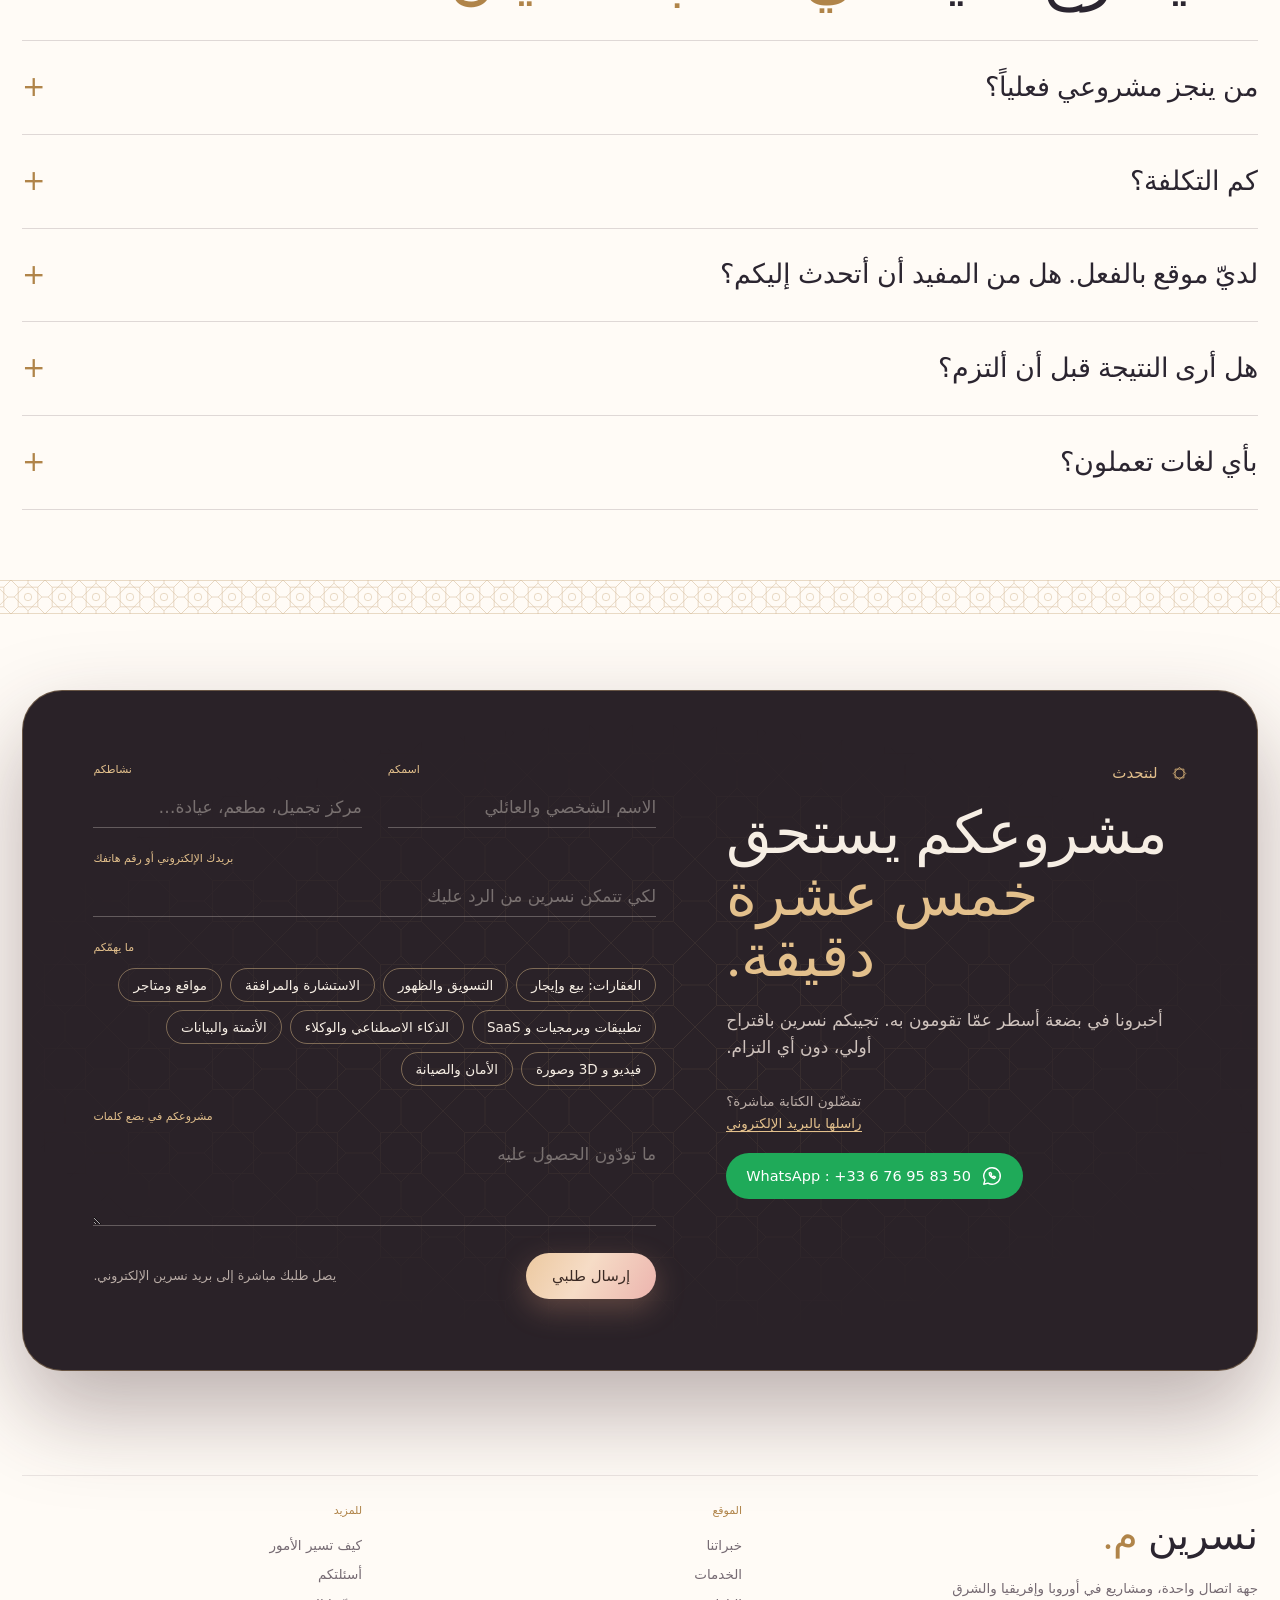
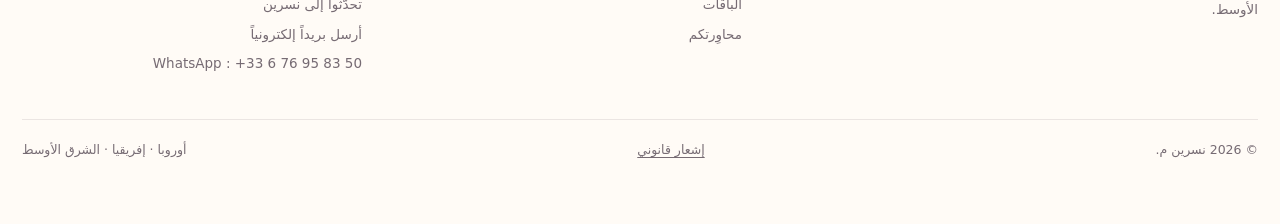
==== commit 64539a9f: "Plaque de l'accueil : retour au premier message « Tout le digital · Une seule interlocutrice » Co-Au" ====
--- a/ar/index.html
+++ b/ar/index.html
@@ -110,7 +110,7 @@
         <ul class="faits tfaits"><li><b>10 سنوات</b>من العمل التجاري الميداني</li><li><b><span data-total>98</span> خدمة</b>مجتمعة في استوديو واحد</li><li><b>3 مناطق</b>أوروبا، إفريقيا، الشرق الأوسط</li></ul>
         <div class="domaine tdom">اليوم، في خدمة <b id="domaine">التجارة</b></div>
       </div></div>
-      <figcaption class="plaque"><b>وسيطة أعمال</b><span>السيدة نسرين م.</span></figcaption>
+      <figcaption class="plaque"><b>كل ما هو رقمي</b><span>محاوِرة واحدة</span></figcaption>
     </figure>
   </div>
 </section>
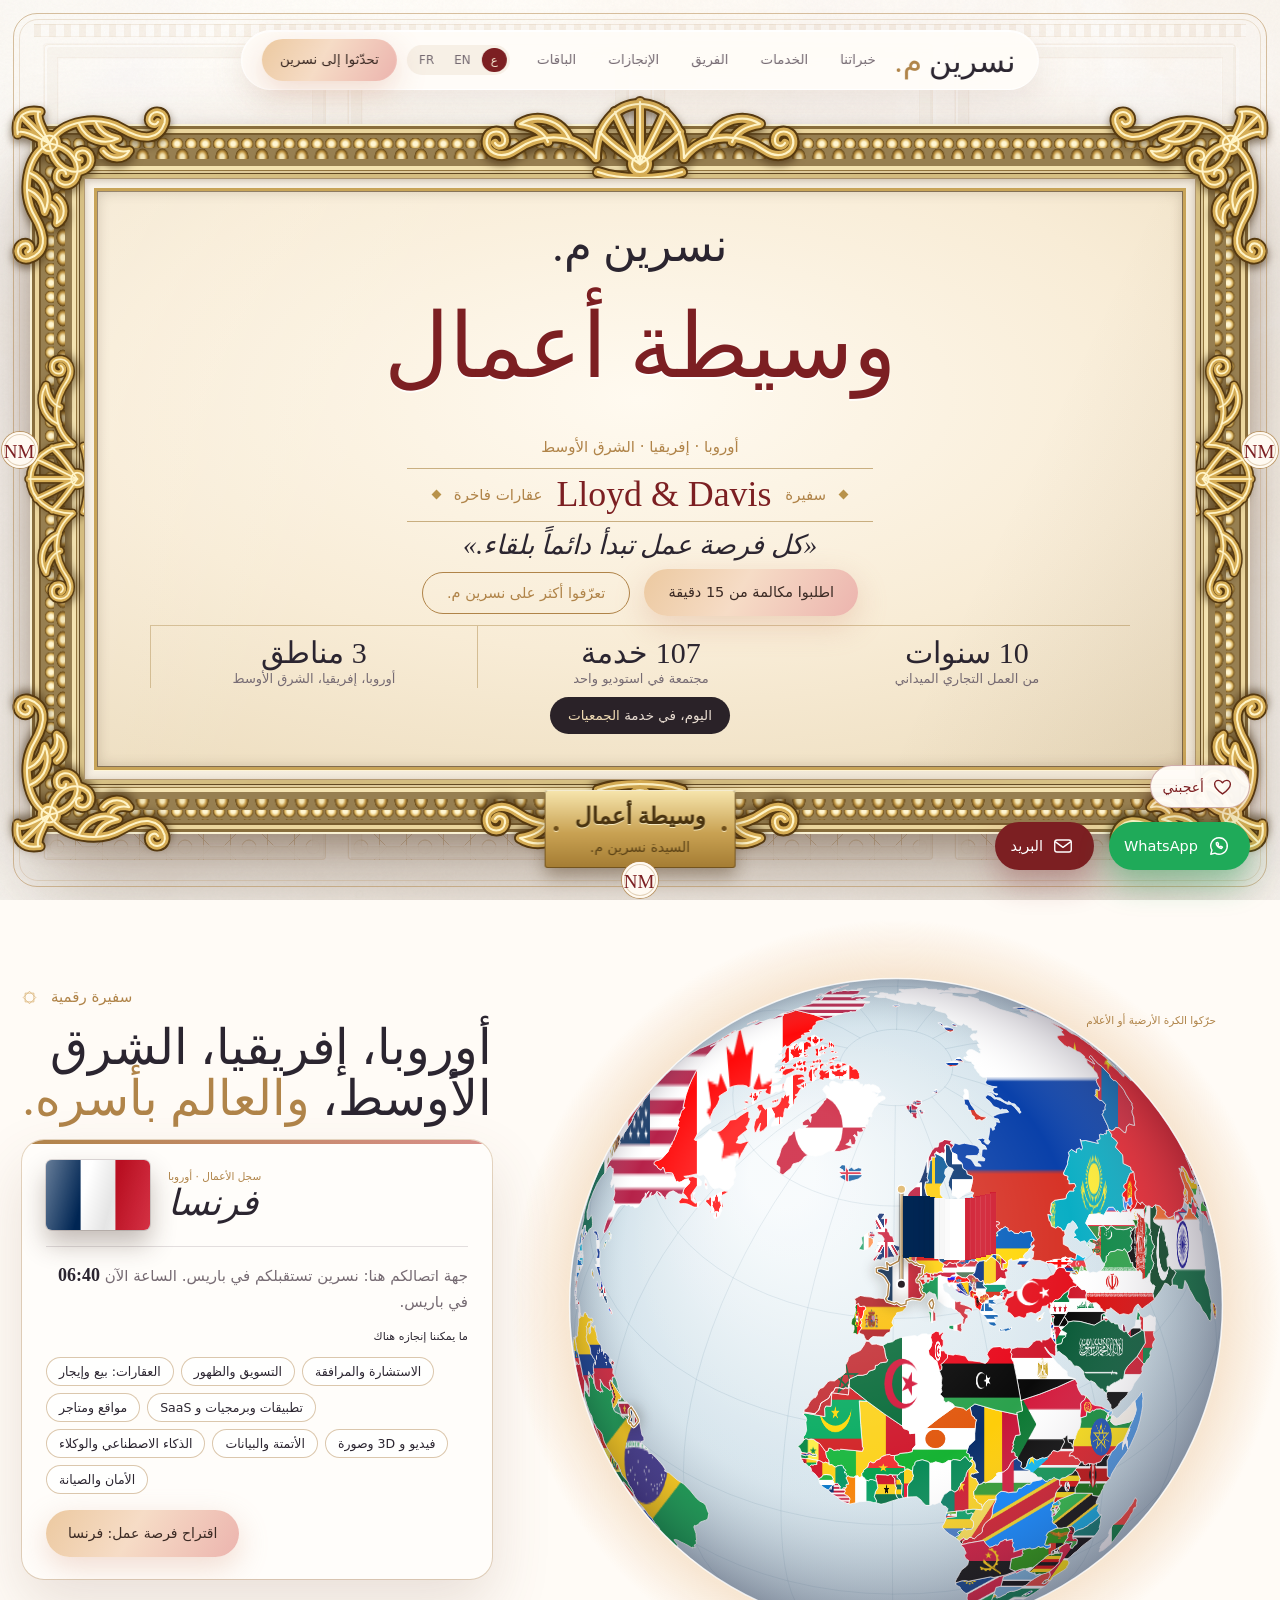
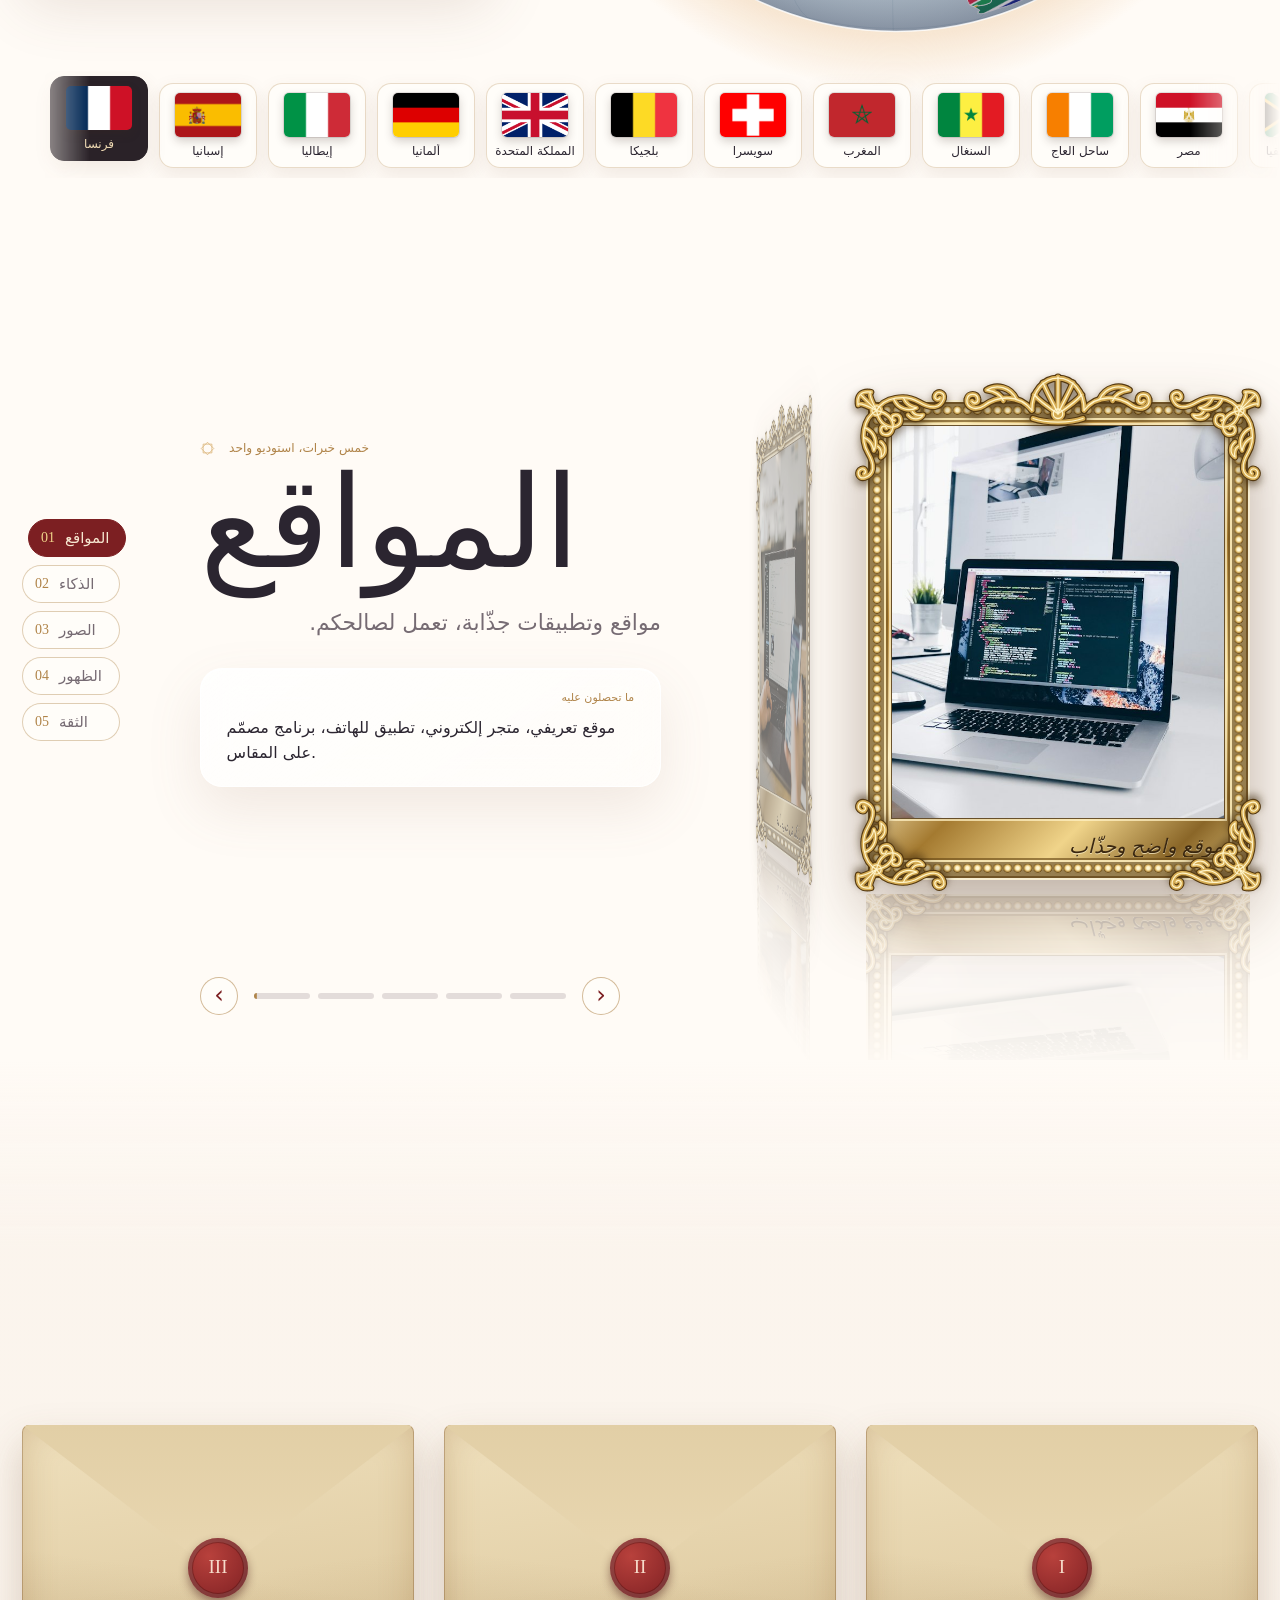
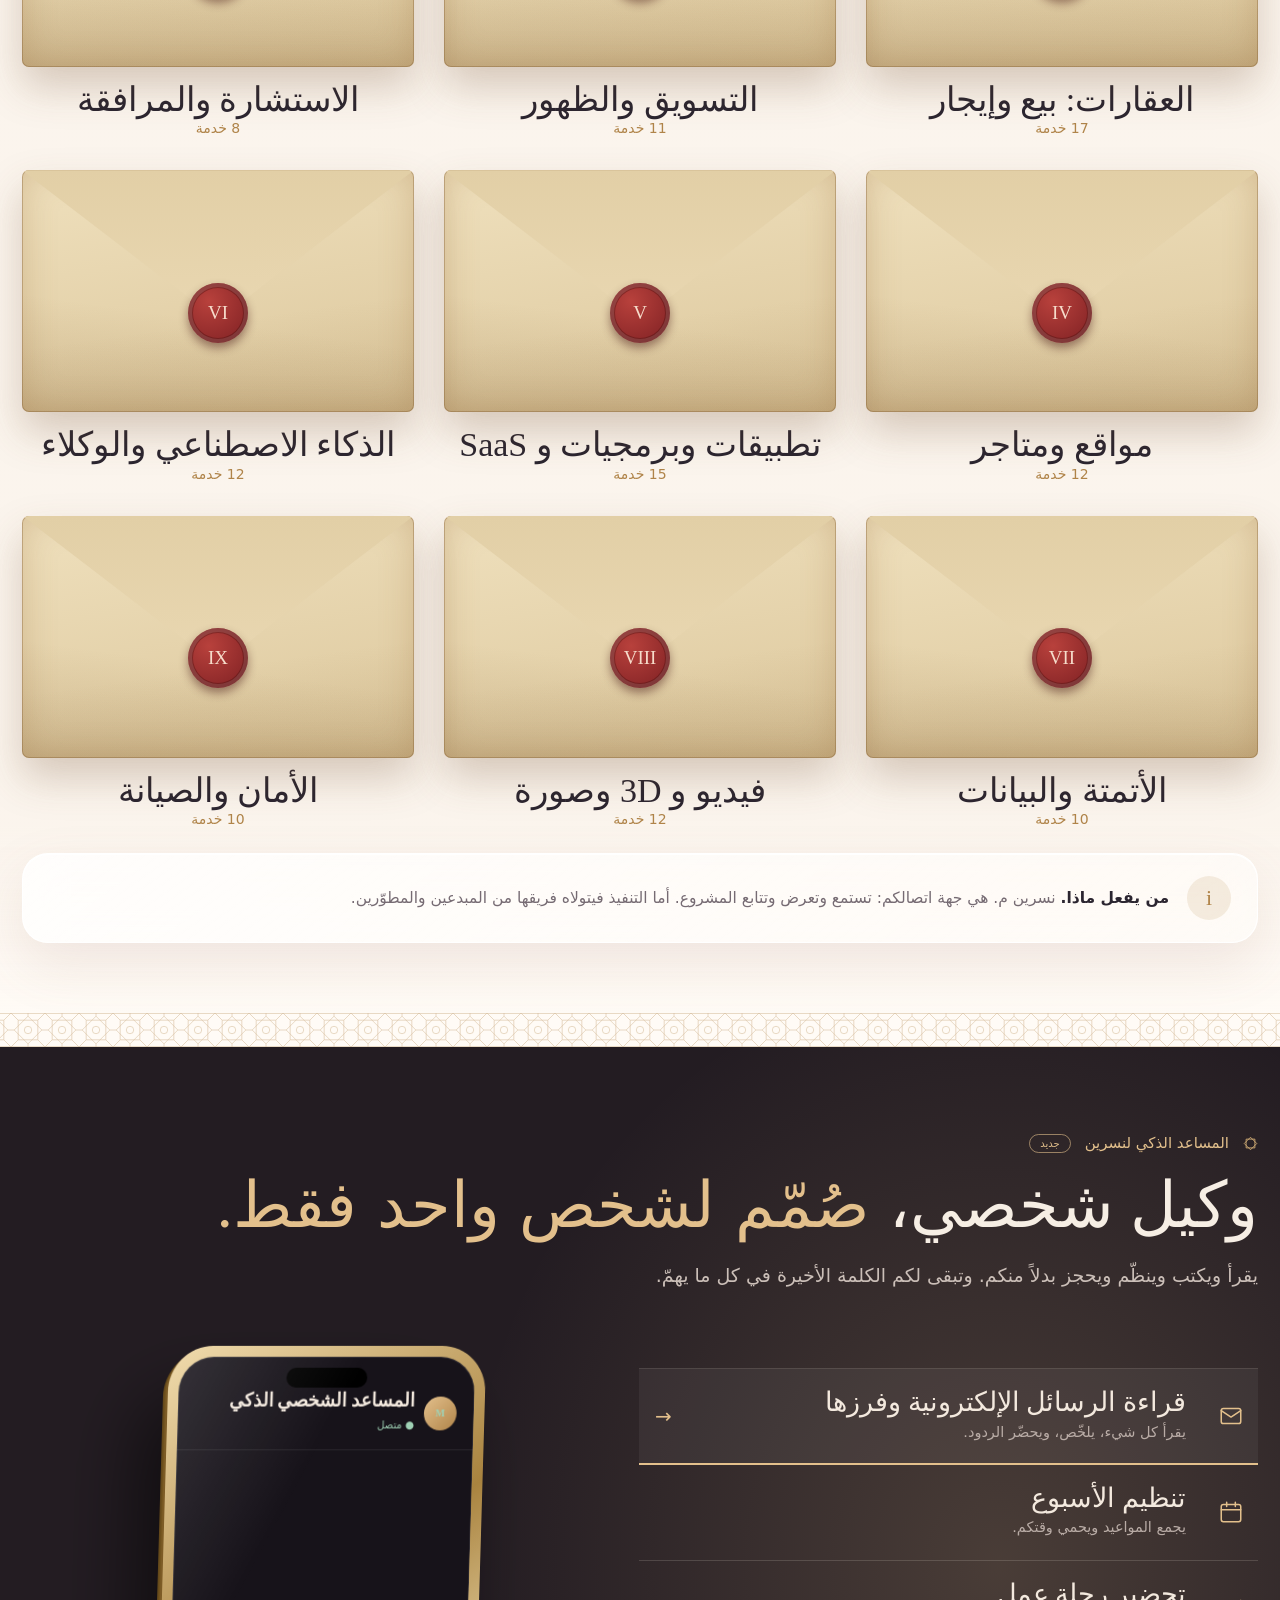
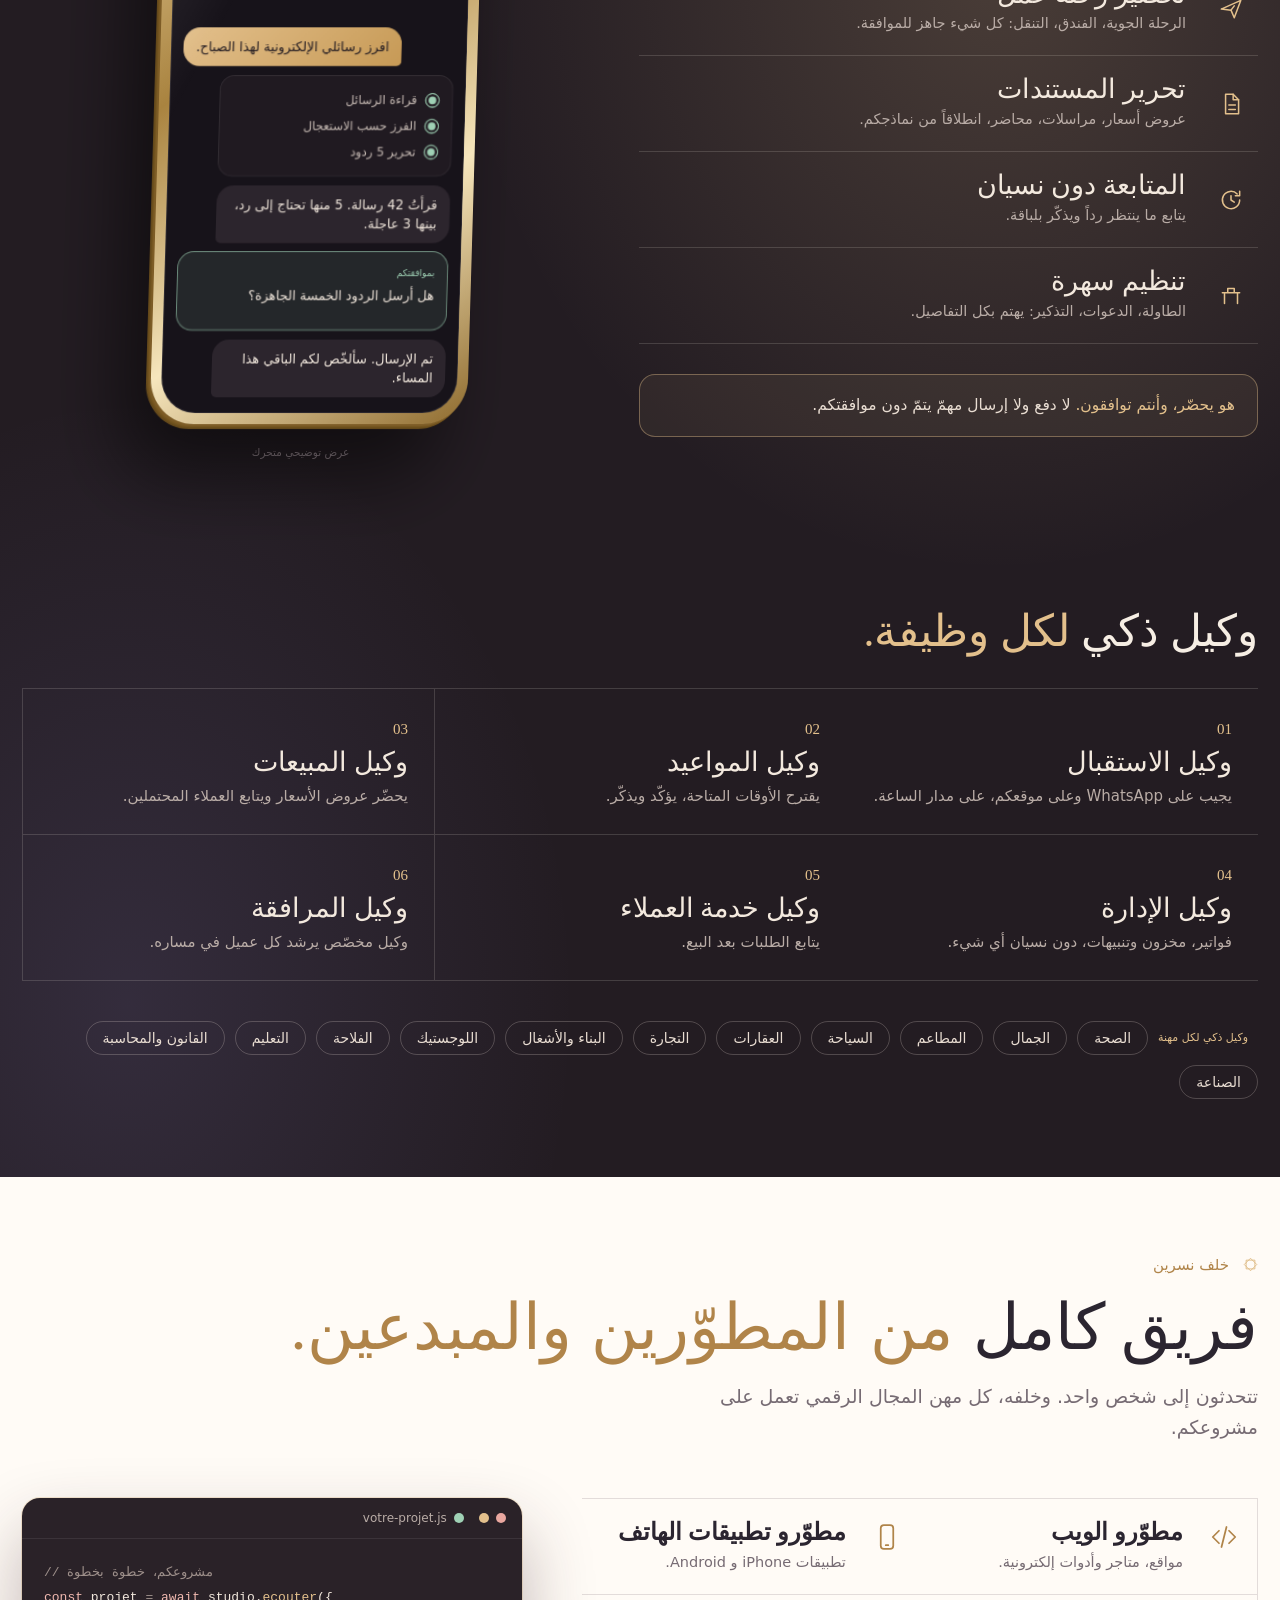
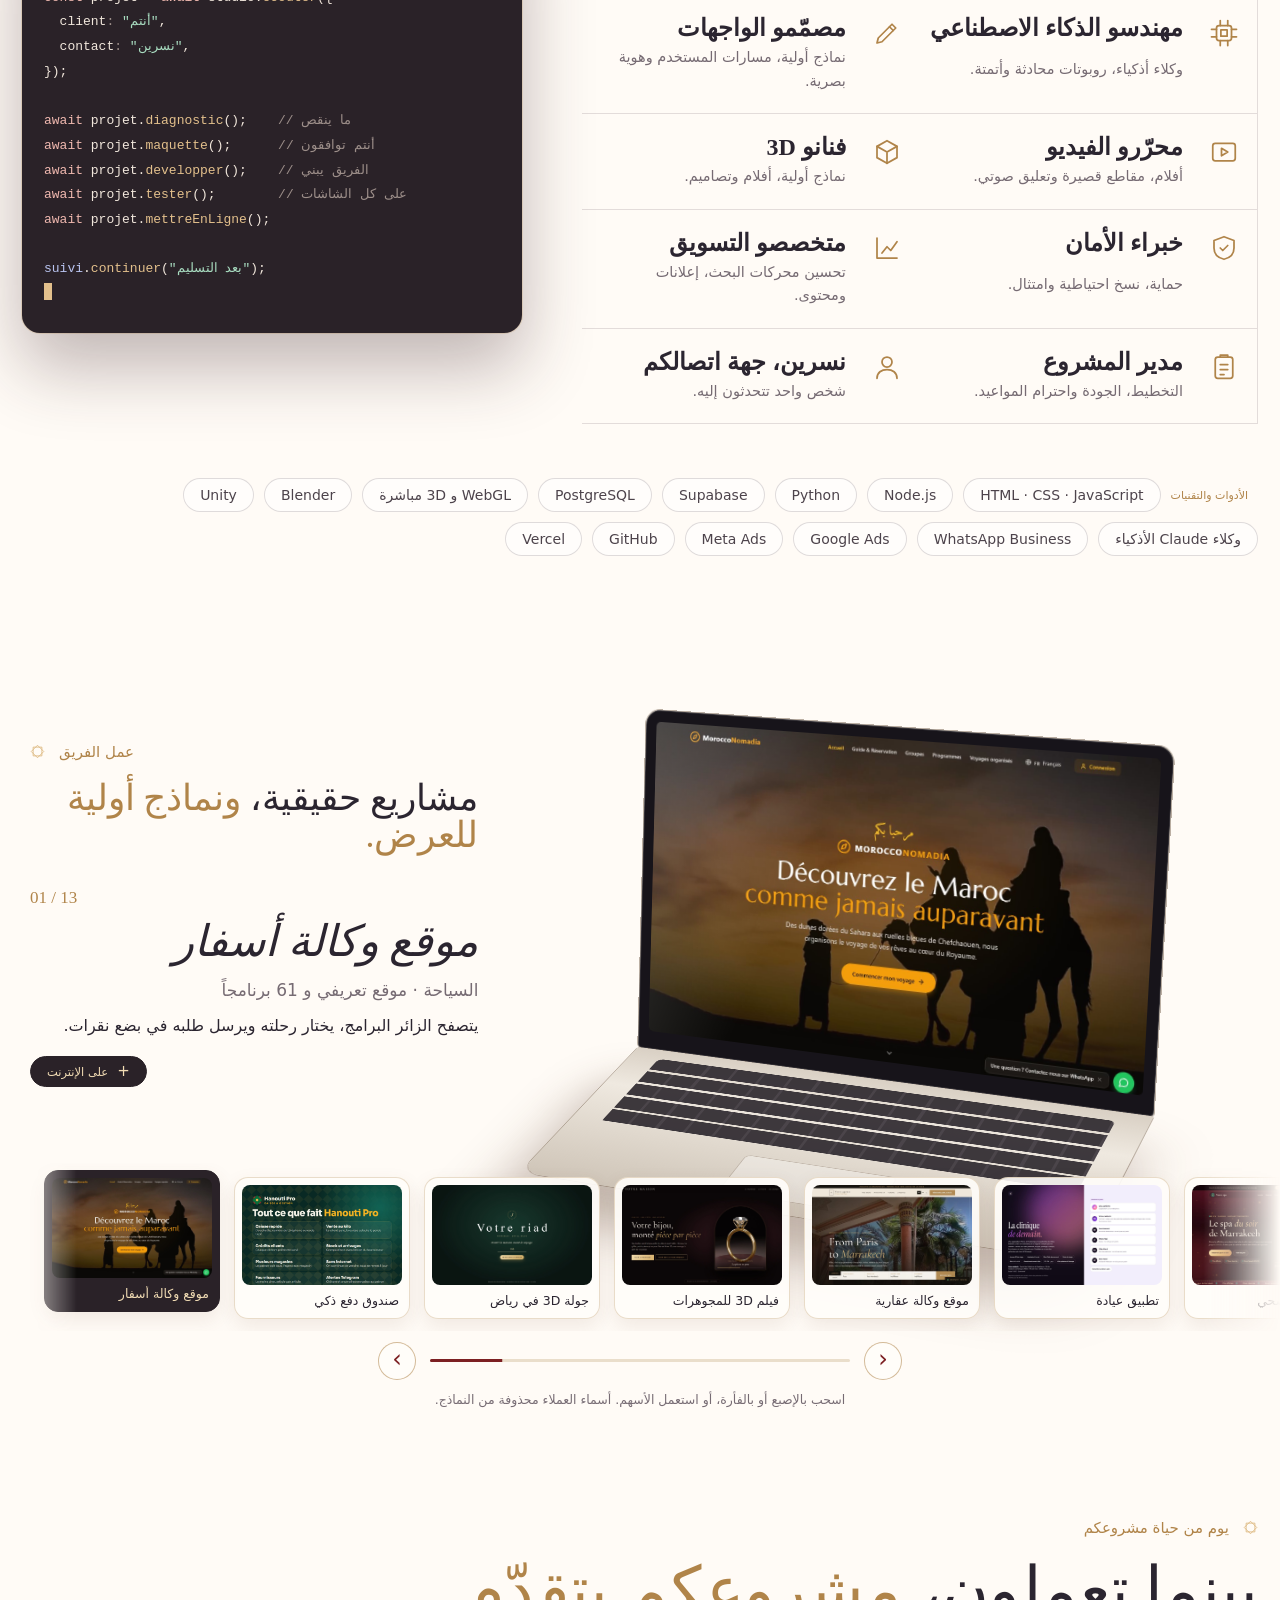
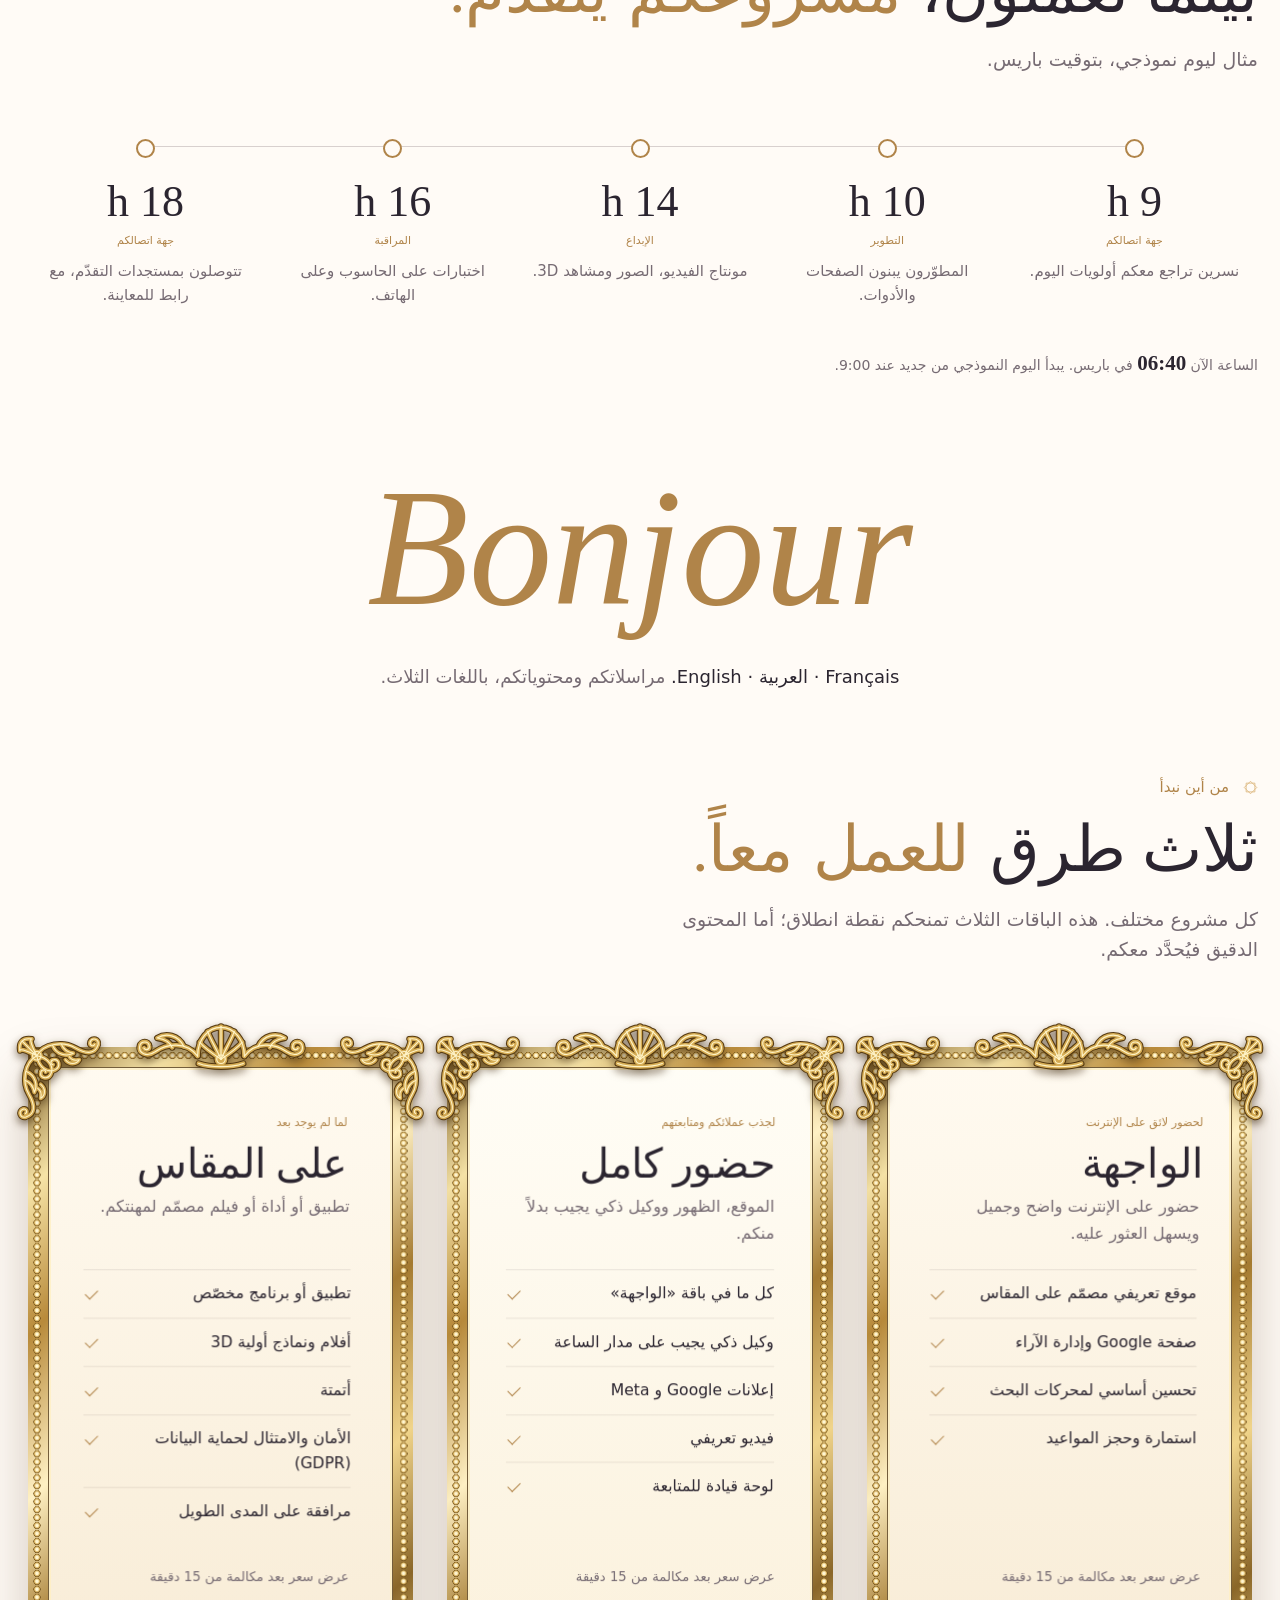
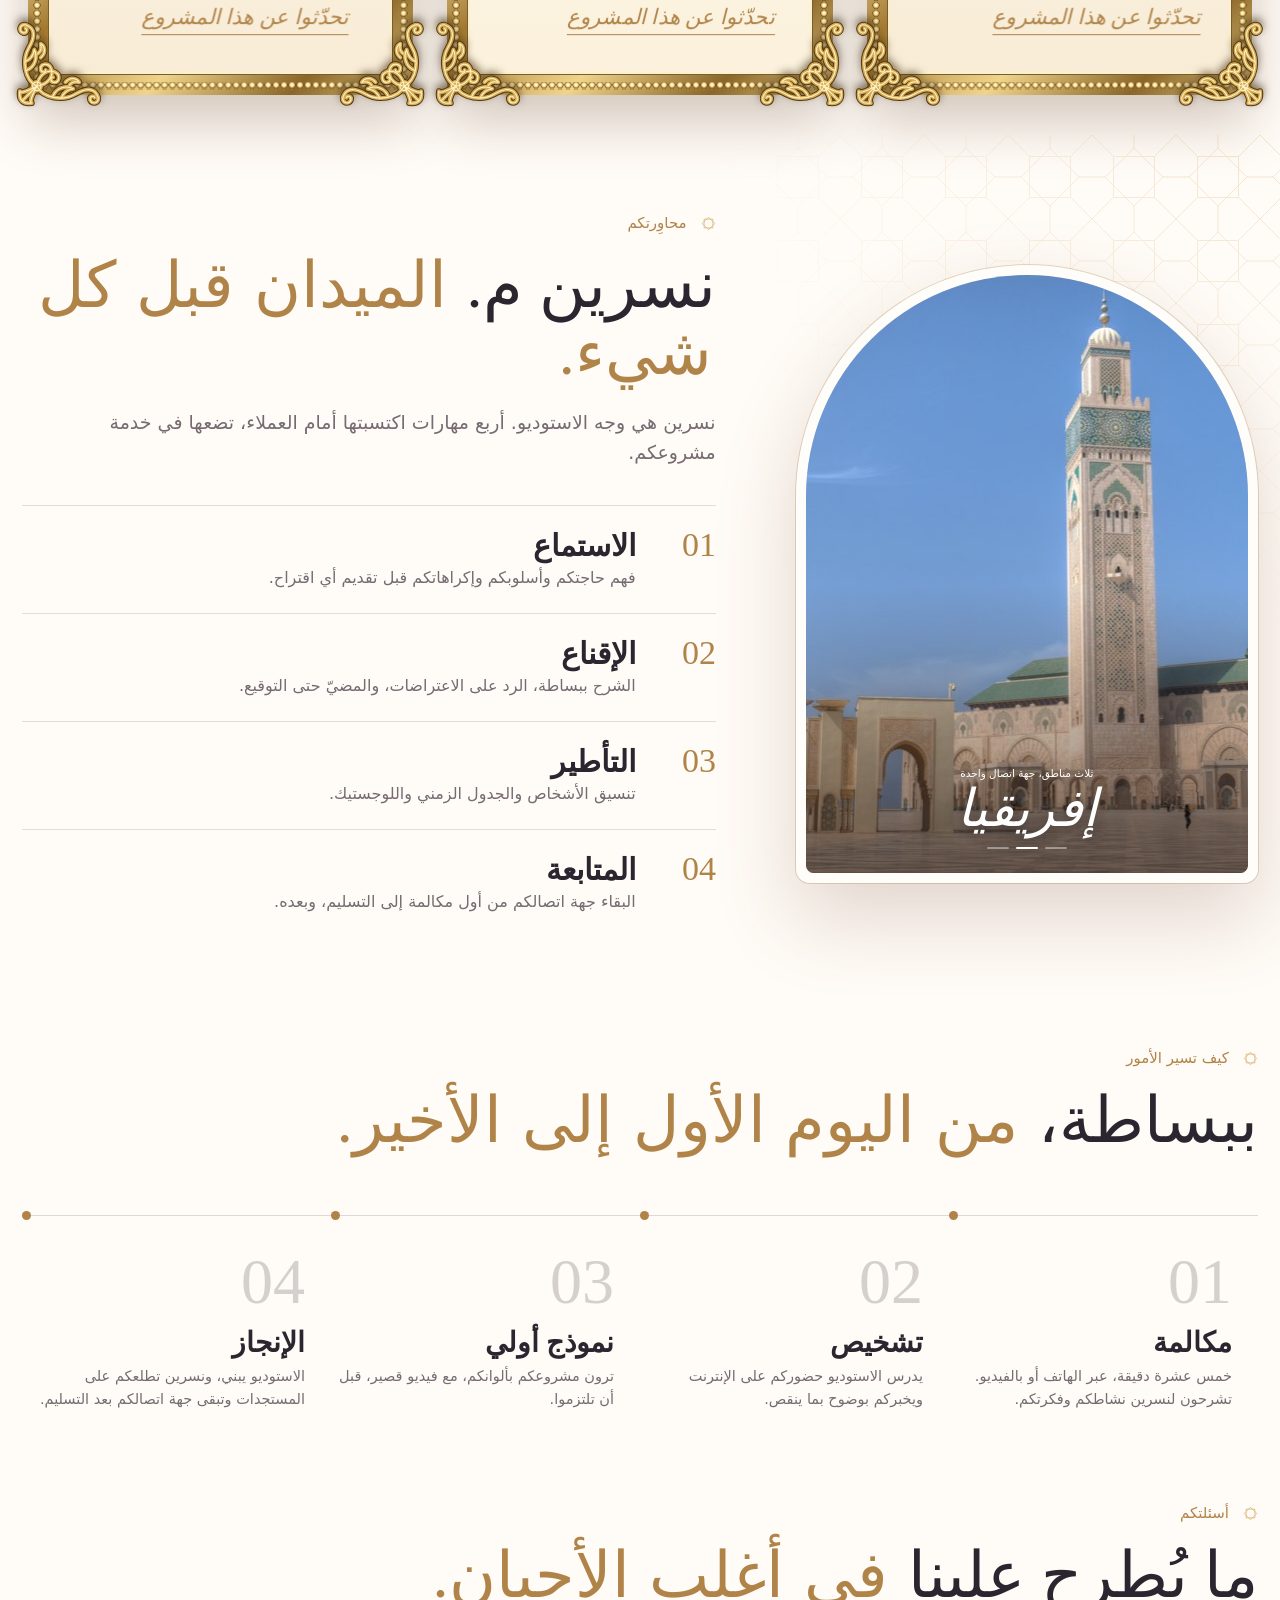
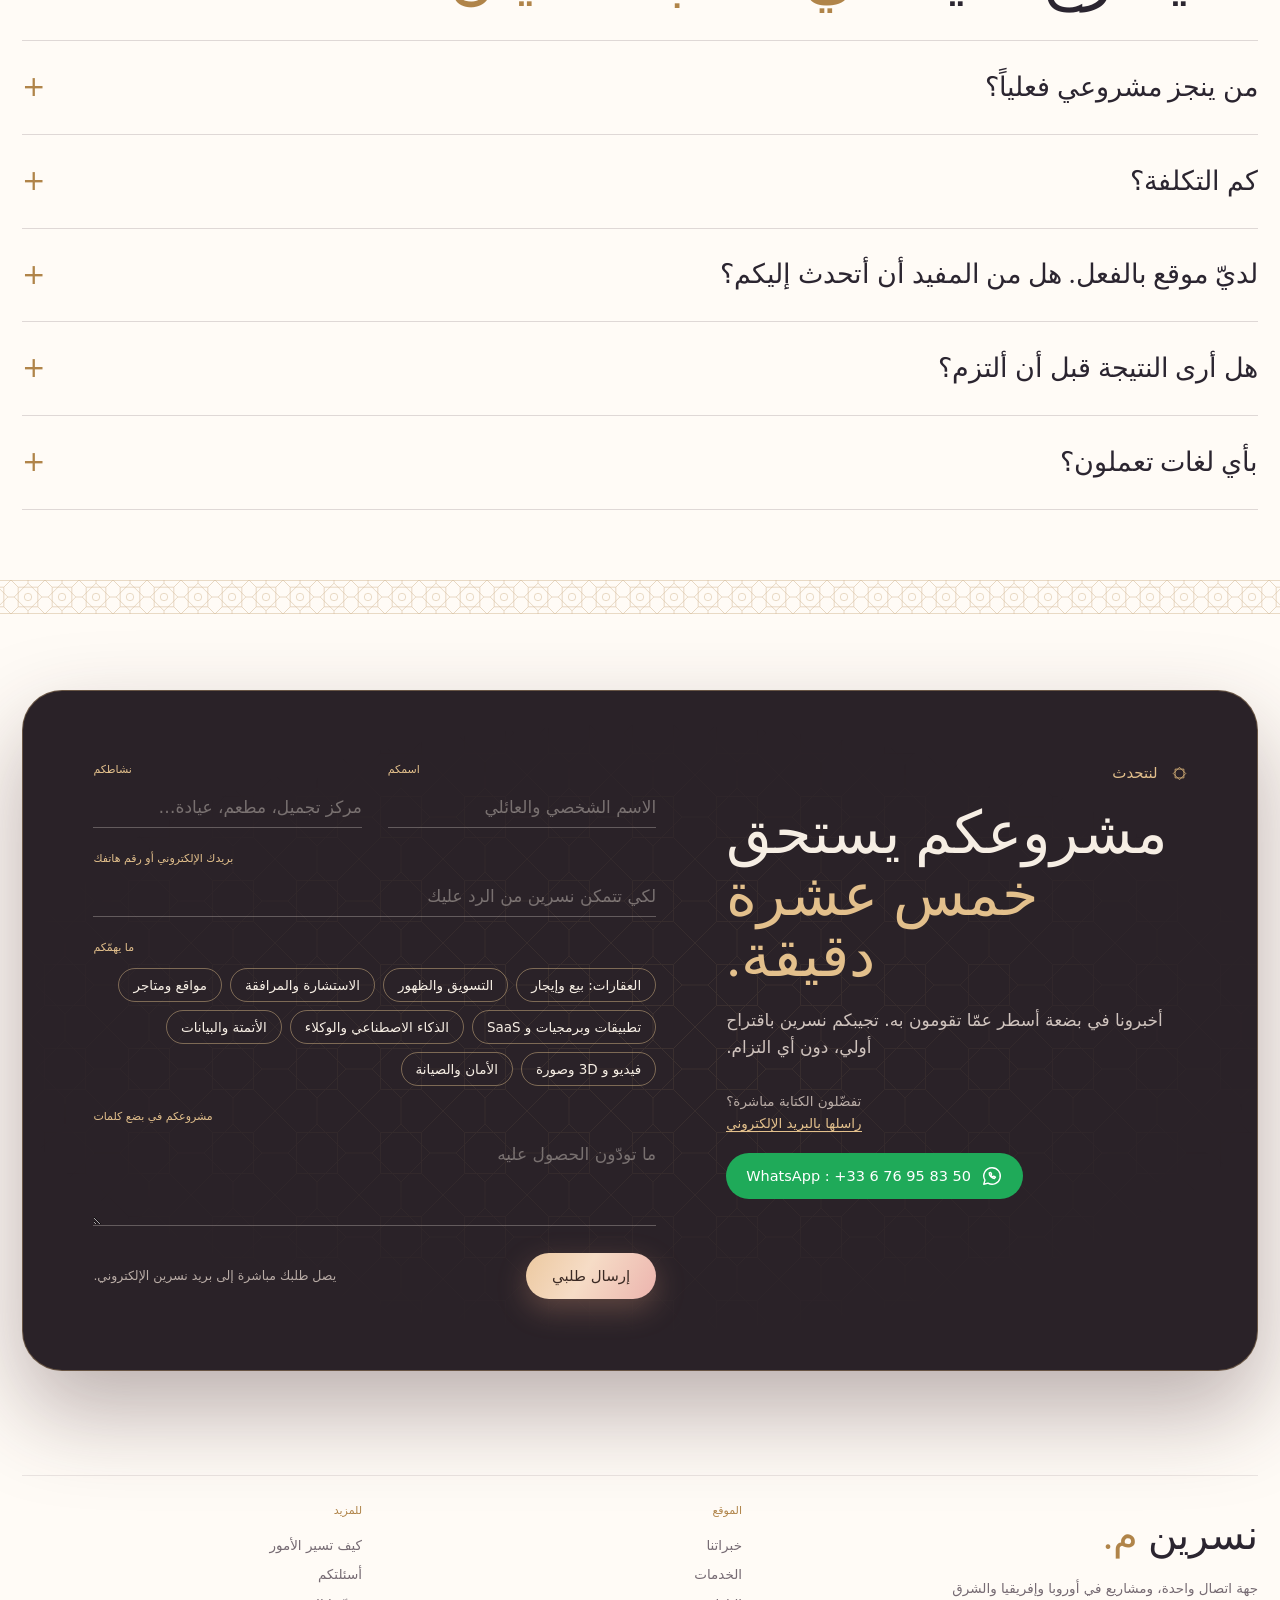
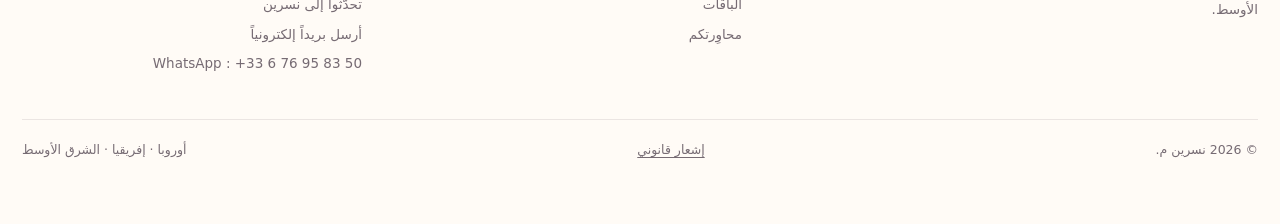
==== commit 6f19bd74: "Plaque Apporteuse d'affaires / Madame Nisrine M., initiales NM sur le cadre de la page Co-Authored-B" ====
--- a/ar/index.html
+++ b/ar/index.html
@@ -27,7 +27,7 @@
 <link rel="preconnect" href="https://fonts.gstatic.com" crossorigin>
 <link href="https://fonts.googleapis.com/css2?family=Pinyon+Script&family=IM+Fell+English:ital@0;1&family=Cormorant+Garamond:ital,wght@0,400;0,500;0,600;1,400;1,500&family=Jost:wght@300;400;500;600&family=Amiri:ital,wght@0,400;0,700;1,400&family=Aref+Ruqaa:wght@400;700&family=Tajawal:wght@300;400;500;700&display=swap" rel="stylesheet">
 <script>document.documentElement.classList.add('js')</script>
-<link rel="stylesheet" href="../assets/site.css?v=3685a2c9">
+<link rel="stylesheet" href="../assets/site.css?v=f17e8ce1">
 <style>
 /* arabe : écriture de droite à gauche */
 :root{--titre:"Amiri","Cormorant Garamond",Georgia,serif;--texte:"Tajawal","Jost",system-ui,sans-serif}
@@ -110,7 +110,7 @@
         <ul class="faits tfaits"><li><b>10 سنوات</b>من العمل التجاري الميداني</li><li><b><span data-total>98</span> خدمة</b>مجتمعة في استوديو واحد</li><li><b>3 مناطق</b>أوروبا، إفريقيا، الشرق الأوسط</li></ul>
         <div class="domaine tdom">اليوم، في خدمة <b id="domaine">التجارة</b></div>
       </div></div>
-      <figcaption class="plaque"><b>كل ما هو رقمي</b><span>محاوِرة واحدة</span></figcaption>
+      <figcaption class="plaque"><b>وسيطة أعمال</b><span>السيدة نسرين م.</span></figcaption>
     </figure>
   </div>
 </section>
--- a/assets/site.css
+++ b/assets/site.css
@@ -1193,3 +1193,13 @@
 .mel:focus-visible{outline:2px solid var(--or);outline-offset:3px}
 @media (max-width:980px){.mel{right:74px;bottom:16px;padding:13px}.mel span{display:none}}
 
+/* cadre de la page : sur les côtés gauche et droit, les initiales de Nisrine remplacent le petit ornement rond */
+.cadre-page i:nth-child(-n+2){width:36px;height:36px;margin-top:-18px;background:#fffaf2;box-shadow:0 0 0 1px rgba(176,132,73,.75),inset 0 0 0 2px #fffaf2,inset 0 0 0 3px rgba(176,132,73,.35);display:grid;place-items:center}
+.cadre-page i:nth-child(1){left:-12px}
+.cadre-page i:nth-child(2){right:-12px}
+.cadre-page i:nth-child(-n+2)::after{content:"NM";font:400 19px/1 "Pinyon Script",cursive;font-style:normal;letter-spacing:0;color:#7c1f22;transform:translate(-1px,1px)}
+@media (max-width:980px){.cadre-page i:nth-child(-n+2){display:none}}
+/* les initiales aussi sur l'ornement du bas (précision de Nisrine) */
+.cadre-page i:nth-child(3){width:36px;height:36px;margin-left:-18px;bottom:-12px;background:#fffaf2;box-shadow:0 0 0 1px rgba(176,132,73,.75),inset 0 0 0 2px #fffaf2,inset 0 0 0 3px rgba(176,132,73,.35);display:grid;place-items:center}
+.cadre-page i:nth-child(3)::after{content:"NM";font:400 19px/1 "Pinyon Script",cursive;font-style:normal;letter-spacing:0;color:#7c1f22;transform:translate(-1px,1px)}
+@media (max-width:980px){.cadre-page i:nth-child(3){display:none}}
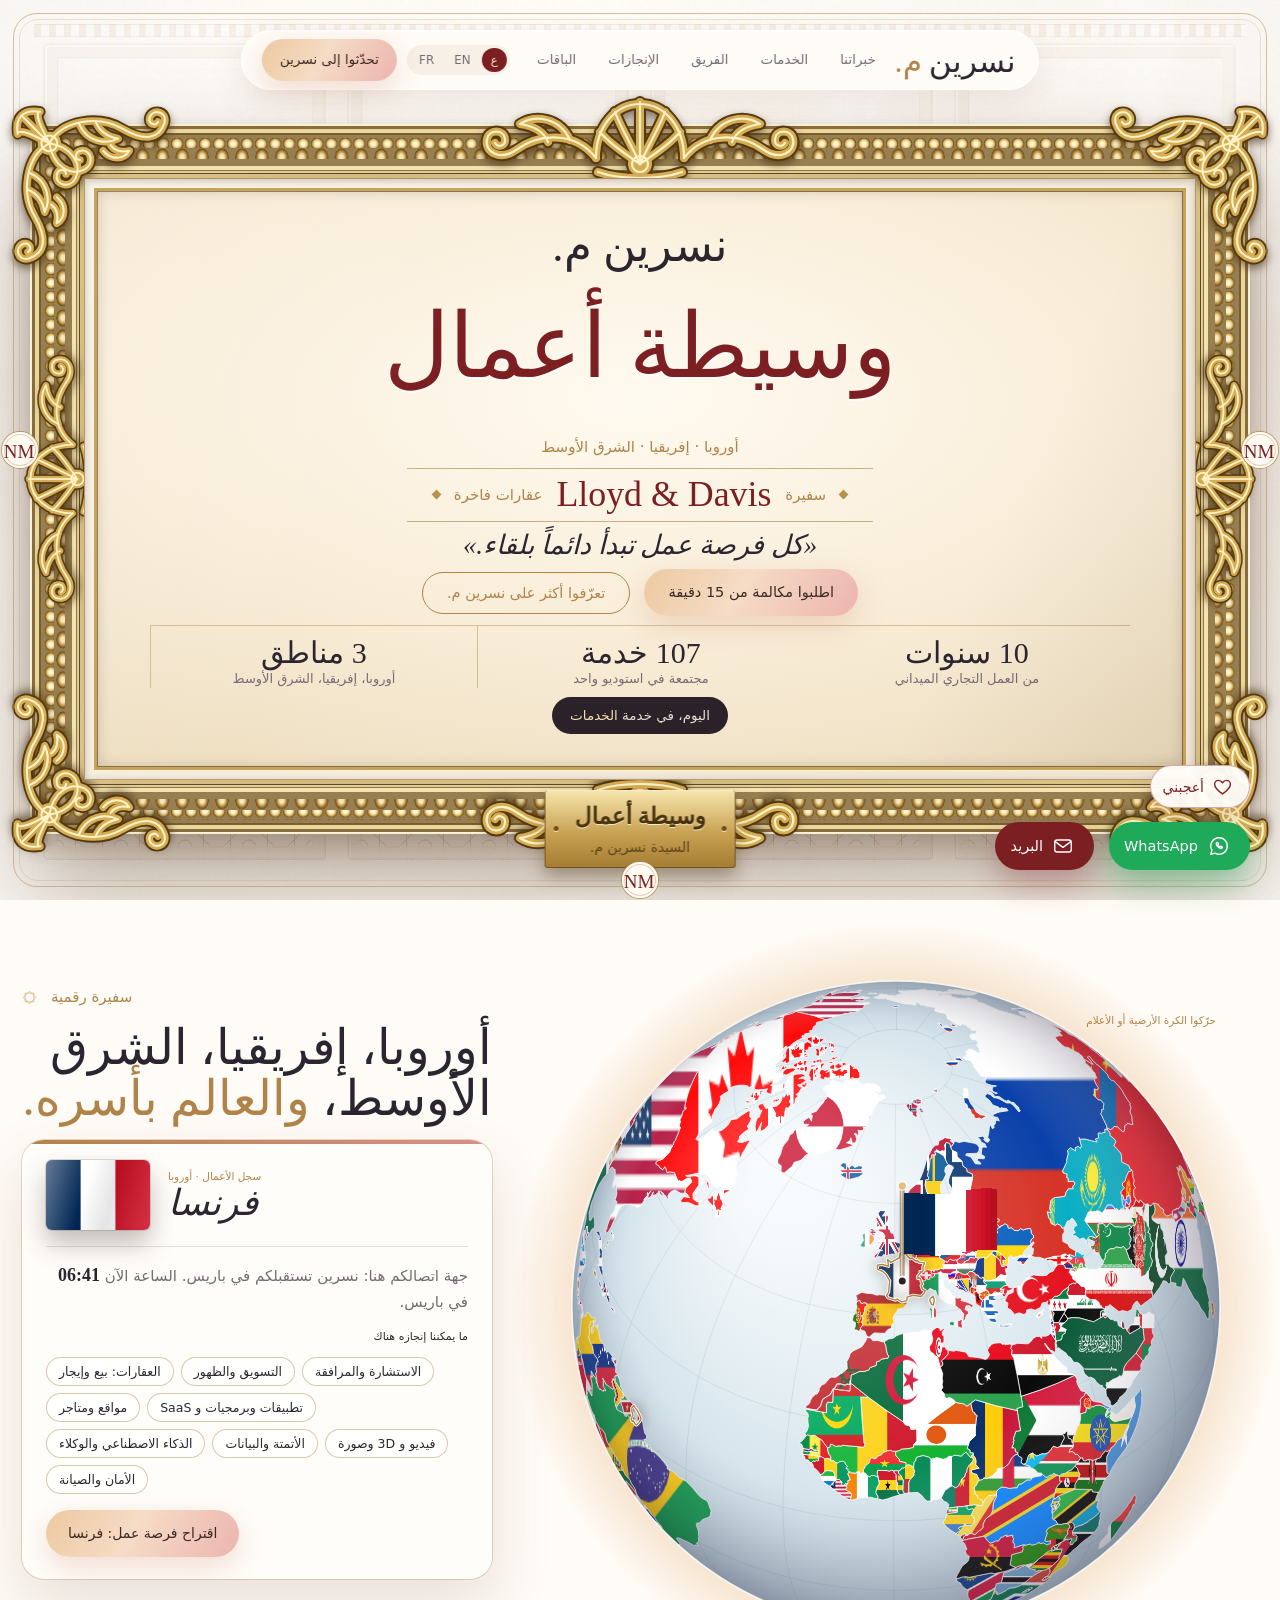
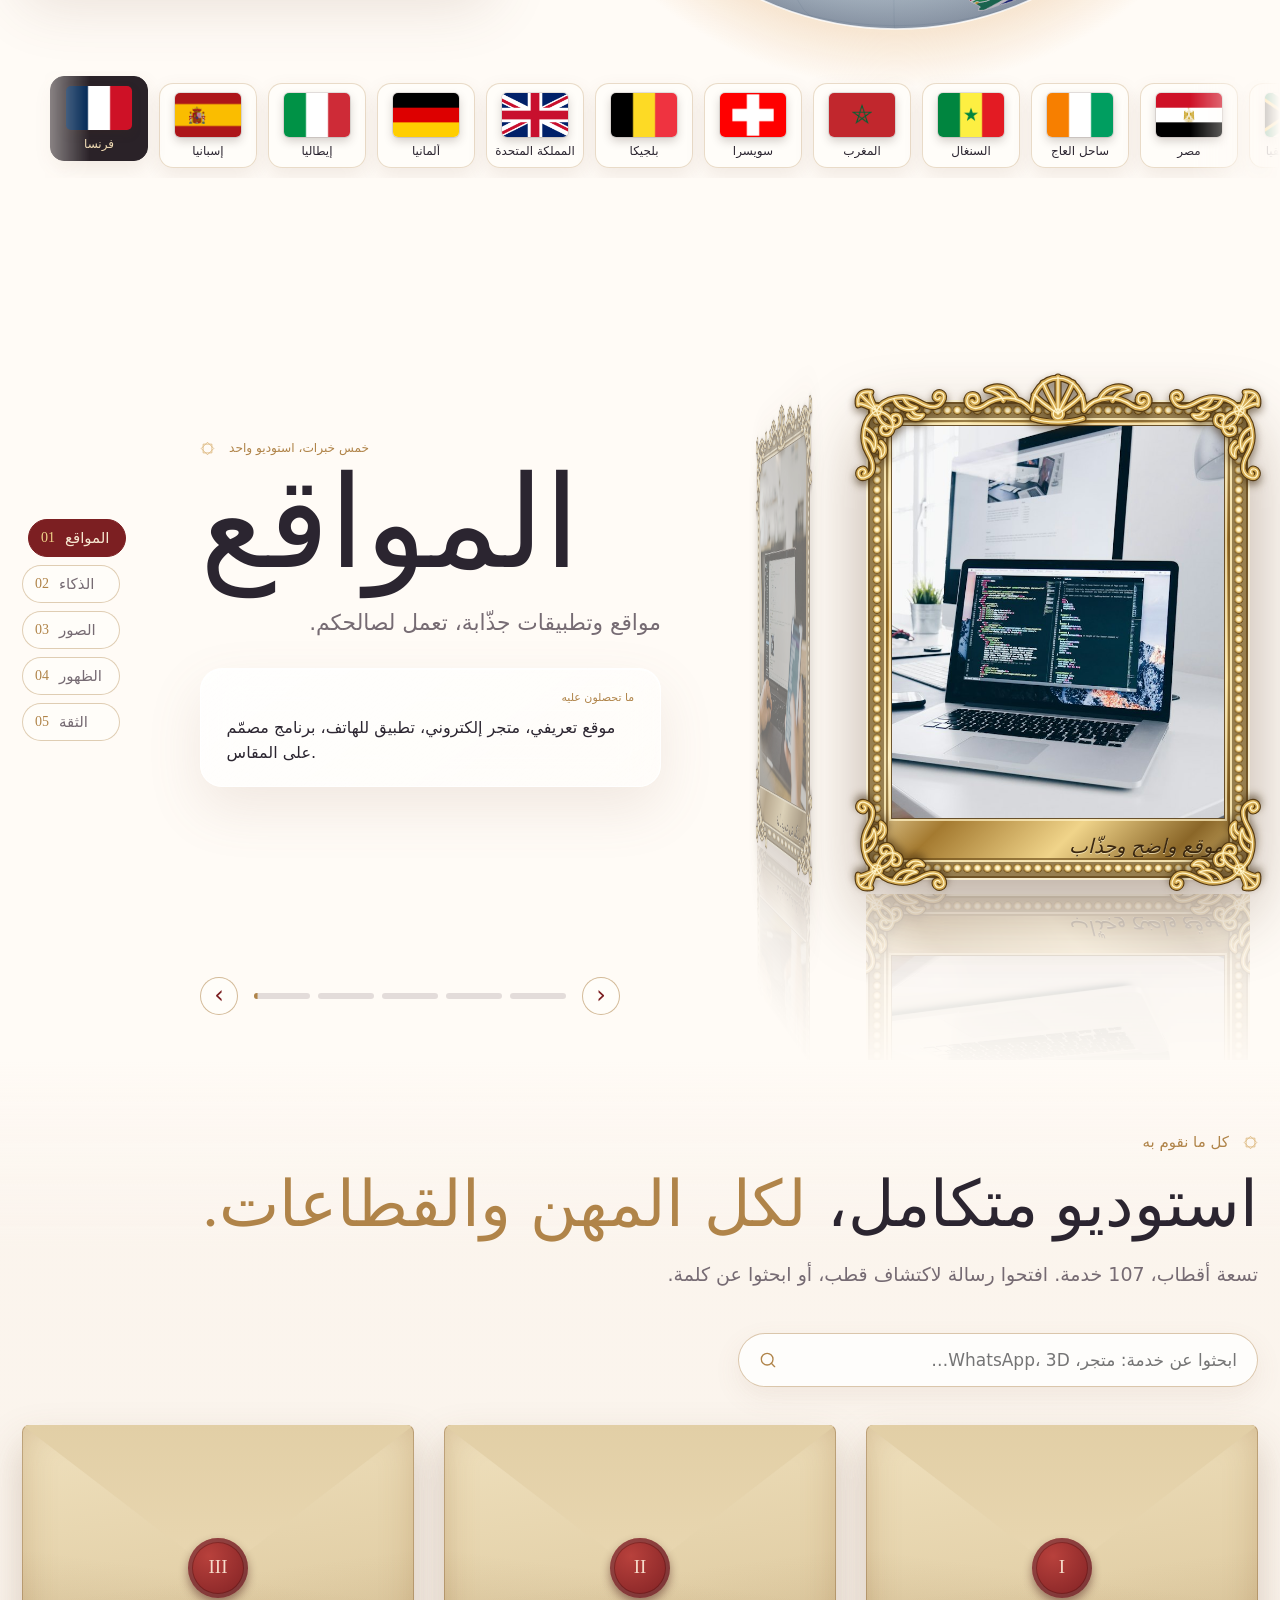
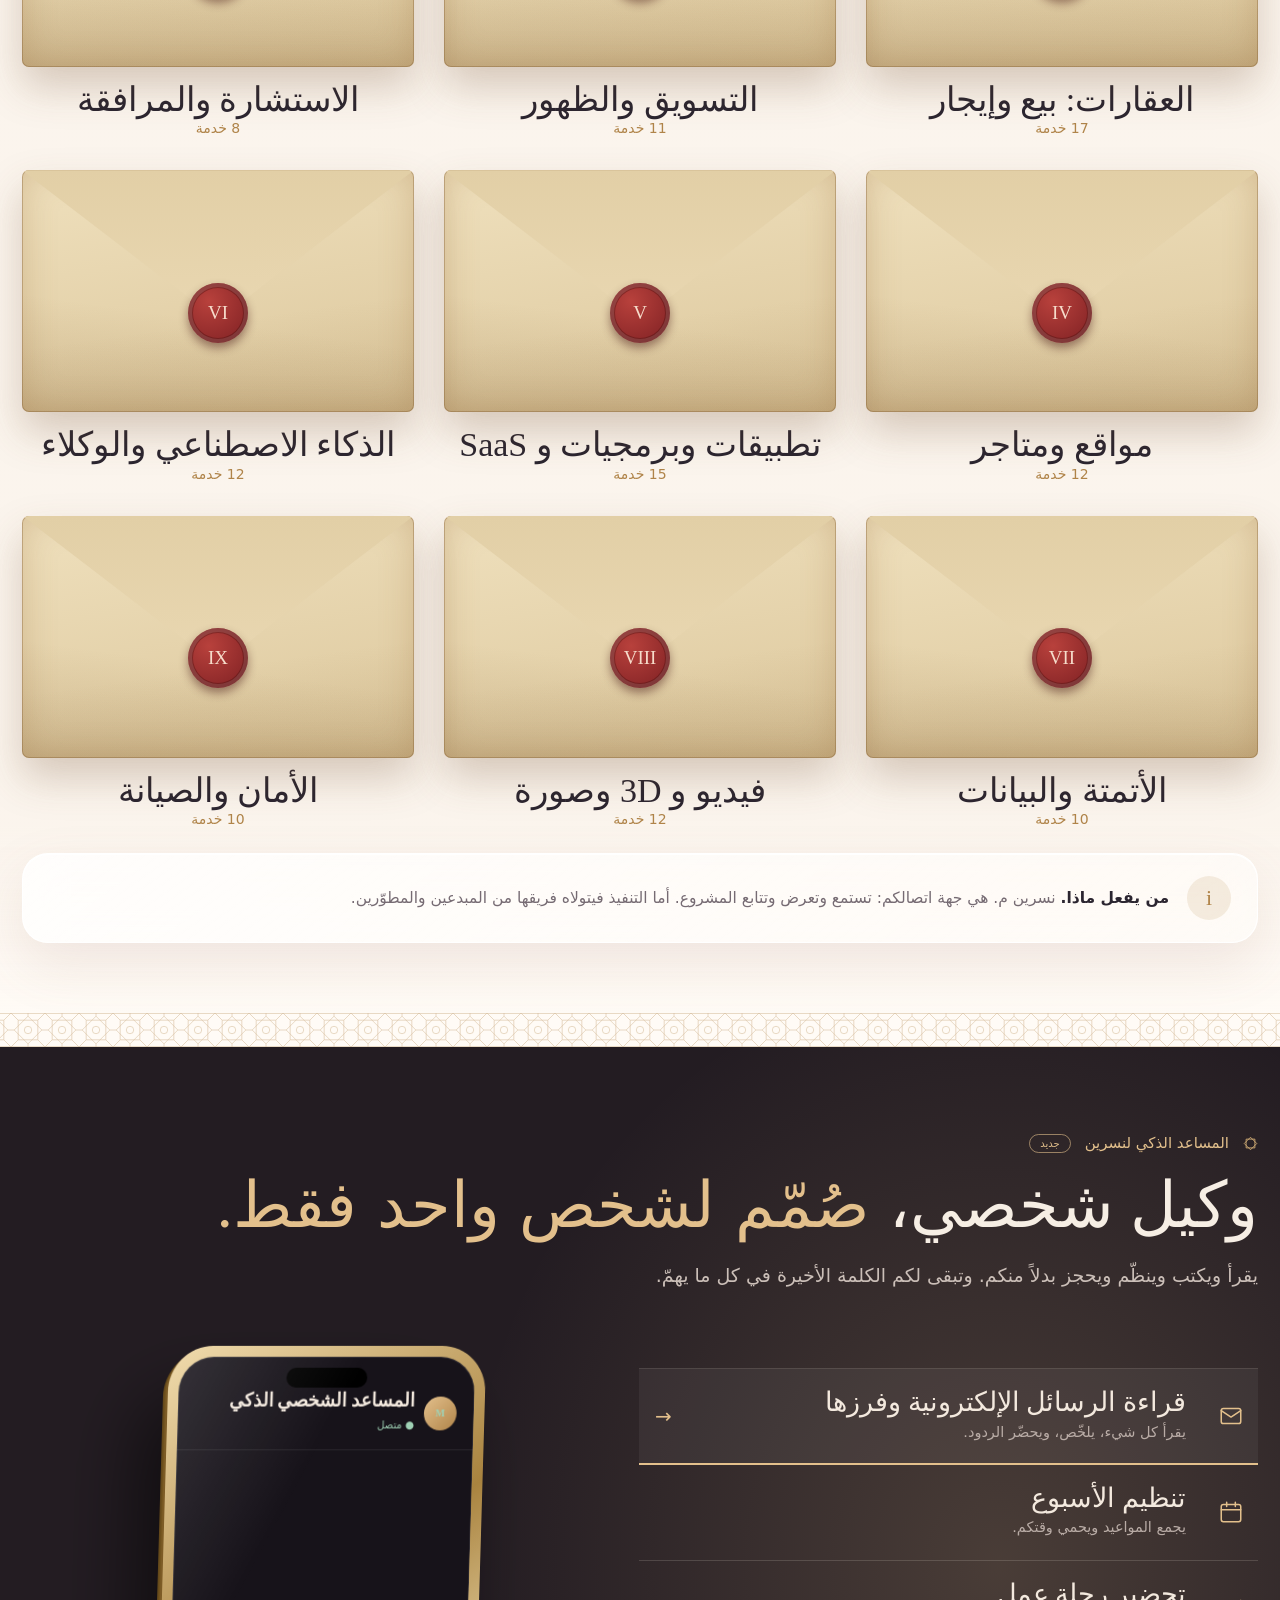
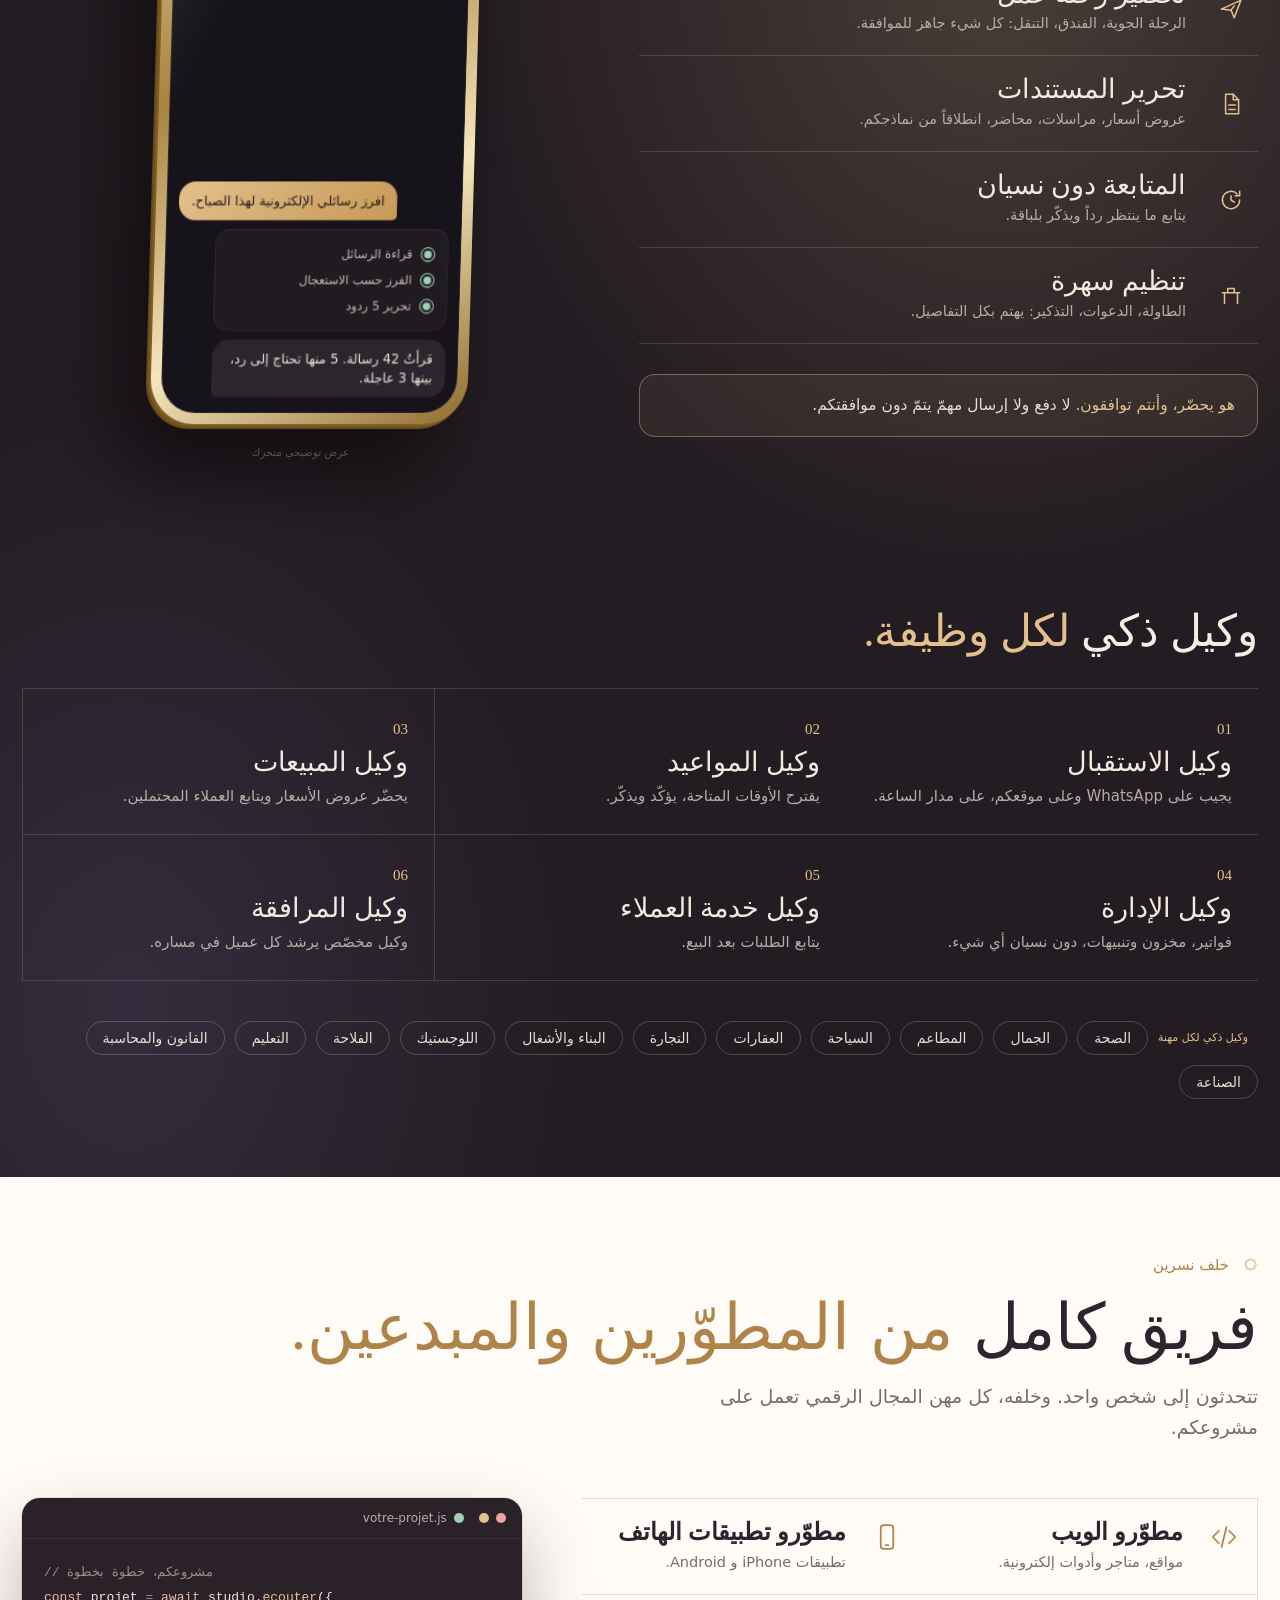
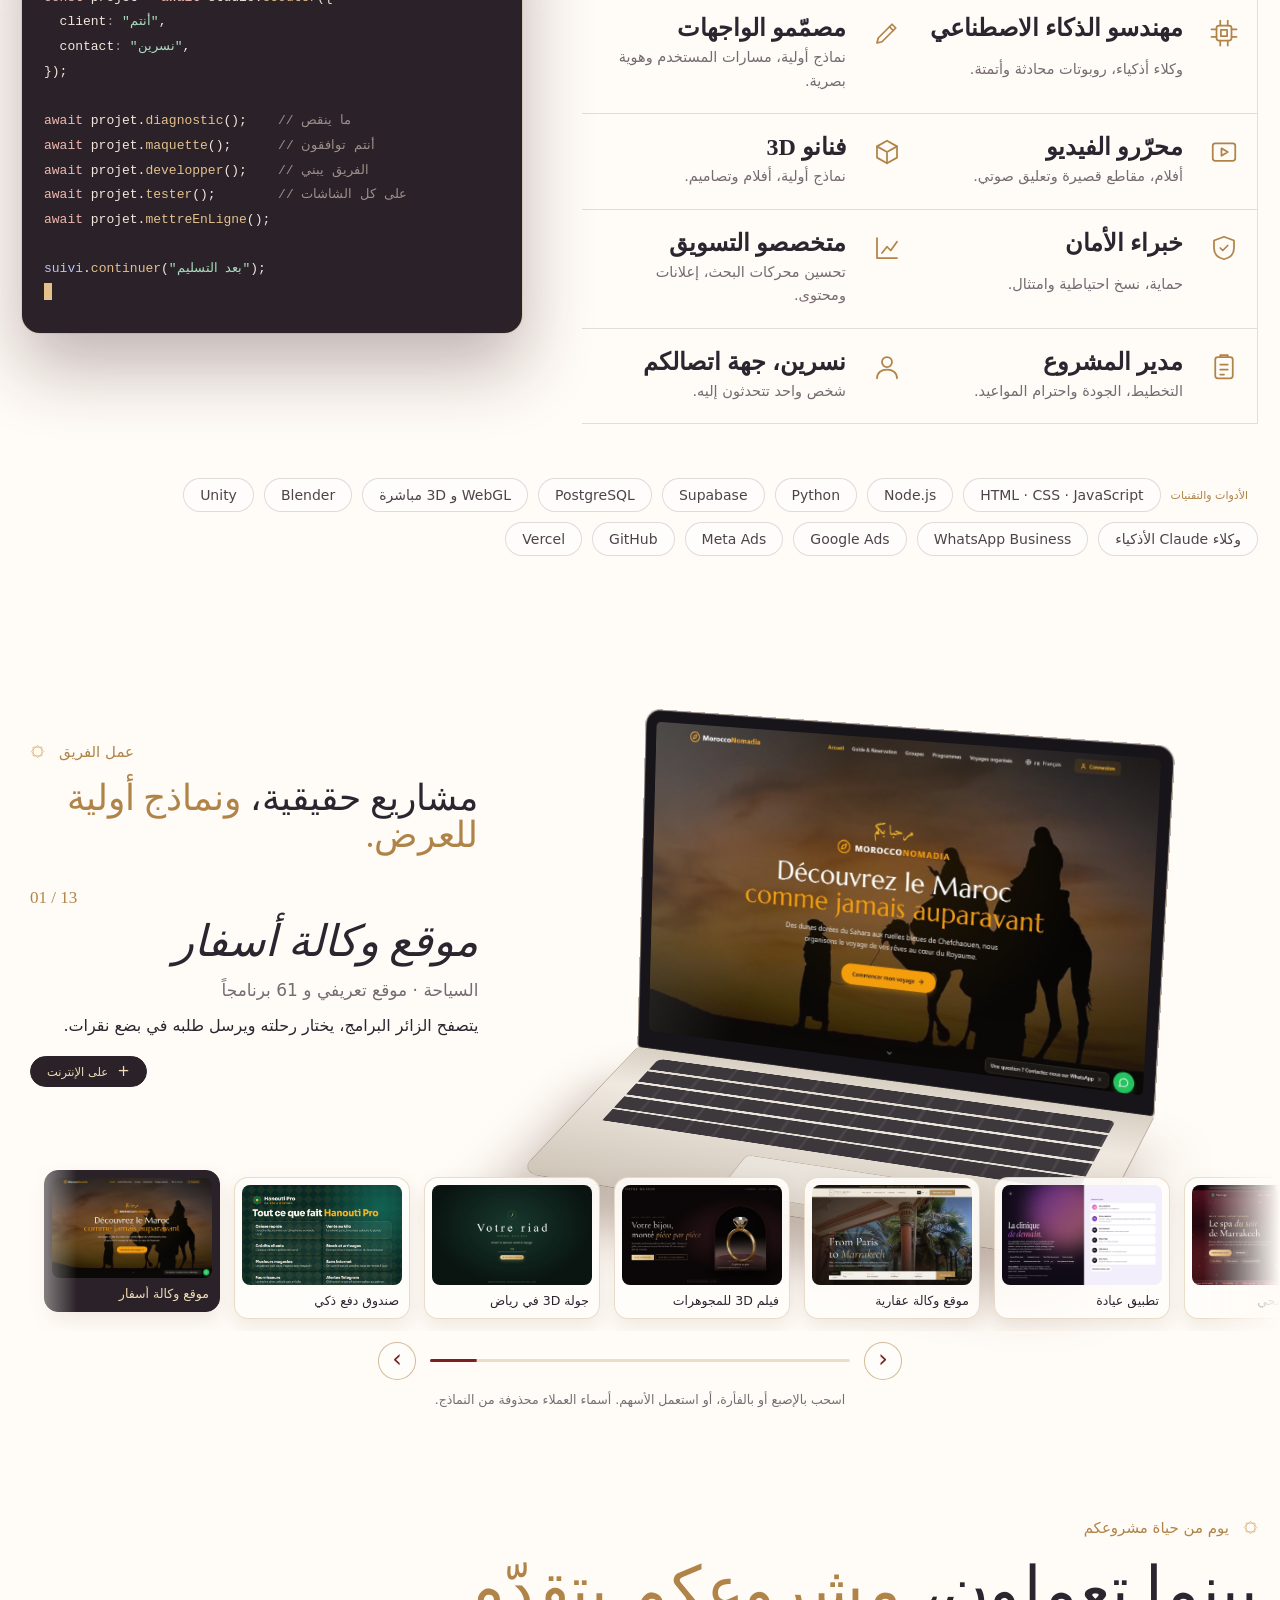
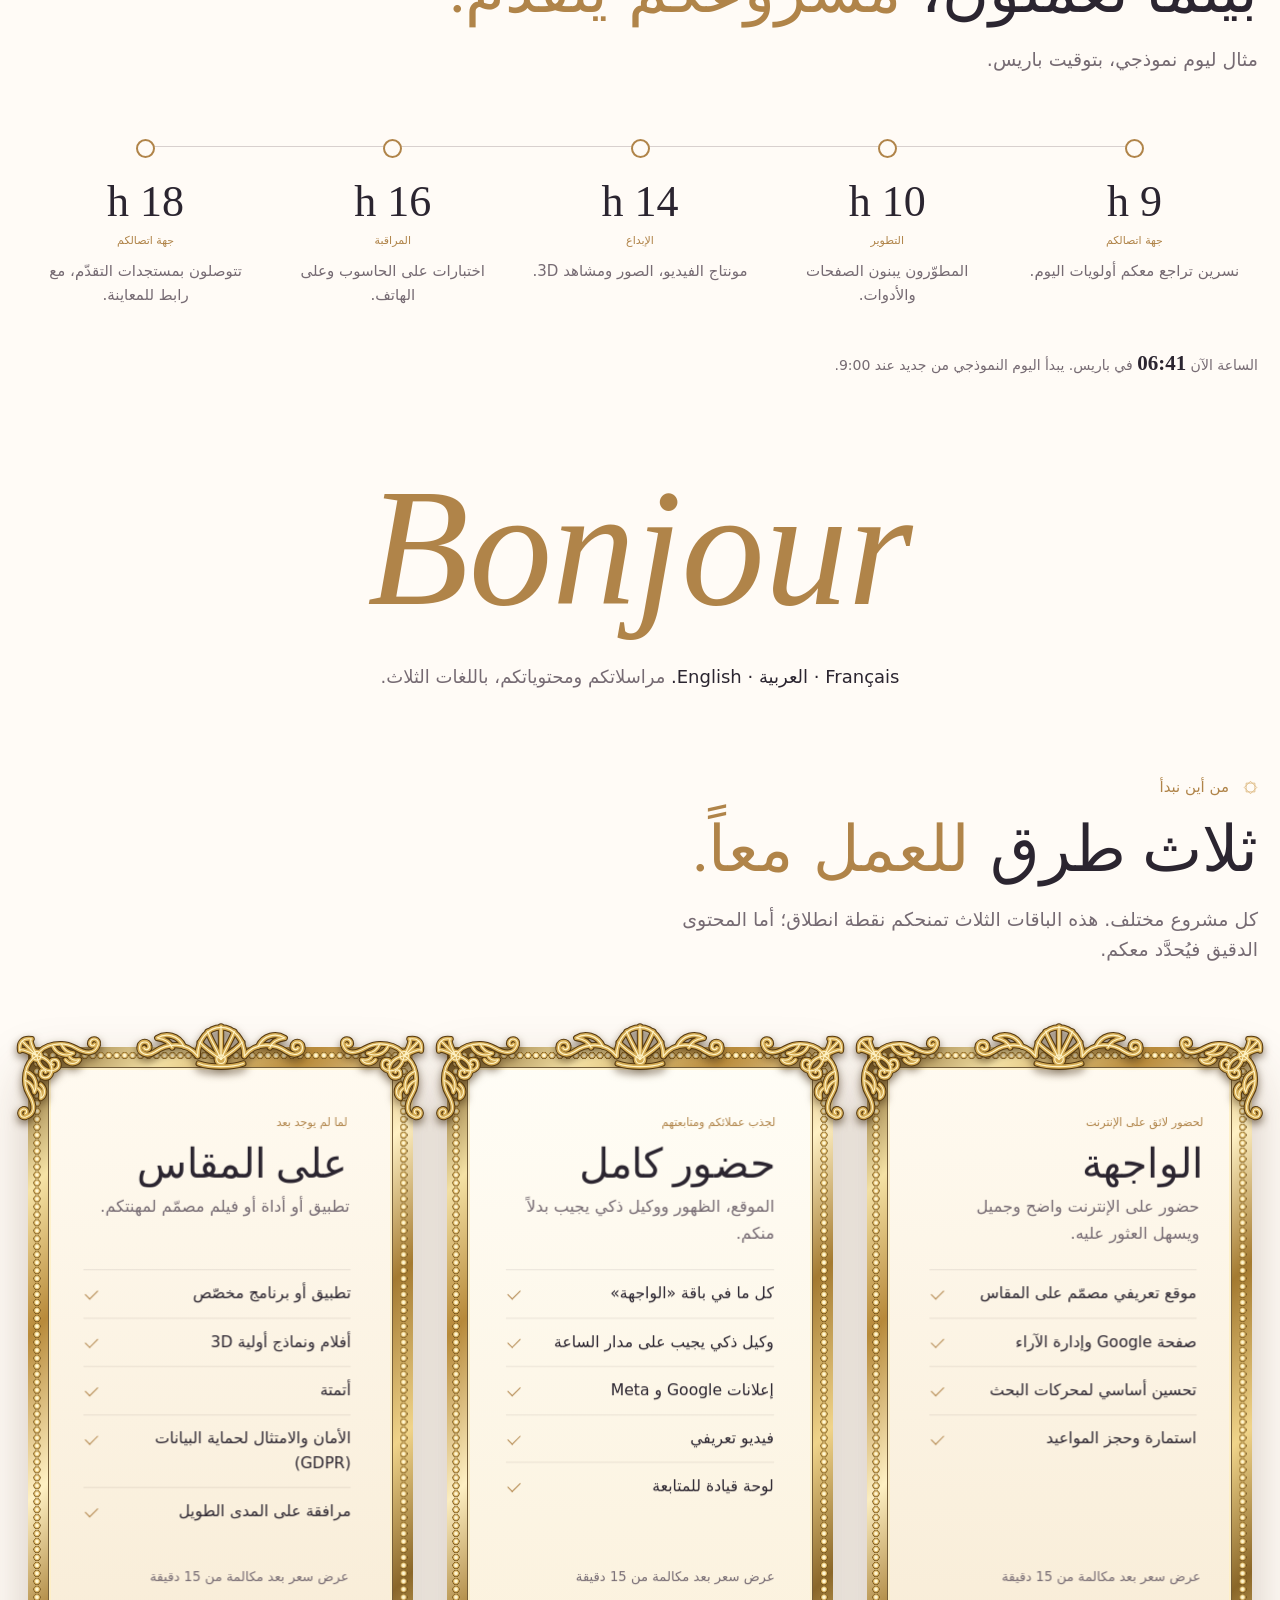
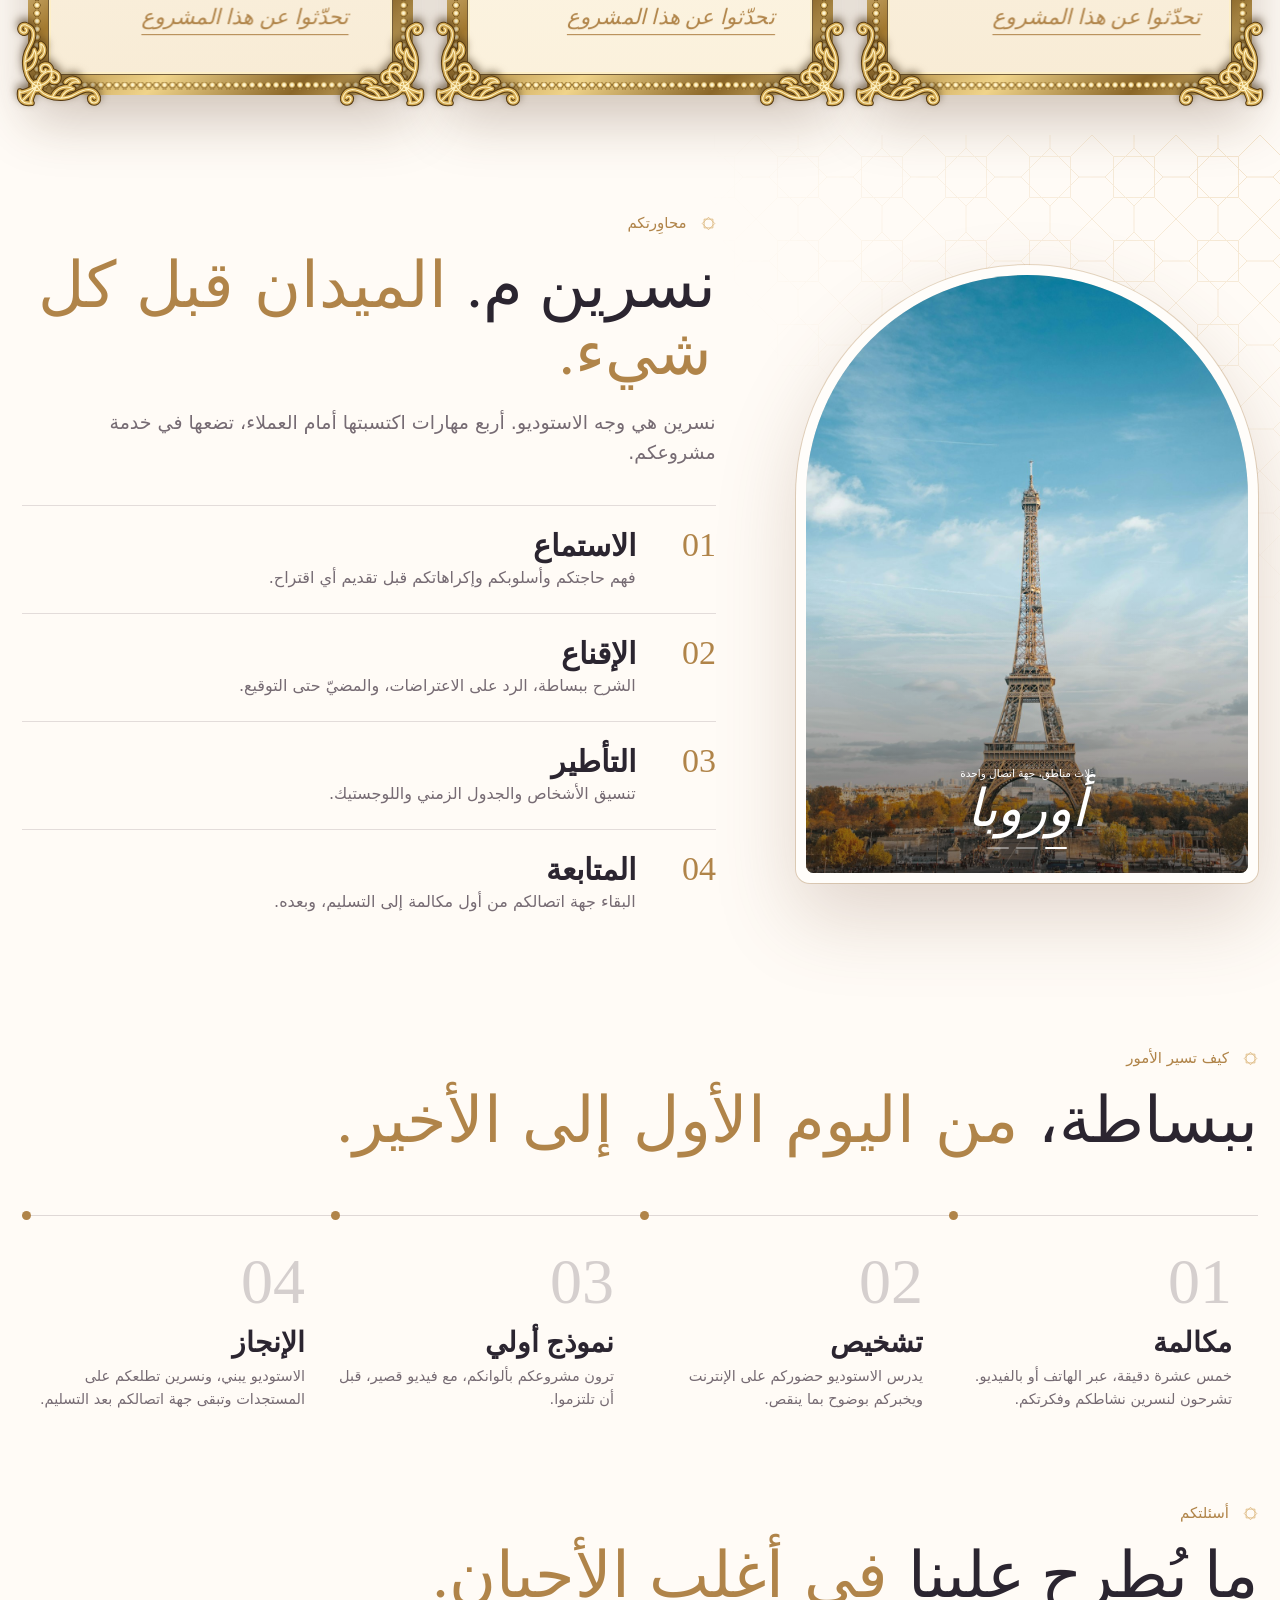
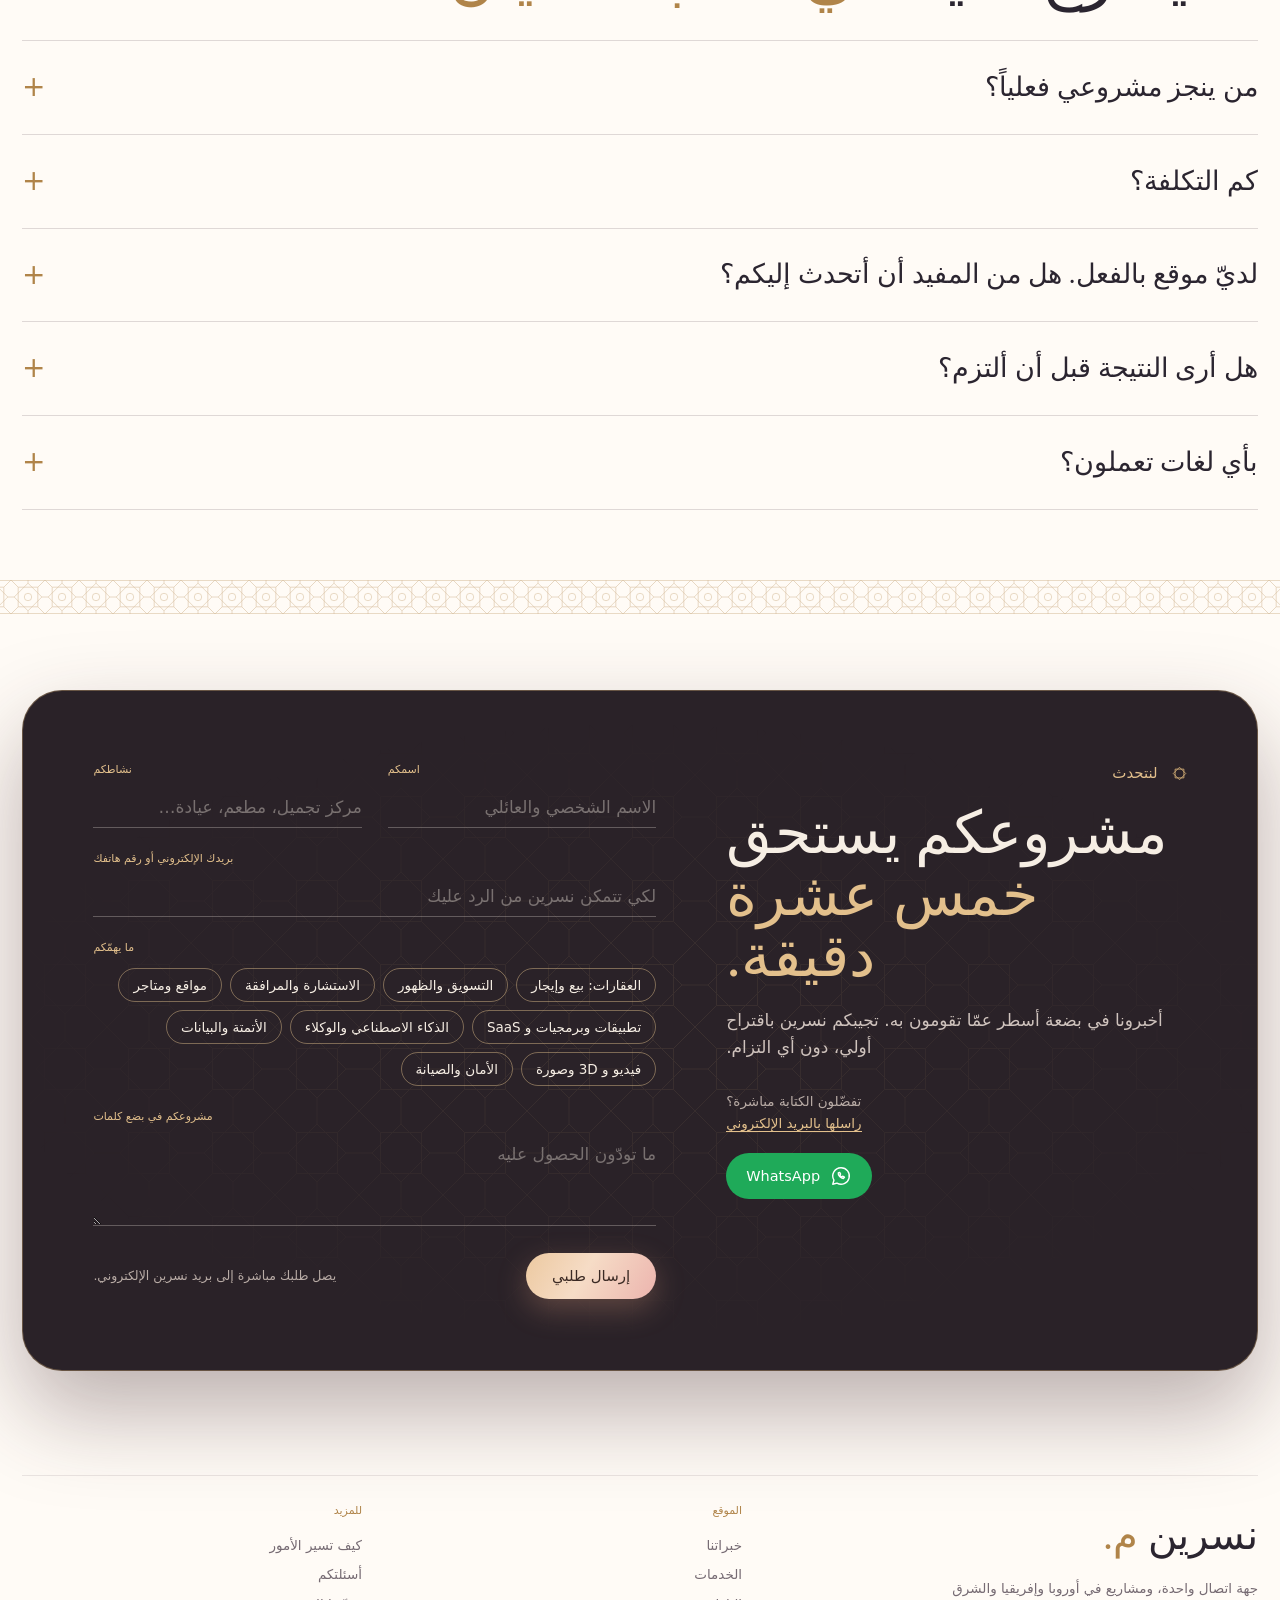
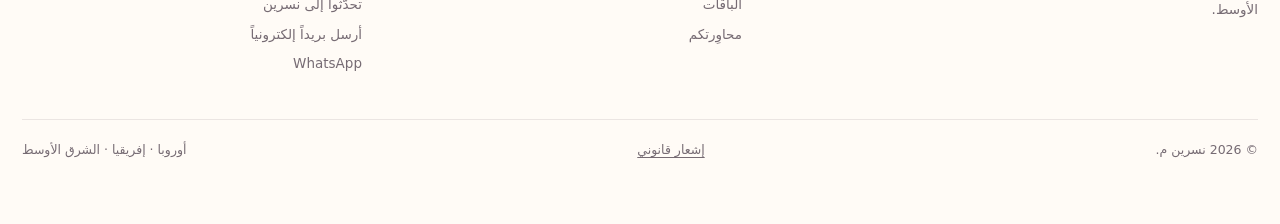
==== commit cf900369: "Vitesse, rechargement en haut de page, numéro WhatsApp retiré de l'affichage Co-Authored-By: Claude " ====
--- a/ar/index.html
+++ b/ar/index.html
@@ -132,7 +132,7 @@
 <section id="methode" data-c="1">
   <div class="epingle">
     
-    <div class="carrousel" id="carrousel" aria-hidden="true"><div class="anneau3d"><figure class="pan on" style="--i:0"><svg class="orn oc o1" viewBox="0 0 170 170" aria-hidden="true"><use href="#o-coin" class="a"/><use href="#o-coin" class="b"/><use href="#o-coin" class="c"/></svg><svg class="orn oc o2" viewBox="0 0 170 170" aria-hidden="true"><use href="#o-coin" class="a"/><use href="#o-coin" class="b"/><use href="#o-coin" class="c"/></svg><svg class="orn oc o3" viewBox="0 0 170 170" aria-hidden="true"><use href="#o-coin" class="a"/><use href="#o-coin" class="b"/><use href="#o-coin" class="c"/></svg><svg class="orn oc o4" viewBox="0 0 170 170" aria-hidden="true"><use href="#o-coin" class="a"/><use href="#o-coin" class="b"/><use href="#o-coin" class="c"/></svg><svg class="orn ot" viewBox="0 0 320 92" aria-hidden="true"><use href="#o-crete" class="a"/><use href="#o-crete" class="b"/><use href="#o-crete" class="c"/></svg><video muted loop playsinline preload="none" poster="../assets/poles/sites.jpg" src="../assets/videos/sites.mp4"></video><figcaption>موقع واضح وجذّاب</figcaption></figure><figure class="pan" style="--i:1"><svg class="orn oc o1" viewBox="0 0 170 170" aria-hidden="true"><use href="#o-coin" class="a"/><use href="#o-coin" class="b"/><use href="#o-coin" class="c"/></svg><svg class="orn oc o2" viewBox="0 0 170 170" aria-hidden="true"><use href="#o-coin" class="a"/><use href="#o-coin" class="b"/><use href="#o-coin" class="c"/></svg><svg class="orn oc o3" viewBox="0 0 170 170" aria-hidden="true"><use href="#o-coin" class="a"/><use href="#o-coin" class="b"/><use href="#o-coin" class="c"/></svg><svg class="orn oc o4" viewBox="0 0 170 170" aria-hidden="true"><use href="#o-coin" class="a"/><use href="#o-coin" class="b"/><use href="#o-coin" class="c"/></svg><svg class="orn ot" viewBox="0 0 320 92" aria-hidden="true"><use href="#o-crete" class="a"/><use href="#o-crete" class="b"/><use href="#o-crete" class="c"/></svg><video muted loop playsinline preload="none" poster="../assets/poles/ia.jpg" src="../assets/videos/ia.mp4"></video><figcaption>وكيل ذكي يجيب بدلاً منكم</figcaption></figure><figure class="pan" style="--i:2"><svg class="orn oc o1" viewBox="0 0 170 170" aria-hidden="true"><use href="#o-coin" class="a"/><use href="#o-coin" class="b"/><use href="#o-coin" class="c"/></svg><svg class="orn oc o2" viewBox="0 0 170 170" aria-hidden="true"><use href="#o-coin" class="a"/><use href="#o-coin" class="b"/><use href="#o-coin" class="c"/></svg><svg class="orn oc o3" viewBox="0 0 170 170" aria-hidden="true"><use href="#o-coin" class="a"/><use href="#o-coin" class="b"/><use href="#o-coin" class="c"/></svg><svg class="orn oc o4" viewBox="0 0 170 170" aria-hidden="true"><use href="#o-coin" class="a"/><use href="#o-coin" class="b"/><use href="#o-coin" class="c"/></svg><svg class="orn ot" viewBox="0 0 320 92" aria-hidden="true"><use href="#o-crete" class="a"/><use href="#o-crete" class="b"/><use href="#o-crete" class="c"/></svg><video muted loop playsinline preload="none" poster="../assets/poles/images.jpg" src="../assets/videos/images.mp4"></video><figcaption>مكانكم، مرئيّ قبل أن يوجد</figcaption></figure><figure class="pan" style="--i:3"><svg class="orn oc o1" viewBox="0 0 170 170" aria-hidden="true"><use href="#o-coin" class="a"/><use href="#o-coin" class="b"/><use href="#o-coin" class="c"/></svg><svg class="orn oc o2" viewBox="0 0 170 170" aria-hidden="true"><use href="#o-coin" class="a"/><use href="#o-coin" class="b"/><use href="#o-coin" class="c"/></svg><svg class="orn oc o3" viewBox="0 0 170 170" aria-hidden="true"><use href="#o-coin" class="a"/><use href="#o-coin" class="b"/><use href="#o-coin" class="c"/></svg><svg class="orn oc o4" viewBox="0 0 170 170" aria-hidden="true"><use href="#o-coin" class="a"/><use href="#o-coin" class="b"/><use href="#o-coin" class="c"/></svg><svg class="orn ot" viewBox="0 0 320 92" aria-hidden="true"><use href="#o-crete" class="a"/><use href="#o-crete" class="b"/><use href="#o-crete" class="c"/></svg><video muted loop playsinline preload="none" poster="../assets/poles/pub.jpg" src="../assets/videos/pub.mp4"></video><figcaption>أرقام في ارتفاع</figcaption></figure><figure class="pan" style="--i:4"><svg class="orn oc o1" viewBox="0 0 170 170" aria-hidden="true"><use href="#o-coin" class="a"/><use href="#o-coin" class="b"/><use href="#o-coin" class="c"/></svg><svg class="orn oc o2" viewBox="0 0 170 170" aria-hidden="true"><use href="#o-coin" class="a"/><use href="#o-coin" class="b"/><use href="#o-coin" class="c"/></svg><svg class="orn oc o3" viewBox="0 0 170 170" aria-hidden="true"><use href="#o-coin" class="a"/><use href="#o-coin" class="b"/><use href="#o-coin" class="c"/></svg><svg class="orn oc o4" viewBox="0 0 170 170" aria-hidden="true"><use href="#o-coin" class="a"/><use href="#o-coin" class="b"/><use href="#o-coin" class="c"/></svg><svg class="orn ot" viewBox="0 0 320 92" aria-hidden="true"><use href="#o-crete" class="a"/><use href="#o-crete" class="b"/><use href="#o-crete" class="c"/></svg><video muted loop playsinline preload="none" poster="../assets/poles/securite.jpg" src="../assets/videos/securite.mp4"></video><figcaption>حساباتكم في حماية تامة</figcaption></figure></div></div>
+    <div class="carrousel" id="carrousel" aria-hidden="true"><div class="anneau3d"><figure class="pan on" style="--i:0"><svg class="orn oc o1" viewBox="0 0 170 170" aria-hidden="true"><use href="#o-coin" class="a"/><use href="#o-coin" class="b"/><use href="#o-coin" class="c"/></svg><svg class="orn oc o2" viewBox="0 0 170 170" aria-hidden="true"><use href="#o-coin" class="a"/><use href="#o-coin" class="b"/><use href="#o-coin" class="c"/></svg><svg class="orn oc o3" viewBox="0 0 170 170" aria-hidden="true"><use href="#o-coin" class="a"/><use href="#o-coin" class="b"/><use href="#o-coin" class="c"/></svg><svg class="orn oc o4" viewBox="0 0 170 170" aria-hidden="true"><use href="#o-coin" class="a"/><use href="#o-coin" class="b"/><use href="#o-coin" class="c"/></svg><svg class="orn ot" viewBox="0 0 320 92" aria-hidden="true"><use href="#o-crete" class="a"/><use href="#o-crete" class="b"/><use href="#o-crete" class="c"/></svg><video muted loop playsinline preload="none" data-poster="../assets/poles/sites.jpg" src="../assets/videos/sites.mp4"></video><figcaption>موقع واضح وجذّاب</figcaption></figure><figure class="pan" style="--i:1"><svg class="orn oc o1" viewBox="0 0 170 170" aria-hidden="true"><use href="#o-coin" class="a"/><use href="#o-coin" class="b"/><use href="#o-coin" class="c"/></svg><svg class="orn oc o2" viewBox="0 0 170 170" aria-hidden="true"><use href="#o-coin" class="a"/><use href="#o-coin" class="b"/><use href="#o-coin" class="c"/></svg><svg class="orn oc o3" viewBox="0 0 170 170" aria-hidden="true"><use href="#o-coin" class="a"/><use href="#o-coin" class="b"/><use href="#o-coin" class="c"/></svg><svg class="orn oc o4" viewBox="0 0 170 170" aria-hidden="true"><use href="#o-coin" class="a"/><use href="#o-coin" class="b"/><use href="#o-coin" class="c"/></svg><svg class="orn ot" viewBox="0 0 320 92" aria-hidden="true"><use href="#o-crete" class="a"/><use href="#o-crete" class="b"/><use href="#o-crete" class="c"/></svg><video muted loop playsinline preload="none" data-poster="../assets/poles/ia.jpg" src="../assets/videos/ia.mp4"></video><figcaption>وكيل ذكي يجيب بدلاً منكم</figcaption></figure><figure class="pan" style="--i:2"><svg class="orn oc o1" viewBox="0 0 170 170" aria-hidden="true"><use href="#o-coin" class="a"/><use href="#o-coin" class="b"/><use href="#o-coin" class="c"/></svg><svg class="orn oc o2" viewBox="0 0 170 170" aria-hidden="true"><use href="#o-coin" class="a"/><use href="#o-coin" class="b"/><use href="#o-coin" class="c"/></svg><svg class="orn oc o3" viewBox="0 0 170 170" aria-hidden="true"><use href="#o-coin" class="a"/><use href="#o-coin" class="b"/><use href="#o-coin" class="c"/></svg><svg class="orn oc o4" viewBox="0 0 170 170" aria-hidden="true"><use href="#o-coin" class="a"/><use href="#o-coin" class="b"/><use href="#o-coin" class="c"/></svg><svg class="orn ot" viewBox="0 0 320 92" aria-hidden="true"><use href="#o-crete" class="a"/><use href="#o-crete" class="b"/><use href="#o-crete" class="c"/></svg><video muted loop playsinline preload="none" data-poster="../assets/poles/images.jpg" src="../assets/videos/images.mp4"></video><figcaption>مكانكم، مرئيّ قبل أن يوجد</figcaption></figure><figure class="pan" style="--i:3"><svg class="orn oc o1" viewBox="0 0 170 170" aria-hidden="true"><use href="#o-coin" class="a"/><use href="#o-coin" class="b"/><use href="#o-coin" class="c"/></svg><svg class="orn oc o2" viewBox="0 0 170 170" aria-hidden="true"><use href="#o-coin" class="a"/><use href="#o-coin" class="b"/><use href="#o-coin" class="c"/></svg><svg class="orn oc o3" viewBox="0 0 170 170" aria-hidden="true"><use href="#o-coin" class="a"/><use href="#o-coin" class="b"/><use href="#o-coin" class="c"/></svg><svg class="orn oc o4" viewBox="0 0 170 170" aria-hidden="true"><use href="#o-coin" class="a"/><use href="#o-coin" class="b"/><use href="#o-coin" class="c"/></svg><svg class="orn ot" viewBox="0 0 320 92" aria-hidden="true"><use href="#o-crete" class="a"/><use href="#o-crete" class="b"/><use href="#o-crete" class="c"/></svg><video muted loop playsinline preload="none" data-poster="../assets/poles/pub.jpg" src="../assets/videos/pub.mp4"></video><figcaption>أرقام في ارتفاع</figcaption></figure><figure class="pan" style="--i:4"><svg class="orn oc o1" viewBox="0 0 170 170" aria-hidden="true"><use href="#o-coin" class="a"/><use href="#o-coin" class="b"/><use href="#o-coin" class="c"/></svg><svg class="orn oc o2" viewBox="0 0 170 170" aria-hidden="true"><use href="#o-coin" class="a"/><use href="#o-coin" class="b"/><use href="#o-coin" class="c"/></svg><svg class="orn oc o3" viewBox="0 0 170 170" aria-hidden="true"><use href="#o-coin" class="a"/><use href="#o-coin" class="b"/><use href="#o-coin" class="c"/></svg><svg class="orn oc o4" viewBox="0 0 170 170" aria-hidden="true"><use href="#o-coin" class="a"/><use href="#o-coin" class="b"/><use href="#o-coin" class="c"/></svg><svg class="orn ot" viewBox="0 0 320 92" aria-hidden="true"><use href="#o-crete" class="a"/><use href="#o-crete" class="b"/><use href="#o-crete" class="c"/></svg><video muted loop playsinline preload="none" data-poster="../assets/poles/securite.jpg" src="../assets/videos/securite.mp4"></video><figcaption>حساباتكم في حماية تامة</figcaption></figure></div></div>
     <div class="cadre">
       <div class="pas">
         <div class="sur">خمس خبرات، استوديو واحد</div>
@@ -223,7 +223,7 @@
       </div>
       <div class="rscene" aria-hidden="true">
         <div class="ordi" id="ordi">
-          <div class="capot"><div class="dalle"><div class="vue2"><div class="film" id="film"><img src="../assets/rz/r1.jpg" alt=""><img src="../assets/rz/r2.jpg" alt=""><img src="../assets/rz/riad.jpg" alt=""><img src="../assets/rz/bijoux.jpg" alt=""><img src="../assets/rz/immo.jpg" alt=""><img src="../assets/rz/appli.jpg" alt=""><img src="../assets/rz/spa.jpg" alt=""><img src="../assets/rz/ongles.jpg" alt=""><img src="../assets/rz/centre2.jpg" alt=""><img src="../assets/rz/veto.jpg" alt=""><img src="../assets/rz/r6.jpg" alt=""><img src="../assets/rz/r4.jpg" alt=""><img src="../assets/rz/dent.jpg" alt=""></div><span class="glace"></span></div></div></div>
+          <div class="capot"><div class="dalle"><div class="vue2"><div class="film" id="film"><img src="../assets/rz/r1.jpg" alt="" decoding="async"><img src="../assets/rz/r2.jpg" alt="" loading="lazy" decoding="async"><img src="../assets/rz/riad.jpg" alt="" loading="lazy" decoding="async"><img src="../assets/rz/bijoux.jpg" alt="" loading="lazy" decoding="async"><img src="../assets/rz/immo.jpg" alt="" loading="lazy" decoding="async"><img src="../assets/rz/appli.jpg" alt="" loading="lazy" decoding="async"><img src="../assets/rz/spa.jpg" alt="" loading="lazy" decoding="async"><img src="../assets/rz/ongles.jpg" alt="" loading="lazy" decoding="async"><img src="../assets/rz/centre2.jpg" alt="" loading="lazy" decoding="async"><img src="../assets/rz/veto.jpg" alt="" loading="lazy" decoding="async"><img src="../assets/rz/r6.jpg" alt="" loading="lazy" decoding="async"><img src="../assets/rz/r4.jpg" alt="" loading="lazy" decoding="async"><img src="../assets/rz/dent.jpg" alt="" loading="lazy" decoding="async"></div><span class="glace"></span></div></div></div>
           <div class="socle"></div>
         </div>
       </div>
@@ -279,7 +279,7 @@
 <section id="interlocutrice" data-c="2">
   <div class="zel coin" aria-hidden="true"></div>
   <div class="cadre">
-    <figure class="portrait2 villes3 rv" id="villes3"><div class="pile"><img class="on" src="../assets/villes/paris.jpg" alt="باريس، في أوروبا" data-ville="أوروبا" style="object-position:50% 60%"><img src="../assets/villes/casablanca.jpg" alt="الدار البيضاء، في إفريقيا" data-ville="إفريقيا" style="object-position:50% 40%"><img src="../assets/villes/dubai.jpg" alt="دبي، في الشرق الأوسط" data-ville="الشرق الأوسط" style="object-position:40% 50%"></div><figcaption><span>ثلاث مناطق، جهة اتصال واحدة</span><b id="nomville">أوروبا</b><i class="pts"><u></u><u></u><u></u></i></figcaption></figure>
+    <figure class="portrait2 villes3 rv" id="villes3"><div class="pile"><img class="on" src="../assets/villes/paris.jpg" alt="باريس، في أوروبا" data-ville="أوروبا" style="object-position:50% 60%" loading="lazy" decoding="async"><img src="../assets/villes/casablanca.jpg" alt="الدار البيضاء، في إفريقيا" data-ville="إفريقيا" style="object-position:50% 40%" loading="lazy" decoding="async"><img src="../assets/villes/dubai.jpg" alt="دبي، في الشرق الأوسط" data-ville="الشرق الأوسط" style="object-position:40% 50%" loading="lazy" decoding="async"></div><figcaption><span>ثلاث مناطق، جهة اتصال واحدة</span><b id="nomville">أوروبا</b><i class="pts"><u></u><u></u><u></u></i></figcaption></figure>
     <div class="i-txt">
     <div class="sur rv">محاوِرتكم</div>
     <h2 class="mots">نسرين م. <em>الميدان قبل كل شيء.</em></h2>
@@ -331,7 +331,7 @@
         <div class="sur">لنتحدث</div>
         <h2>مشروعكم يستحق <em>خمس عشرة دقيقة.</em></h2>
         <p>أخبرونا في بضعة أسطر عمّا تقومون به. تجيبكم نسرين باقتراح أولي، دون أي التزام.</p>
-        <div class="direct">تفضّلون الكتابة مباشرة؟<br><a id="ecrire" href="#" style="color:#e3c08c;border-bottom:1px solid currentColor">راسلها بالبريد الإلكتروني</a><br><a class="wal" href="https://wa.me/33676958350" target="_blank" rel="noopener"><svg viewBox="0 0 24 24" aria-hidden="true"><path d="M12 3a9 9 0 0 0-7.700 13.600L3 21l4.600-1.200A9 9 0 1 0 12 3z"/><path d="M9 8.500c-.400 2.800 2.700 6 5.500 6.300l1.300-1.500-2-1.100-.9.800c-.9-.400-1.700-1.200-2.100-2.100l.8-.9-1.100-2z"/></svg>WhatsApp : +33 6 76 95 83 50</a></div>
+        <div class="direct">تفضّلون الكتابة مباشرة؟<br><a id="ecrire" href="#" style="color:#e3c08c;border-bottom:1px solid currentColor">راسلها بالبريد الإلكتروني</a><br><a class="wal" href="https://wa.me/33676958350" target="_blank" rel="noopener"><svg viewBox="0 0 24 24" aria-hidden="true"><path d="M12 3a9 9 0 0 0-7.700 13.600L3 21l4.600-1.200A9 9 0 1 0 12 3z"/><path d="M9 8.500c-.400 2.800 2.700 6 5.500 6.300l1.300-1.500-2-1.100-.9.800c-.9-.400-1.700-1.200-2.100-2.100l.8-.9-1.100-2z"/></svg>WhatsApp</a></div>
       </div>
       <form id="brief" novalidate>
         <label>اسمكم<input name="nom" autocomplete="name" placeholder="الاسم الشخصي والعائلي" required></label>
@@ -354,7 +354,7 @@
 <footer><div class="cadre">
   <div><div class="m">نسرين <i>م.</i></div><p style="margin-top:10px;max-width:340px">جهة اتصال واحدة، ومشاريع في أوروبا وإفريقيا والشرق الأوسط.</p></div>
   <div><h4>الموقع</h4><a href="#methode">خبراتنا</a><a href="#poles">الخدمات</a><a href="#offres">الباقات</a><a href="#interlocutrice">محاوِرتكم</a></div>
-  <div><h4>للمزيد</h4><a href="#deroule">كيف تسير الأمور</a><a href="#questions">أسئلتكم</a><a href="#contact">تحدّثوا إلى نسرين</a><a href="mailto:nisrine.maouly@icloud.com">أرسل بريداً إلكترونياً</a><a href="https://wa.me/33676958350" target="_blank" rel="noopener">WhatsApp : +33 6 76 95 83 50</a></div>
+  <div><h4>للمزيد</h4><a href="#deroule">كيف تسير الأمور</a><a href="#questions">أسئلتكم</a><a href="#contact">تحدّثوا إلى نسرين</a><a href="mailto:nisrine.maouly@icloud.com">أرسل بريداً إلكترونياً</a><a href="https://wa.me/33676958350" target="_blank" rel="noopener">WhatsApp</a></div>
   <div class="fin2"><span>© 2026 نسرين م.</span><span><a class="ml" href="../mentions-legales.html">إشعار قانوني</a></span><span>أوروبا · إفريقيا · الشرق الأوسط</span></div>
 </div></footer>
 
@@ -365,9 +365,13 @@
 /* Coordonnées : à confirmer avec Nisrine avant toute mise en ligne */
 var CONTACT={email:'nisrine.maouly@icloud.com',objet:'طلب مكالمة'};
 var calme=matchMedia('(prefers-reduced-motion: reduce)').matches;
-/* au rechargement, on repart du haut de la page (le navigateur ne remet pas l'ancienne position) */
+/* au rechargement, on repart toujours du haut de la page, même si l'adresse garde un « #partie » ou si le navigateur (Safari) veut remettre l'ancienne position */
 if('scrollRestoration' in history)history.scrollRestoration='manual';
-if(!location.hash)scrollTo(0,0);
+var recharge=false;try{recharge=performance.getEntriesByType('navigation')[0].type==='reload'}catch(e){}
+if(recharge&&location.hash&&history.replaceState)history.replaceState(null,'',location.pathname+location.search);
+if(!location.hash){var haut=function(){scrollTo({top:0,left:0,behavior:'instant'})};haut();
+  if(recharge){addEventListener('load',function(){haut();setTimeout(haut,80);setTimeout(haut,400)})}
+  addEventListener('pageshow',function(e){if(e.persisted)haut()})}
 var $=function(s,r){return (r||document).querySelector(s)},$$=function(s,r){return [].slice.call((r||document).querySelectorAll(s))};
 
 $('#ecrire').href='mailto:'+CONTACT.email+'?subject='+encodeURIComponent(CONTACT.objet);$('.mel').href=$('#ecrire').href;
@@ -427,7 +431,7 @@
   P.l.forEach(function(x,k){var d=document.createElement('div');d.style.setProperty('--i',k);
     if(x.charAt(0)==='*'){d.className='neuf';x=x.slice(1)}d.textContent=x;L.appendChild(d)});
 }
-var auto=false;pole(0);
+var auto=false;if(pn.offsetParent)pole(0);
 /* nombre de prestations affiché partout, compté sur le catalogue réel */
 var TOTAL=POLES.reduce(function(n,P){return n+P.l.length},0);
 $$('[data-total]').forEach(function(e){e.textContent=TOTAL});
@@ -533,7 +537,7 @@
 (function(){
   var sec=$('#realisations'),od=$('#ordi'),bd=$('#rbande');if(!sec||!od||!bd)return;
   var fi=$$('#rfiches>div'),im=$$('.dalle img',od),vg=$$('.vg',bd),n=fi.length,act=0,touche=-1e9,vu=false,tAuto=0;
-  var voir=function(i,centre){act=(i+n)%n;fi.forEach(function(d,k){d.classList.toggle('on',k===act)});$('#film').style.setProperty('--k',act);vg.forEach(function(d,k){d.classList.toggle('on',k===act)});
+  var voir=function(i,centre){act=(i+n)%n;[act,act+1,act-1].forEach(function(k){var g=im[(k+n)%n];if(g&&g.loading==='lazy')g.loading='eager'});fi.forEach(function(d,k){d.classList.toggle('on',k===act)});$('#film').style.setProperty('--k',act);vg.forEach(function(d,k){d.classList.toggle('on',k===act)});
     if(centre){var c=vg[act],x=c.offsetLeft-(bd.clientWidth-c.offsetWidth)/2;bd.scrollTo({left:x,behavior:calme?'auto':'smooth'})}};
   od.style.setProperty('--lid',calme?'6deg':'-102deg');
   if('IntersectionObserver' in window){new IntersectionObserver(function(es){es.forEach(function(e){vu=e.isIntersecting;if(vu)od.style.setProperty('--lid','6deg')})},{threshold:.3}).observe(od)}else{vu=true;od.style.setProperty('--lid','6deg')}
@@ -814,12 +818,12 @@
 /* savoir-faire + couleur du fond selon la partie affichée */
 var sc=$('#methode'),bl=$$('#bloc>div'),ja=$$('#jalons i');
 var TEINTES=[[.95,.78,.6,.74,.7,.95],[.95,.7,.68,.95,.8,.62],[.95,.8,.62,.95,.72,.7],[.74,.7,.95,.95,.8,.62],[.66,.86,.76,.95,.8,.62],[.95,.72,.7,.74,.7,.95]];
-var cible=TEINTES[0].slice(),etat=-1,zones=$$('[data-c]');
+var cible=TEINTES[0].slice(),etat=-1,zones=$$('[data-c]'),scVu=false;
 function forme(i){if(i===etat)return;etat=i;$$('#sommaire button').forEach(function(b,k){b.classList.toggle('on',k===i);if(k===i)b.setAttribute('aria-current','true');else b.removeAttribute('aria-current')});
-  bl.forEach(function(b,k){b.classList.toggle('on',k===i)});$$('#carrousel .pan').forEach(function(c,k){c.classList.toggle('on',k===i);var v=c.querySelector('video');if(v){if(k===i&&!calme){var p=v.play();if(p&&p.catch)p.catch(function(){})}else v.pause()}})}
+  bl.forEach(function(b,k){b.classList.toggle('on',k===i)});$$('#carrousel .pan').forEach(function(c,k){c.classList.toggle('on',k===i);var v=c.querySelector('video');if(v){if(k===i&&!calme&&scVu){var p=v.play();if(p&&p.catch)p.catch(function(){})}else v.pause()}})}
 forme(0);
 /* le carrousel tourne tout seul, comme un film ; un clic sur une photo ou sur un repère choisit */
-var tour=0,DUREE=5200,depart=performance.now(),attente=0,scVu=false,an=$('#carrousel .anneau3d'),car0=$('#carrousel');
+var tour=0,DUREE=5200,depart=performance.now(),attente=0,an=$('#carrousel .anneau3d'),car0=$('#carrousel');
 function aller(t){tour=t;forme(((t%5)+5)%5);if(an)an.style.setProperty('--a',(-72*t)+'deg');depart=performance.now()}
 ja.forEach(function(j,k){j.addEventListener('click',function(){aller(tour+k-((tour%5)+5)%5);attente=performance.now()+7000})});
 /* au doigt : glisser à gauche ou à droite change de cadre ; un geste vertical fait défiler la page comme d'habitude */
@@ -837,7 +841,12 @@
 $$('#sommaire button').forEach(function(b,k){b.addEventListener('click',function(){aller(tour+k-((tour%5)+5)%5);attente=performance.now()+7000})});
 $$('#jalons .fl').forEach(function(b){b.addEventListener('click',function(){aller(tour+(+b.dataset.d));attente=performance.now()+7000})});
 if(car0)car0.addEventListener('click',function(e){if(performance.now()-(glisse.t||0)<400)return;var r=car0.getBoundingClientRect();aller(tour+(e.clientX<r.left+r.width*.3?-1:1));attente=performance.now()+7000});
-if('IntersectionObserver' in window)new IntersectionObserver(function(es){es.forEach(function(e){scVu=e.isIntersecting;depart=performance.now()})},{threshold:.25}).observe(sc);else scVu=true;
+var affiches=function(){$$('#carrousel video[data-poster]').forEach(function(v){v.poster=v.getAttribute('data-poster');v.removeAttribute('data-poster')})};
+var joue=function(){$$('#carrousel .pan').forEach(function(c,k){var v=c.querySelector('video');if(!v)return;if(scVu&&k===etat&&!calme){var p=v.play();if(p&&p.catch)p.catch(function(){})}else v.pause()})};
+if('IntersectionObserver' in window){
+  new IntersectionObserver(function(es,o){es.forEach(function(e){if(e.isIntersecting){affiches();o.disconnect()}})},{rootMargin:'900px 0px'}).observe(sc);
+  new IntersectionObserver(function(es){es.forEach(function(e){scVu=e.isIntersecting;depart=performance.now();joue()})},{threshold:.25}).observe(sc);
+}else{scVu=true;affiches();joue()}
 (function bat(){
   requestAnimationFrame(bat);
   if(calme||!scVu||document.hidden)return;
@@ -966,10 +975,10 @@
   var vers=function(id,doux){var c=document.getElementById(id);if(!c)return false;
     var y=function(){return Math.max(0,Math.round(c.getBoundingClientRect().top+scrollY-(id==='accueil'?0:(innerWidth>980?86:70))))};
     scrollTo({top:y(),behavior:doux&&!calme?'smooth':'auto'});
-    [700,1300].forEach(function(t){setTimeout(function(){if(Math.abs(c.getBoundingClientRect().top+scrollY-(id==='accueil'?0:(innerWidth>980?86:70))-scrollY)>24)scrollTo({top:y(),behavior:'auto'})},t)});
+    [700,1300,2300].forEach(function(t){setTimeout(function(){if(Math.abs(c.getBoundingClientRect().top+scrollY-(id==='accueil'?0:(innerWidth>980?86:70))-scrollY)>24)scrollTo({top:y(),behavior:'auto'})},t)});
     return true};
   document.addEventListener('click',function(e){var a=e.target.closest&&e.target.closest('a[href^="#"]');if(!a)return;var id=a.getAttribute('href').slice(1);if(!id)return;
-    if(vers(id,true)){e.preventDefault();if(history.replaceState)history.replaceState(null,'','#'+id)}});
+    if(vers(id,true))e.preventDefault()});
   if(location.hash)addEventListener('load',function(){vers(location.hash.slice(1),false)});
 })();
 
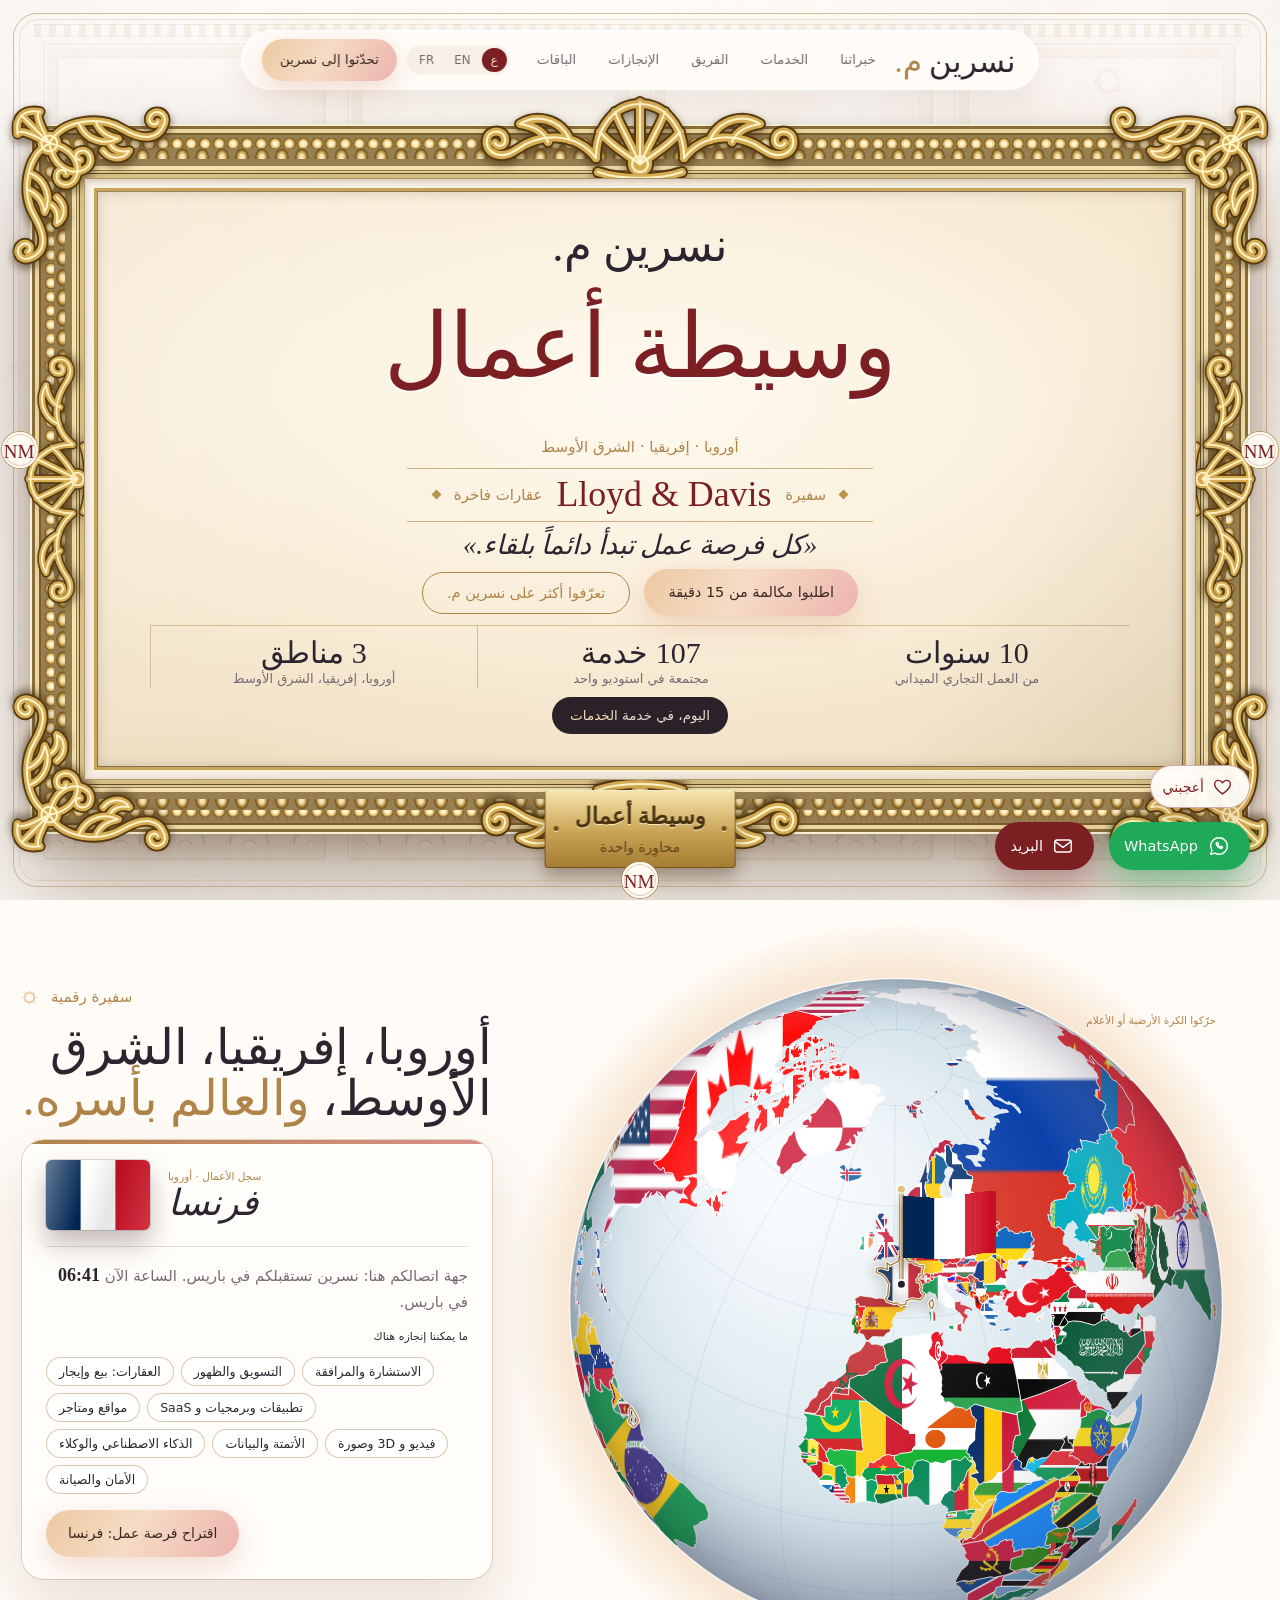
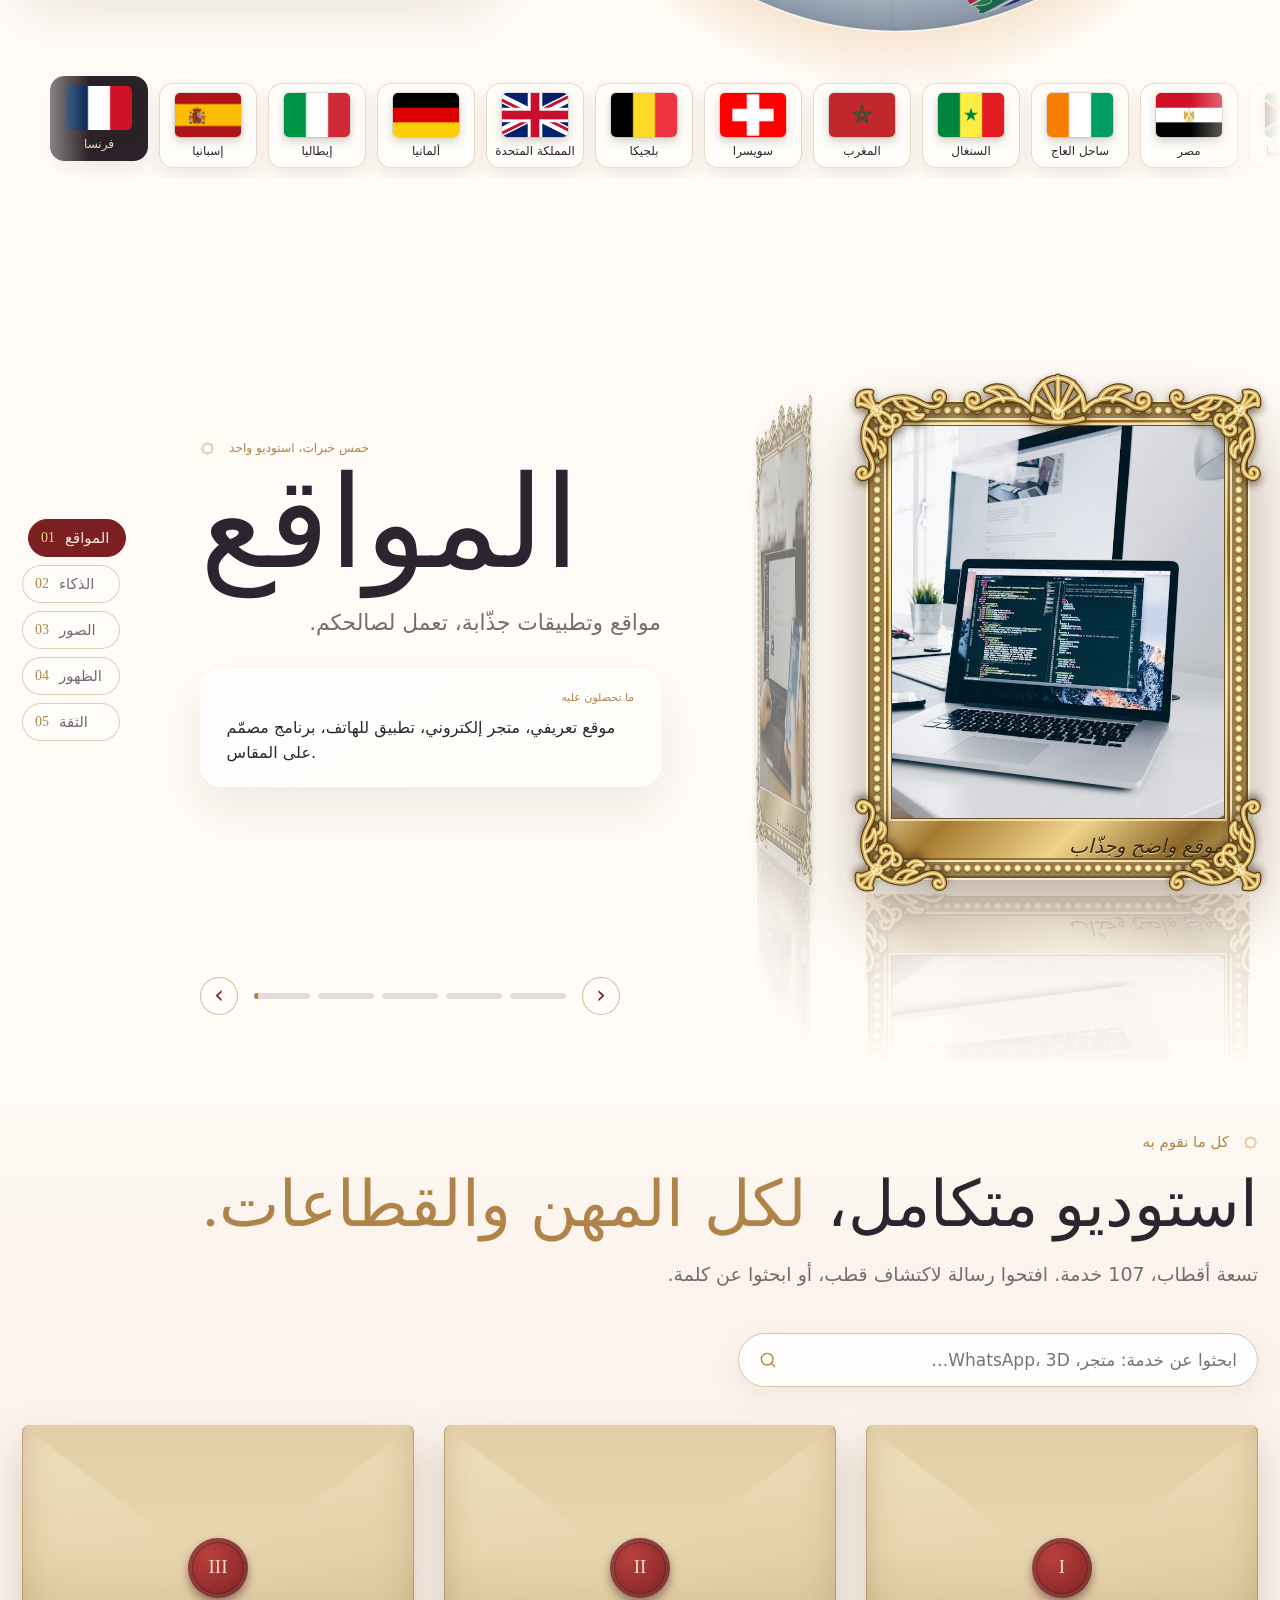
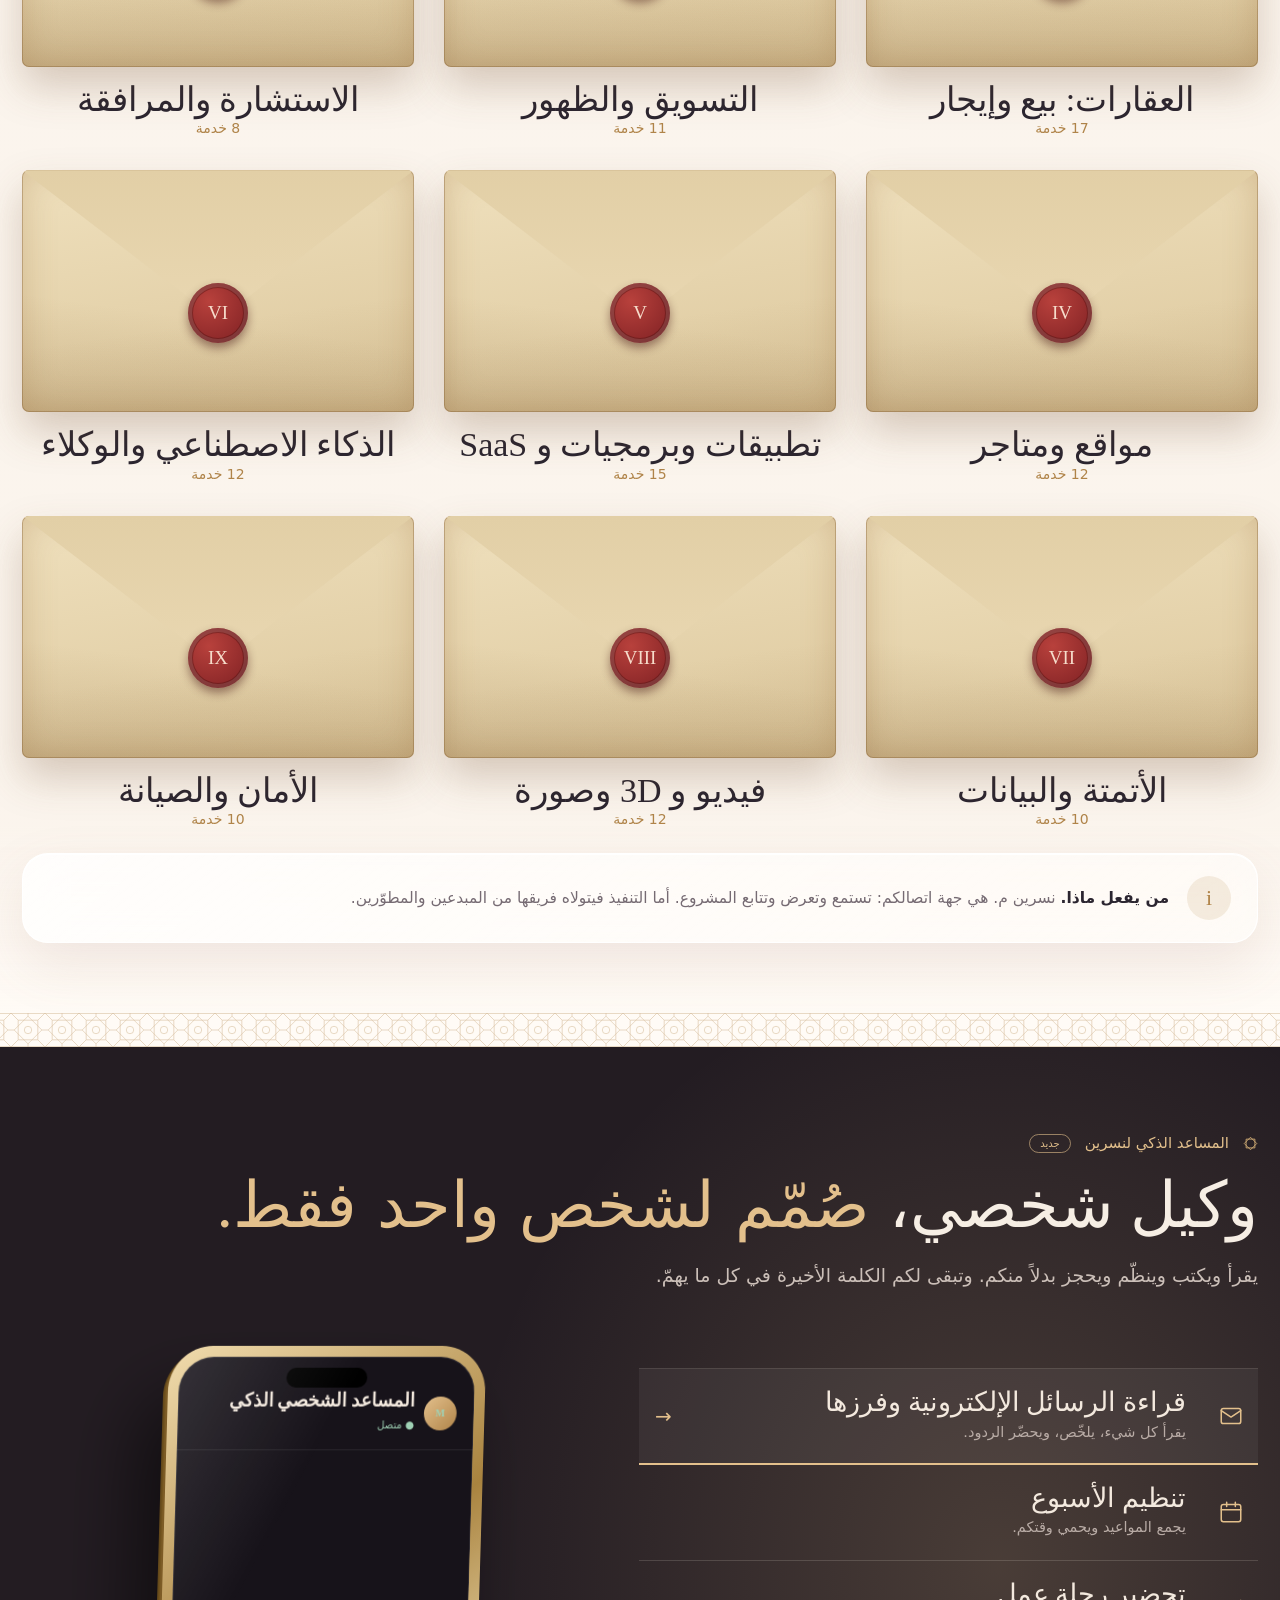
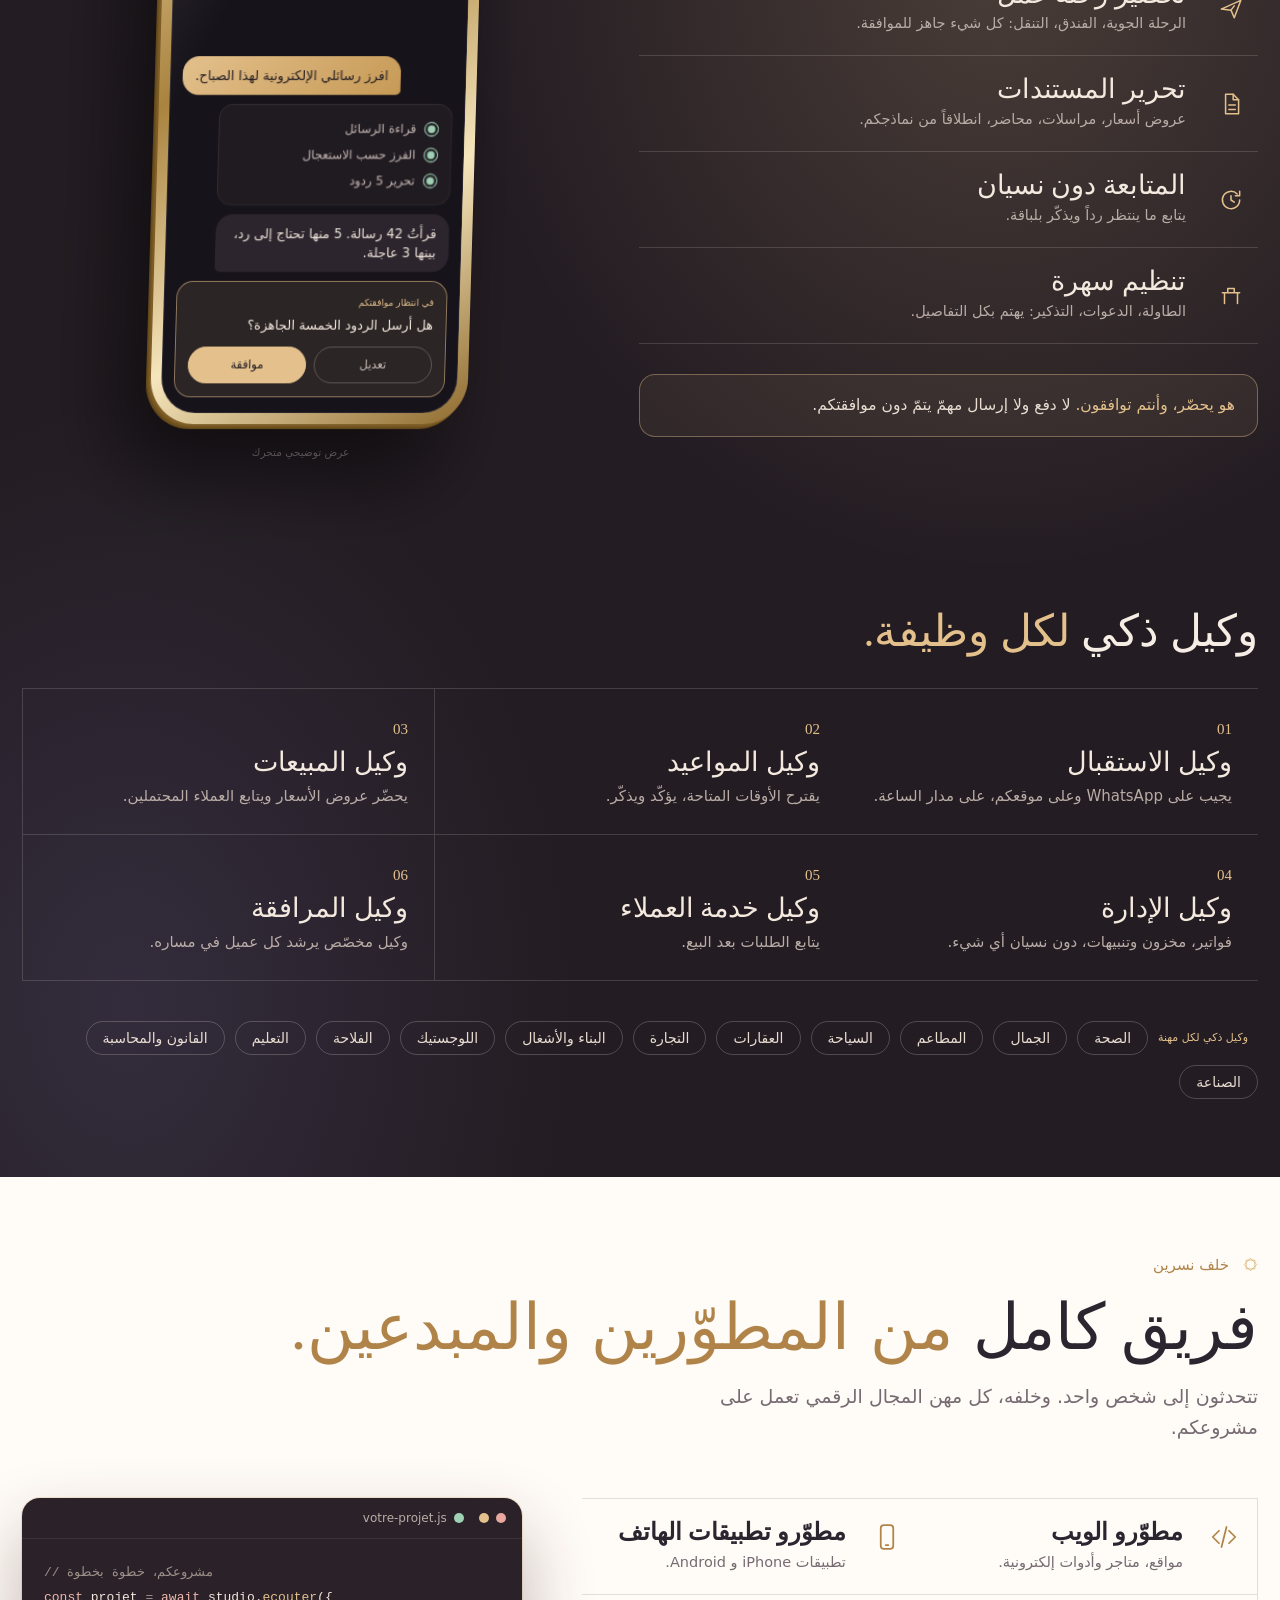
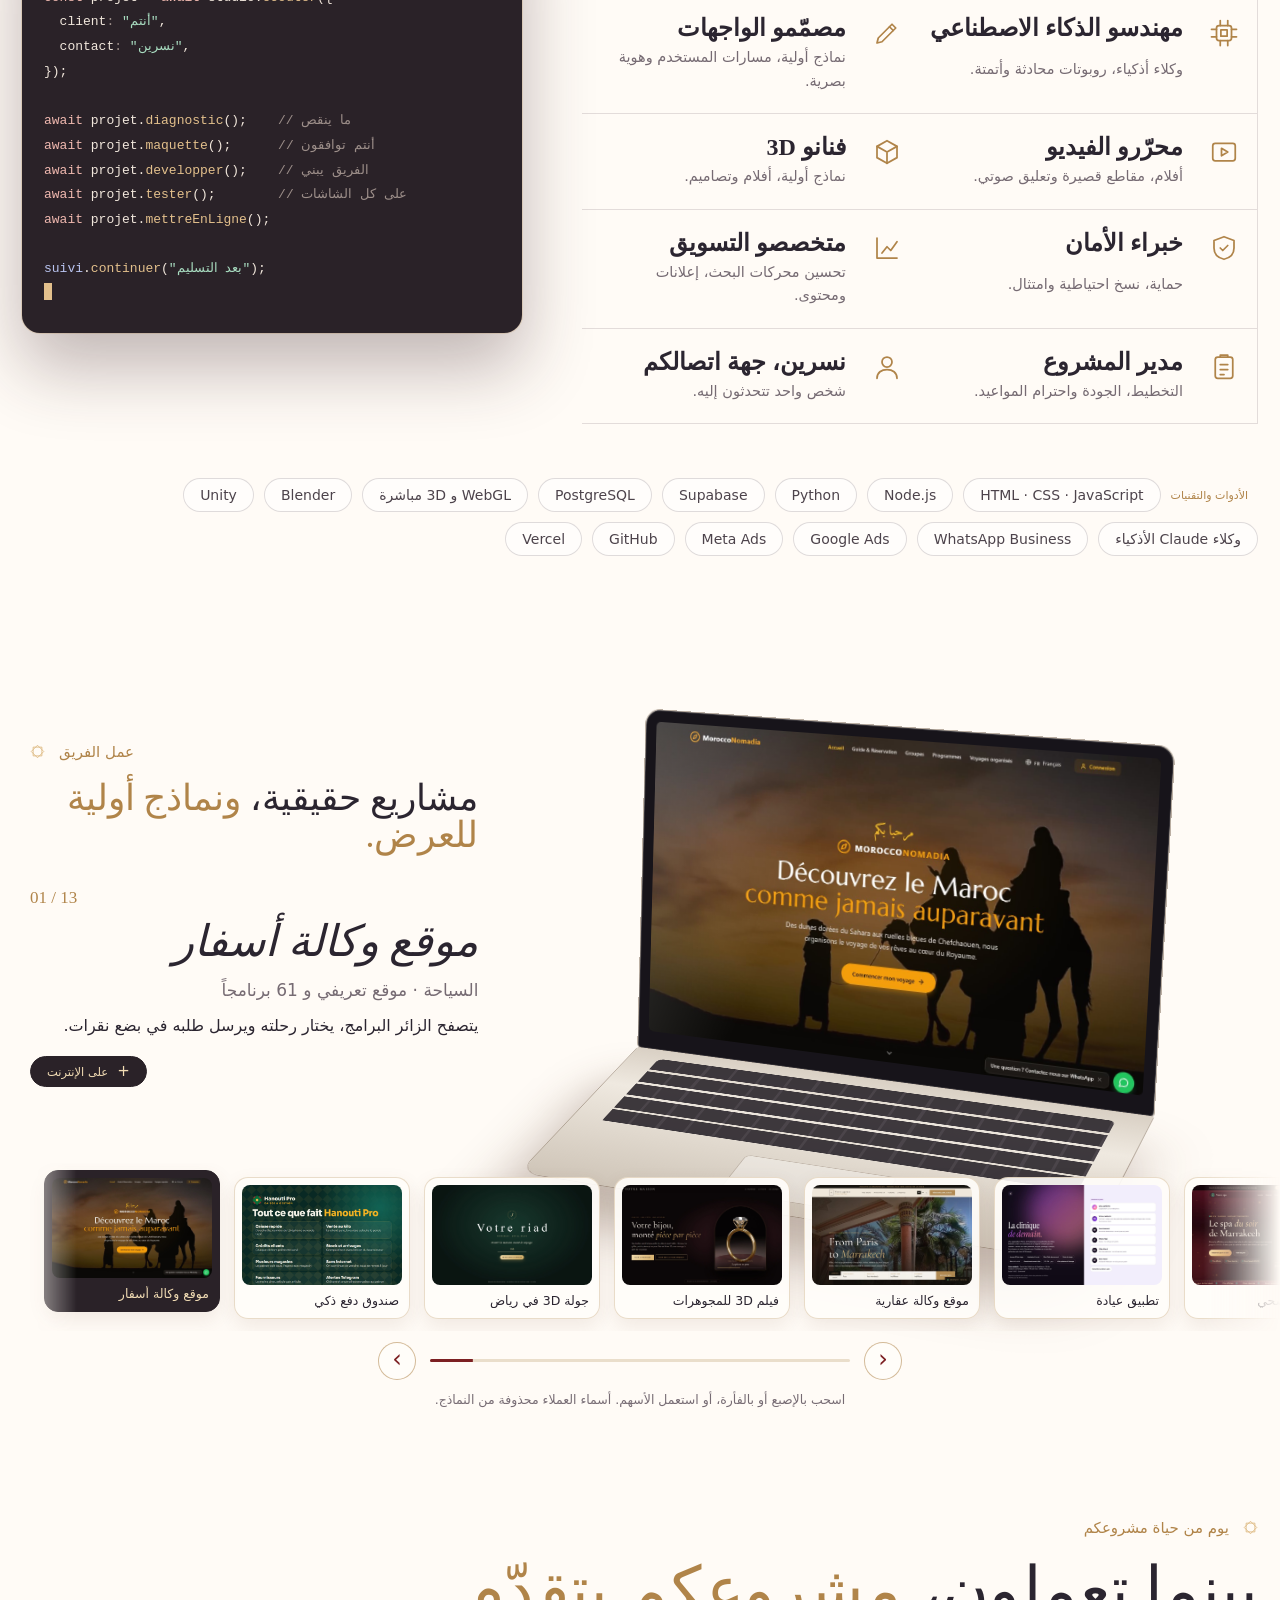
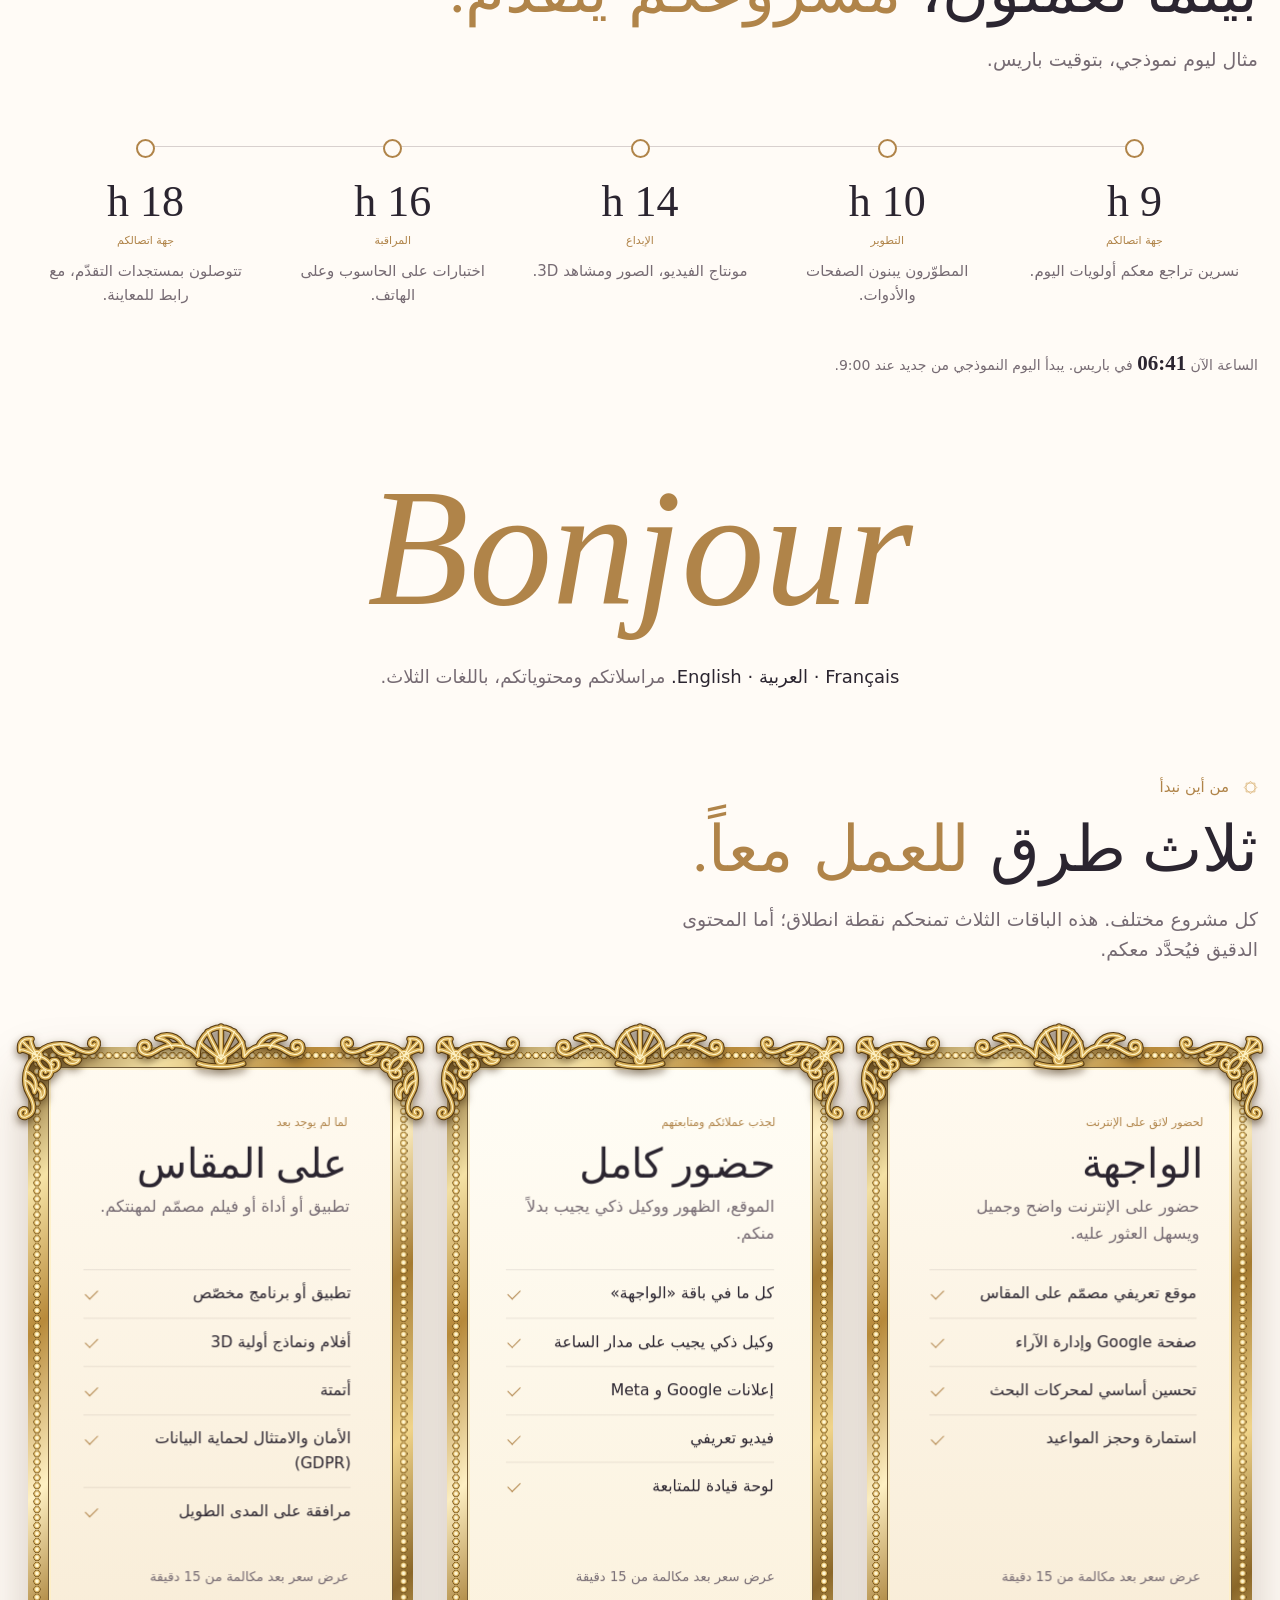
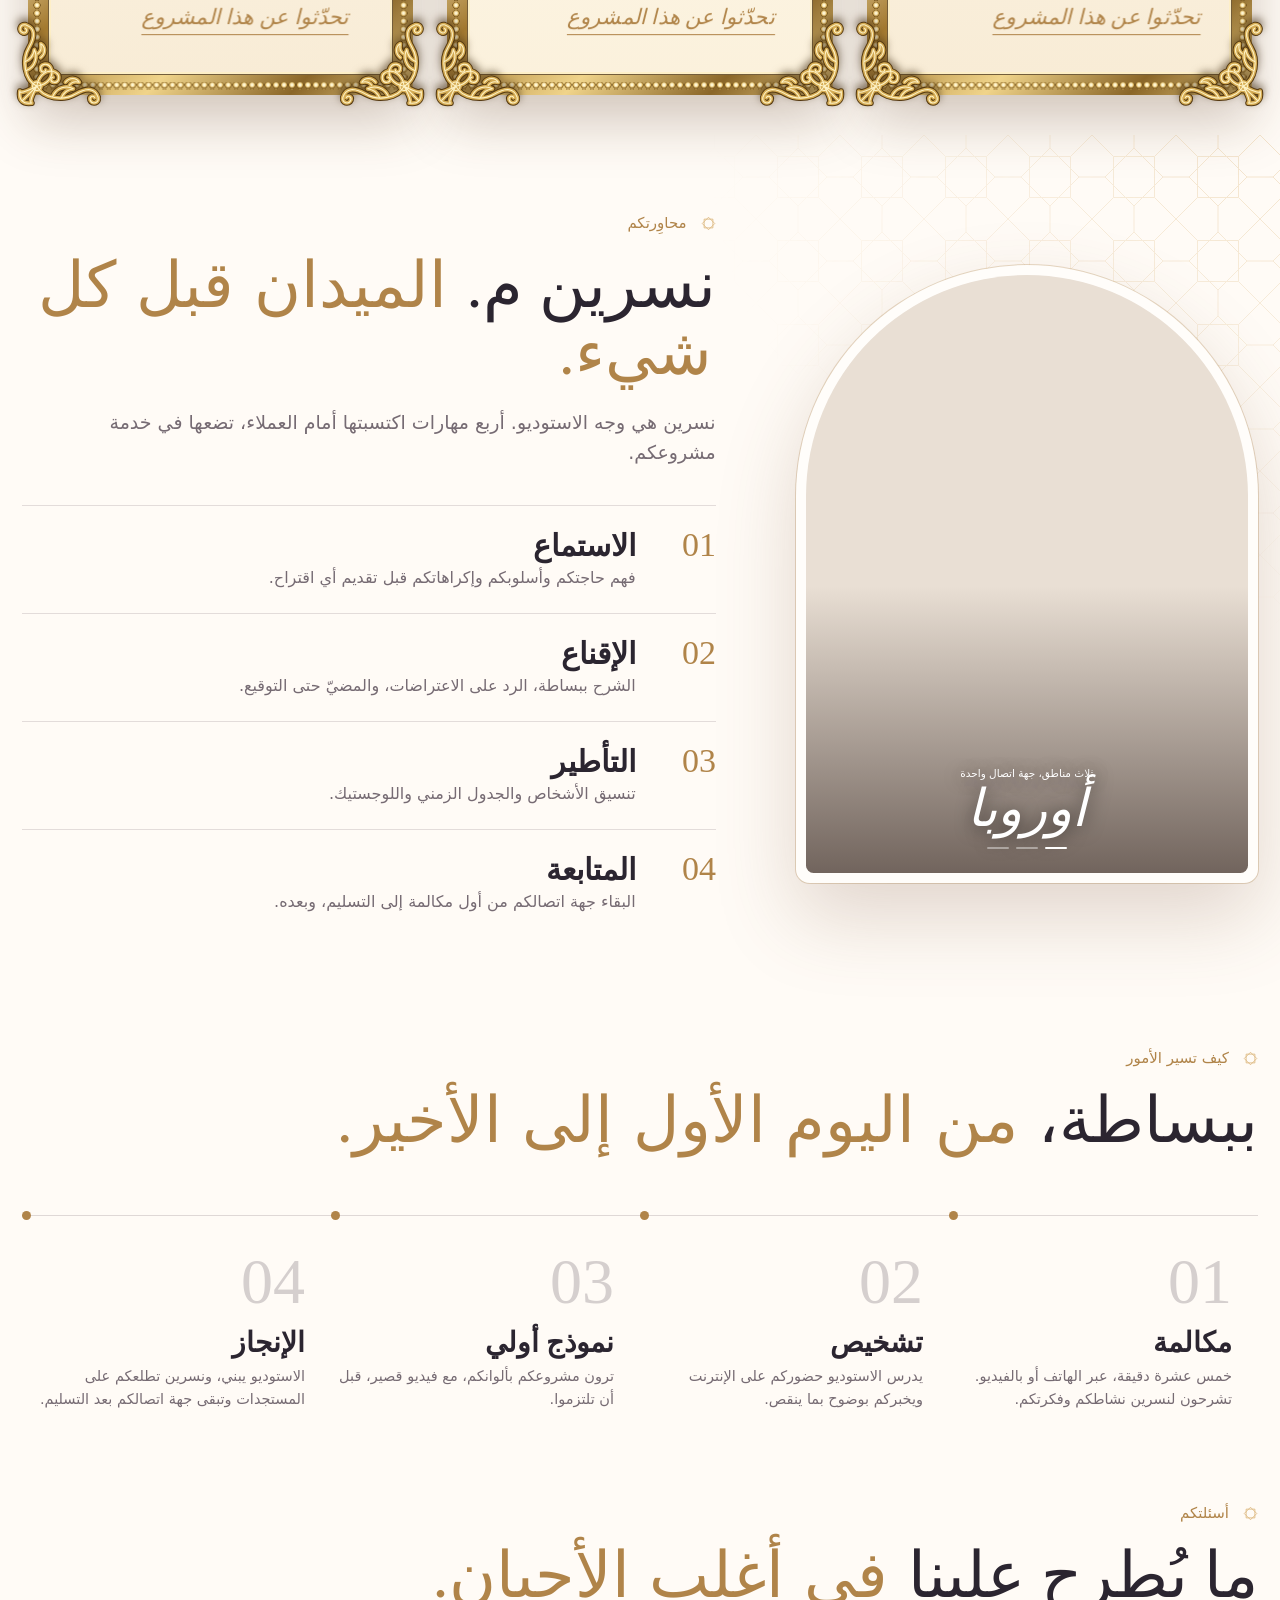
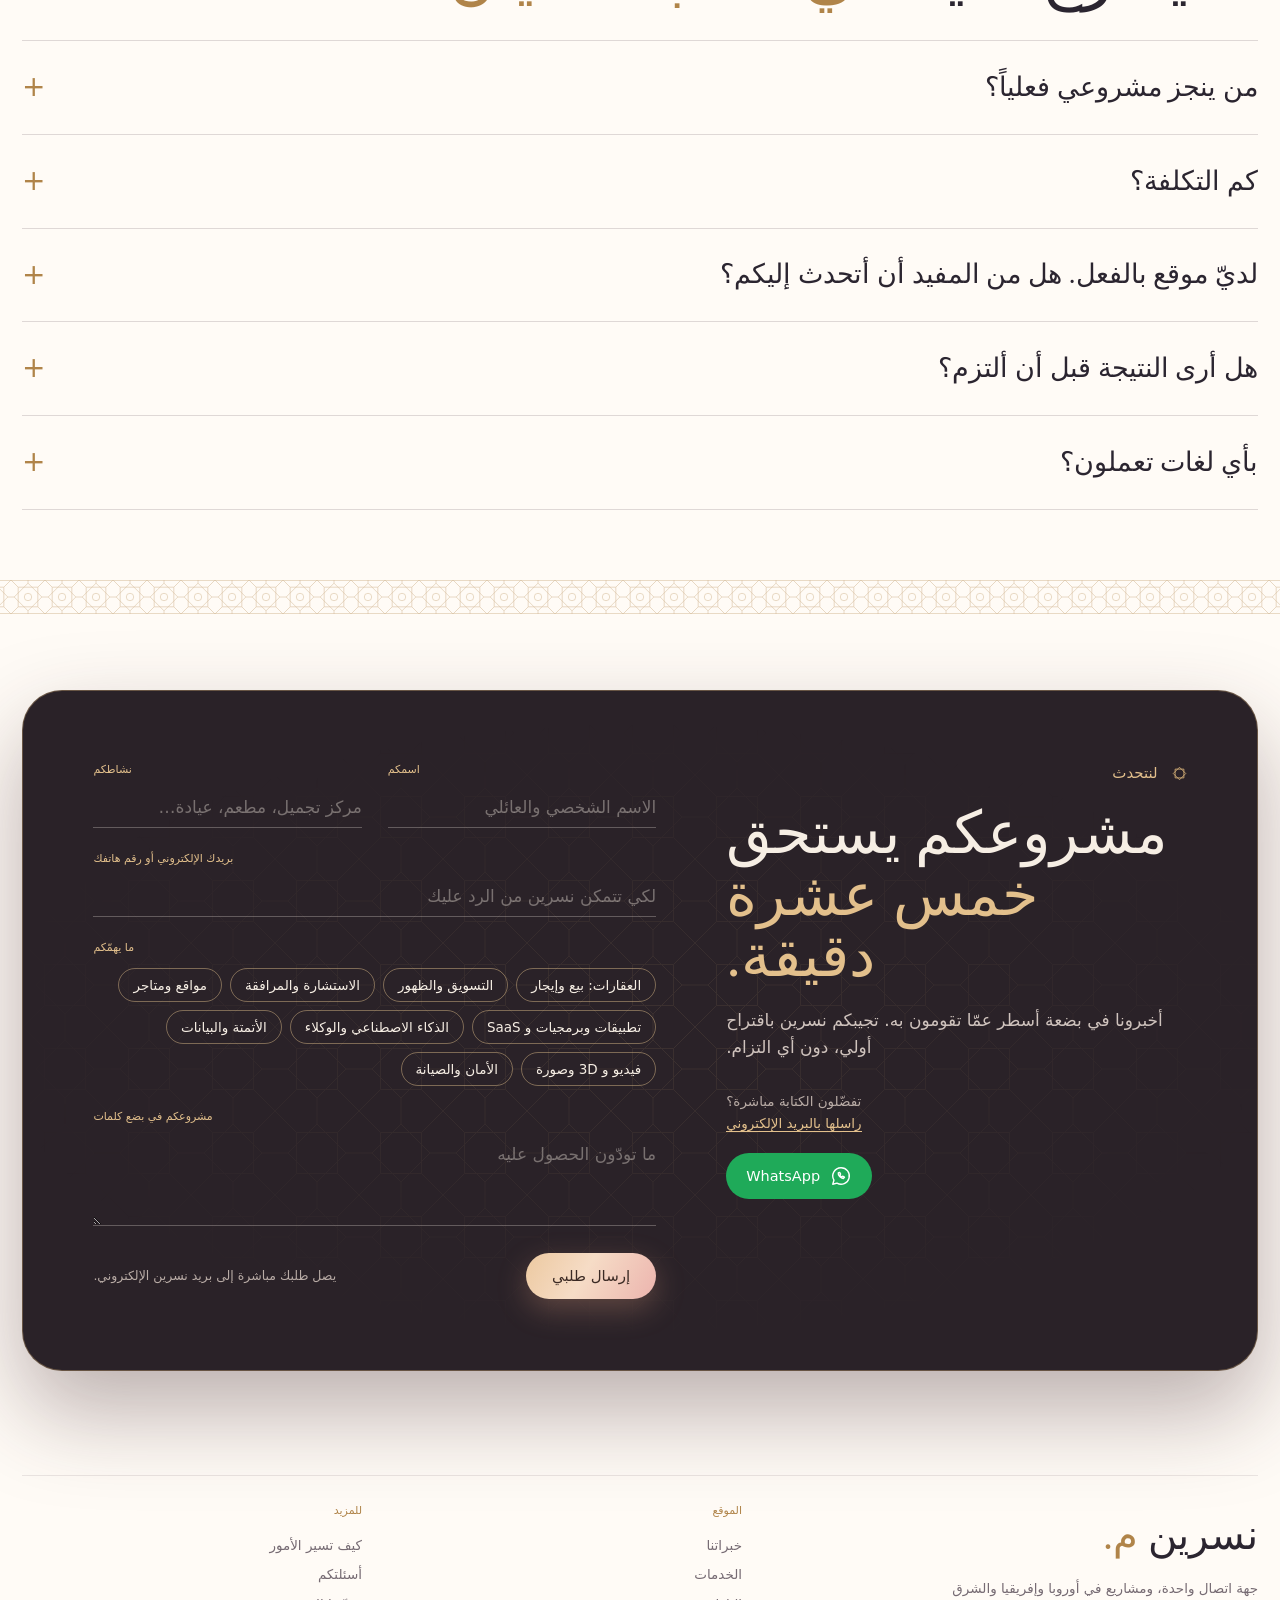
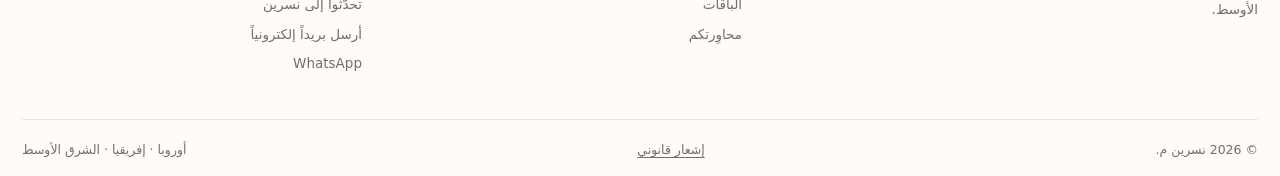
==== commit e8ae11b7: "Plaque de l'accueil : Apporteuse d'affaires / Une seule interlocutrice Co-Authored-By: Claude Fable " ====
--- a/ar/index.html
+++ b/ar/index.html
@@ -110,7 +110,7 @@
         <ul class="faits tfaits"><li><b>10 سنوات</b>من العمل التجاري الميداني</li><li><b><span data-total>98</span> خدمة</b>مجتمعة في استوديو واحد</li><li><b>3 مناطق</b>أوروبا، إفريقيا، الشرق الأوسط</li></ul>
         <div class="domaine tdom">اليوم، في خدمة <b id="domaine">التجارة</b></div>
       </div></div>
-      <figcaption class="plaque"><b>وسيطة أعمال</b><span>السيدة نسرين م.</span></figcaption>
+      <figcaption class="plaque"><b>وسيطة أعمال</b><span>محاوِرة واحدة</span></figcaption>
     </figure>
   </div>
 </section>
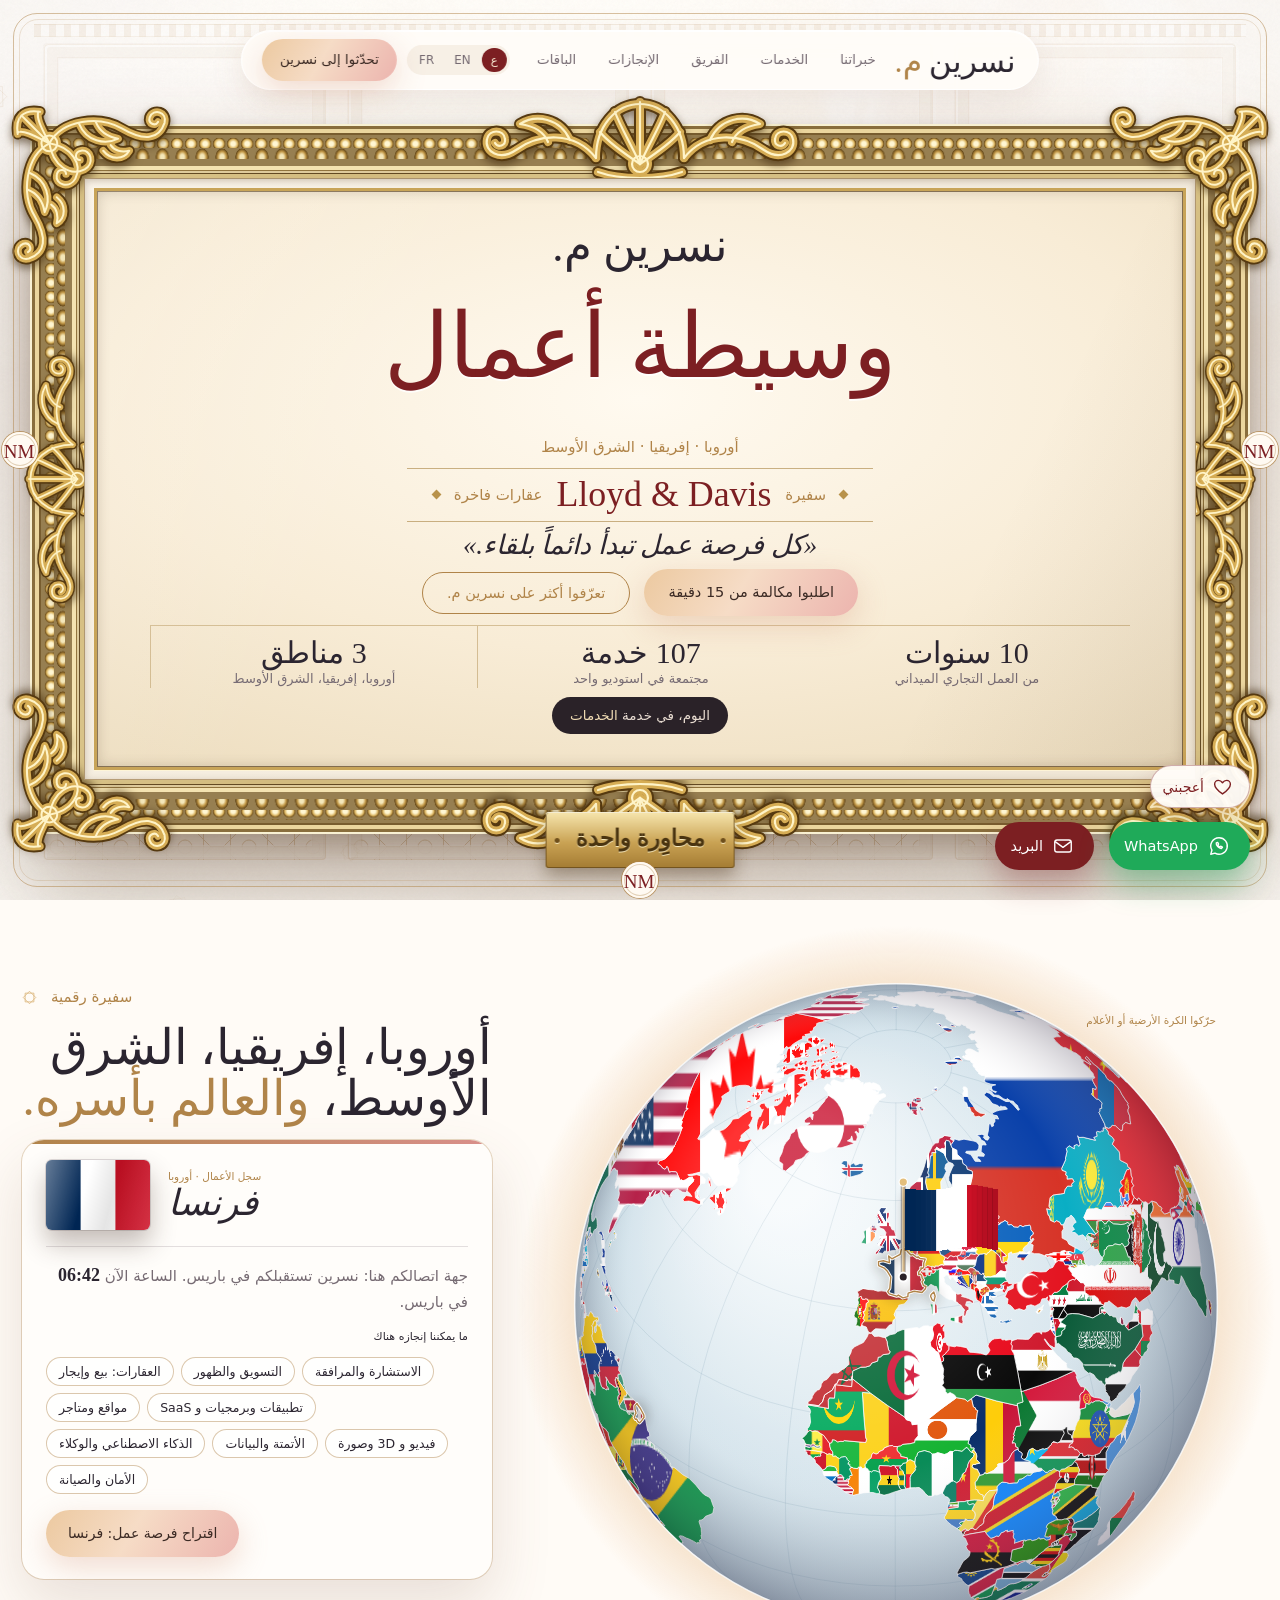
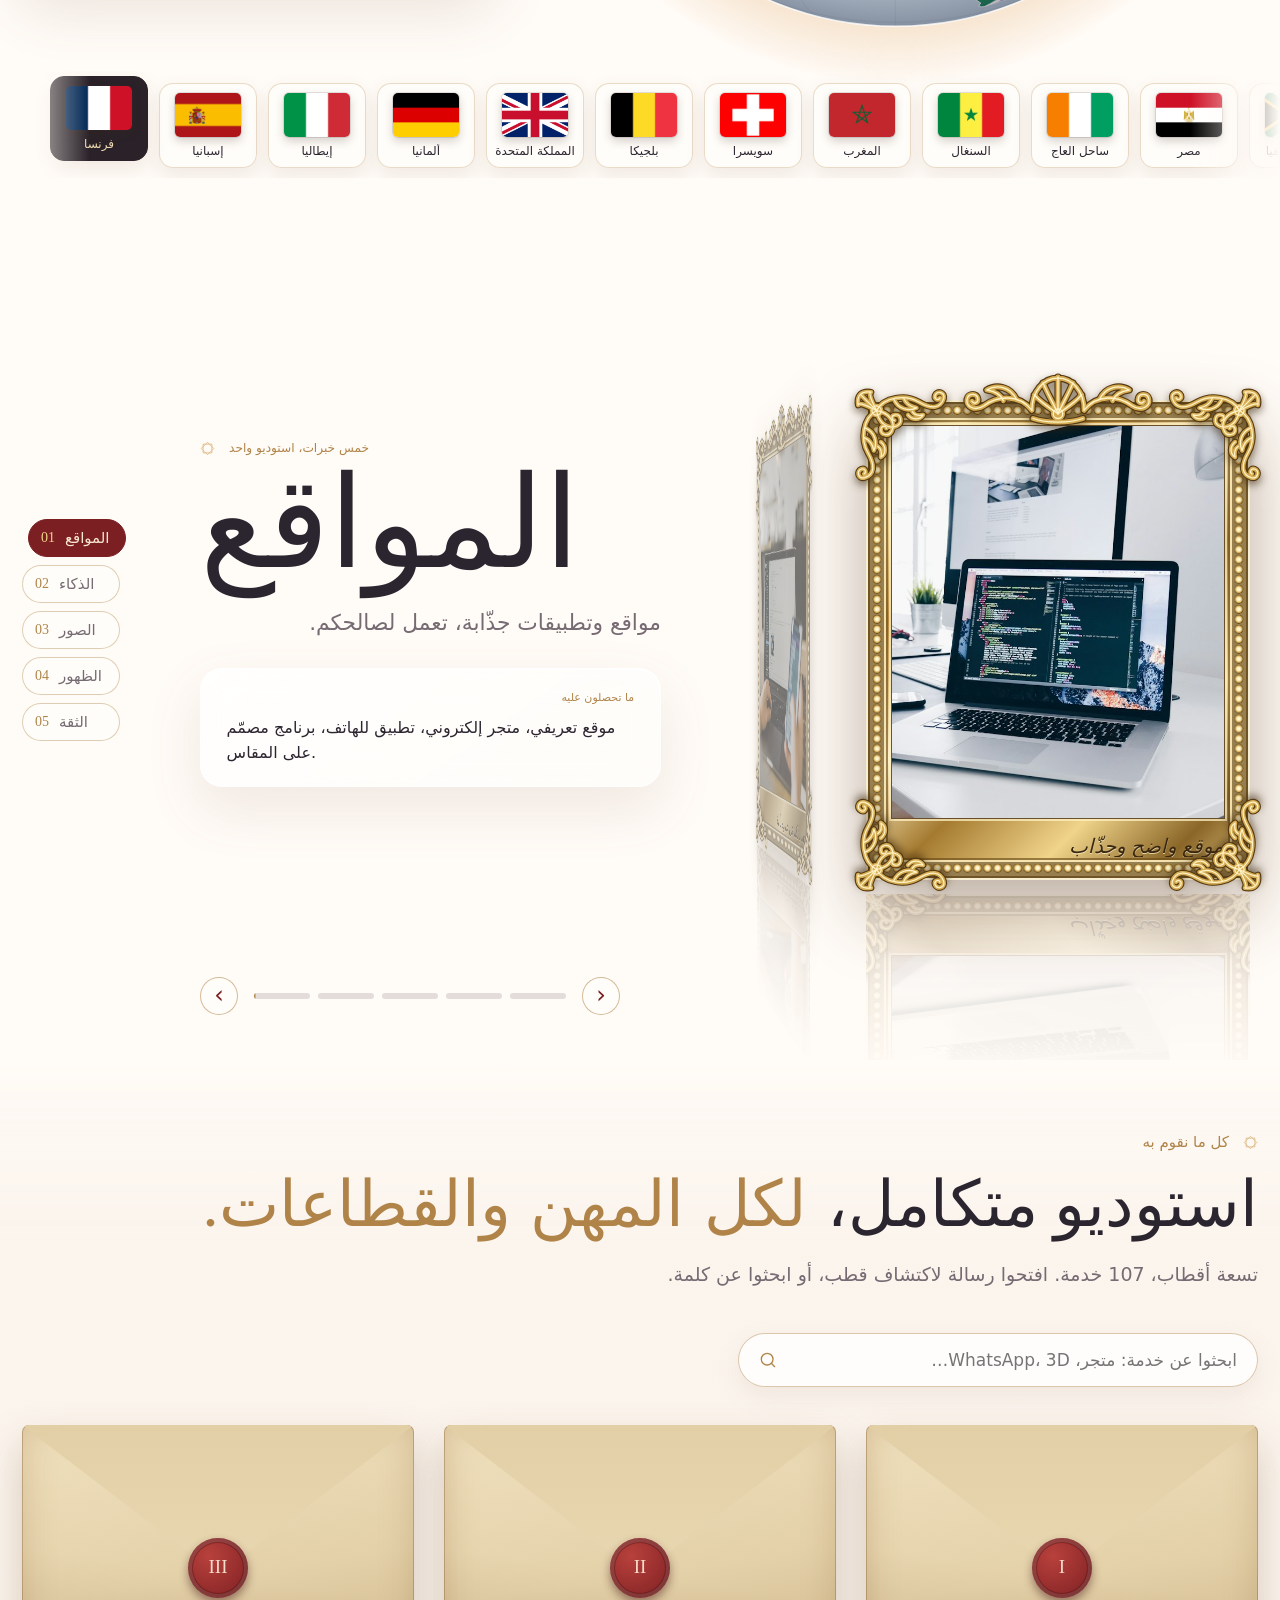
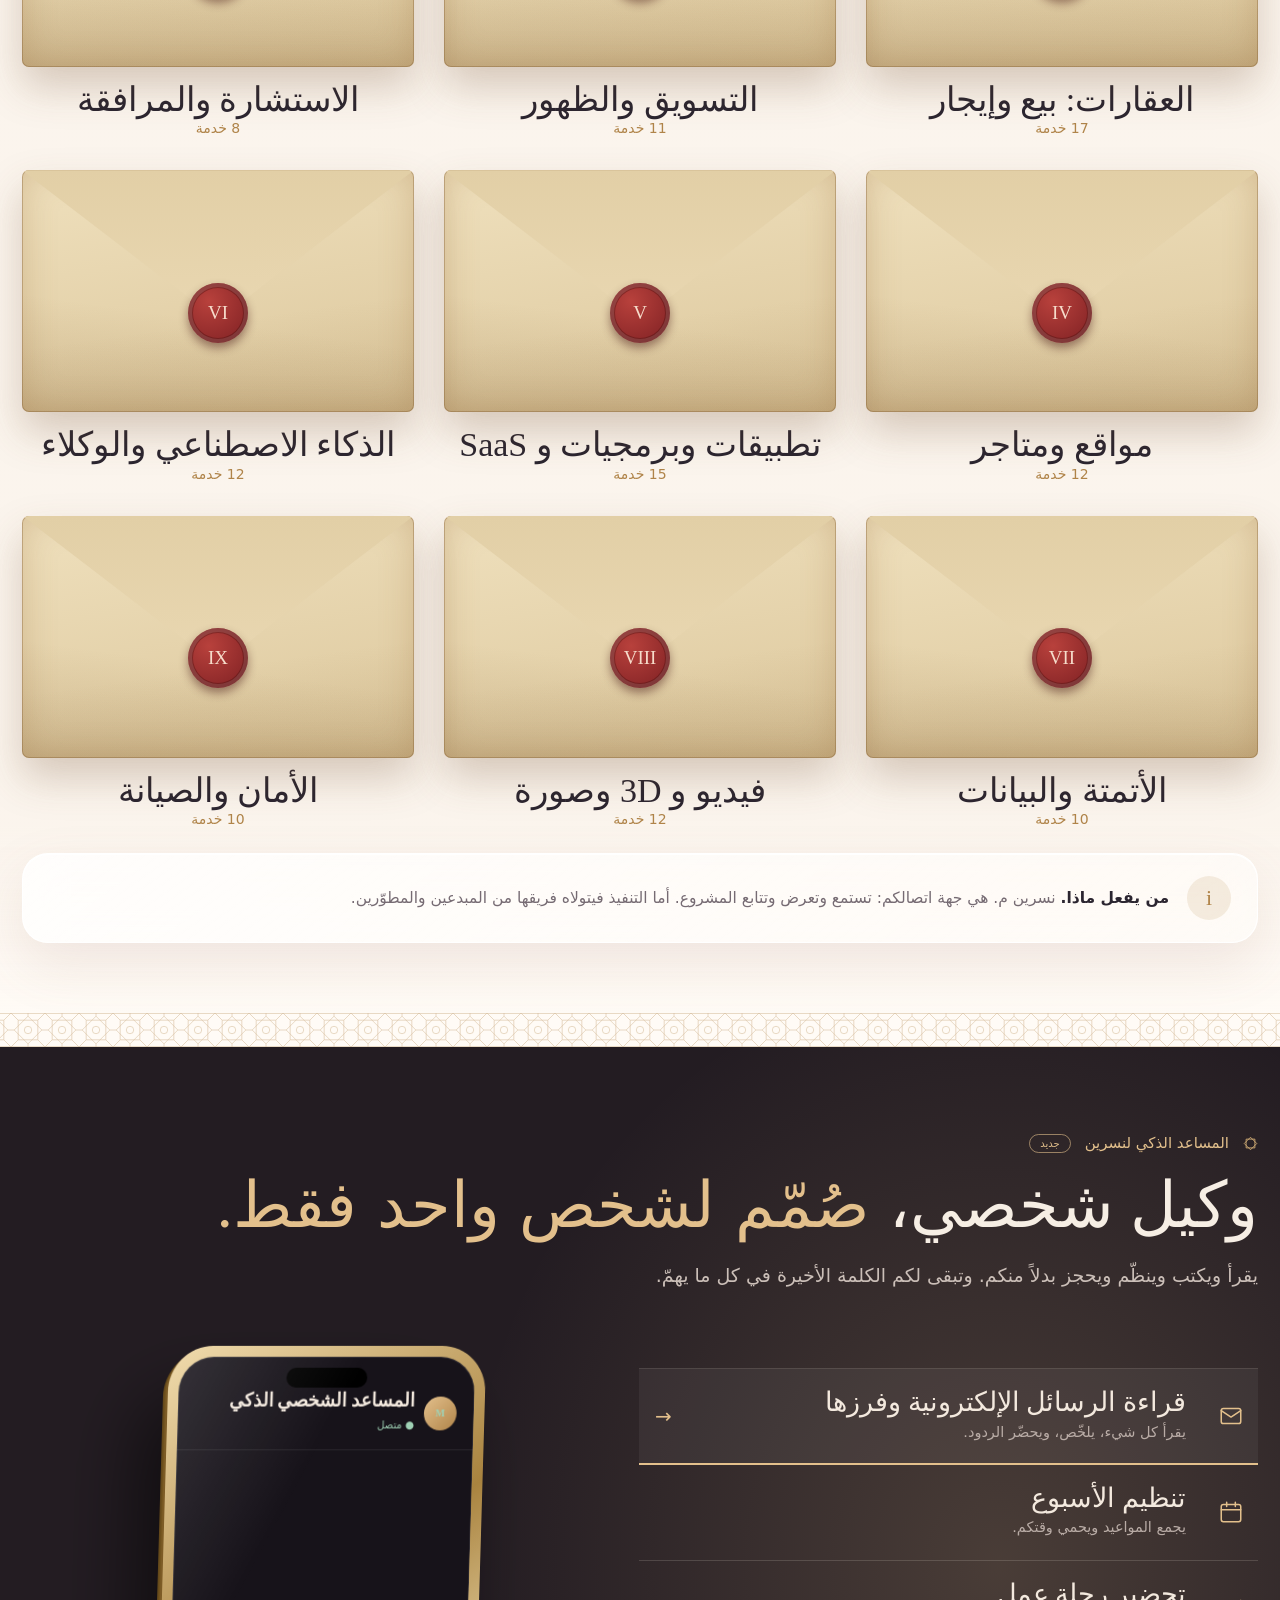
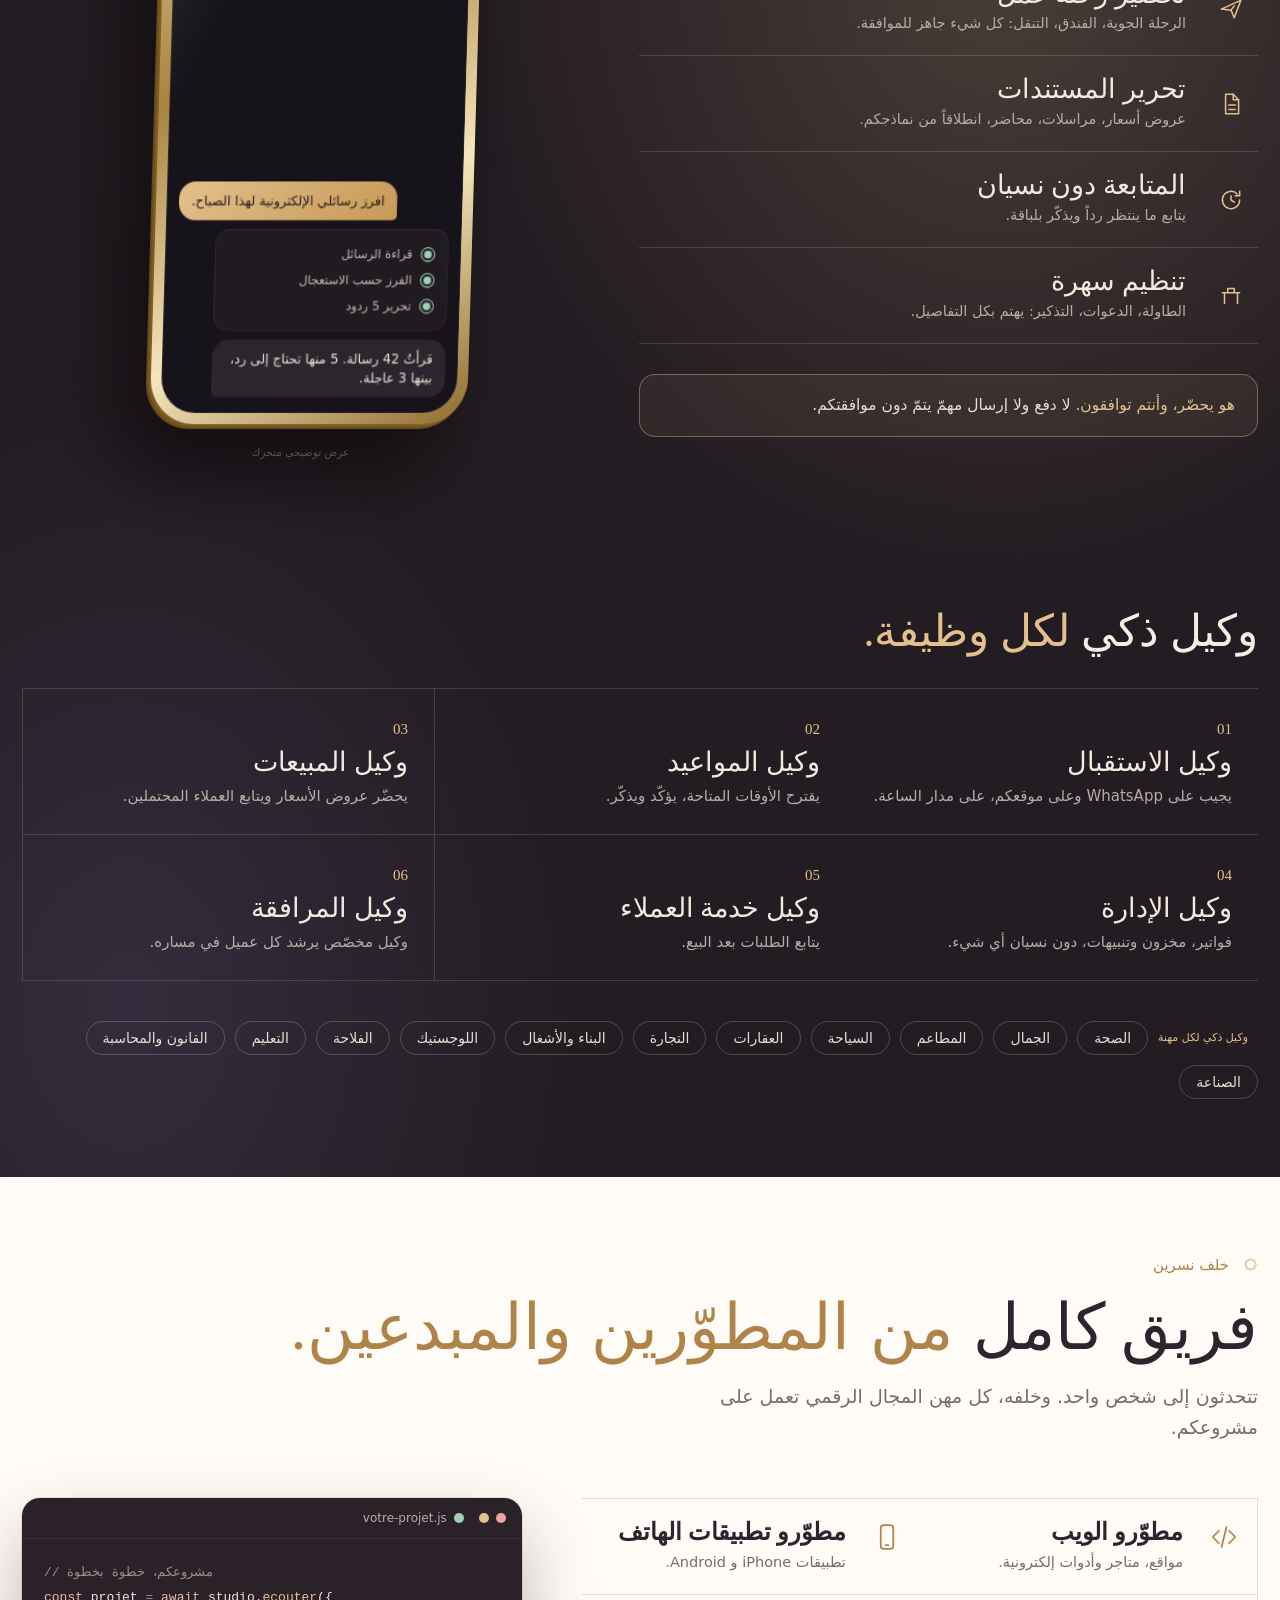
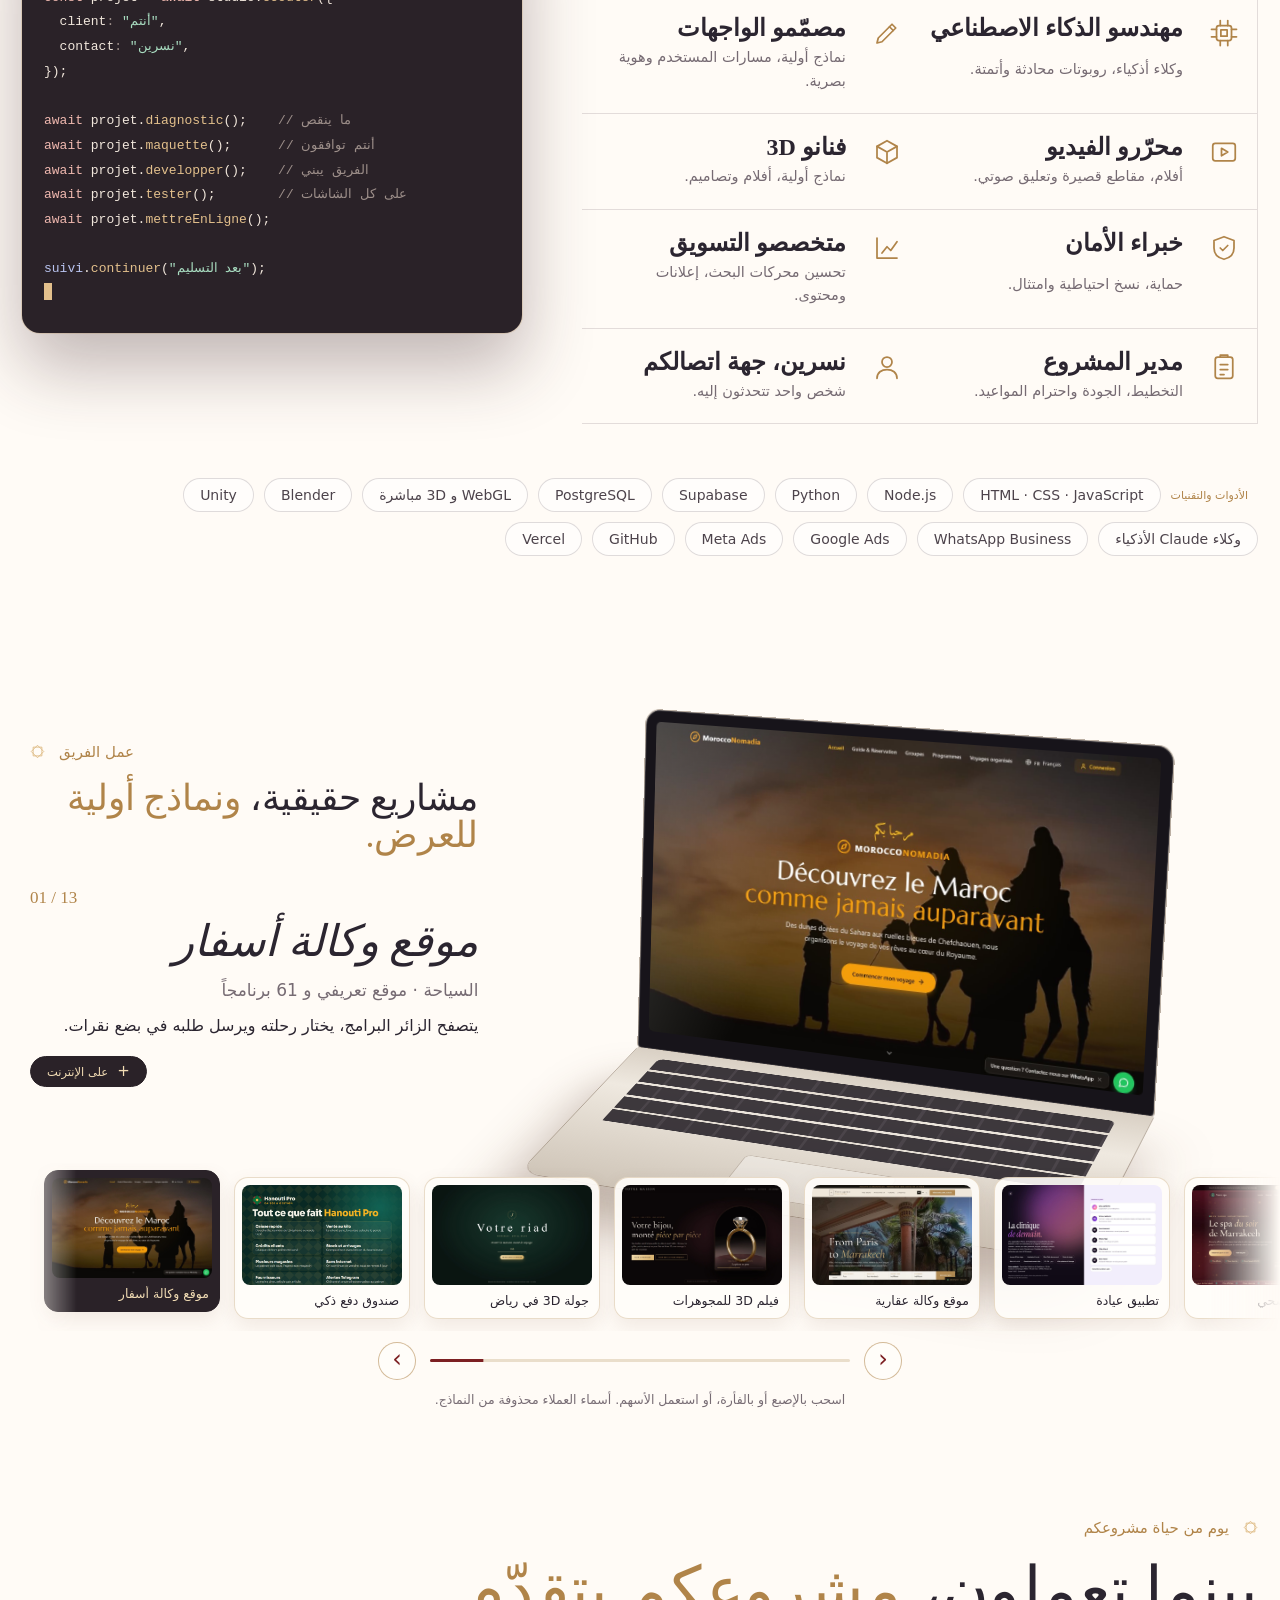
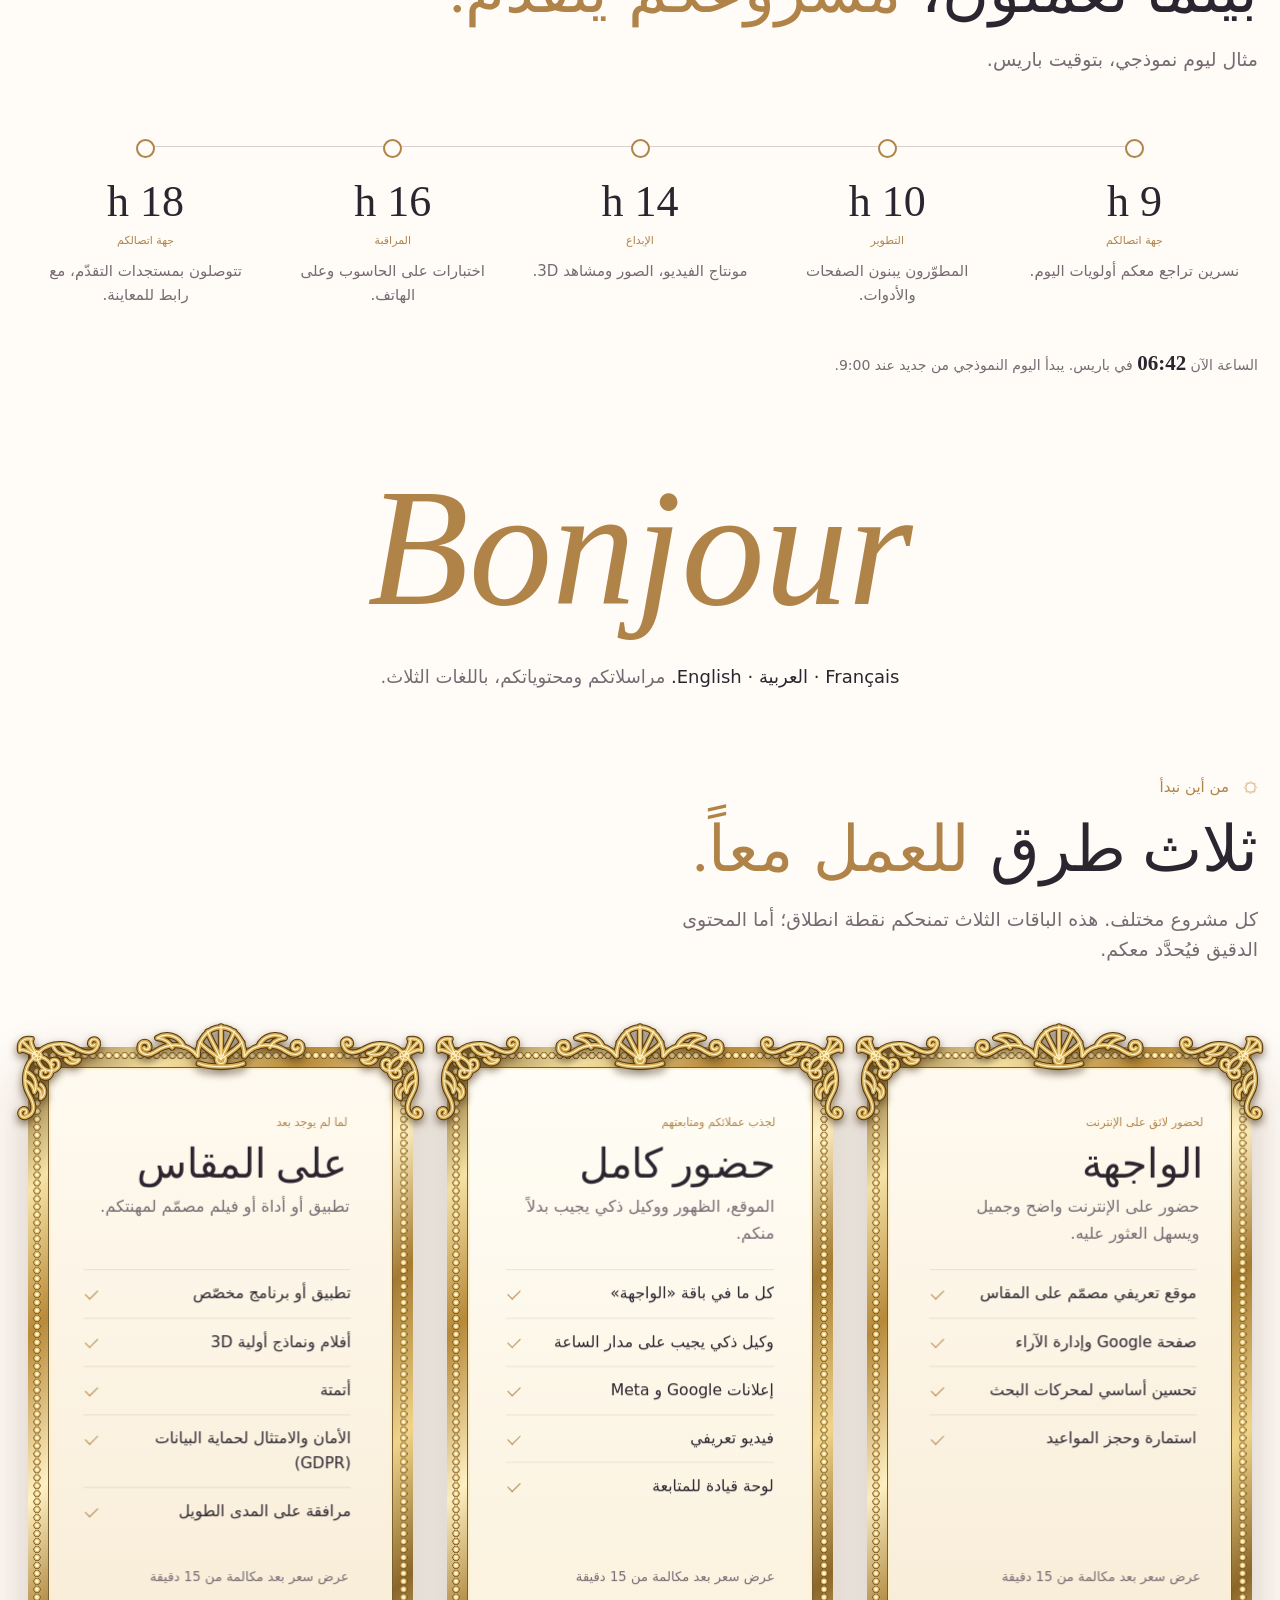
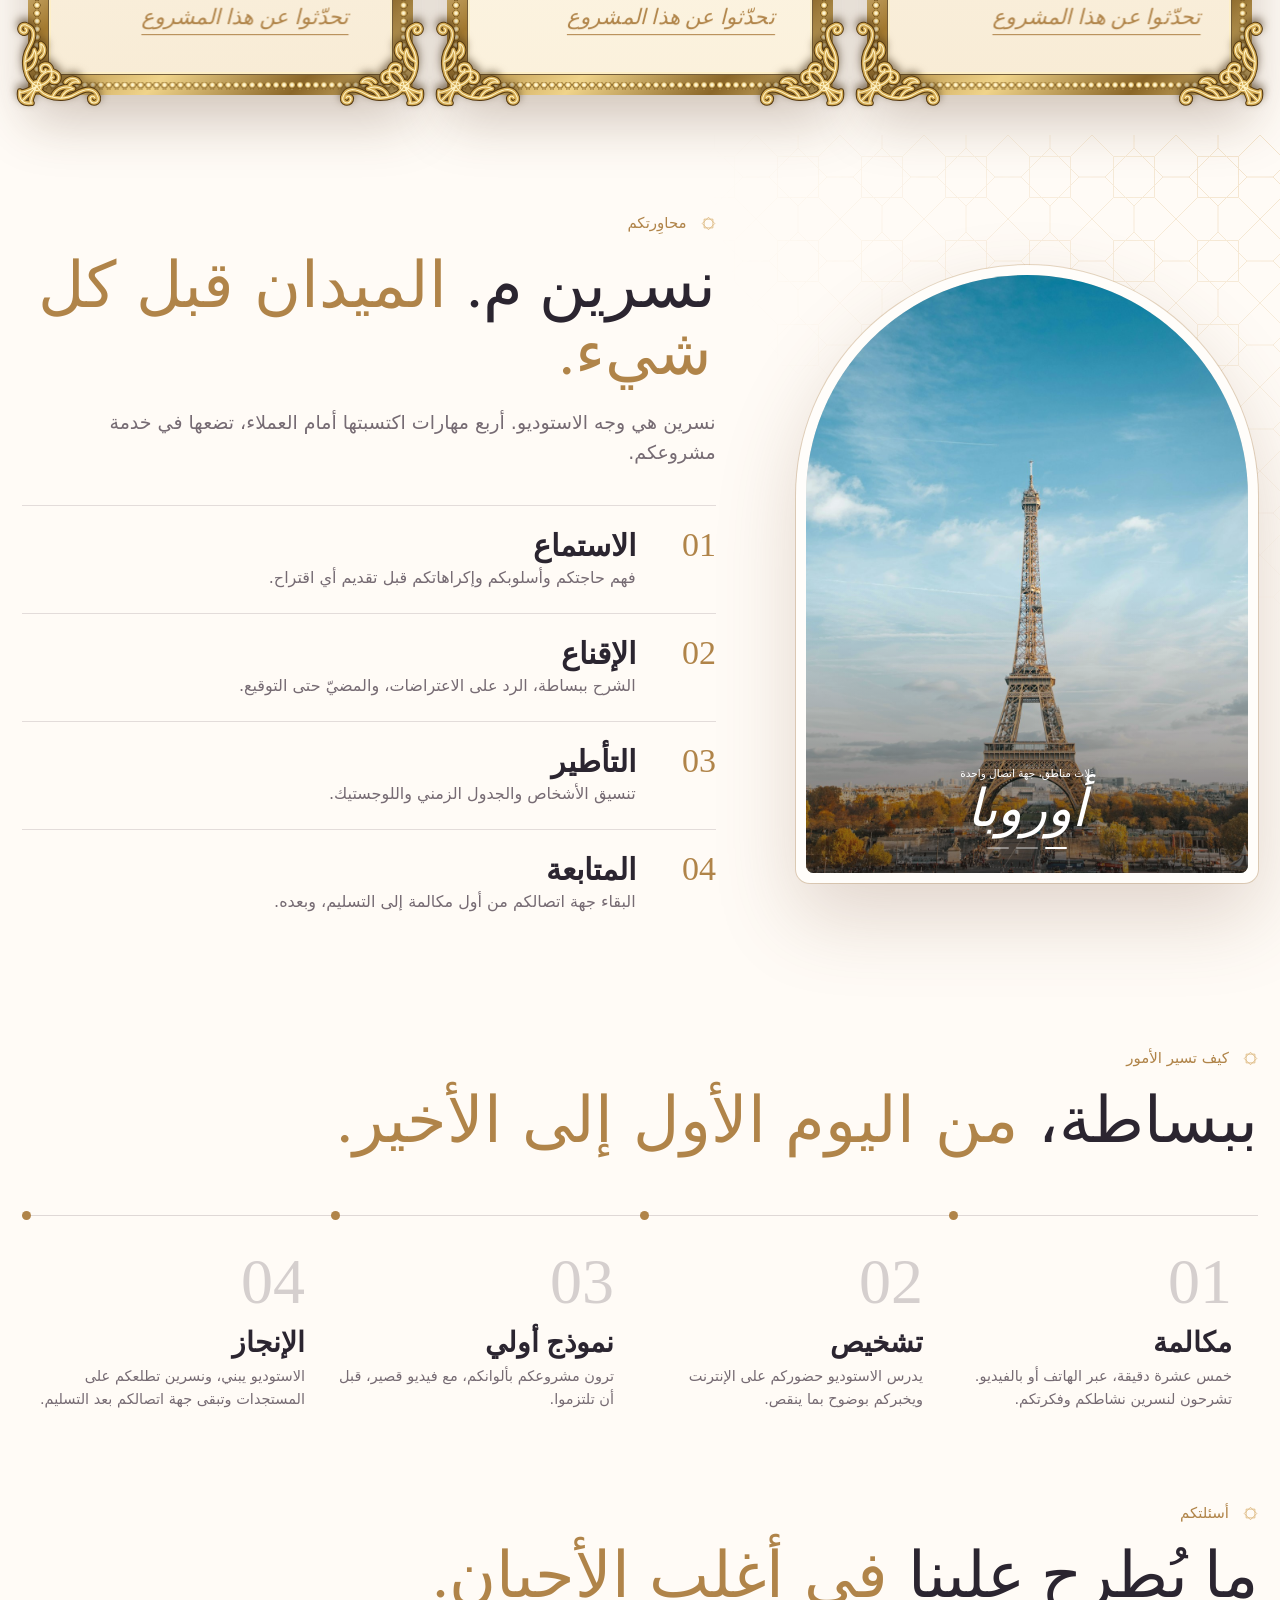
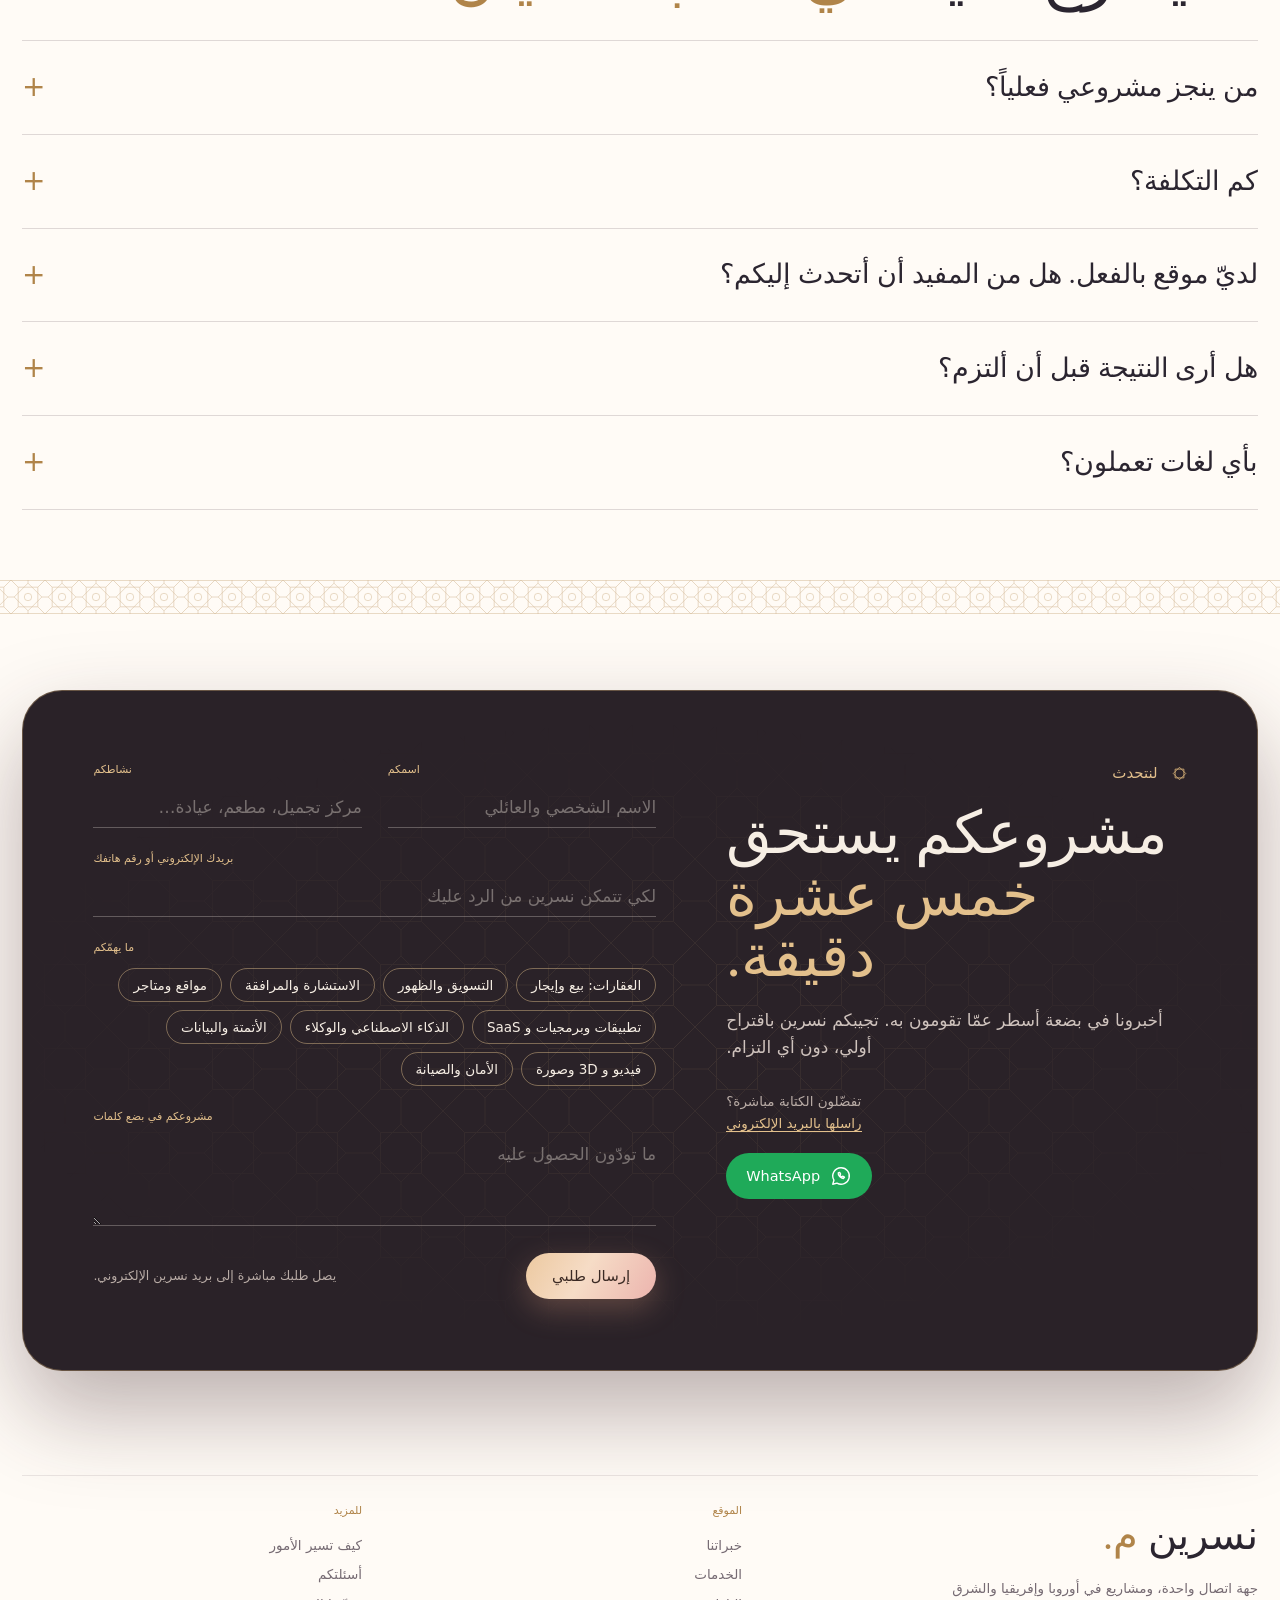
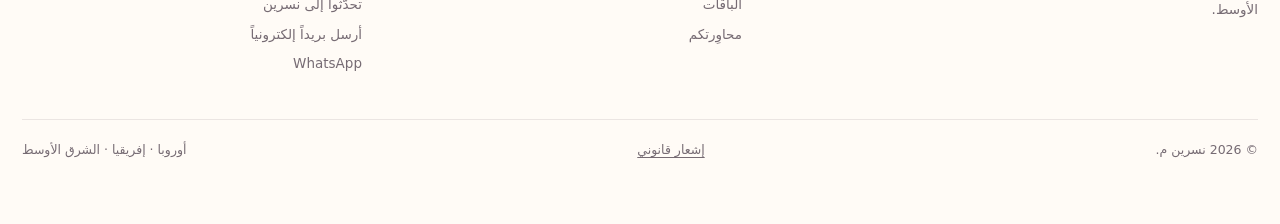
==== commit 61fd8a69: "Plaque de l'accueil : une seule ligne, Une seule interlocutrice Co-Authored-By: Claude Fable 5.2 <no" ====
--- a/ar/index.html
+++ b/ar/index.html
@@ -110,7 +110,7 @@
         <ul class="faits tfaits"><li><b>10 سنوات</b>من العمل التجاري الميداني</li><li><b><span data-total>98</span> خدمة</b>مجتمعة في استوديو واحد</li><li><b>3 مناطق</b>أوروبا، إفريقيا، الشرق الأوسط</li></ul>
         <div class="domaine tdom">اليوم، في خدمة <b id="domaine">التجارة</b></div>
       </div></div>
-      <figcaption class="plaque"><b>وسيطة أعمال</b><span>محاوِرة واحدة</span></figcaption>
+      <figcaption class="plaque"><b>محاوِرة واحدة</b></figcaption>
     </figure>
   </div>
 </section>
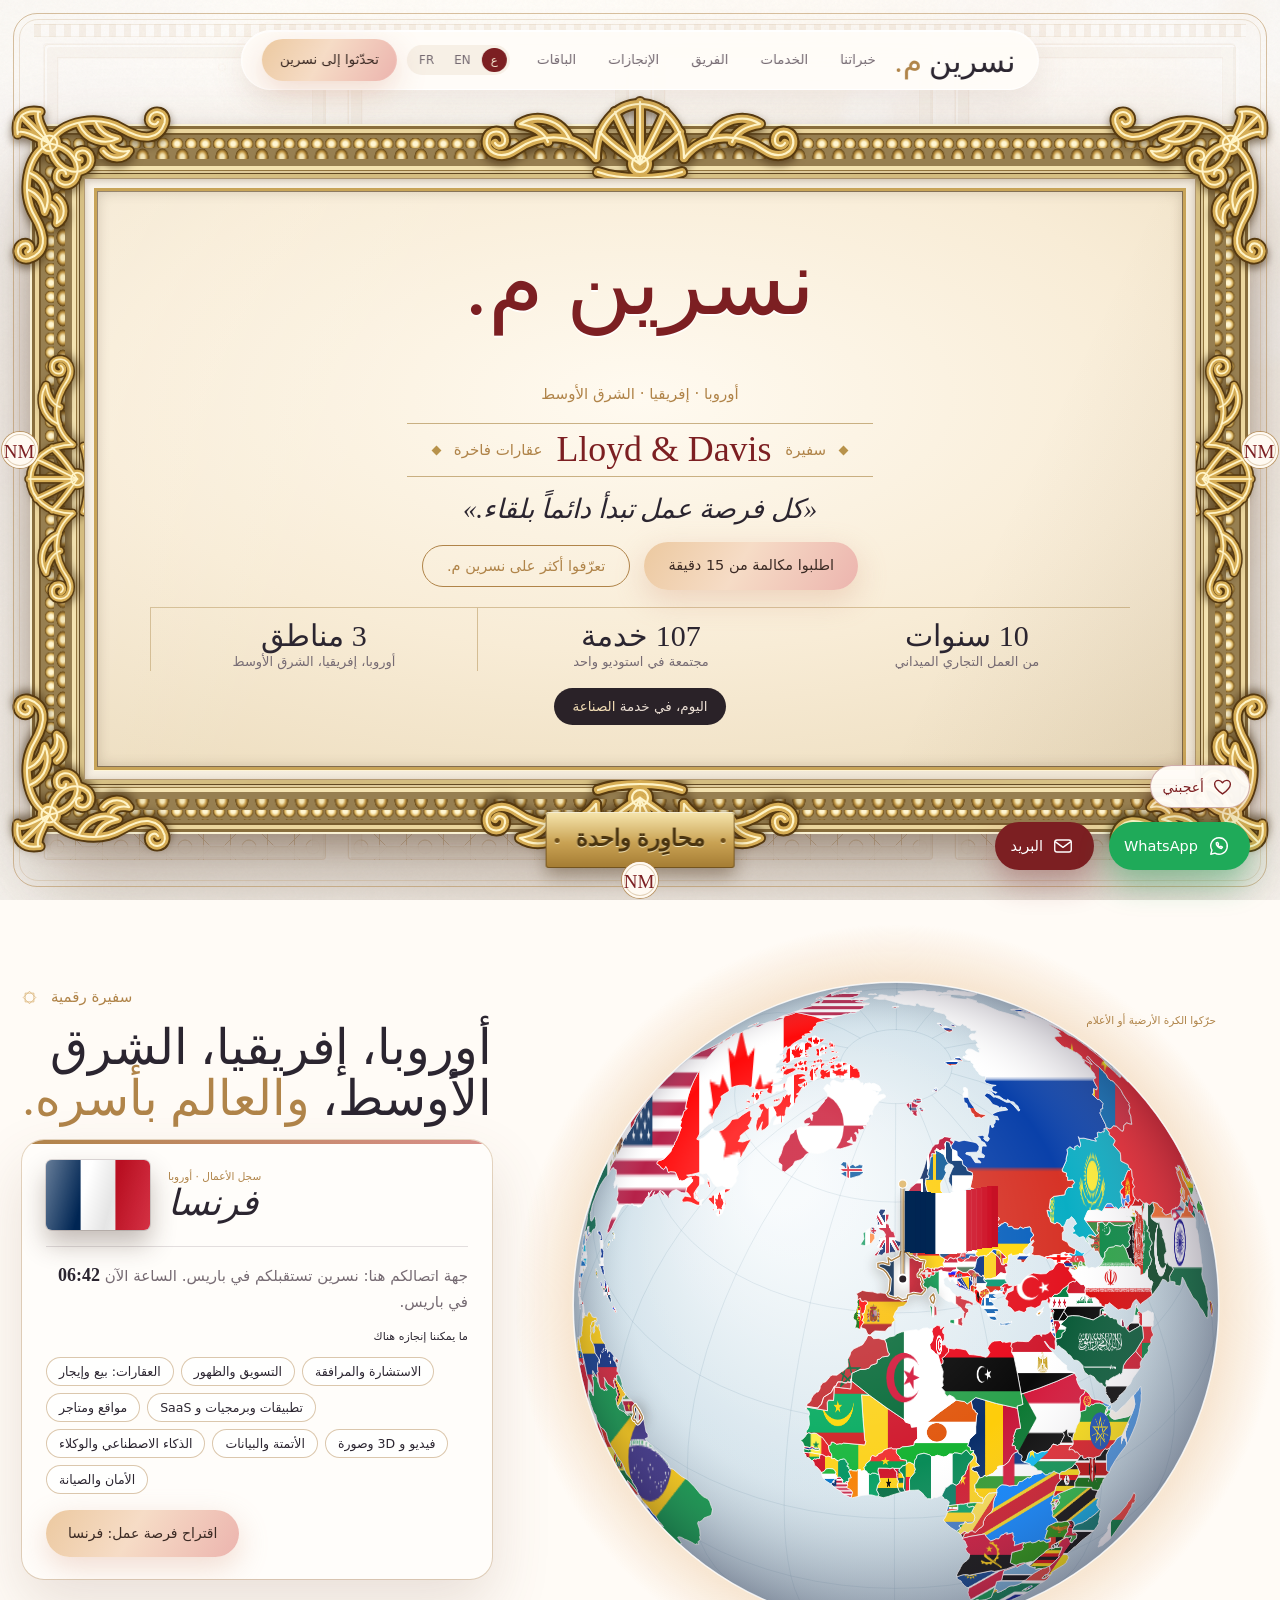
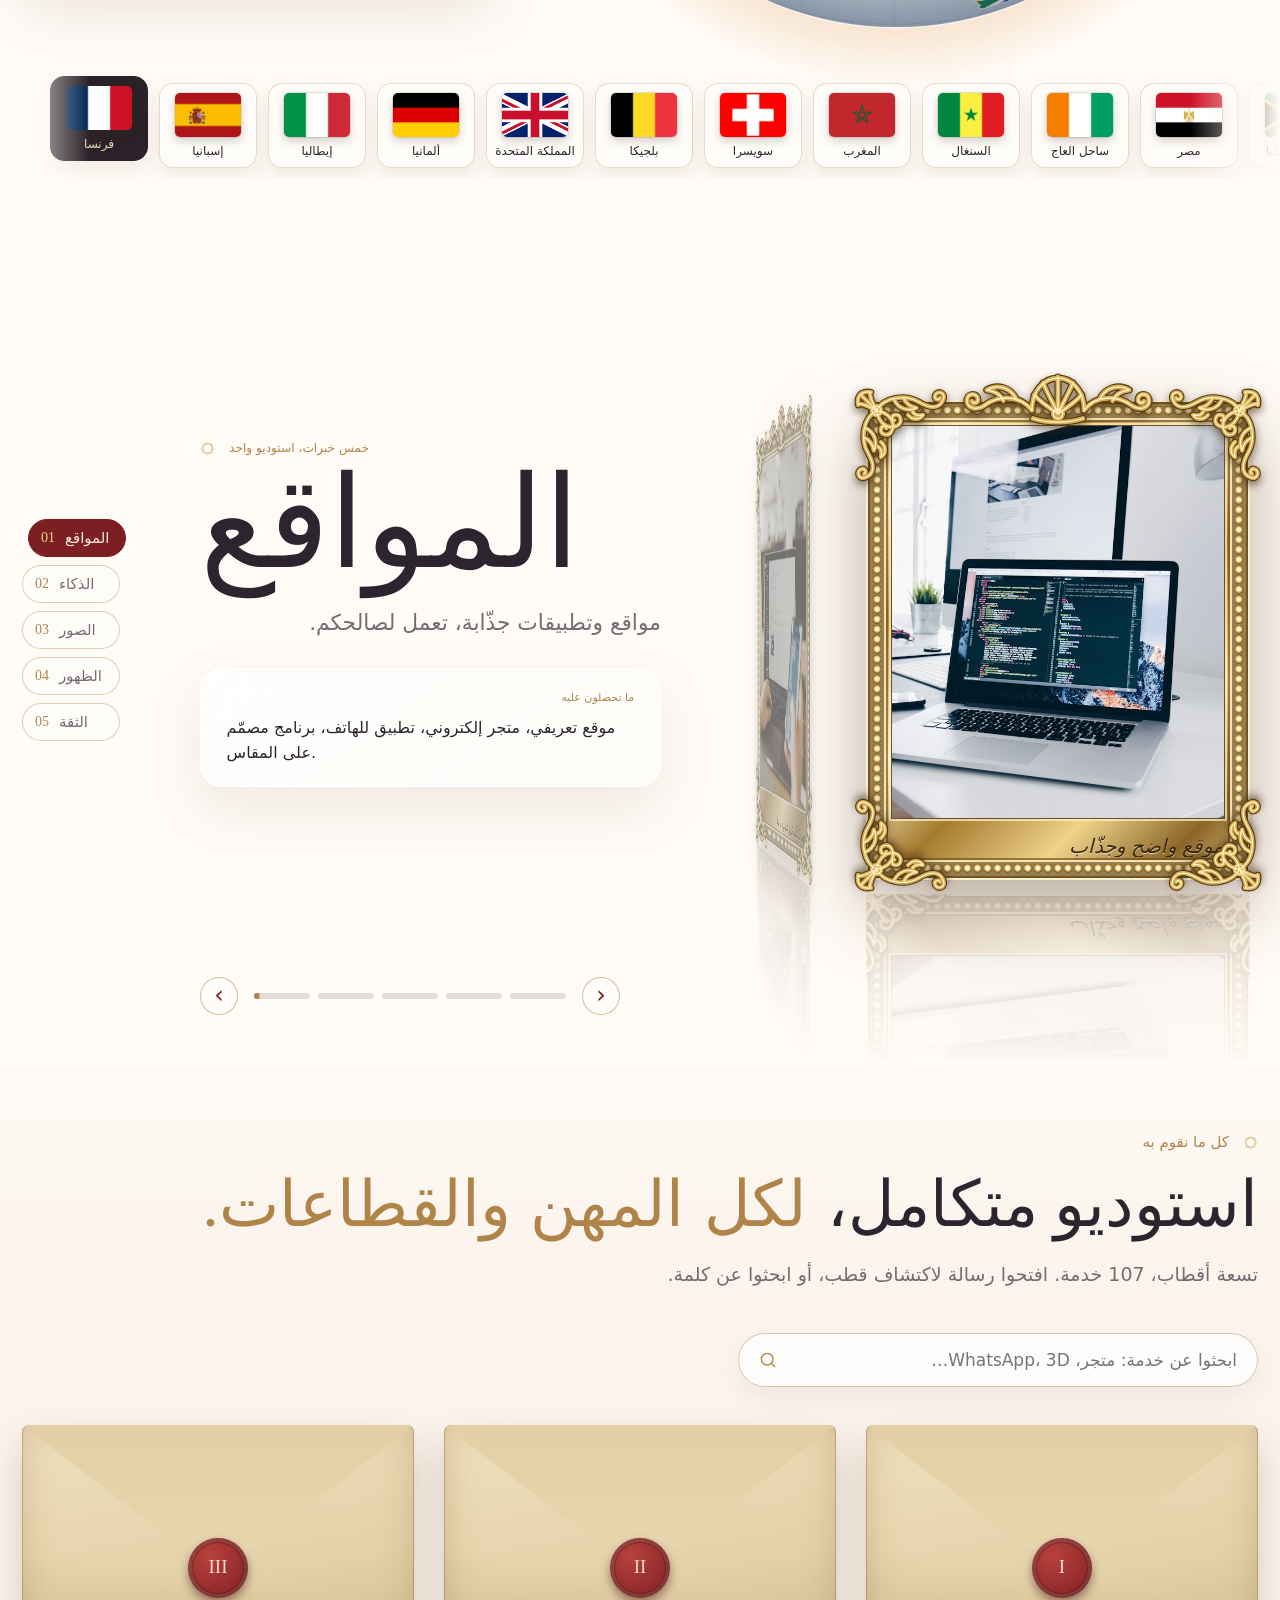
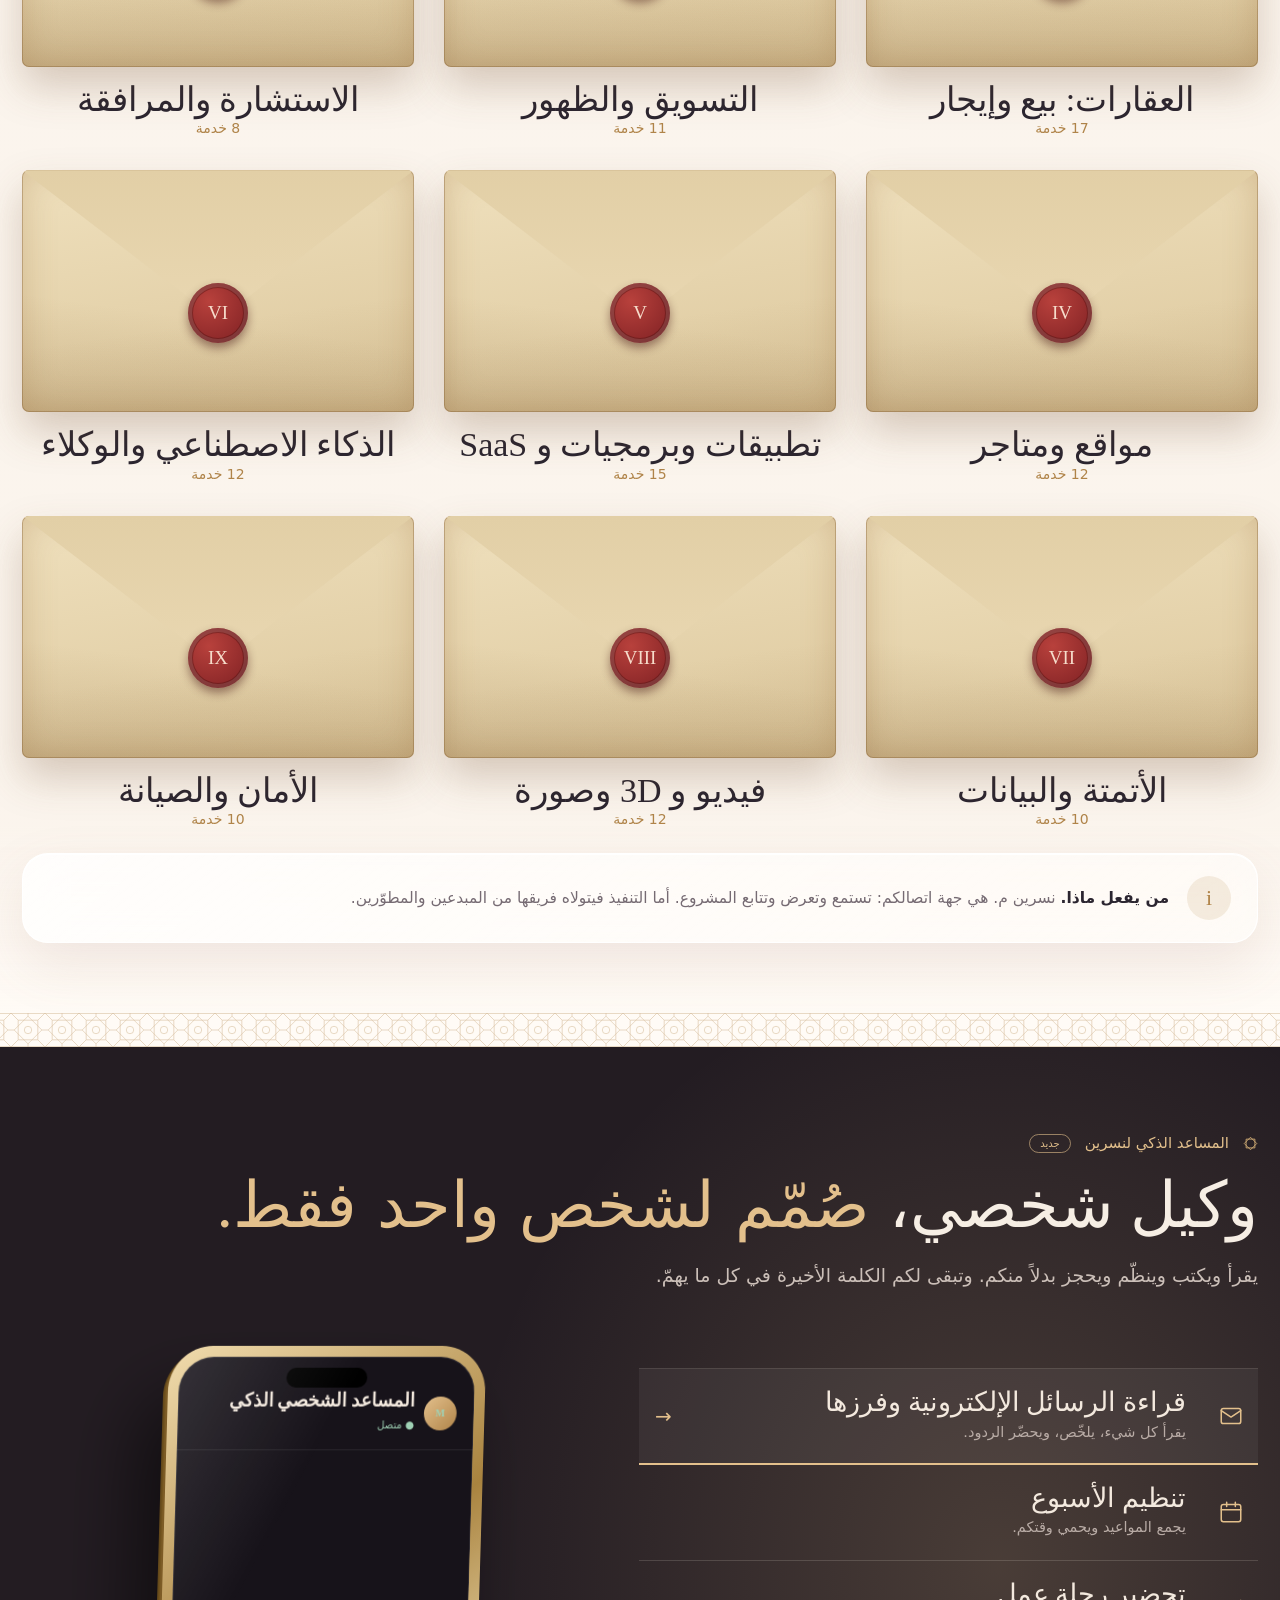
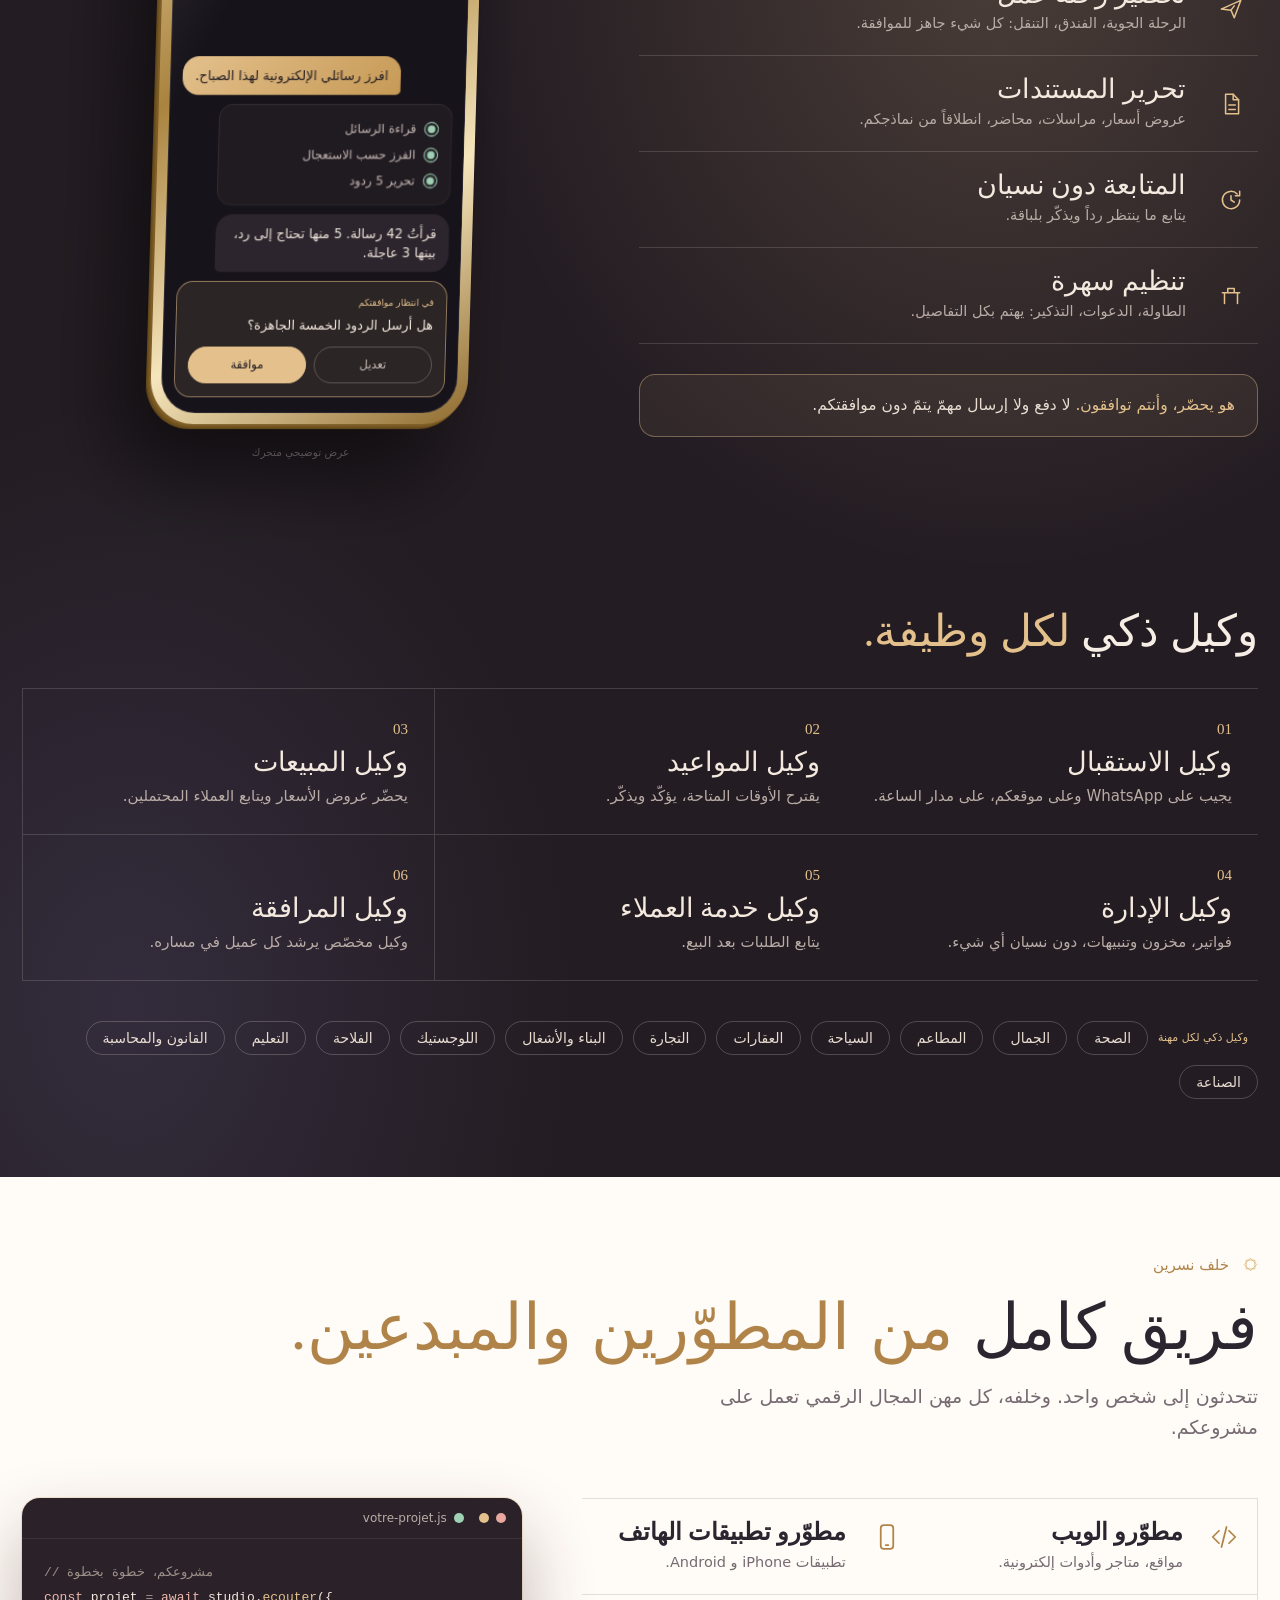
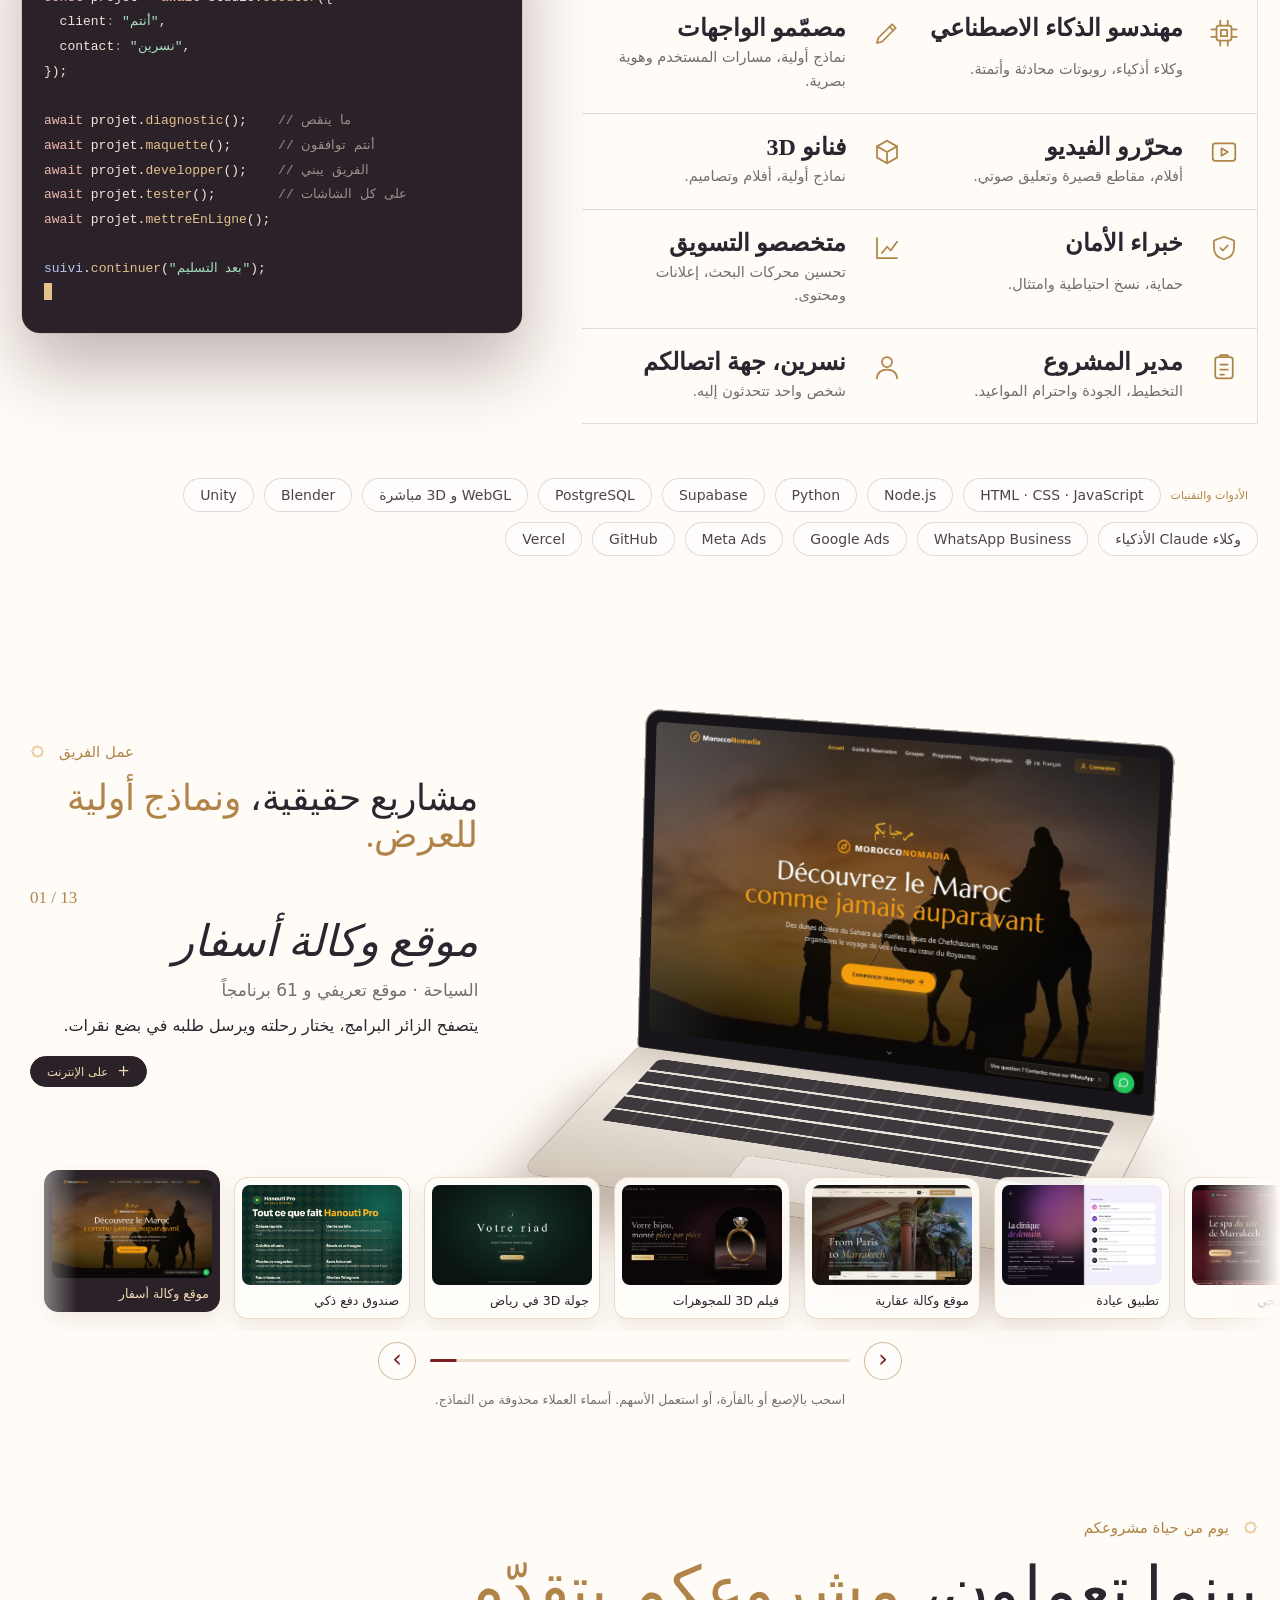
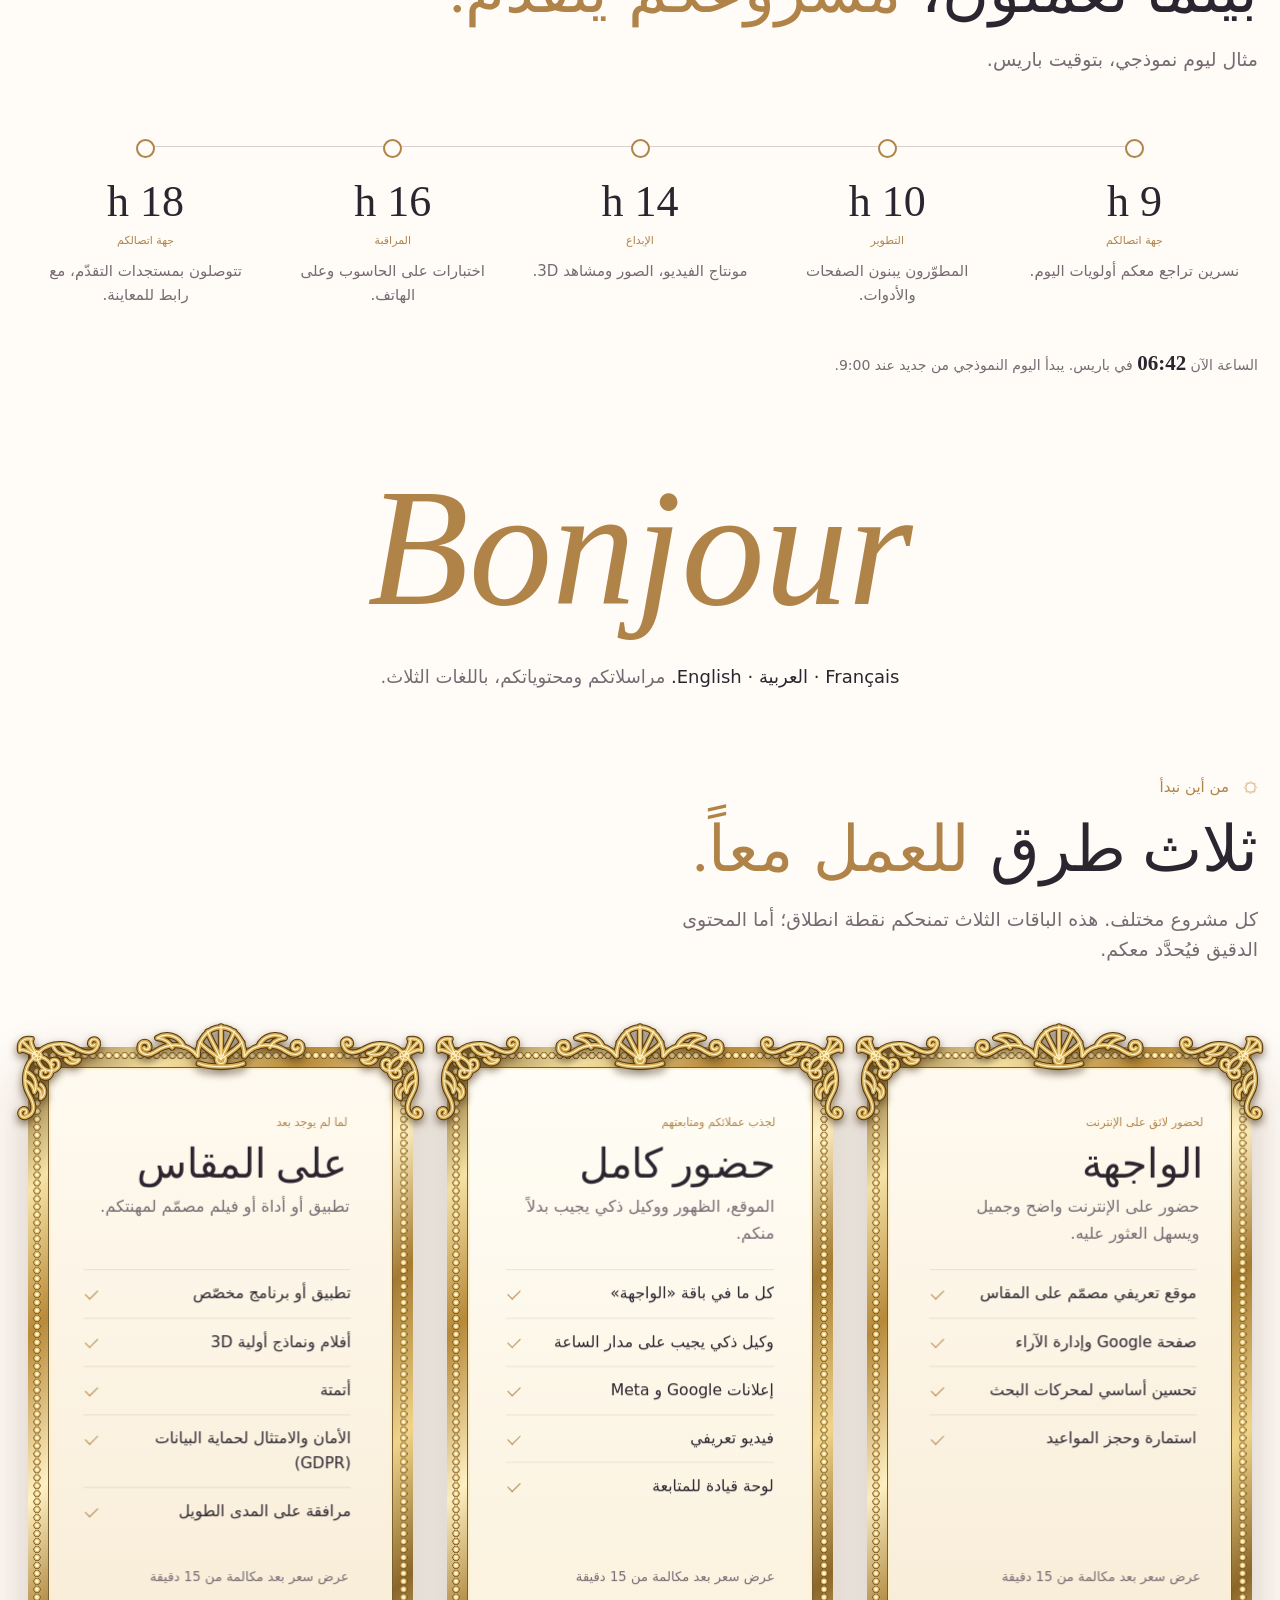
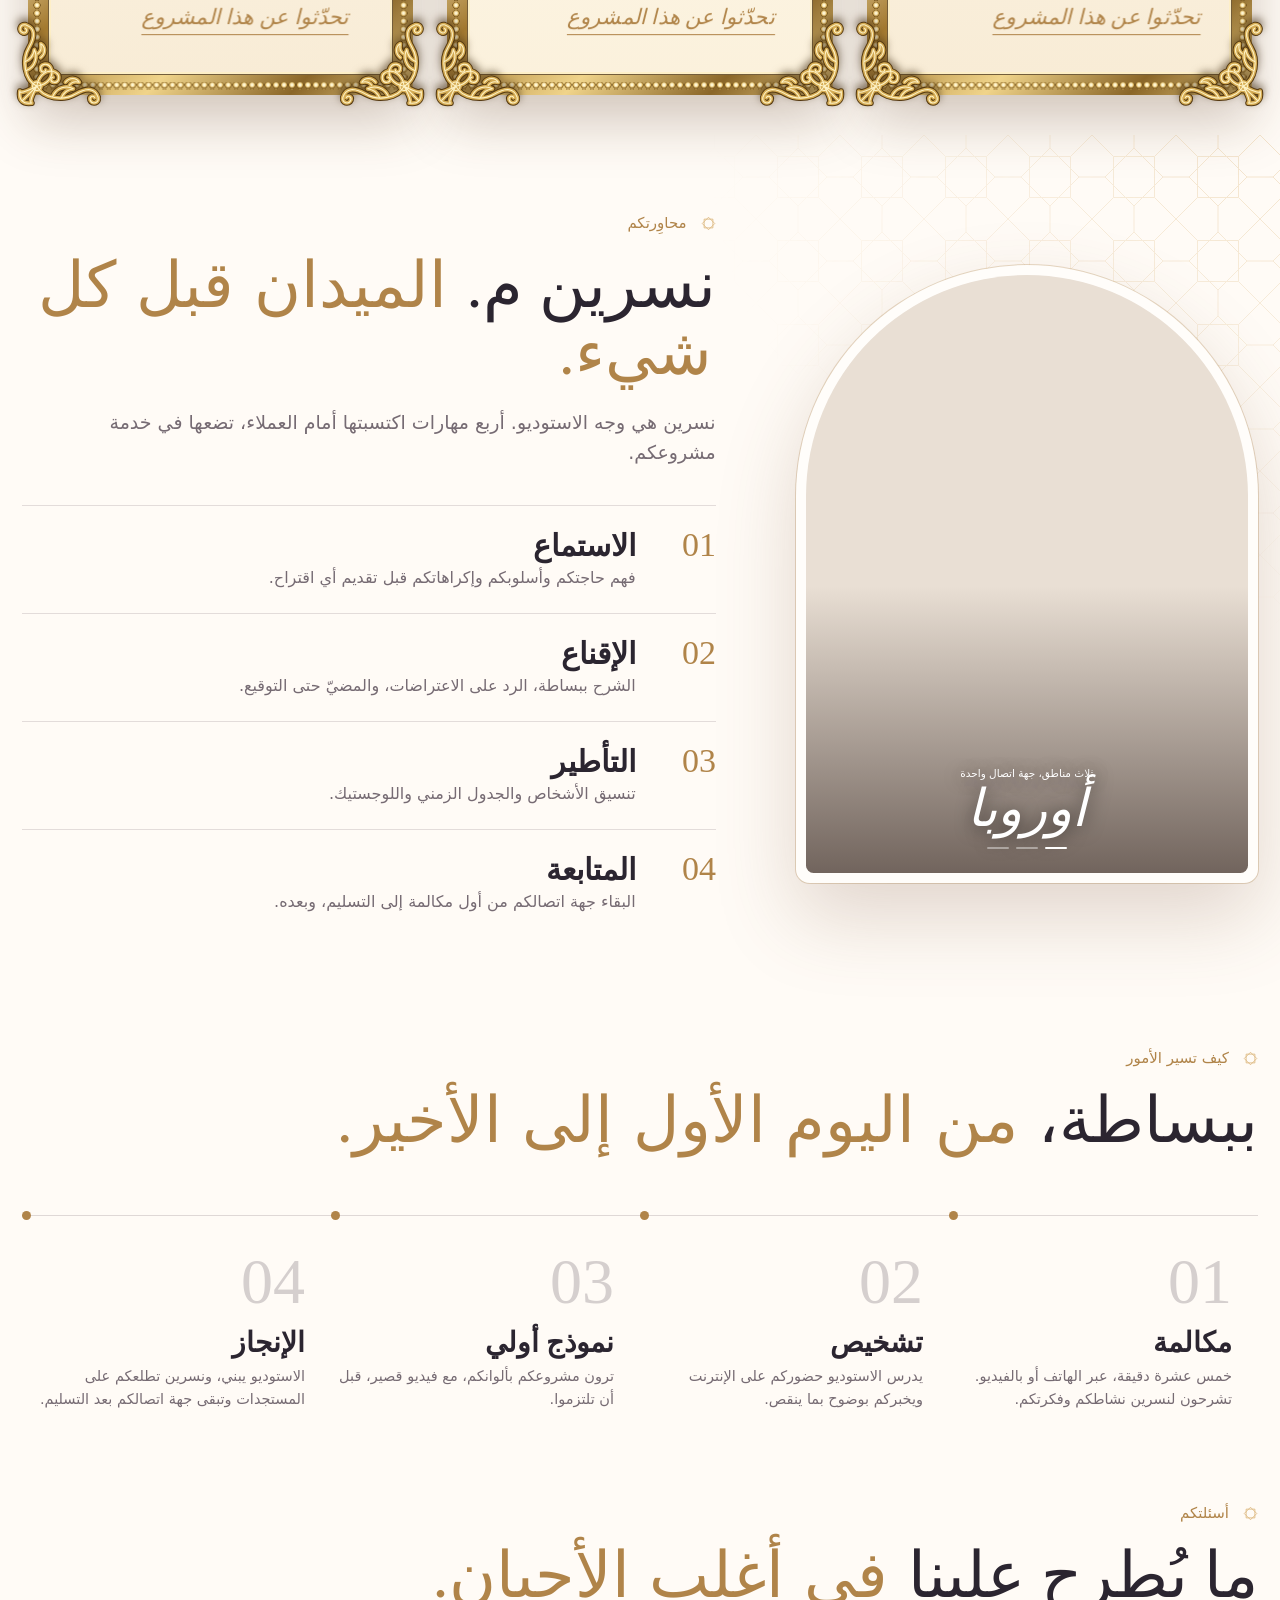
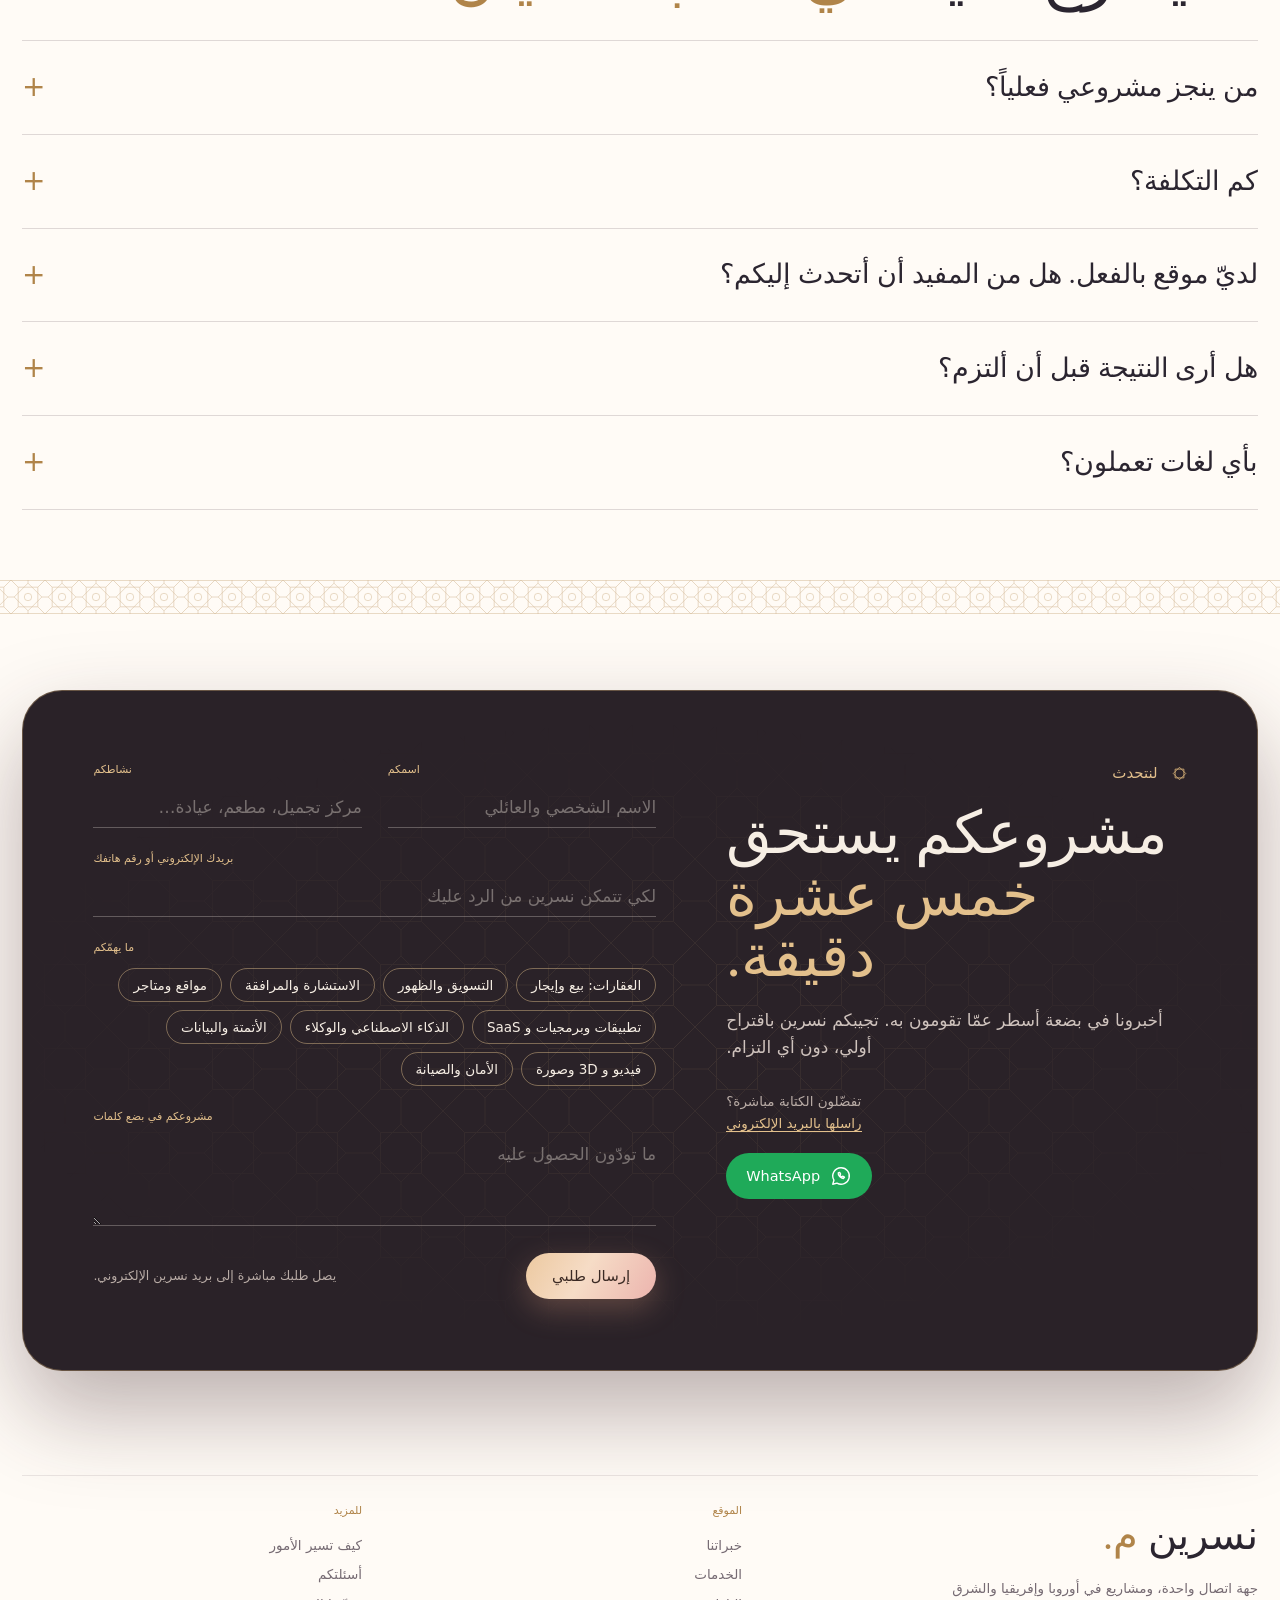
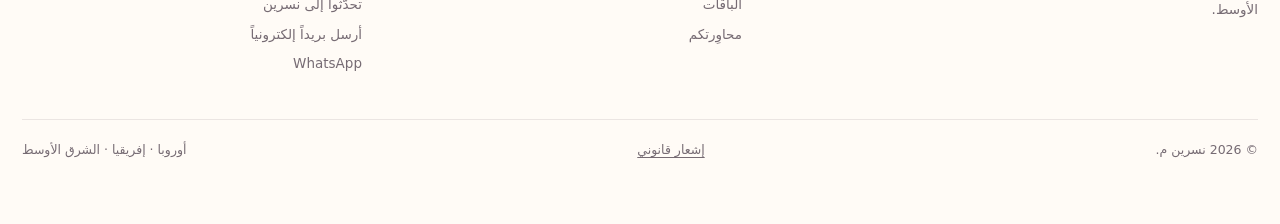
==== commit 38602ad2: "Accueil : le nom Nisrine M. remplace le grand titre Apporteuse d'affaires Co-Authored-By: Claude Fab" ====
--- a/ar/index.html
+++ b/ar/index.html
@@ -97,8 +97,7 @@
       <svg width="0" height="0" style="position:absolute" aria-hidden="true"><defs><g id="o-coin"><path d="M38 38 C52 12 92 8 116 22 S156 34 162 16 C165 4 150 0 146 10 C144 17 152 20 155 15"/><path d="M70 17 C78 36 98 40 112 33 C100 31 92 25 88 15"/><path d="M38 38 C62 42 74 60 66 76 C60 87 44 83 46 72 C47 65 56 65 56 71"/><path d="M96 46 C104 56 118 56 124 46 C116 48 108 46 104 40"/><path d="M38 38 C30 22 24 12 26 4"/><path d="M 38 38 C 12 52 8 92 22 116 S 34 156 16 162 C 4 165 0 150 10 146 C 17 144 20 152 15 155"/><path d="M 17 70 C 36 78 40 98 33 112 C 31 100 25 92 15 88"/><path d="M 38 38 C 42 62 60 74 76 66 C 87 60 83 44 72 46 C 65 47 65 56 71 56"/><path d="M 46 96 C 56 104 56 118 46 124 C 48 116 46 108 40 104"/><path d="M 38 38 C 22 30 12 24 4 26"/><path d="M38 38 L9 9"/><path d="M4 28 C1 10 10 1 28 4"/><circle cx="38" cy="38" r="8.500" class="plein"/></g><g id="o-crete"><path d="M204 66 C226 38 262 42 284 58 C300 69 316 60 313 47 C311 37 296 37 295 47 C294 54 302 56 305 51"/><path d="M230 48 C240 26 264 22 280 32 C266 34 256 40 252 50"/><path d="M160 72 C170 50 180 34 185 20"/><path d="M160 72 C178 60 192 50 200 40"/><path d="M160 12 C184 12 204 34 204 66"/><path d="M 116 66 C 94 38 58 42 36 58 C 20 69 4 60 7 47 C 9 37 24 37 25 47 C 26 54 18 56 15 51"/><path d="M 90 48 C 80 26 56 22 40 32 C 54 34 64 40 68 50"/><path d="M 160 72 C 150 50 140 34 135 20"/><path d="M 160 72 C 142 60 128 50 120 40"/><path d="M 160 12 C 136 12 116 34 116 66"/><path d="M160 72 L160 10"/><path d="M118 80 C140 88 180 88 202 80"/><circle cx="160" cy="72" r="8" class="plein"/></g></defs></svg><svg class="orn oc o1" viewBox="0 0 170 170" aria-hidden="true"><use href="#o-coin" class="a"/><use href="#o-coin" class="b"/><use href="#o-coin" class="c"/></svg><svg class="orn oc o2" viewBox="0 0 170 170" aria-hidden="true"><use href="#o-coin" class="a"/><use href="#o-coin" class="b"/><use href="#o-coin" class="c"/></svg><svg class="orn oc o3" viewBox="0 0 170 170" aria-hidden="true"><use href="#o-coin" class="a"/><use href="#o-coin" class="b"/><use href="#o-coin" class="c"/></svg><svg class="orn oc o4" viewBox="0 0 170 170" aria-hidden="true"><use href="#o-coin" class="a"/><use href="#o-coin" class="b"/><use href="#o-coin" class="c"/></svg><svg class="orn ot" viewBox="0 0 320 92" aria-hidden="true"><use href="#o-crete" class="a"/><use href="#o-crete" class="b"/><use href="#o-crete" class="c"/></svg><svg class="orn ob" viewBox="0 0 320 92" aria-hidden="true"><use href="#o-crete" class="a"/><use href="#o-crete" class="b"/><use href="#o-crete" class="c"/></svg><svg class="orn og" viewBox="0 0 320 92" aria-hidden="true"><use href="#o-crete" class="a"/><use href="#o-crete" class="b"/><use href="#o-crete" class="c"/></svg><svg class="orn od" viewBox="0 0 320 92" aria-hidden="true"><use href="#o-crete" class="a"/><use href="#o-crete" class="b"/><use href="#o-crete" class="c"/></svg><i class="oves"></i>
       
       <div class="passe"><div class="toile titretoile">
-        <div class="tnom">نسرين م.</div>
-        <h1 class="tgrand">وسيطة أعمال</h1>
+        <h1 class="tgrand">نسرين م.</h1>
         <div class="tregions">أوروبا · إفريقيا · الشرق الأوسط</div>
         <div class="tamb"><i></i><span>سفيرة</span><b>Lloyd &amp; Davis</b><span>عقارات فاخرة</span><i></i></div>
         <p class="tcit">«كل فرصة عمل تبدأ دائماً بلقاء.»</p>
